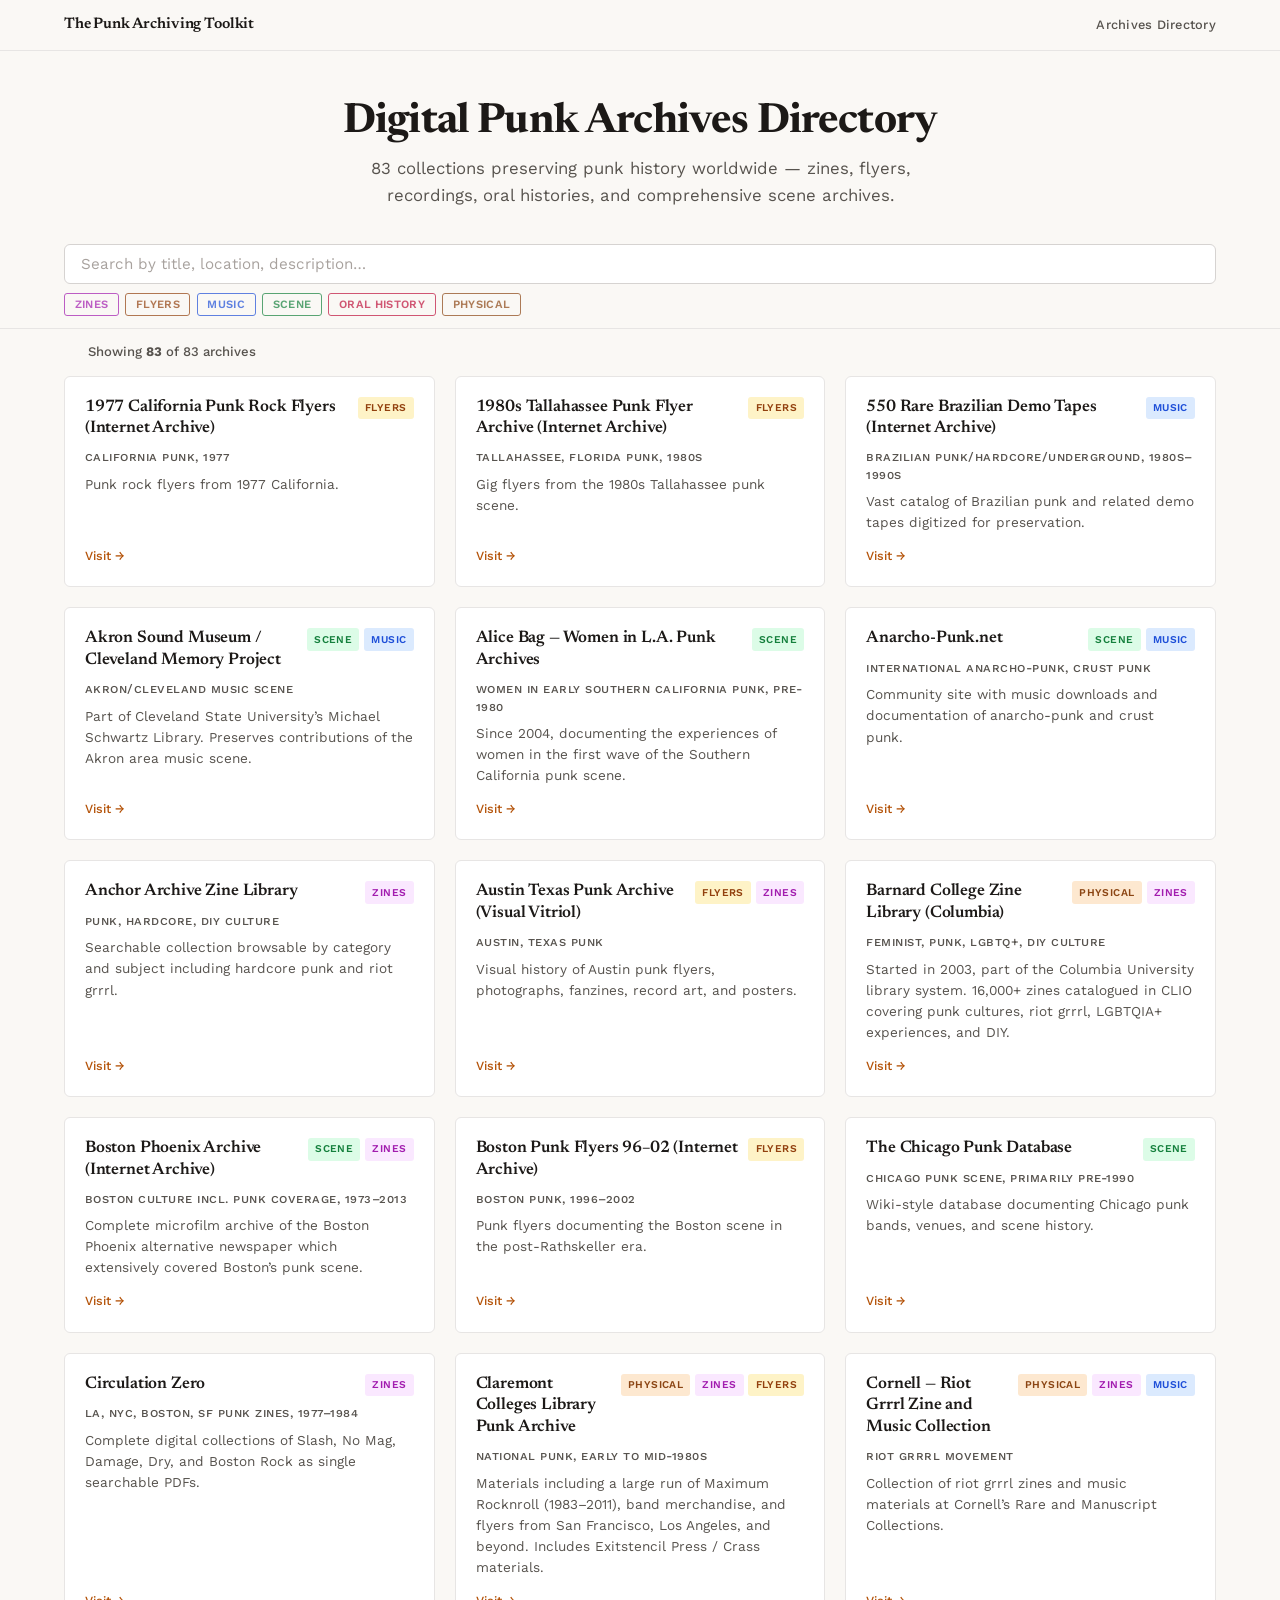
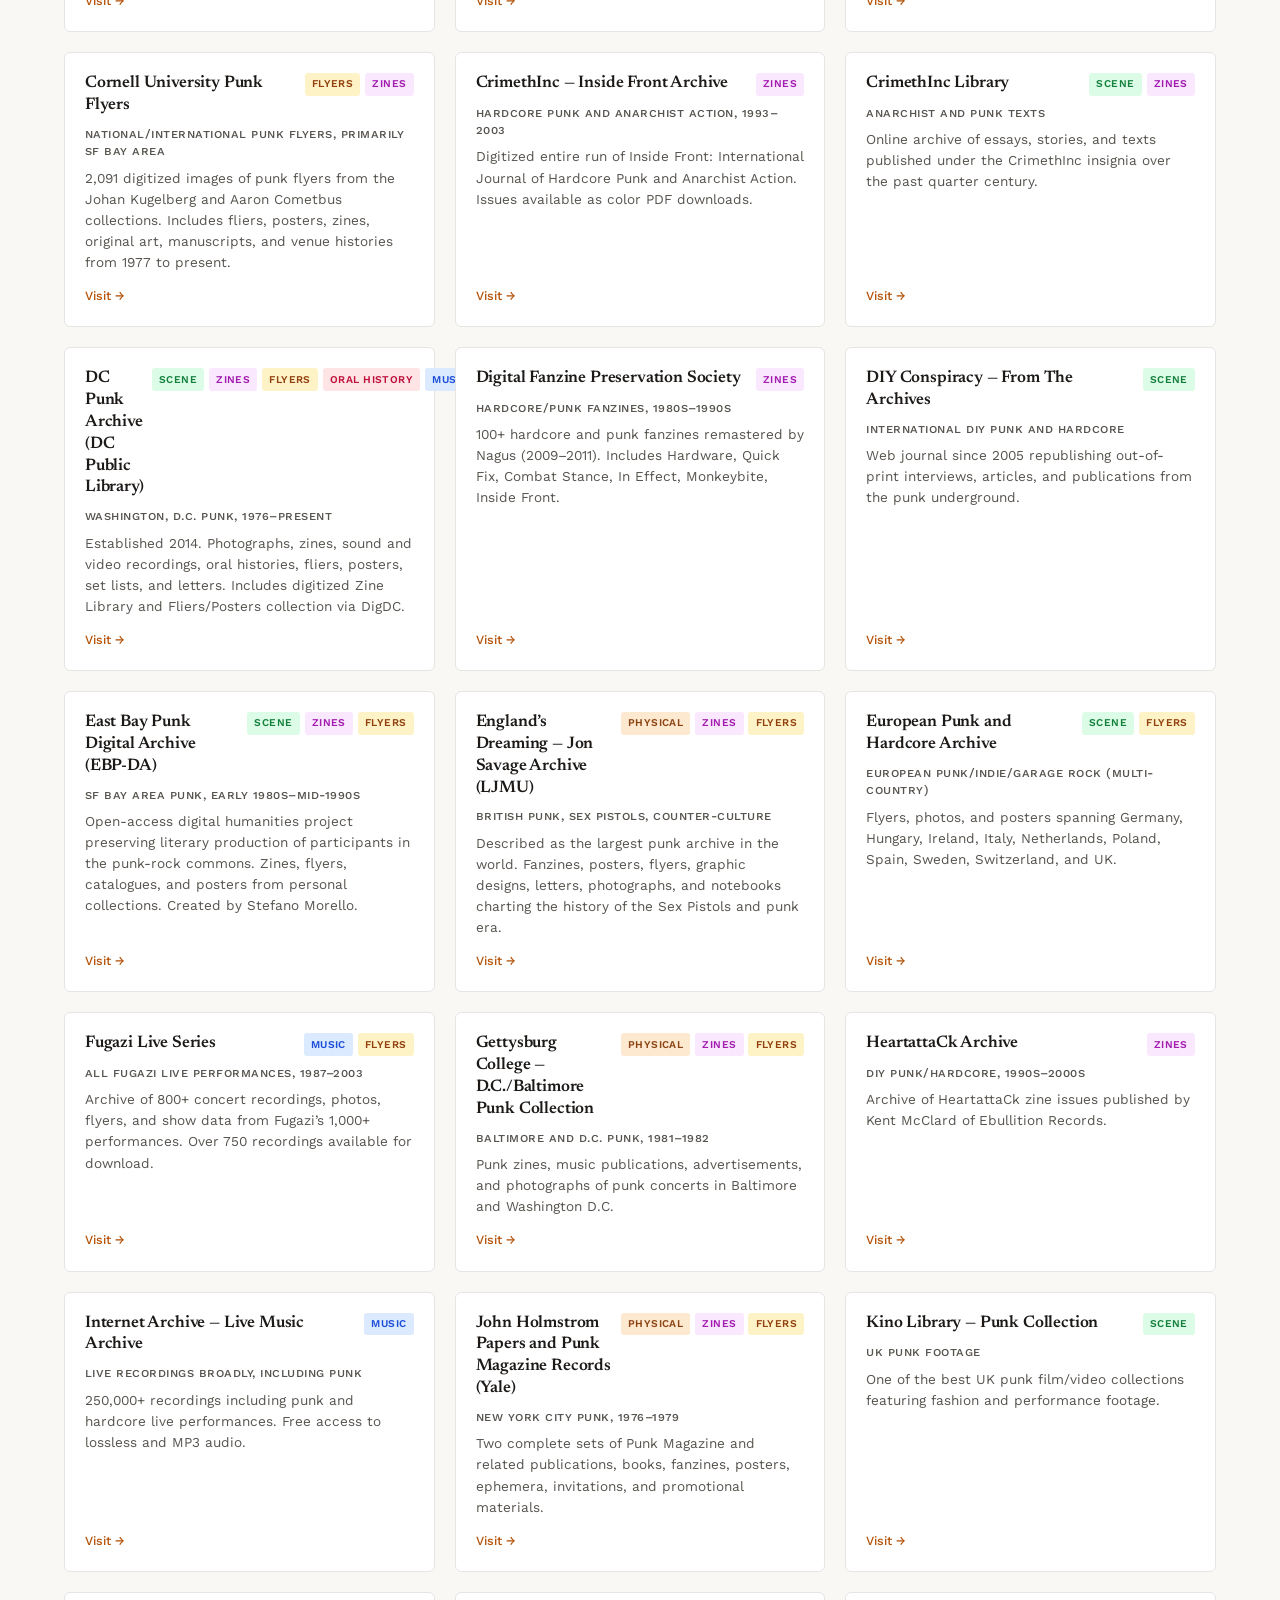
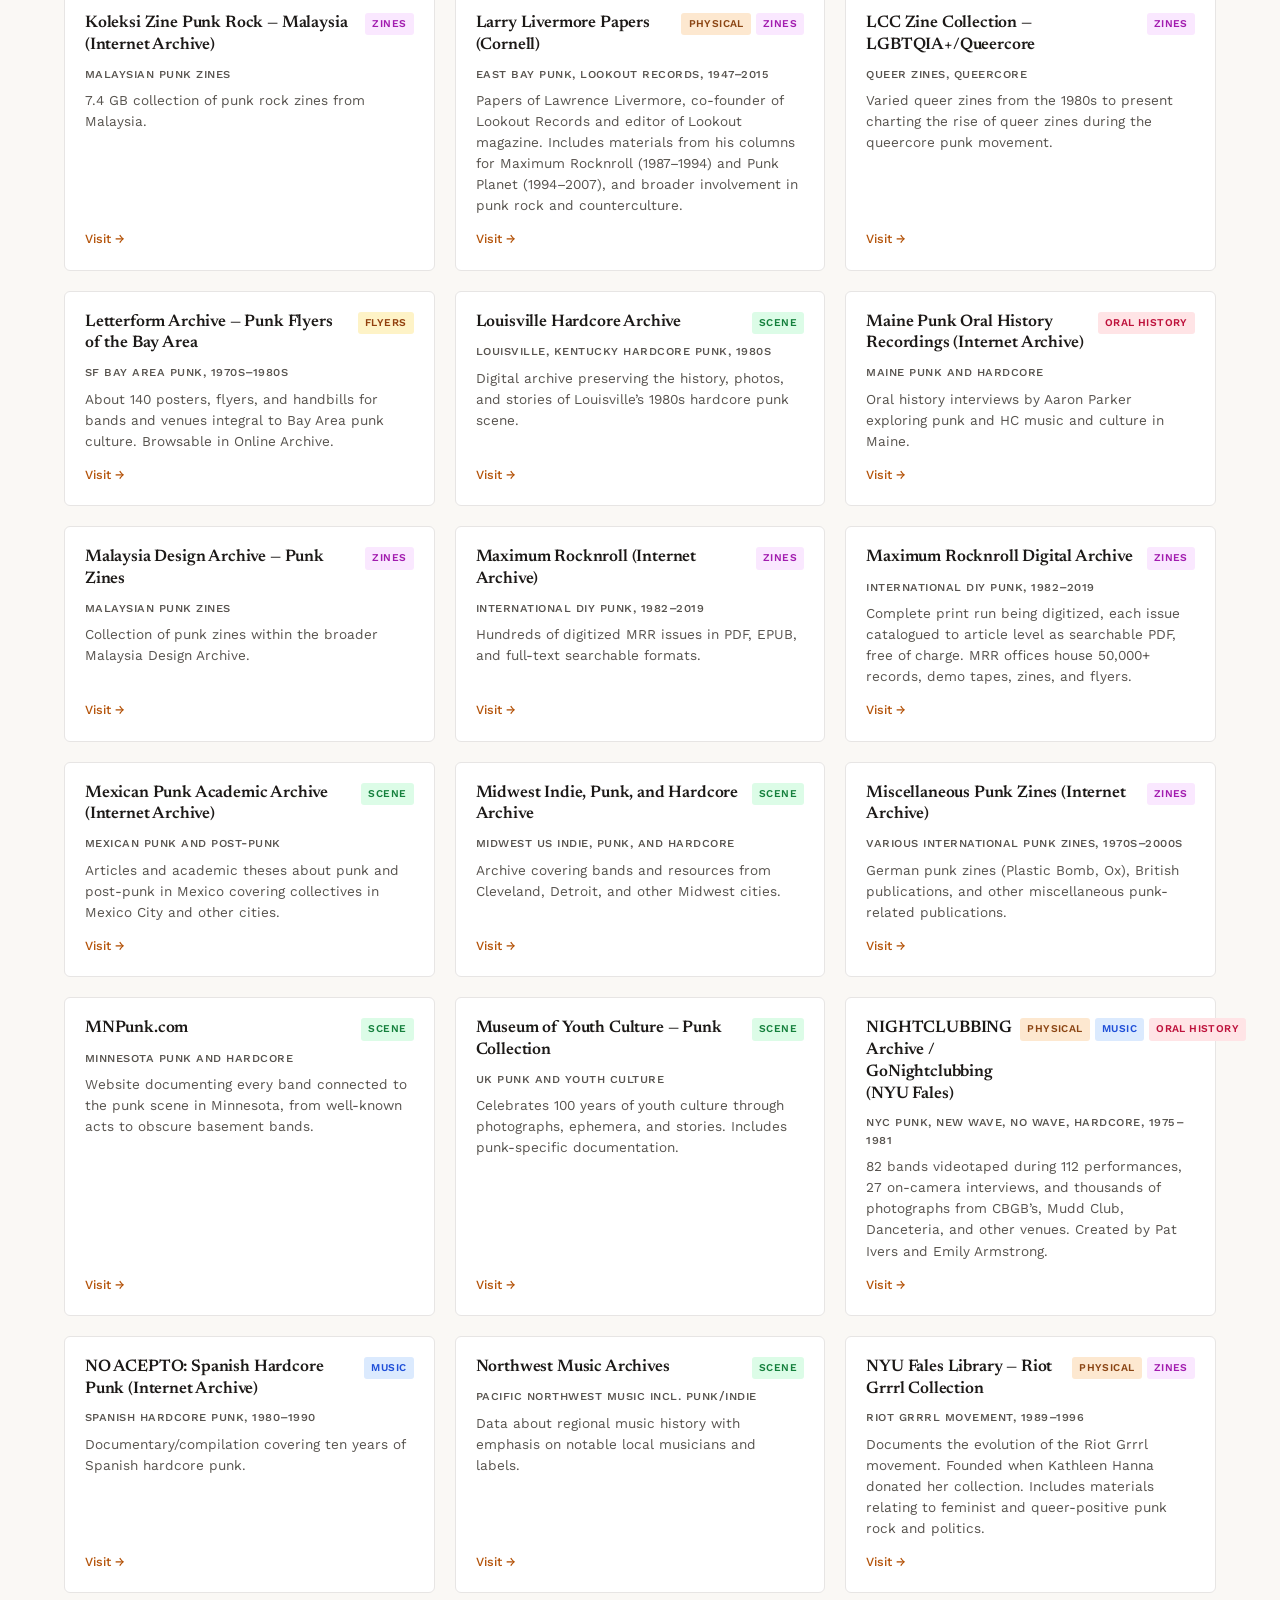
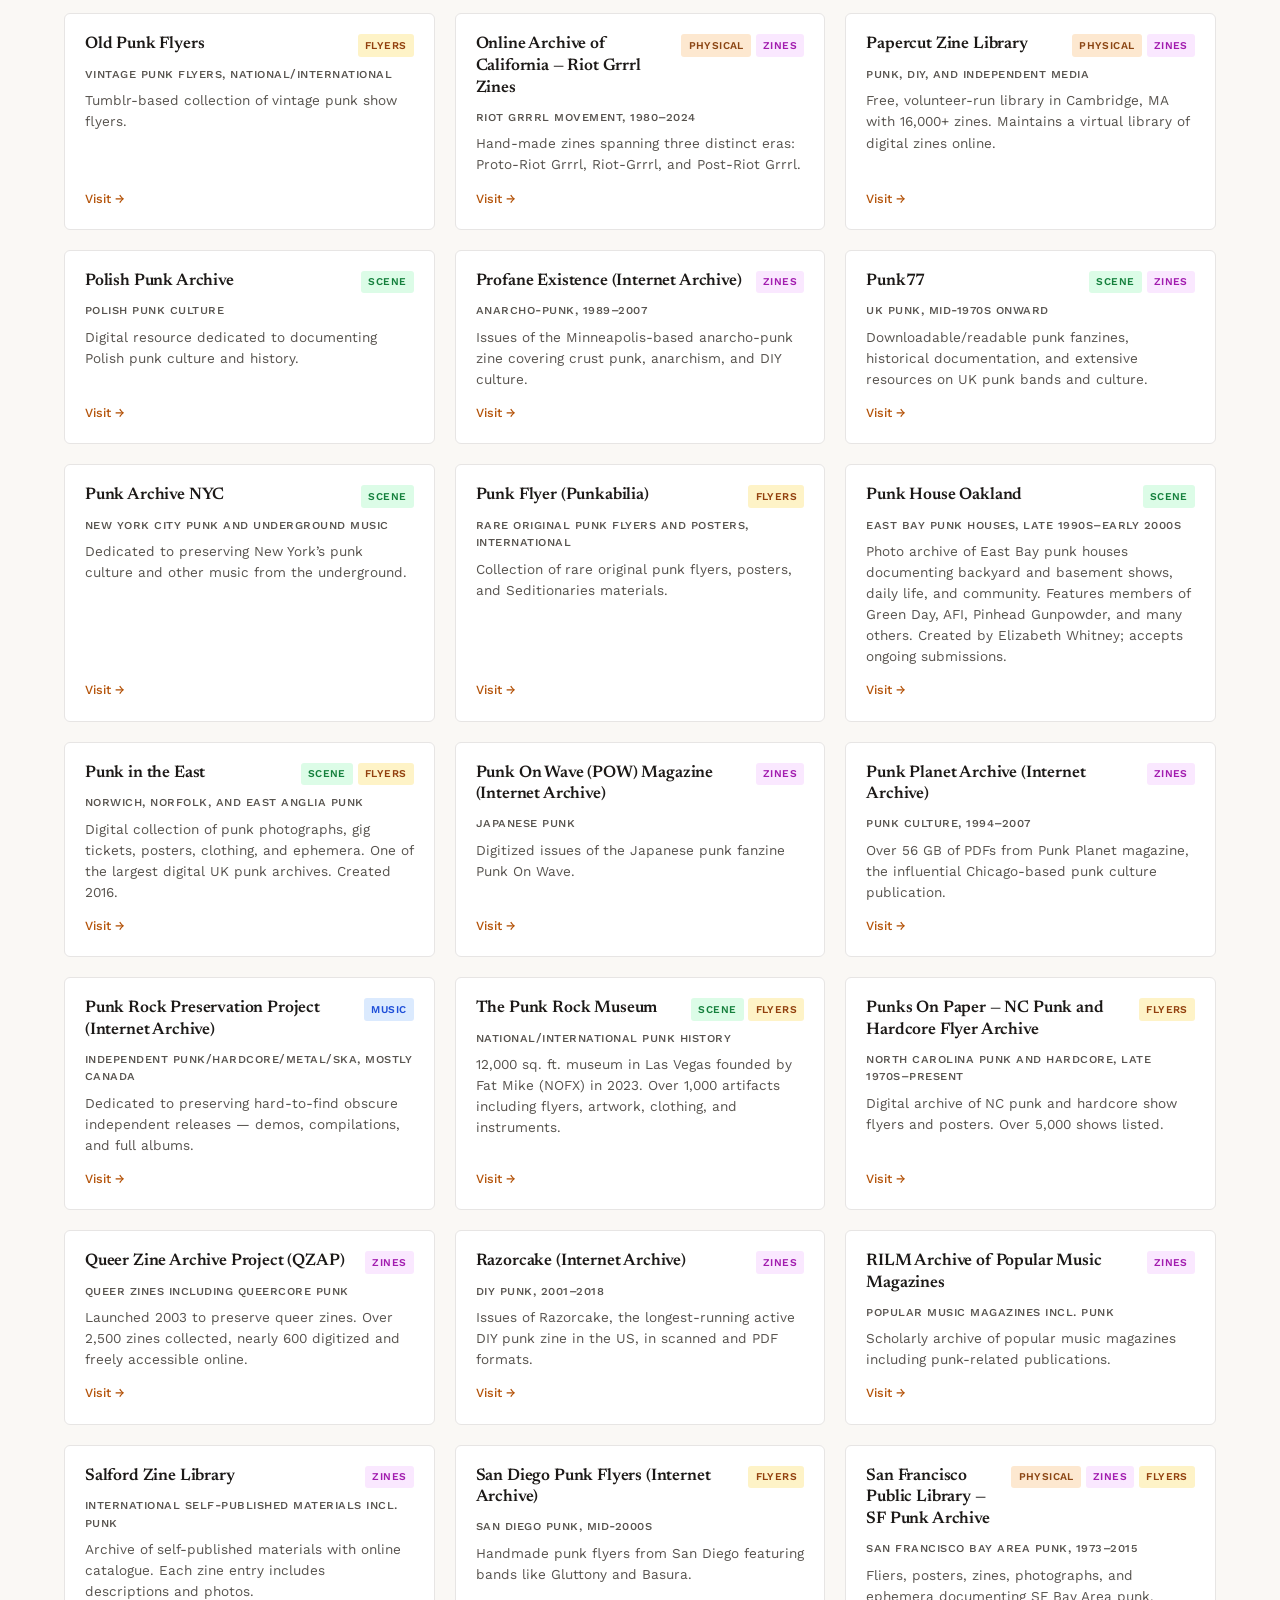
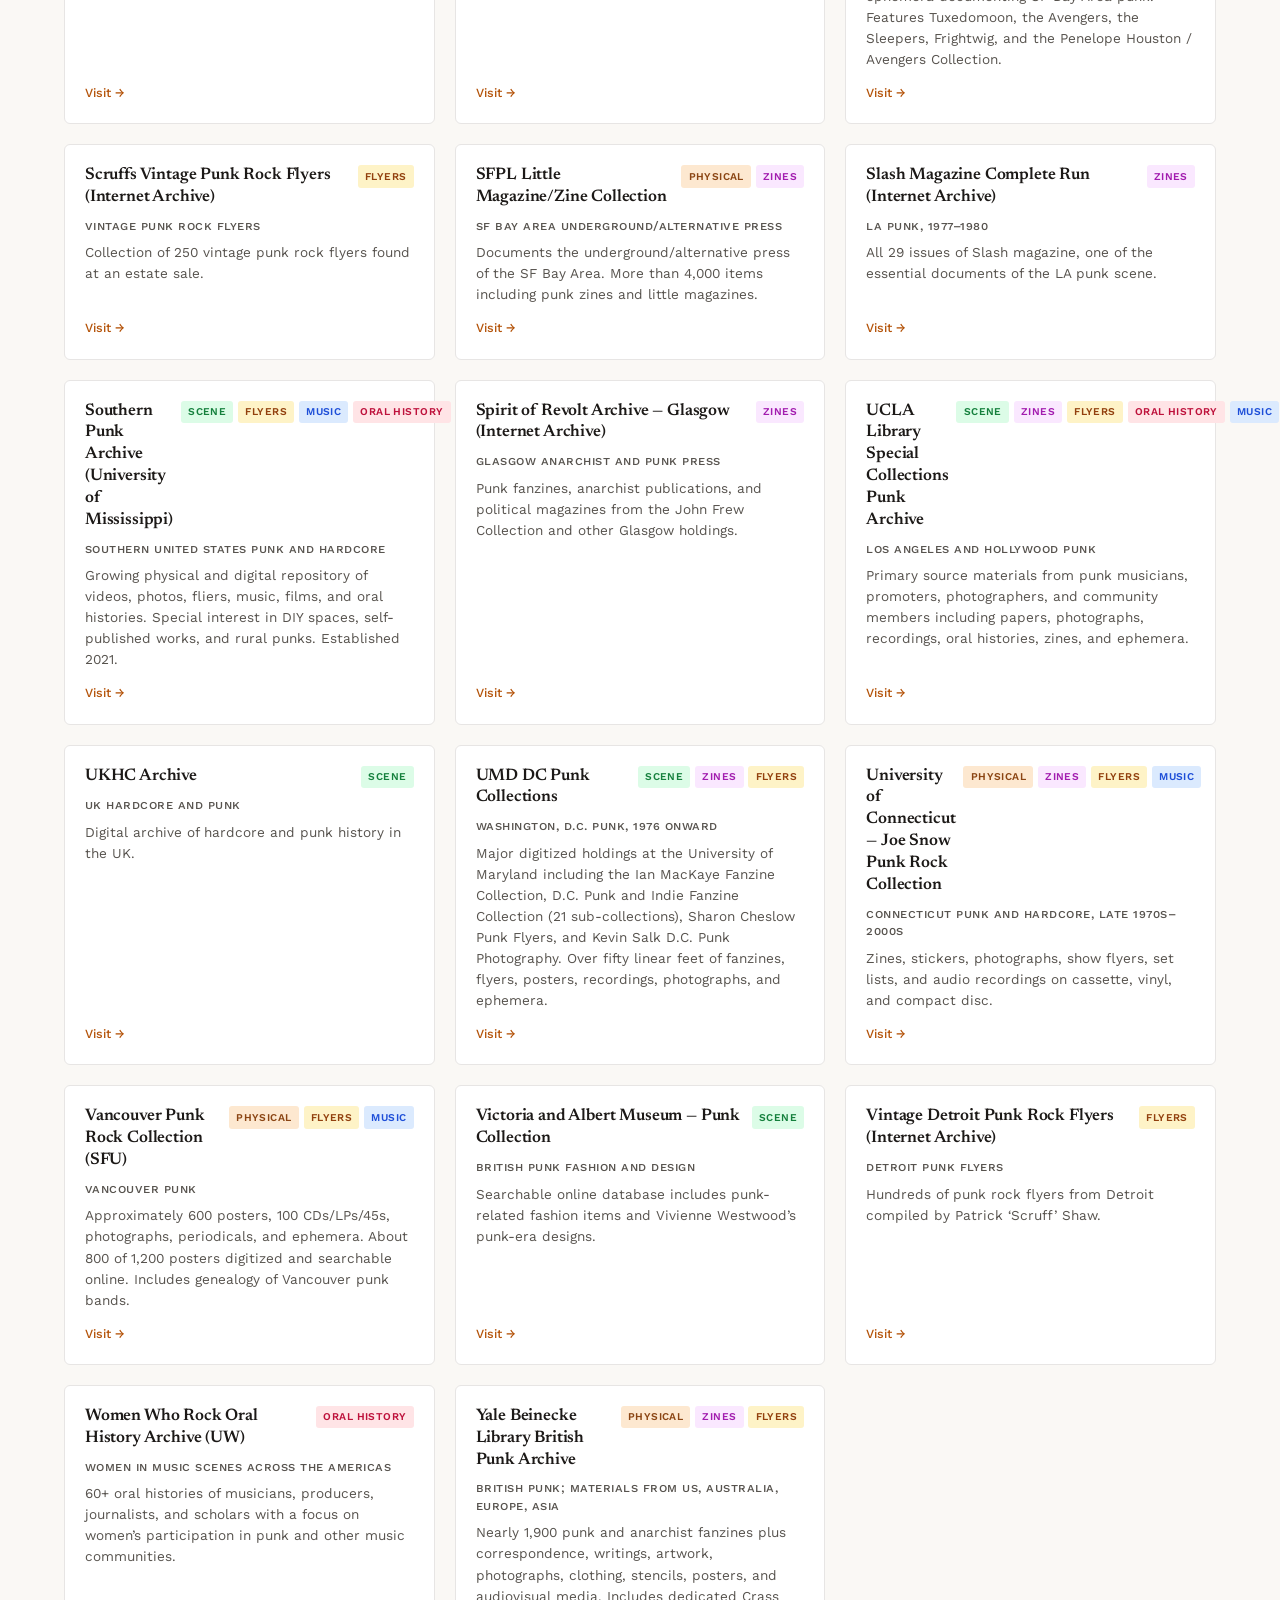
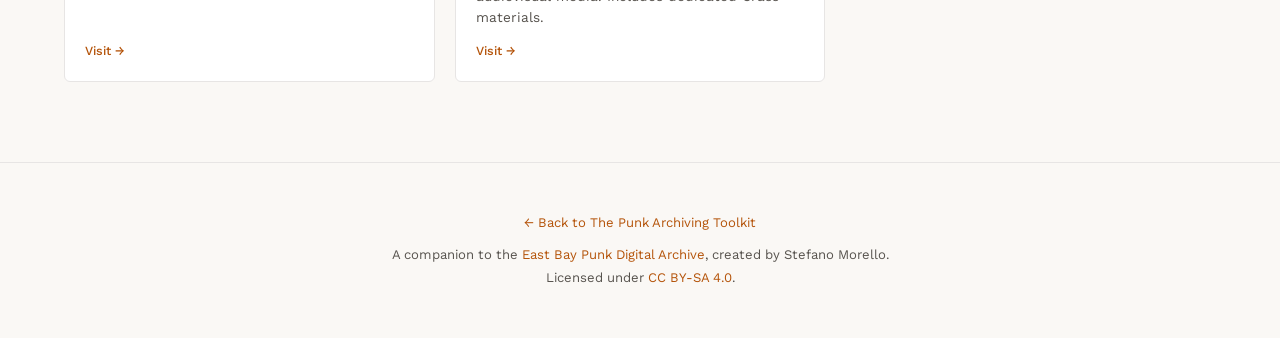
==== archives.html @ 09eeaf38 "Recategorize archives by content type with multi-tag support Replace institutional/independent/etc c" ====
<!DOCTYPE html>
<html lang="en">
<head>
  <meta charset="UTF-8">
  <meta name="viewport" content="width=device-width, initial-scale=1.0">
  <title>Digital Punk Archives Directory — The Punk Archiving Toolkit</title>
  <meta name="description" content="A browsable directory of 83 punk archives — zines, flyers, recordings, oral histories, and comprehensive scene archives.">
  <meta property="og:title" content="Digital Punk Archives Directory">
  <meta property="og:description" content="A browsable directory of 83 punk archives — zines, flyers, recordings, oral histories, and comprehensive scene archives.">
  <meta property="og:type" content="website">
  <meta property="og:url" content="https://eastbaypunkda.com/toolkit/archives.html">
  <meta name="twitter:card" content="summary">
  <link rel="icon" href="data:image/svg+xml,<svg xmlns='http://www.w3.org/2000/svg' viewBox='0 0 100 100'><text y='.9em' font-size='90'>📁</text></svg>">
  <link rel="preconnect" href="https://fonts.googleapis.com">
  <link rel="preconnect" href="https://fonts.gstatic.com" crossorigin>
  <link href="https://fonts.googleapis.com/css2?family=Newsreader:ital,opsz,wght@0,6..72,400;0,6..72,500;0,6..72,600;0,6..72,700;1,6..72,400;1,6..72,500&family=Work+Sans:wght@400;500;600;700&display=swap" rel="stylesheet">
  <style>
    *, *::before, *::after {
      margin: 0;
      padding: 0;
      box-sizing: border-box;
    }

    :root {
      --bg: #faf8f5;
      --bg-alt: #f3eeea;
      --text: #1c1917;
      --text-secondary: #57534e;
      --accent: #b45309;
      --accent-hover: #92400e;
      --border: #d6d3d1;
      --border-light: #e7e5e4;

      --tag-template: #92400e;
      --tag-template-bg: #fef3c7;
      --tag-tutorial: #1d4ed8;
      --tag-tutorial-bg: #dbeafe;
      --tag-guide: #15803d;
      --tag-guide-bg: #dcfce7;
      --tag-toolkit: #7c3aed;
      --tag-toolkit-bg: #ede9fe;
      --tag-schema: #0f766e;
      --tag-schema-bg: #ccfbf1;
      --tag-interview: #be123c;
      --tag-interview-bg: #ffe4e6;
      --tag-code: #334155;
      --tag-code-bg: #e2e8f0;
      --tag-zine: #a21caf;
      --tag-zine-bg: #fae8ff;
      --tag-tool: #0369a1;
      --tag-tool-bg: #e0f2fe;
      --tag-archive: #8b4513;
      --tag-archive-bg: #fde8d0;

      --font-display: 'Newsreader', Georgia, serif;
      --font-body: 'Work Sans', system-ui, sans-serif;

      --max-w: 44rem;
      --grid-max: 72rem;
      --card-gap: 1.25rem;

      --space-xs: 0.5rem;
      --space-sm: 0.75rem;
      --space-md: 1.5rem;
      --space-lg: 3rem;
      --space-xl: 5rem;
    }

    html {
      scroll-behavior: smooth;
      -webkit-font-smoothing: antialiased;
      -moz-osx-font-smoothing: grayscale;
    }

    body {
      font-family: var(--font-body);
      font-size: 1rem;
      line-height: 1.7;
      color: var(--text);
      background-color: var(--bg);
    }

    /* ---- SKIP LINK ---- */

    .skip-link {
      position: absolute;
      top: -100%;
      left: var(--space-md);
      background: var(--accent);
      color: #fff;
      padding: 0.5rem 1rem;
      border-radius: 0 0 6px 6px;
      font-size: 0.85rem;
      font-weight: 600;
      z-index: 999;
      text-decoration: none;
    }

    .skip-link:focus {
      top: 0;
    }

    /* ---- NAV ---- */

    nav {
      position: sticky;
      top: 0;
      z-index: 100;
      border-bottom: 1px solid var(--border-light);
      padding: var(--space-sm) var(--space-md);
      backdrop-filter: blur(8px);
      background: rgba(250, 248, 245, 0.92);
    }

    nav .nav-inner {
      max-width: var(--grid-max);
      margin: 0 auto;
      display: flex;
      align-items: center;
      justify-content: space-between;
      gap: 1rem;
    }

    nav .nav-title {
      font-family: var(--font-display);
      font-weight: 600;
      font-size: 0.95rem;
      white-space: nowrap;
      color: var(--text);
      text-decoration: none;
      letter-spacing: -0.01em;
    }

    nav .nav-title:hover {
      color: var(--accent);
    }

    nav .page-label {
      font-size: 0.8rem;
      font-weight: 500;
      color: var(--text-secondary);
      letter-spacing: 0.02em;
    }

    /* ---- HERO ---- */

    .hero {
      padding: var(--space-lg) var(--space-md) var(--space-md);
      text-align: center;
    }

    .hero h1 {
      font-family: var(--font-display);
      font-size: clamp(1.8rem, 4vw, 2.6rem);
      font-weight: 700;
      line-height: 1.15;
      letter-spacing: -0.02em;
      color: var(--text);
      margin-bottom: 0.5rem;
    }

    .hero .subtitle {
      font-size: 1.05rem;
      color: var(--text-secondary);
      max-width: 36rem;
      margin: 0 auto;
      line-height: 1.6;
    }

    /* ---- SEARCH BAR ---- */

    .search-bar {
      position: sticky;
      top: 49px;
      z-index: 90;
      background: rgba(250, 248, 245, 0.92);
      backdrop-filter: blur(8px);
      border-bottom: 1px solid var(--border-light);
      padding: var(--space-sm) var(--space-md);
    }

    .search-inner {
      max-width: var(--grid-max);
      margin: 0 auto;
      display: flex;
      flex-direction: column;
      gap: 0.6rem;
    }

    .search-input {
      width: 100%;
      padding: 0.6rem 1rem;
      font-family: var(--font-body);
      font-size: 0.95rem;
      color: var(--text);
      background: #fff;
      border: 1.5px solid var(--border);
      border-radius: 6px;
      outline: none;
      transition: border-color 0.2s, box-shadow 0.2s;
    }

    .search-input::placeholder {
      color: #a8a29e;
    }

    .search-input:focus {
      border-color: var(--accent);
      box-shadow: 0 0 0 3px rgba(180, 83, 9, 0.1);
    }

    .filter-tags {
      display: flex;
      flex-wrap: wrap;
      gap: 0.4rem;
    }

    .filter-btn {
      font-family: var(--font-body);
      font-size: 0.7rem;
      font-weight: 600;
      letter-spacing: 0.03em;
      text-transform: uppercase;
      padding: 0.25rem 0.6rem;
      border-radius: 3px;
      border: 1.5px solid transparent;
      cursor: pointer;
      transition: all 0.15s;
      background: transparent;
    }

    .filter-btn[data-active="false"] {
      opacity: 0.7;
    }

    .filter-btn[data-active="false"]:hover {
      opacity: 1;
    }

    .filter-btn[data-active="true"] {
      opacity: 1;
      box-shadow: 0 1px 3px rgba(0,0,0,0.12);
    }

    /* Filter button colors */
    .filter-btn[data-cat="zines"]        { color: var(--tag-zine); border-color: var(--tag-zine); }
    .filter-btn[data-cat="zines"][data-active="true"] { background: var(--tag-zine-bg); }
    .filter-btn[data-cat="flyers"]       { color: var(--tag-template); border-color: var(--tag-template); }
    .filter-btn[data-cat="flyers"][data-active="true"] { background: var(--tag-template-bg); }
    .filter-btn[data-cat="music"]        { color: var(--tag-tutorial); border-color: var(--tag-tutorial); }
    .filter-btn[data-cat="music"][data-active="true"] { background: var(--tag-tutorial-bg); }
    .filter-btn[data-cat="scene"]        { color: var(--tag-guide); border-color: var(--tag-guide); }
    .filter-btn[data-cat="scene"][data-active="true"] { background: var(--tag-guide-bg); }
    .filter-btn[data-cat="oral-history"] { color: var(--tag-interview); border-color: var(--tag-interview); }
    .filter-btn[data-cat="oral-history"][data-active="true"] { background: var(--tag-interview-bg); }
    .filter-btn[data-cat="physical"]     { color: var(--tag-archive); border-color: var(--tag-archive); }
    .filter-btn[data-cat="physical"][data-active="true"] { background: var(--tag-archive-bg); }

    /* ---- RESULTS ---- */

    .results-bar {
      max-width: var(--grid-max);
      margin: 0 auto;
      padding: var(--space-sm) var(--space-md) 0;
    }

    .results-count {
      font-size: 0.82rem;
      color: var(--text-secondary);
      font-weight: 500;
    }

    /* ---- CARD GRID ---- */

    main {
      padding: 0 var(--space-md) var(--space-xl);
    }

    .card-grid {
      max-width: var(--grid-max);
      margin: var(--space-sm) auto 0;
      display: grid;
      grid-template-columns: repeat(3, 1fr);
      gap: var(--card-gap);
    }

    @media (max-width: 960px) {
      .card-grid { grid-template-columns: repeat(2, 1fr); }
    }

    @media (max-width: 600px) {
      .card-grid { grid-template-columns: 1fr; }
    }

    /* ---- CARD ---- */

    .card {
      background: #fff;
      border: 1px solid var(--border-light);
      border-radius: 6px;
      padding: 1.25rem;
      display: flex;
      flex-direction: column;
      gap: 0.5rem;
      transition: box-shadow 0.2s, transform 0.2s;
    }

    .card:hover {
      box-shadow: 0 4px 16px rgba(0,0,0,0.07);
      transform: translateY(-2px);
    }

    .card-header {
      display: flex;
      align-items: flex-start;
      justify-content: space-between;
      gap: 0.5rem;
    }

    .card-tags {
      display: flex;
      flex-wrap: wrap;
      gap: 0.3rem;
      flex-shrink: 0;
    }

    .card-title {
      font-family: var(--font-display);
      font-size: 1.05rem;
      font-weight: 600;
      line-height: 1.3;
      letter-spacing: -0.01em;
    }

    .card-title a {
      color: var(--text);
      text-decoration: none;
      transition: color 0.15s;
    }

    .card-title a:hover {
      color: var(--accent);
    }

    .card-scope {
      font-size: 0.78rem;
      font-weight: 500;
      color: var(--text-secondary);
      font-variant: small-caps;
      text-transform: lowercase;
      letter-spacing: 0.04em;
      line-height: 1.4;
    }

    .card-desc {
      font-size: 0.85rem;
      color: var(--text-secondary);
      line-height: 1.55;
      flex-grow: 1;
    }

    .card-footer {
      display: flex;
      align-items: center;
      justify-content: space-between;
      margin-top: 0.25rem;
    }

    /* ---- TAGS ---- */

    .tag {
      display: inline-block;
      font-size: 0.65rem;
      font-weight: 600;
      letter-spacing: 0.04em;
      text-transform: uppercase;
      padding: 0.15rem 0.45rem;
      border-radius: 3px;
      white-space: nowrap;
      flex-shrink: 0;
    }

    .tag-guide       { color: var(--tag-guide); background: var(--tag-guide-bg); }
    .tag-template    { color: var(--tag-template); background: var(--tag-template-bg); }
    .tag-toolkit     { color: var(--tag-toolkit); background: var(--tag-toolkit-bg); }
    .tag-zine        { color: var(--tag-zine); background: var(--tag-zine-bg); }
    .tag-code        { color: var(--tag-code); background: var(--tag-code-bg); }
    .tag-tutorial    { color: var(--tag-tutorial); background: var(--tag-tutorial-bg); }
    .tag-interview   { color: var(--tag-interview); background: var(--tag-interview-bg); }
    .tag-schema      { color: var(--tag-schema); background: var(--tag-schema-bg); }
    .tag-tool        { color: var(--tag-tool); background: var(--tag-tool-bg); }
    .tag-archive     { color: var(--tag-archive); background: var(--tag-archive-bg); }

    .card-visit {
      font-size: 0.78rem;
      font-weight: 500;
      color: var(--accent);
      text-decoration: none;
      transition: color 0.15s;
    }

    .card-visit:hover {
      color: var(--accent-hover);
      text-decoration: underline;
    }

    /* ---- EMPTY STATE ---- */

    .empty-state {
      text-align: center;
      padding: var(--space-lg) var(--space-md);
      color: var(--text-secondary);
      font-size: 1rem;
      max-width: var(--grid-max);
      margin: 0 auto;
    }

    /* ---- FOOTER ---- */

    footer {
      border-top: 1px solid var(--border-light);
      padding: var(--space-lg) var(--space-md);
      text-align: center;
      font-size: 0.82rem;
      color: var(--text-secondary);
      line-height: 1.8;
    }

    footer a {
      color: var(--accent);
      text-decoration: none;
    }

    footer a:hover {
      text-decoration: underline;
    }

    /* ---- FOCUS STATES ---- */

    a:focus-visible,
    .search-input:focus-visible,
    .filter-btn:focus-visible {
      outline: 2px solid var(--accent);
      outline-offset: 2px;
    }

    /* ---- PRINT ---- */

    @media print {
      nav, .search-bar, .filter-tags { display: none; }
      .card { break-inside: avoid; box-shadow: none; border: 1px solid #ccc; }
      .card-title a::after { content: " (" attr(href) ")"; font-size: 0.75rem; font-family: var(--font-body); font-weight: 400; }
      .tag { border: 1px solid currentColor; }
    }
  </style>
</head>
<body>

<a href="#directory" class="skip-link">Skip to directory</a>

<!-- NAV -->
<nav>
  <div class="nav-inner">
    <a href="index.html" class="nav-title">The Punk Archiving Toolkit</a>
    <span class="page-label">Archives Directory</span>
  </div>
</nav>

<!-- HERO -->
<header class="hero">
  <h1>Digital Punk Archives Directory</h1>
  <p class="subtitle">83 collections preserving punk history worldwide &mdash; zines, flyers, recordings, oral histories, and comprehensive scene archives.</p>
</header>

<!-- SEARCH / FILTER BAR -->
<div class="search-bar">
  <div class="search-inner">
    <input type="text" class="search-input" id="search" placeholder="Search by title, location, description&hellip;" aria-label="Search archives">
    <div class="filter-tags" role="group" aria-label="Filter by type">
      <button class="filter-btn" data-cat="zines" data-active="false">Zines</button>
      <button class="filter-btn" data-cat="flyers" data-active="false">Flyers</button>
      <button class="filter-btn" data-cat="music" data-active="false">Music</button>
      <button class="filter-btn" data-cat="scene" data-active="false">Scene</button>
      <button class="filter-btn" data-cat="oral-history" data-active="false">Oral History</button>
      <button class="filter-btn" data-cat="physical" data-active="false">Physical</button>
    </div>
  </div>
</div>

<!-- RESULTS -->
<main id="directory">
  <div class="results-bar">
    <p class="results-count">Showing <strong id="count">83</strong> of 83 archives</p>
  </div>
  <div class="card-grid" id="grid"></div>
  <p class="empty-state" id="empty" hidden>No archives match your search. Try a different term or clear your filters.</p>
</main>

<!-- FOOTER -->
<footer>
  <p><a href="index.html">&larr; Back to The Punk Archiving Toolkit</a></p>
  <p style="margin-top:0.5rem;">A companion to the <a href="https://eastbaypunkda.com" target="_blank" rel="noopener">East Bay Punk Digital Archive</a>, created by Stefano Morello.</p>
  <p>Licensed under <a href="https://creativecommons.org/licenses/by-sa/4.0/" target="_blank" rel="noopener">CC BY-SA 4.0</a>.</p>
</footer>

<script>
/* ---- DATA (sorted alphabetically) ---- */
var ARCHIVES = [
  {title:"1977 California Punk Rock Flyers (Internet Archive)",url:"https://archive.org/details/1977CaliforniaPunkRockFlyers",scope:"California punk, 1977",description:"Punk rock flyers from 1977 California.",cats:["flyers"]},
  {title:"1980s Tallahassee Punk Flyer Archive (Internet Archive)",url:"https://archive.org/details/1980s-tallahassee-punk-flyer-archive",scope:"Tallahassee, Florida punk, 1980s",description:"Gig flyers from the 1980s Tallahassee punk scene.",cats:["flyers"]},
  {title:"550 Rare Brazilian Demo Tapes (Internet Archive)",url:"https://archive.org/details/550-rare-brazilian-demo-tapes-full-archive",scope:"Brazilian punk/hardcore/underground, 1980s\u20131990s",description:"Vast catalog of Brazilian punk and related demo tapes digitized for preservation.",cats:["music"]},
  {title:"Akron Sound Museum / Cleveland Memory Project",url:"http://www.clevelandmemory.org/aks/index.html",scope:"Akron/Cleveland music scene",description:"Part of Cleveland State University\u2019s Michael Schwartz Library. Preserves contributions of the Akron area music scene.",cats:["scene","music"]},
  {title:"Alice Bag \u2014 Women in L.A. Punk Archives",url:"https://alicebag.com/women-in-la-punk",scope:"Women in early Southern California punk, pre-1980",description:"Since 2004, documenting the experiences of women in the first wave of the Southern California punk scene.",cats:["scene"]},
  {title:"Anarcho-Punk.net",url:"https://www.anarcho-punk.net/",scope:"International anarcho-punk, crust punk",description:"Community site with music downloads and documentation of anarcho-punk and crust punk.",cats:["scene","music"]},
  {title:"Anchor Archive Zine Library",url:"https://anchorarchive.org/",scope:"Punk, hardcore, DIY culture",description:"Searchable collection browsable by category and subject including hardcore punk and riot grrrl.",cats:["zines"]},
  {title:"Austin Texas Punk Archive (Visual Vitriol)",url:"https://austinpunk.wordpress.com/",scope:"Austin, Texas punk",description:"Visual history of Austin punk flyers, photographs, fanzines, record art, and posters.",cats:["flyers","zines"]},
  {title:"Barnard College Zine Library (Columbia)",url:"https://zines.barnard.edu/",scope:"Feminist, punk, LGBTQ+, DIY culture",description:"Started in 2003, part of the Columbia University library system. 16,000+ zines catalogued in CLIO covering punk cultures, riot grrrl, LGBTQIA+ experiences, and DIY.",cats:["physical","zines"]},
  {title:"Boston Phoenix Archive (Internet Archive)",url:"https://archive.org/details/pub_boston-phoenix",scope:"Boston culture incl. punk coverage, 1973\u20132013",description:"Complete microfilm archive of the Boston Phoenix alternative newspaper which extensively covered Boston\u2019s punk scene.",cats:["scene","zines"]},
  {title:"Boston Punk Flyers 96\u201302 (Internet Archive)",url:"https://archive.org/details/boston_punk_flyers",scope:"Boston punk, 1996\u20132002",description:"Punk flyers documenting the Boston scene in the post-Rathskeller era.",cats:["flyers"]},
  {title:"The Chicago Punk Database",url:"https://punkdatabase.com/wiki/Main_Page",scope:"Chicago punk scene, primarily pre-1990",description:"Wiki-style database documenting Chicago punk bands, venues, and scene history.",cats:["scene"]},
  {title:"Circulation Zero",url:"https://www.circulationzero.com/",scope:"LA, NYC, Boston, SF punk zines, 1977\u20131984",description:"Complete digital collections of Slash, No Mag, Damage, Dry, and Boston Rock as single searchable PDFs.",cats:["zines"]},
  {title:"Claremont Colleges Library Punk Archive",url:"https://claremont.as.atlas-sys.com/repositories/3/resources/747",scope:"National punk, early to mid-1980s",description:"Materials including a large run of Maximum Rocknroll (1983\u20132011), band merchandise, and flyers from San Francisco, Los Angeles, and beyond. Includes Exitstencil Press / Crass materials.",cats:["physical","zines","flyers"]},
  {title:"Cornell \u2014 Riot Grrrl Zine and Music Collection",url:"http://rmc.library.cornell.edu/EAD/htmldocs/RMM08125.html",scope:"Riot grrrl movement",description:"Collection of riot grrrl zines and music materials at Cornell\u2019s Rare and Manuscript Collections.",cats:["physical","zines","music"]},
  {title:"Cornell University Punk Flyers",url:"https://digital.library.cornell.edu/collections/punkflyers",scope:"National/international punk flyers, primarily SF Bay Area",description:"2,091 digitized images of punk flyers from the Johan Kugelberg and Aaron Cometbus collections. Includes fliers, posters, zines, original art, manuscripts, and venue histories from 1977 to present.",cats:["flyers","zines"]},
  {title:"CrimethInc \u2014 Inside Front Archive",url:"https://crimethinc.com/categories/inside-front",scope:"Hardcore punk and anarchist action, 1993\u20132003",description:"Digitized entire run of Inside Front: International Journal of Hardcore Punk and Anarchist Action. Issues available as color PDF downloads.",cats:["zines"]},
  {title:"CrimethInc Library",url:"https://crimethinc.com/library",scope:"Anarchist and punk texts",description:"Online archive of essays, stories, and texts published under the CrimethInc insignia over the past quarter century.",cats:["scene","zines"]},
  {title:"DC Punk Archive (DC Public Library)",url:"https://digdc.dclibrary.org/do/2b8435ca-71ba-4674-b3a4-7da2ed280c5e",scope:"Washington, D.C. punk, 1976\u2013present",description:"Established 2014. Photographs, zines, sound and video recordings, oral histories, fliers, posters, set lists, and letters. Includes digitized Zine Library and Fliers/Posters collection via DigDC.",cats:["scene","zines","flyers","oral-history","music"]},
  {title:"Digital Fanzine Preservation Society",url:"https://archive.org/details/digitalfanzinepreservationsociety",scope:"Hardcore/punk fanzines, 1980s\u20131990s",description:"100+ hardcore and punk fanzines remastered by Nagus (2009\u20132011). Includes Hardware, Quick Fix, Combat Stance, In Effect, Monkeybite, Inside Front.",cats:["zines"]},
  {title:"DIY Conspiracy \u2014 From The Archives",url:"https://diyconspiracy.net/category/features/punk-archives/",scope:"International DIY punk and hardcore",description:"Web journal since 2005 republishing out-of-print interviews, articles, and publications from the punk underground.",cats:["scene"]},
  {title:"East Bay Punk Digital Archive (EBP-DA)",url:"https://eastbaypunkda.com/",scope:"SF Bay Area punk, early 1980s\u2013mid-1990s",description:"Open-access digital humanities project preserving literary production of participants in the punk-rock commons. Zines, flyers, catalogues, and posters from personal collections. Created by Stefano Morello.",cats:["scene","zines","flyers"]},
  {title:"England\u2019s Dreaming \u2014 Jon Savage Archive (LJMU)",url:"https://archives.ljmu.ac.uk/Record.aspx?src=Catalog&id=ED",scope:"British punk, Sex Pistols, counter-culture",description:"Described as the largest punk archive in the world. Fanzines, posters, flyers, graphic designs, letters, photographs, and notebooks charting the history of the Sex Pistols and punk era.",cats:["physical","zines","flyers"]},
  {title:"European Punk and Hardcore Archive",url:"https://europunk.wordpress.com/",scope:"European punk/indie/garage rock (multi-country)",description:"Flyers, photos, and posters spanning Germany, Hungary, Ireland, Italy, Netherlands, Poland, Spain, Sweden, Switzerland, and UK.",cats:["scene","flyers"]},
  {title:"Fugazi Live Series",url:"https://dischord.com/fugazi_live_series",scope:"All Fugazi live performances, 1987\u20132003",description:"Archive of 800+ concert recordings, photos, flyers, and show data from Fugazi\u2019s 1,000+ performances. Over 750 recordings available for download.",cats:["music","flyers"]},
  {title:"Gettysburg College \u2014 D.C./Baltimore Punk Collection",url:"https://archives.gettysburg.edu/repositories/4/resources/301",scope:"Baltimore and D.C. punk, 1981\u20131982",description:"Punk zines, music publications, advertisements, and photographs of punk concerts in Baltimore and Washington D.C.",cats:["physical","zines","flyers"]},
  {title:"HeartattaCk Archive",url:"http://heartattackarchive.com/",scope:"DIY punk/hardcore, 1990s\u20132000s",description:"Archive of HeartattaCk zine issues published by Kent McClard of Ebullition Records.",cats:["zines"]},
  {title:"Internet Archive \u2014 Live Music Archive",url:"https://archive.org/details/etree",scope:"Live recordings broadly, including punk",description:"250,000+ recordings including punk and hardcore live performances. Free access to lossless and MP3 audio.",cats:["music"]},
  {title:"John Holmstrom Papers and Punk Magazine Records (Yale)",url:"https://archives.yale.edu/repositories/11/resources/920",scope:"New York City punk, 1976\u20131979",description:"Two complete sets of Punk Magazine and related publications, books, fanzines, posters, ephemera, invitations, and promotional materials.",cats:["physical","zines","flyers"]},
  {title:"Kino Library \u2014 Punk Collection",url:"https://www.kinolibrary.com/collections/subcultures/punk",scope:"UK punk footage",description:"One of the best UK punk film/video collections featuring fashion and performance footage.",cats:["scene"]},
  {title:"Koleksi Zine Punk Rock \u2014 Malaysia (Internet Archive)",url:"https://archive.org/details/koleksizine",scope:"Malaysian punk zines",description:"7.4 GB collection of punk rock zines from Malaysia.",cats:["zines"]},
  {title:"Larry Livermore Papers (Cornell)",url:"http://rmc.library.cornell.edu/EAD/htmldocs/RMM08749.html",scope:"East Bay punk, Lookout Records, 1947\u20132015",description:"Papers of Lawrence Livermore, co-founder of Lookout Records and editor of Lookout magazine. Includes materials from his columns for Maximum Rocknroll (1987\u20131994) and Punk Planet (1994\u20132007), and broader involvement in punk rock and counterculture.",cats:["physical","zines"]},
  {title:"LCC Zine Collection \u2014 LGBTQIA+/Queercore",url:"https://lcczinecollection.myblog.arts.ac.uk/lgbtqia-zines/",scope:"Queer zines, queercore",description:"Varied queer zines from the 1980s to present charting the rise of queer zines during the queercore punk movement.",cats:["zines"]},
  {title:"Letterform Archive \u2014 Punk Flyers of the Bay Area",url:"https://oa.letterformarchive.org/?dims=Format,Decade&vals0=Flyer&sortby=collection&vals1=1970s,1980s&searchText=punk",scope:"SF Bay Area punk, 1970s\u20131980s",description:"About 140 posters, flyers, and handbills for bands and venues integral to Bay Area punk culture. Browsable in Online Archive.",cats:["flyers"]},
  {title:"Louisville Hardcore Archive",url:"https://louisvillehardcorearchive.com/",scope:"Louisville, Kentucky hardcore punk, 1980s",description:"Digital archive preserving the history, photos, and stories of Louisville\u2019s 1980s hardcore punk scene.",cats:["scene"]},
  {title:"Maine Punk Oral History Recordings (Internet Archive)",url:"https://archive.org/details/mainepunkoralhistory",scope:"Maine punk and hardcore",description:"Oral history interviews by Aaron Parker exploring punk and HC music and culture in Maine.",cats:["oral-history"]},
  {title:"Malaysia Design Archive \u2014 Punk Zines",url:"https://search.malaysiadesignarchive.org/collections/punk-zines/",scope:"Malaysian punk zines",description:"Collection of punk zines within the broader Malaysia Design Archive.",cats:["zines"]},
  {title:"Maximum Rocknroll (Internet Archive)",url:"https://archive.org/details/maximumrnr",scope:"International DIY punk, 1982\u20132019",description:"Hundreds of digitized MRR issues in PDF, EPUB, and full-text searchable formats.",cats:["zines"]},
  {title:"Maximum Rocknroll Digital Archive",url:"https://www.maximumrocknroll.com/archive/",scope:"International DIY punk, 1982\u20132019",description:"Complete print run being digitized, each issue catalogued to article level as searchable PDF, free of charge. MRR offices house 50,000+ records, demo tapes, zines, and flyers.",cats:["zines"]},
  {title:"Mexican Punk Academic Archive (Internet Archive)",url:"https://archive.org/details/punkppmex",scope:"Mexican punk and post-punk",description:"Articles and academic theses about punk and post-punk in Mexico covering collectives in Mexico City and other cities.",cats:["scene"]},
  {title:"Midwest Indie, Punk, and Hardcore Archive",url:"https://midwestpunk.wordpress.com/",scope:"Midwest US indie, punk, and hardcore",description:"Archive covering bands and resources from Cleveland, Detroit, and other Midwest cities.",cats:["scene"]},
  {title:"Miscellaneous Punk Zines (Internet Archive)",url:"https://archive.org/details/misczinespunk",scope:"Various international punk zines, 1970s\u20132000s",description:"German punk zines (Plastic Bomb, Ox), British publications, and other miscellaneous punk-related publications.",cats:["zines"]},
  {title:"MNPunk.com",url:"http://mnpunk.com/",scope:"Minnesota punk and hardcore",description:"Website documenting every band connected to the punk scene in Minnesota, from well-known acts to obscure basement bands.",cats:["scene"]},
  {title:"Museum of Youth Culture \u2014 Punk Collection",url:"https://www.museumofyouthculture.com/punk/",scope:"UK punk and youth culture",description:"Celebrates 100 years of youth culture through photographs, ephemera, and stories. Includes punk-specific documentation.",cats:["scene"]},
  {title:"NIGHTCLUBBING Archive / GoNightclubbing (NYU Fales)",url:"https://www.gonightclubbing.com",scope:"NYC punk, new wave, no wave, hardcore, 1975\u20131981",description:"82 bands videotaped during 112 performances, 27 on-camera interviews, and thousands of photographs from CBGB\u2019s, Mudd Club, Danceteria, and other venues. Created by Pat Ivers and Emily Armstrong.",cats:["physical","music","oral-history"]},
  {title:"NO ACEPTO: Spanish Hardcore Punk (Internet Archive)",url:"https://archive.org/details/no-acepto-1980-1990-10-anos-de-hardcore-punk-ira-y-caos",scope:"Spanish hardcore punk, 1980\u20131990",description:"Documentary/compilation covering ten years of Spanish hardcore punk.",cats:["music"]},
  {title:"Northwest Music Archives",url:"https://nwmusicarchives.com/",scope:"Pacific Northwest music incl. punk/indie",description:"Data about regional music history with emphasis on notable local musicians and labels.",cats:["scene"]},
  {title:"NYU Fales Library \u2014 Riot Grrrl Collection",url:"https://guides.nyu.edu/riot-grrrl",scope:"Riot Grrrl movement, 1989\u20131996",description:"Documents the evolution of the Riot Grrrl movement. Founded when Kathleen Hanna donated her collection. Includes materials relating to feminist and queer-positive punk rock and politics.",cats:["physical","zines"]},
  {title:"Old Punk Flyers",url:"https://oldpunkflyers.tumblr.com/",scope:"Vintage punk flyers, national/international",description:"Tumblr-based collection of vintage punk show flyers.",cats:["flyers"]},
  {title:"Online Archive of California \u2014 Riot Grrrl Zines",url:"https://oac.cdlib.org/findaid/ark:/13030/c88g8tq6",scope:"Riot Grrrl movement, 1980\u20132024",description:"Hand-made zines spanning three distinct eras: Proto-Riot Grrrl, Riot-Grrrl, and Post-Riot Grrrl.",cats:["physical","zines"]},
  {title:"Papercut Zine Library",url:"https://www.papercutzinelibrary.com/",scope:"Punk, DIY, and independent media",description:"Free, volunteer-run library in Cambridge, MA with 16,000+ zines. Maintains a virtual library of digital zines online.",cats:["physical","zines"]},
  {title:"Polish Punk Archive",url:"https://polishpunkarchive.pl/",scope:"Polish punk culture",description:"Digital resource dedicated to documenting Polish punk culture and history.",cats:["scene"]},
  {title:"Profane Existence (Internet Archive)",url:"https://archive.org/details/profane_existence_1",scope:"Anarcho-punk, 1989\u20132007",description:"Issues of the Minneapolis-based anarcho-punk zine covering crust punk, anarchism, and DIY culture.",cats:["zines"]},
  {title:"Punk77",url:"https://punk77.co.uk/",scope:"UK punk, mid-1970s onward",description:"Downloadable/readable punk fanzines, historical documentation, and extensive resources on UK punk bands and culture.",cats:["scene","zines"]},
  {title:"Punk Archive NYC",url:"https://punkarchivenyc.org/",scope:"New York City punk and underground music",description:"Dedicated to preserving New York\u2019s punk culture and other music from the underground.",cats:["scene"]},
  {title:"Punk Flyer (Punkabilia)",url:"https://www.punkflyer.com/",scope:"Rare original punk flyers and posters, international",description:"Collection of rare original punk flyers, posters, and Seditionaries materials.",cats:["flyers"]},
  {title:"Punk House Oakland",url:"https://www.instagram.com/punkhouseoakland/",scope:"East Bay punk houses, late 1990s\u2013early 2000s",description:"Photo archive of East Bay punk houses documenting backyard and basement shows, daily life, and community. Features members of Green Day, AFI, Pinhead Gunpowder, and many others. Created by Elizabeth Whitney; accepts ongoing submissions.",cats:["scene"]},
  {title:"Punk in the East",url:"https://punkintheeast.co.uk/",scope:"Norwich, Norfolk, and East Anglia punk",description:"Digital collection of punk photographs, gig tickets, posters, clothing, and ephemera. One of the largest digital UK punk archives. Created 2016.",cats:["scene","flyers"]},
  {title:"Punk On Wave (POW) Magazine (Internet Archive)",url:"https://archive.org/details/punkonwavepowmagazine1",scope:"Japanese punk",description:"Digitized issues of the Japanese punk fanzine Punk On Wave.",cats:["zines"]},
  {title:"Punk Planet Archive (Internet Archive)",url:"https://archive.org/details/punkplanet",scope:"Punk culture, 1994\u20132007",description:"Over 56 GB of PDFs from Punk Planet magazine, the influential Chicago-based punk culture publication.",cats:["zines"]},
  {title:"Punk Rock Preservation Project (Internet Archive)",url:"https://archive.org/search?query=creator%3A%22The+Punk+Rock+Preservation+Project%22",scope:"Independent punk/hardcore/metal/ska, mostly Canada",description:"Dedicated to preserving hard-to-find obscure independent releases \u2014 demos, compilations, and full albums.",cats:["music"]},
  {title:"The Punk Rock Museum",url:"https://www.thepunkrockmuseum.com/",scope:"National/international punk history",description:"12,000 sq. ft. museum in Las Vegas founded by Fat Mike (NOFX) in 2023. Over 1,000 artifacts including flyers, artwork, clothing, and instruments.",cats:["scene","flyers"]},
  {title:"Punks On Paper \u2014 NC Punk and Hardcore Flyer Archive",url:"https://www.headfirstrecords.com/NCshows/",scope:"North Carolina punk and hardcore, late 1970s\u2013present",description:"Digital archive of NC punk and hardcore show flyers and posters. Over 5,000 shows listed.",cats:["flyers"]},
  {title:"Queer Zine Archive Project (QZAP)",url:"https://www.qzap.org/",scope:"Queer zines including queercore punk",description:"Launched 2003 to preserve queer zines. Over 2,500 zines collected, nearly 600 digitized and freely accessible online.",cats:["zines"]},
  {title:"Razorcake (Internet Archive)",url:"https://archive.org/details/razorcake",scope:"DIY punk, 2001\u20132018",description:"Issues of Razorcake, the longest-running active DIY punk zine in the US, in scanned and PDF formats.",cats:["zines"]},
  {title:"RILM Archive of Popular Music Magazines",url:"https://www.rilm.org/rapmm/",scope:"Popular music magazines incl. punk",description:"Scholarly archive of popular music magazines including punk-related publications.",cats:["zines"]},
  {title:"Salford Zine Library",url:"https://salfordzinelibrary.co.uk/",scope:"International self-published materials incl. punk",description:"Archive of self-published materials with online catalogue. Each zine entry includes descriptions and photos.",cats:["zines"]},
  {title:"San Diego Punk Flyers (Internet Archive)",url:"https://archive.org/details/BOCbitch",scope:"San Diego punk, mid-2000s",description:"Handmade punk flyers from San Diego featuring bands like Gluttony and Basura.",cats:["flyers"]},
  {title:"San Francisco Public Library \u2014 SF Punk Archive",url:"https://oac.cdlib.org/findaid/ark:/13030/c8sx6mxs/",scope:"San Francisco Bay Area punk, 1973\u20132015",description:"Fliers, posters, zines, photographs, and ephemera documenting SF Bay Area punk. Features Tuxedomoon, the Avengers, the Sleepers, Frightwig, and the Penelope Houston / Avengers Collection.",cats:["physical","zines","flyers"]},
  {title:"Scruffs Vintage Punk Rock Flyers (Internet Archive)",url:"https://archive.org/details/scruffsvintagepunkrockflyers",scope:"Vintage punk rock flyers",description:"Collection of 250 vintage punk rock flyers found at an estate sale.",cats:["flyers"]},
  {title:"SFPL Little Magazine/Zine Collection",url:"https://sfpl.org/locations/main-library/book-arts-special-collections/little-magazine-collection",scope:"SF Bay Area underground/alternative press",description:"Documents the underground/alternative press of the SF Bay Area. More than 4,000 items including punk zines and little magazines.",cats:["physical","zines"]},
  {title:"Slash Magazine Complete Run (Internet Archive)",url:"https://archive.org/details/slash_circulation_zero",scope:"LA punk, 1977\u20131980",description:"All 29 issues of Slash magazine, one of the essential documents of the LA punk scene.",cats:["zines"]},
  {title:"Southern Punk Archive (University of Mississippi)",url:"https://southdocs.org/project/southern-punk-archive/",scope:"Southern United States punk and hardcore",description:"Growing physical and digital repository of videos, photos, fliers, music, films, and oral histories. Special interest in DIY spaces, self-published works, and rural punks. Established 2021.",cats:["scene","flyers","music","oral-history"]},
  {title:"Spirit of Revolt Archive \u2014 Glasgow (Internet Archive)",url:"https://archive.org/details/PunkFanzineTheDestructors",scope:"Glasgow anarchist and punk press",description:"Punk fanzines, anarchist publications, and political magazines from the John Frew Collection and other Glasgow holdings.",cats:["zines"]},
  {title:"UCLA Library Special Collections Punk Archive",url:"https://www.library.ucla.edu/collections/library-special-collections-punk-archive/",scope:"Los Angeles and Hollywood punk",description:"Primary source materials from punk musicians, promoters, photographers, and community members including papers, photographs, recordings, oral histories, zines, and ephemera.",cats:["scene","zines","flyers","oral-history","music"]},
  {title:"UKHC Archive",url:"https://www.ukhcarchive.co.uk/",scope:"UK hardcore and punk",description:"Digital archive of hardcore and punk history in the UK.",cats:["scene"]},
  {title:"UMD DC Punk Collections",url:"https://exhibitions.lib.umd.edu/dc-punk/the-collections",scope:"Washington, D.C. punk, 1976 onward",description:"Major digitized holdings at the University of Maryland including the Ian MacKaye Fanzine Collection, D.C. Punk and Indie Fanzine Collection (21 sub-collections), Sharon Cheslow Punk Flyers, and Kevin Salk D.C. Punk Photography. Over fifty linear feet of fanzines, flyers, posters, recordings, photographs, and ephemera.",cats:["scene","zines","flyers"]},
  {title:"University of Connecticut \u2014 Joe Snow Punk Rock Collection",url:"https://archivessearch.lib.uconn.edu/repositories/2/resources/1094",scope:"Connecticut punk and hardcore, late 1970s\u20132000s",description:"Zines, stickers, photographs, show flyers, set lists, and audio recordings on cassette, vinyl, and compact disc.",cats:["physical","zines","flyers","music"]},
  {title:"Vancouver Punk Rock Collection (SFU)",url:"https://digital.lib.sfu.ca/vanpunk-1-collection/vancouver-punk-rock-collection",scope:"Vancouver punk",description:"Approximately 600 posters, 100 CDs/LPs/45s, photographs, periodicals, and ephemera. About 800 of 1,200 posters digitized and searchable online. Includes genealogy of Vancouver punk bands.",cats:["physical","flyers","music"]},
  {title:"Victoria and Albert Museum \u2014 Punk Collection",url:"https://collections.vam.ac.uk/search/?q=punk",scope:"British punk fashion and design",description:"Searchable online database includes punk-related fashion items and Vivienne Westwood\u2019s punk-era designs.",cats:["scene"]},
  {title:"Vintage Detroit Punk Rock Flyers (Internet Archive)",url:"https://archive.org/details/Patrick_Scruff_Shaw_Punk_Rock_Flyers",scope:"Detroit punk flyers",description:"Hundreds of punk rock flyers from Detroit compiled by Patrick \u2018Scruff\u2019 Shaw.",cats:["flyers"]},
  {title:"Women Who Rock Oral History Archive (UW)",url:"https://content.lib.washington.edu/wwrweb/",scope:"Women in music scenes across the Americas",description:"60+ oral histories of musicians, producers, journalists, and scholars with a focus on women\u2019s participation in punk and other music communities.",cats:["oral-history"]},
  {title:"Yale Beinecke Library British Punk Archive",url:"https://archives.yale.edu/repositories/11/resources/11816",scope:"British punk; materials from US, Australia, Europe, Asia",description:"Nearly 1,900 punk and anarchist fanzines plus correspondence, writings, artwork, photographs, clothing, stencils, posters, and audiovisual media. Includes dedicated Crass materials.",cats:["physical","zines","flyers"]}
];

/* ---- CATEGORIES ---- */
var CATEGORIES = {
  "zines":        {label:"Zines",        tagClass:"tag-zine"},
  "flyers":       {label:"Flyers",       tagClass:"tag-template"},
  "music":        {label:"Music",        tagClass:"tag-tutorial"},
  "scene":        {label:"Scene",        tagClass:"tag-guide"},
  "oral-history": {label:"Oral History", tagClass:"tag-interview"},
  "physical":     {label:"Physical",     tagClass:"tag-archive"}
};

var TOTAL = ARCHIVES.length;

/* ---- DOM ---- */
var grid = document.getElementById("grid");
var countEl = document.getElementById("count");
var emptyEl = document.getElementById("empty");
var searchInput = document.getElementById("search");
var filterBtns = document.querySelectorAll(".filter-btn");
var activeFilters = new Set();

function createCard(a) {
  var card = document.createElement("div");
  card.className = "card";

  var header = document.createElement("div");
  header.className = "card-header";

  var title = document.createElement("h2");
  title.className = "card-title";
  var titleLink = document.createElement("a");
  titleLink.href = a.url;
  titleLink.target = "_blank";
  titleLink.rel = "noopener";
  titleLink.textContent = a.title;
  title.appendChild(titleLink);

  var tags = document.createElement("div");
  tags.className = "card-tags";
  a.cats.forEach(function(c) {
    var tag = document.createElement("span");
    tag.className = "tag " + CATEGORIES[c].tagClass;
    tag.textContent = CATEGORIES[c].label;
    tags.appendChild(tag);
  });

  header.appendChild(title);
  header.appendChild(tags);
  card.appendChild(header);

  if (a.scope) {
    var scope = document.createElement("p");
    scope.className = "card-scope";
    scope.textContent = a.scope;
    card.appendChild(scope);
  }

  var desc = document.createElement("p");
  desc.className = "card-desc";
  desc.textContent = a.description;
  card.appendChild(desc);

  var footer = document.createElement("div");
  footer.className = "card-footer";
  var visit = document.createElement("a");
  visit.className = "card-visit";
  visit.href = a.url;
  visit.target = "_blank";
  visit.rel = "noopener";
  visit.textContent = "Visit \u2192";
  footer.appendChild(visit);
  card.appendChild(footer);

  return card;
}

function render() {
  var query = searchInput.value.toLowerCase().trim();
  var filtered = ARCHIVES.filter(function(a) {
    if (activeFilters.size > 0) {
      var match = false;
      a.cats.forEach(function(c) { if (activeFilters.has(c)) match = true; });
      if (!match) return false;
    }
    if (query) {
      var labels = a.cats.map(function(c) { return CATEGORIES[c].label; }).join(" ");
      var hay = (a.title + " " + a.scope + " " + a.description + " " + labels + " " + a.url).toLowerCase();
      return hay.indexOf(query) !== -1;
    }
    return true;
  });

  countEl.textContent = filtered.length;

  while (grid.firstChild) grid.removeChild(grid.firstChild);

  if (filtered.length === 0) {
    emptyEl.hidden = false;
    return;
  }

  emptyEl.hidden = true;
  var fragment = document.createDocumentFragment();
  filtered.forEach(function(a) {
    fragment.appendChild(createCard(a));
  });
  grid.appendChild(fragment);
}

/* ---- EVENTS ---- */
searchInput.addEventListener("input", render);

filterBtns.forEach(function(btn) {
  btn.addEventListener("click", function() {
    var cat = btn.getAttribute("data-cat");
    if (activeFilters.has(cat)) {
      activeFilters.delete(cat);
      btn.setAttribute("data-active", "false");
    } else {
      activeFilters.add(cat);
      btn.setAttribute("data-active", "true");
    }
    render();
  });
});

/* Update total count display */
document.querySelector(".results-count").firstChild.nodeValue = "";
var rc = document.querySelector(".results-count");
rc.textContent = "";
var t1 = document.createTextNode("Showing ");
var strong = document.createElement("strong");
strong.id = "count";
strong.textContent = TOTAL;
var t2 = document.createTextNode(" of " + TOTAL + " archives");
rc.appendChild(t1);
rc.appendChild(strong);
rc.appendChild(t2);
countEl = document.getElementById("count");

/* Initial render */
render();
</script>

</body>
</html>
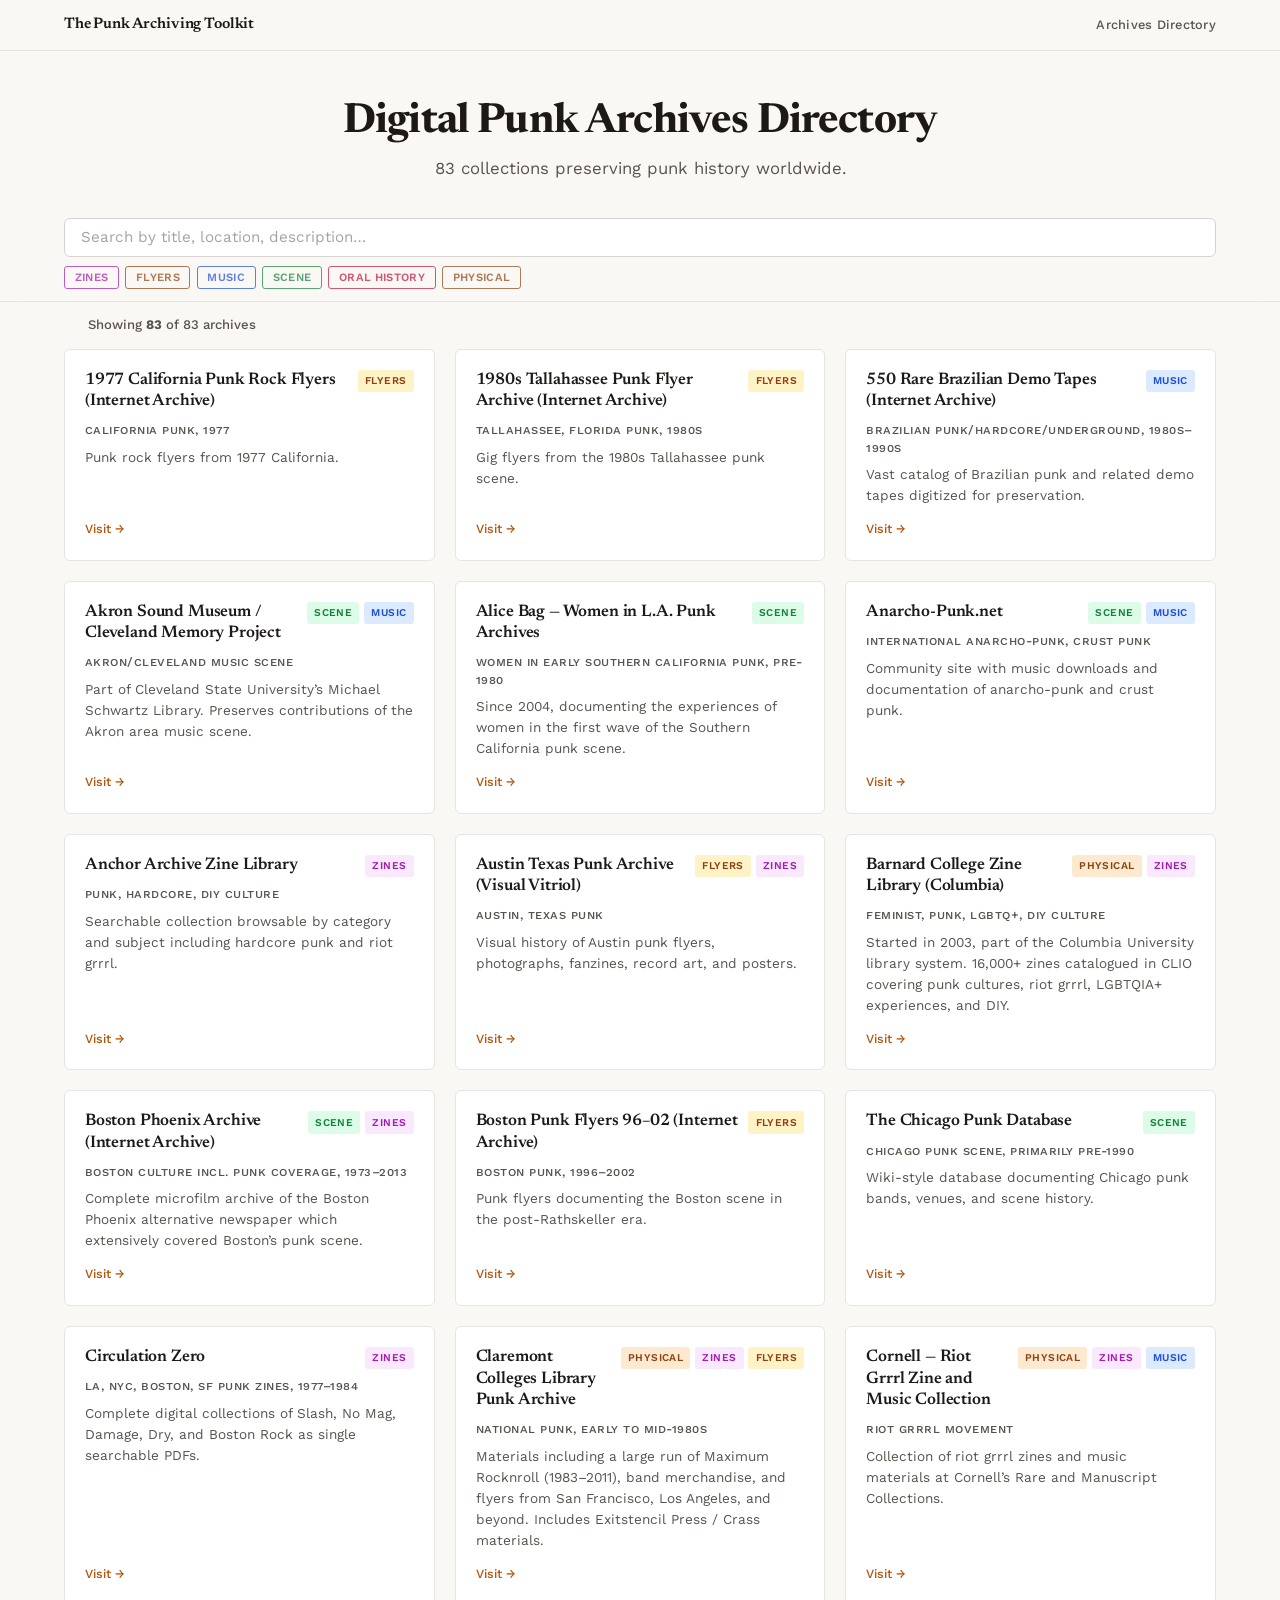
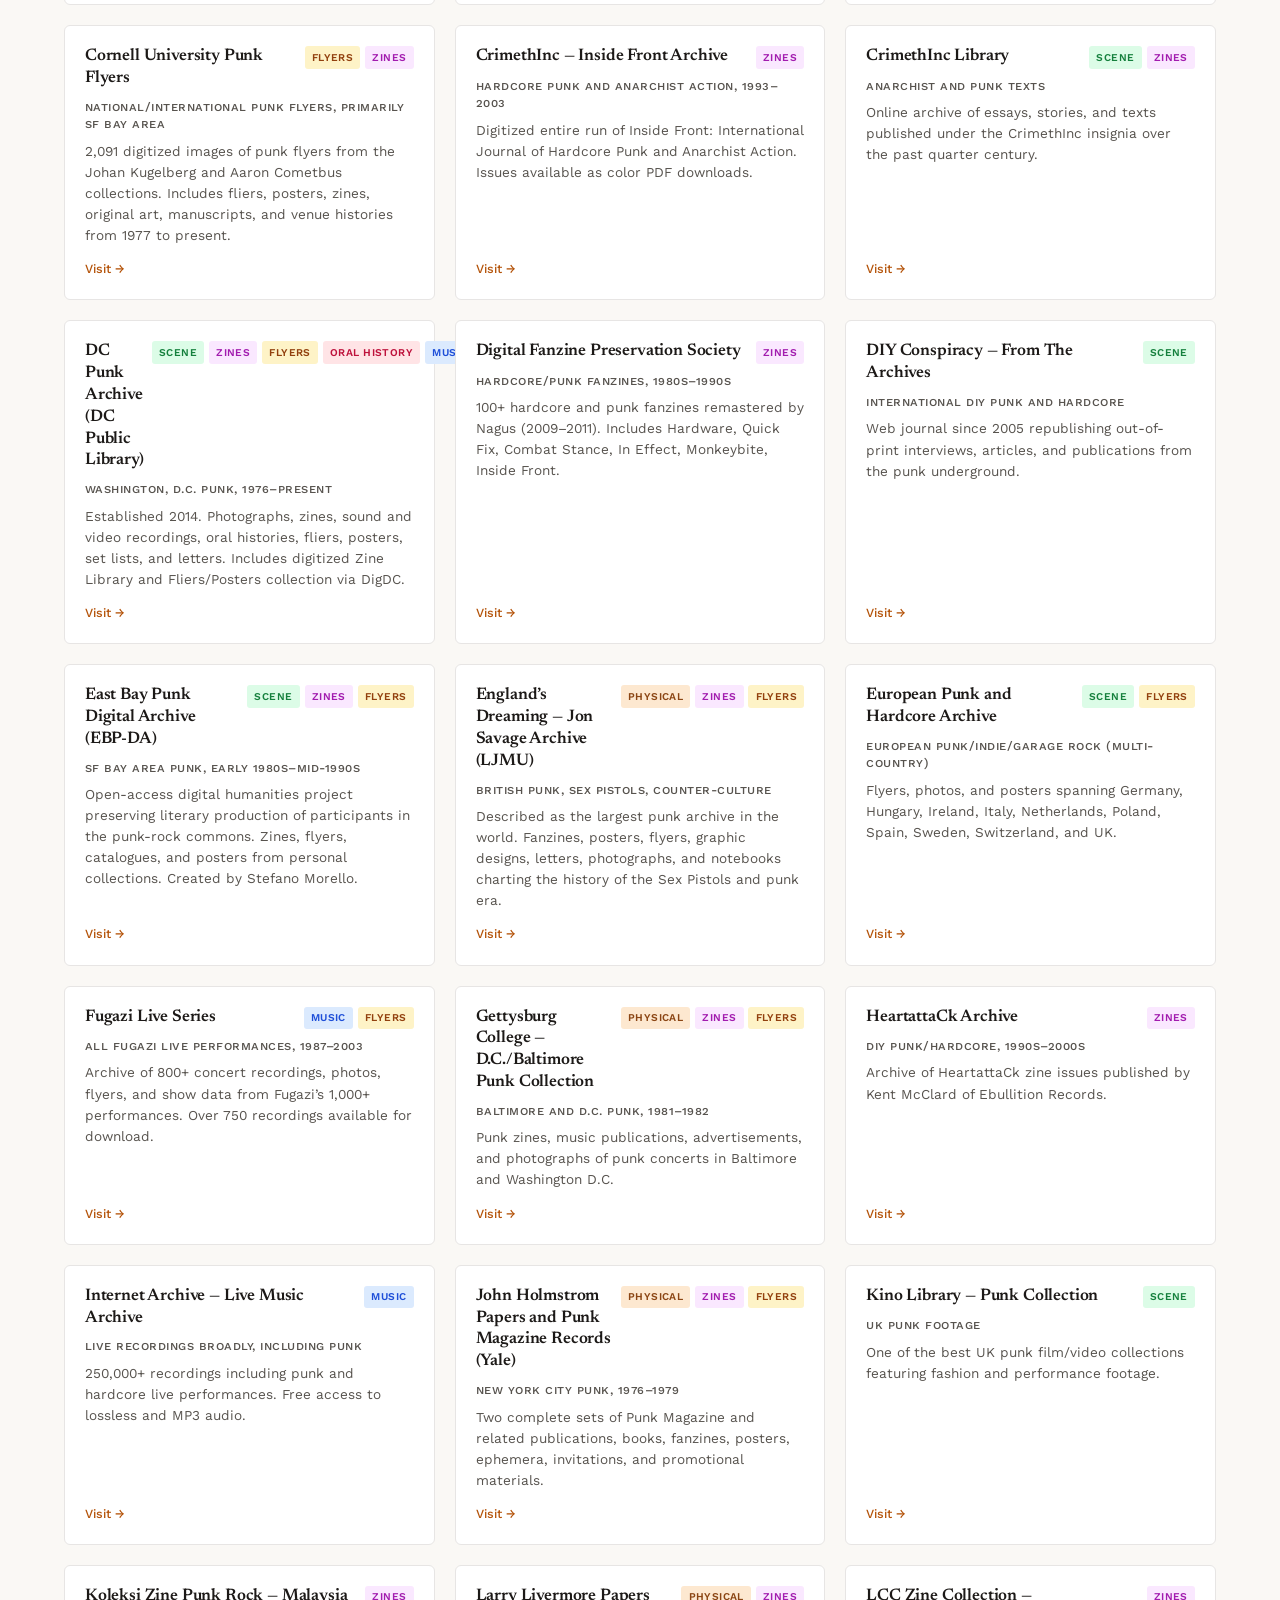
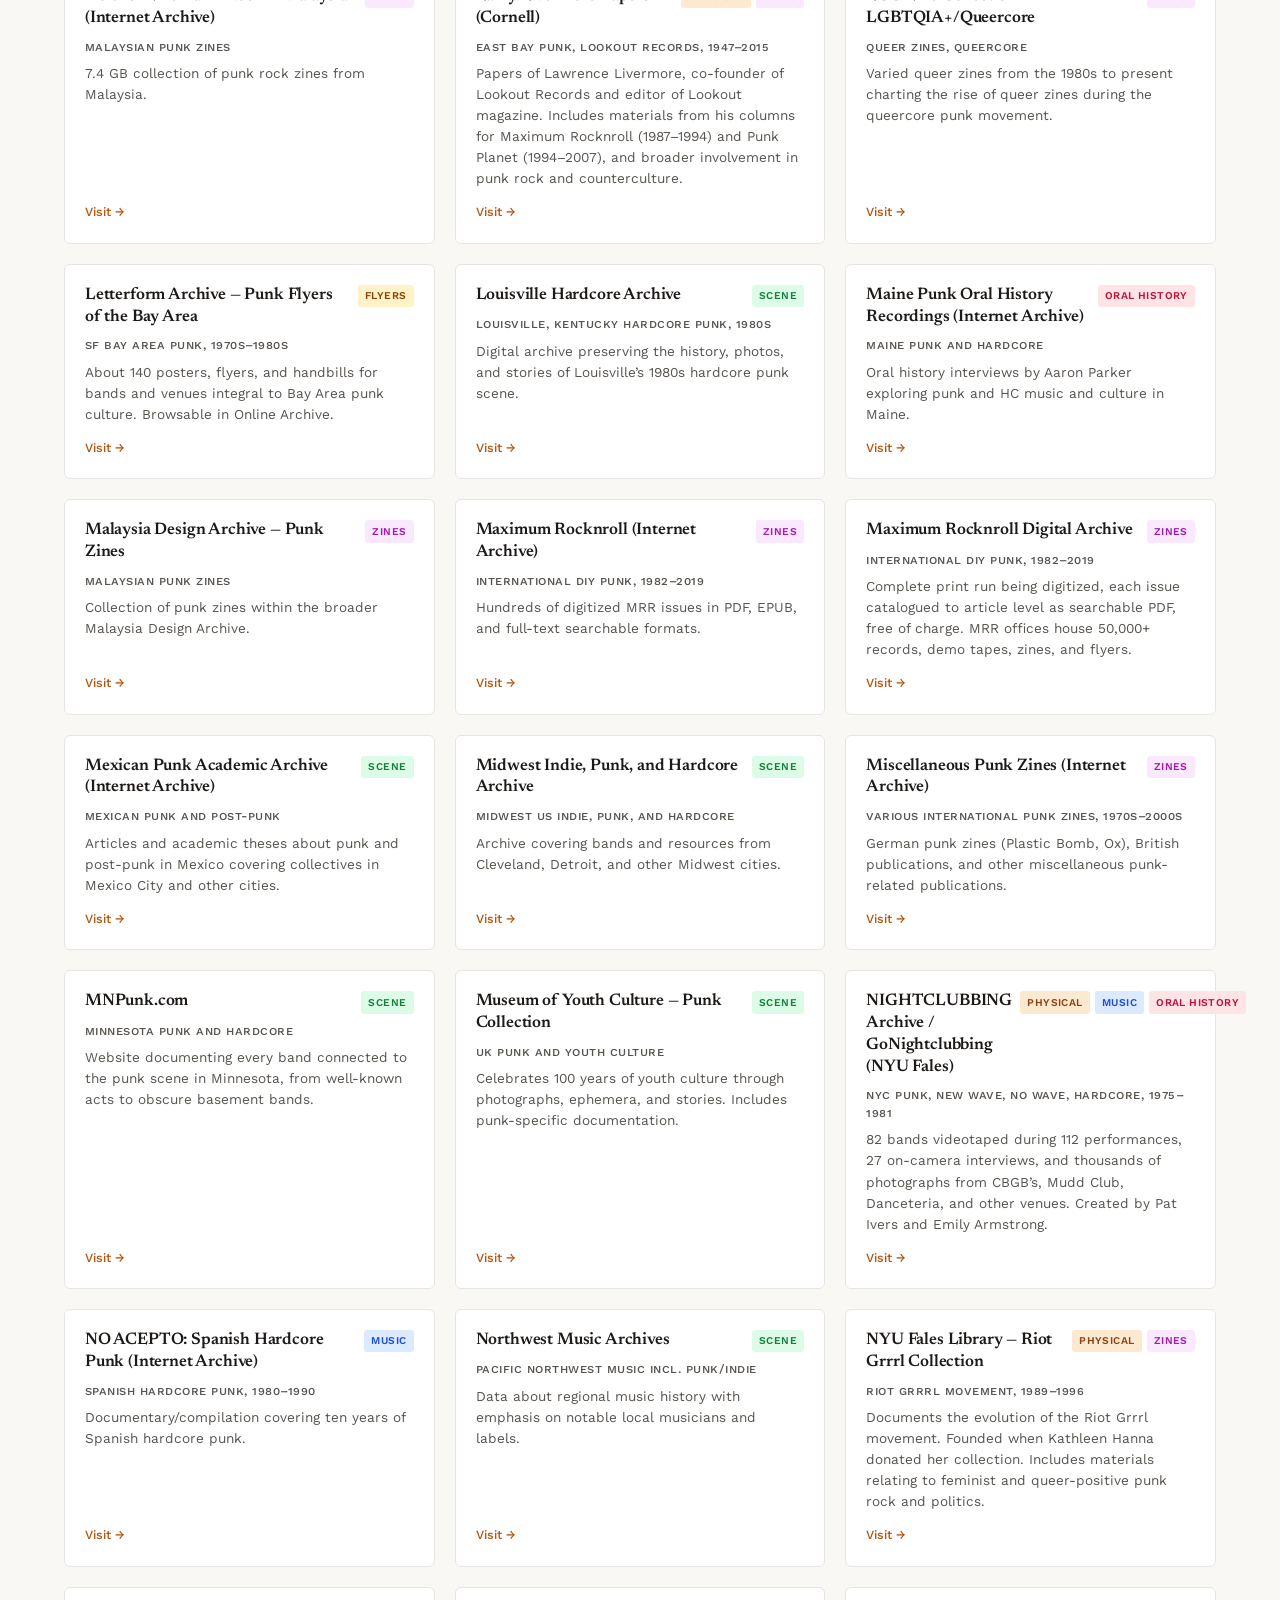
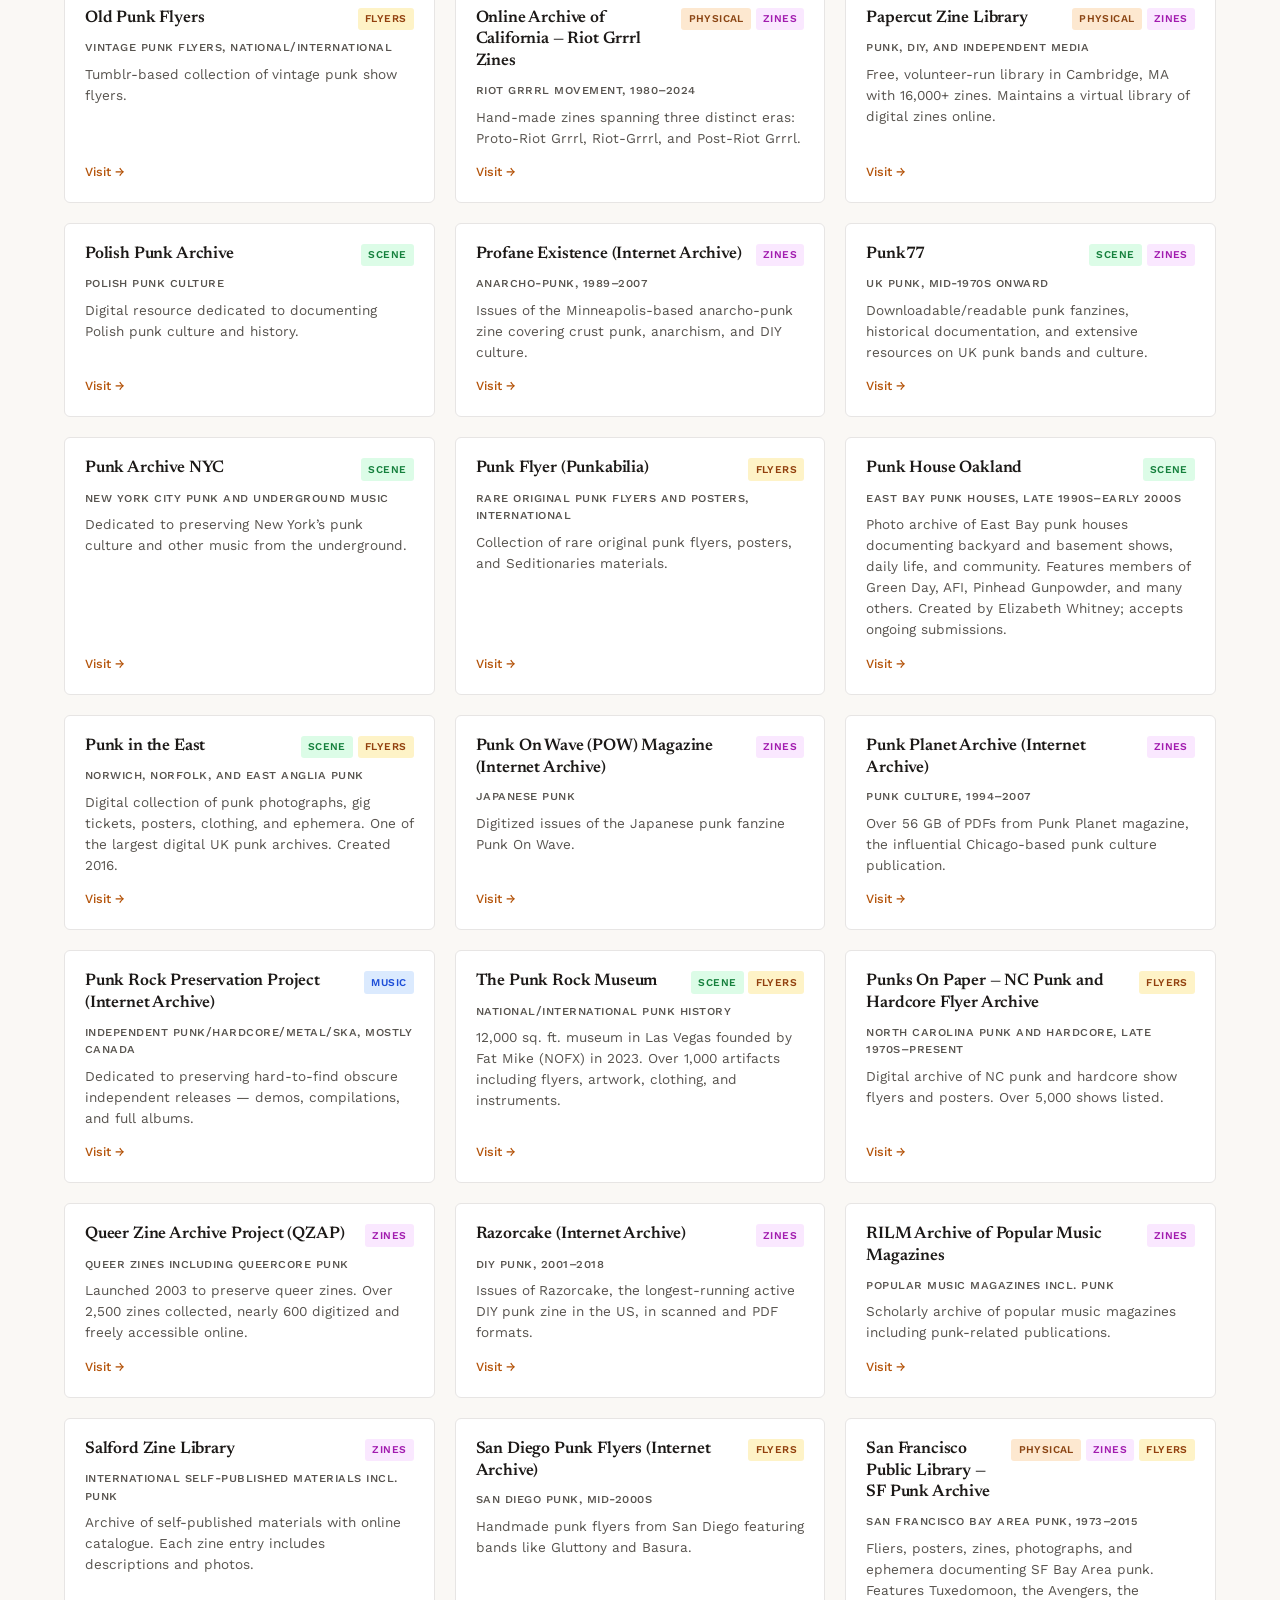
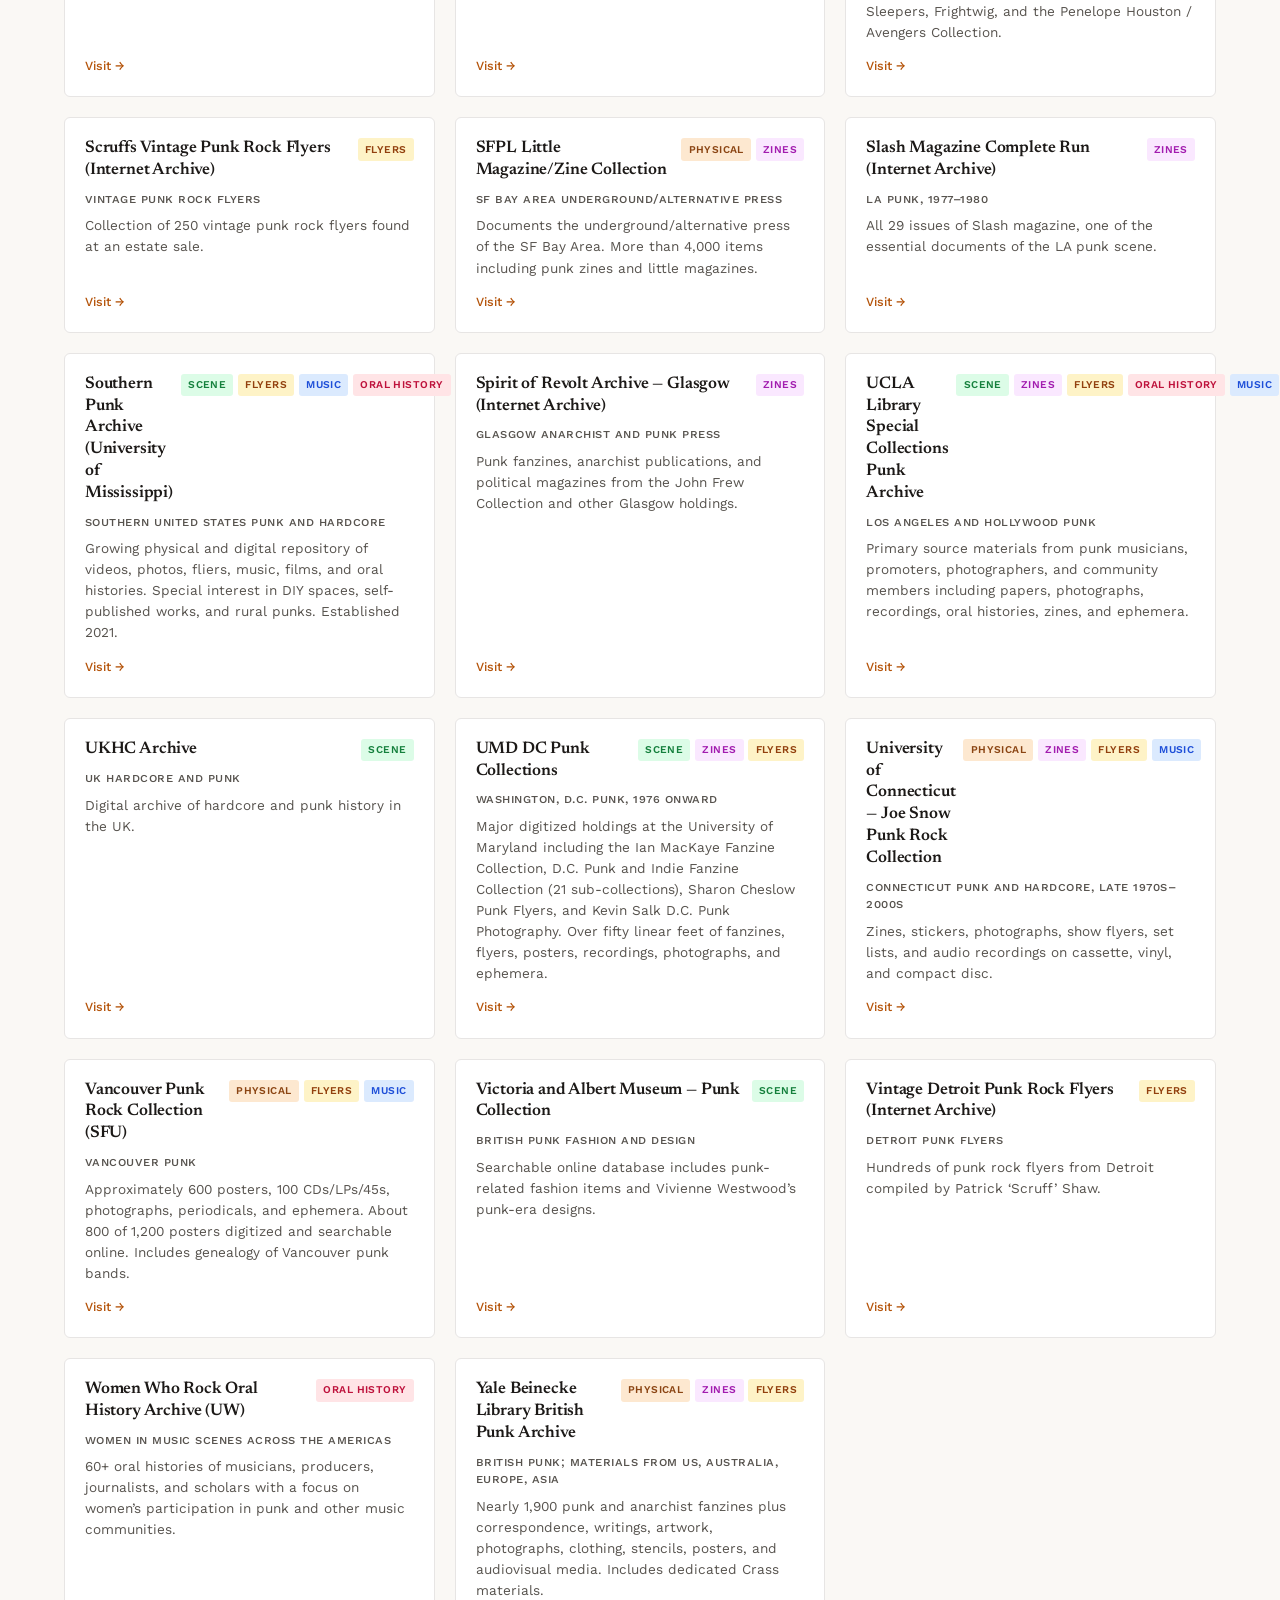
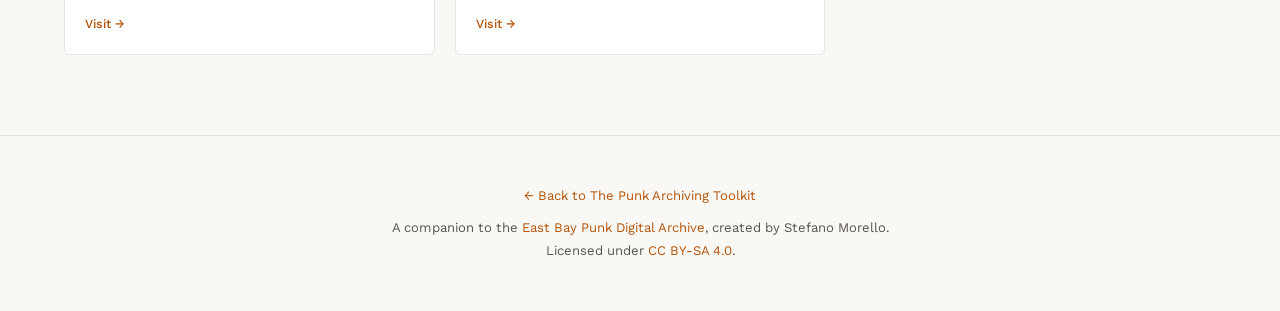
==== commit 0047e82a: "Simplify subtitle and meta descriptions Co-Authored-By: Claude Opus 4.6 <noreply@anthropic.com>" ====
--- a/archives.html
+++ b/archives.html
@@ -4,9 +4,9 @@
   <meta charset="UTF-8">
   <meta name="viewport" content="width=device-width, initial-scale=1.0">
   <title>Digital Punk Archives Directory — The Punk Archiving Toolkit</title>
-  <meta name="description" content="A browsable directory of 83 punk archives — zines, flyers, recordings, oral histories, and comprehensive scene archives.">
+  <meta name="description" content="A browsable directory of 83 punk archives worldwide.">
   <meta property="og:title" content="Digital Punk Archives Directory">
-  <meta property="og:description" content="A browsable directory of 83 punk archives — zines, flyers, recordings, oral histories, and comprehensive scene archives.">
+  <meta property="og:description" content="A browsable directory of 83 punk archives worldwide.">
   <meta property="og:type" content="website">
   <meta property="og:url" content="https://eastbaypunkda.com/toolkit/archives.html">
   <meta name="twitter:card" content="summary">
@@ -469,7 +469,7 @@
 <!-- HERO -->
 <header class="hero">
   <h1>Digital Punk Archives Directory</h1>
-  <p class="subtitle">83 collections preserving punk history worldwide &mdash; zines, flyers, recordings, oral histories, and comprehensive scene archives.</p>
+  <p class="subtitle">83 collections preserving punk history worldwide.</p>
 </header>
 
 <!-- SEARCH / FILTER BAR -->
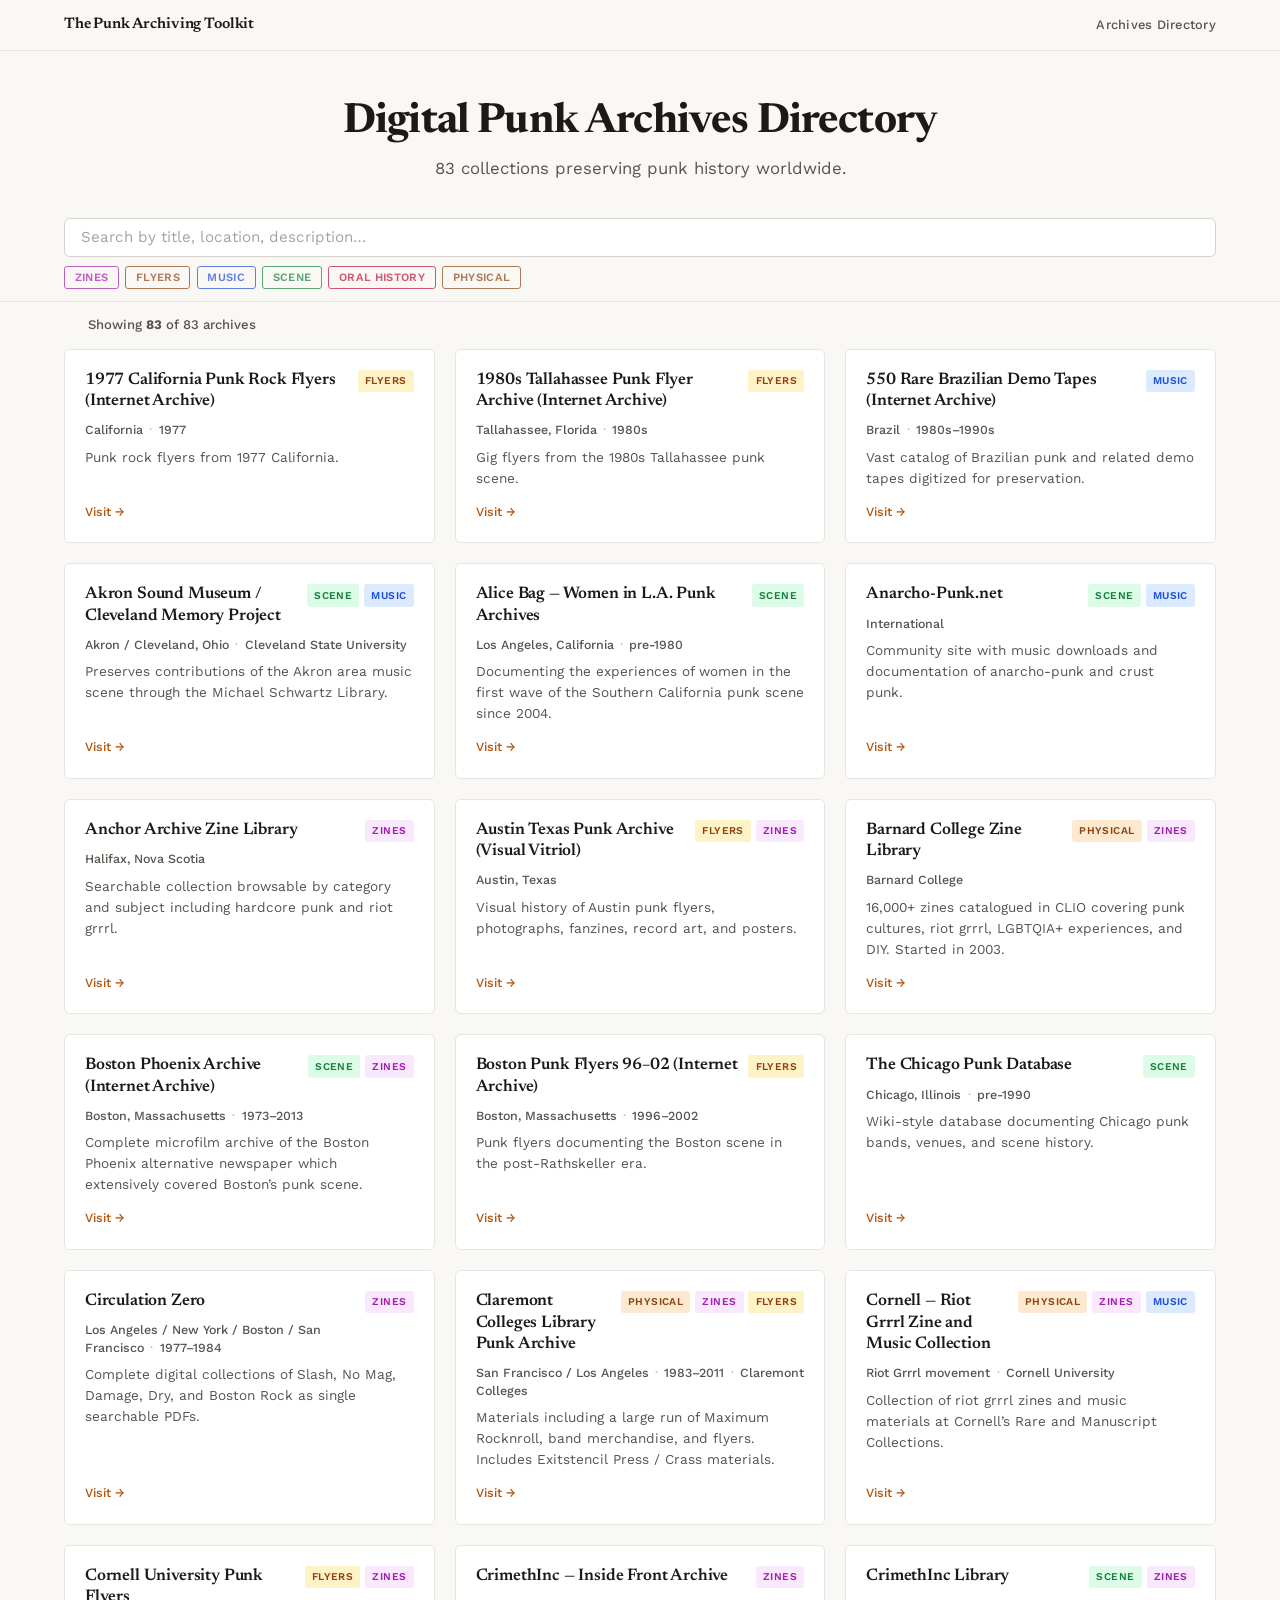
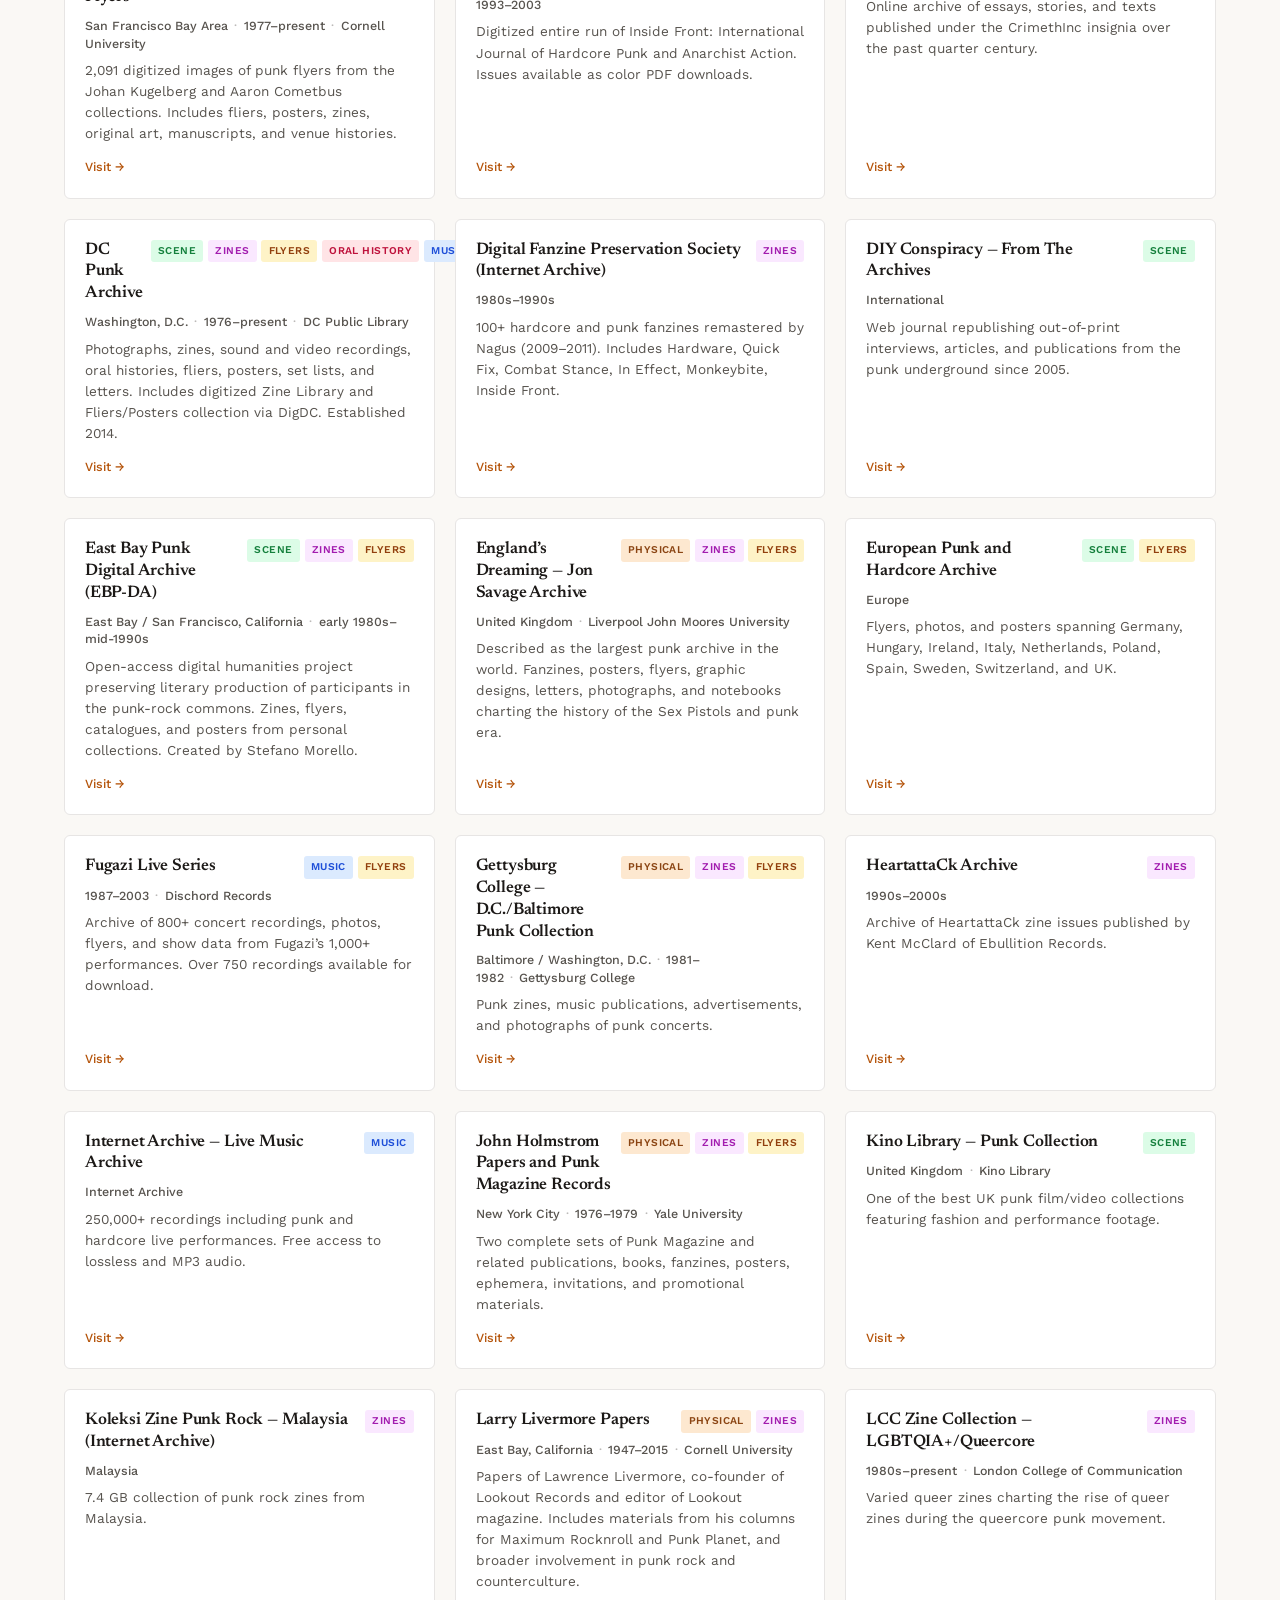
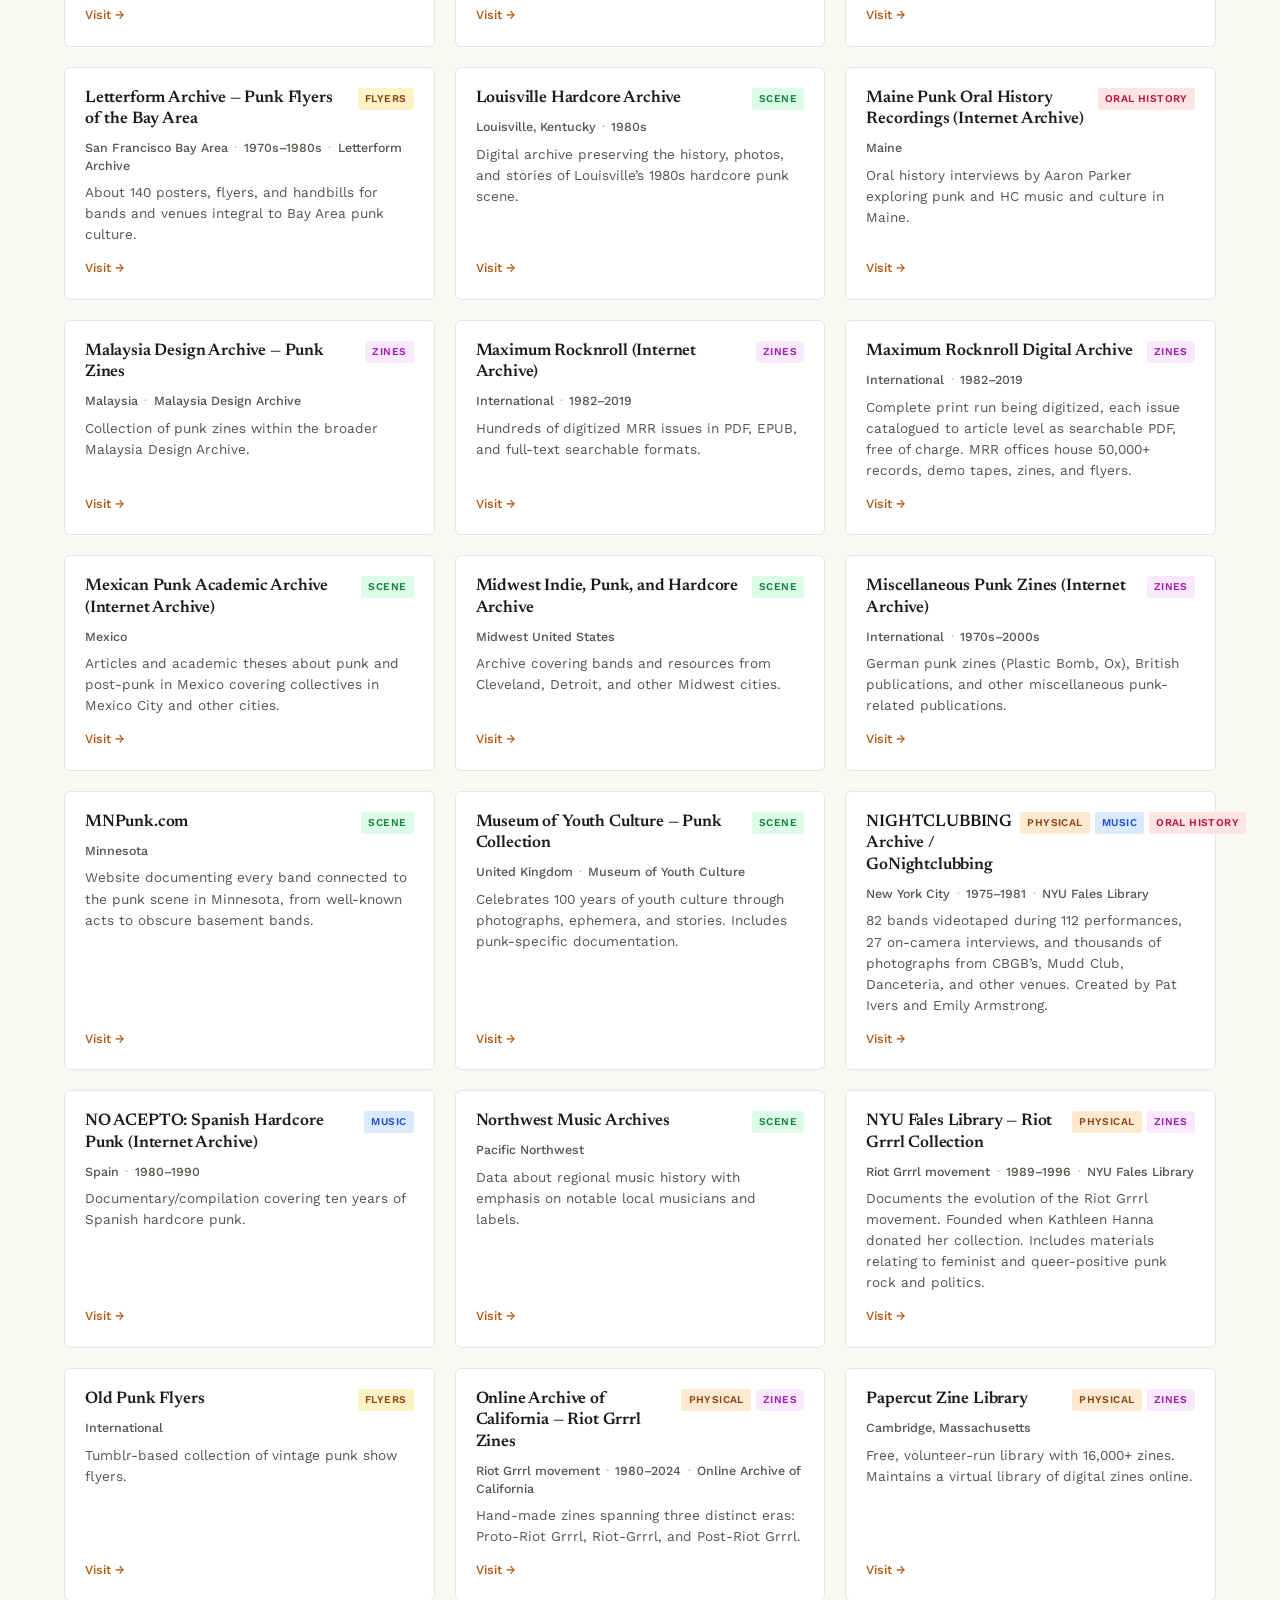
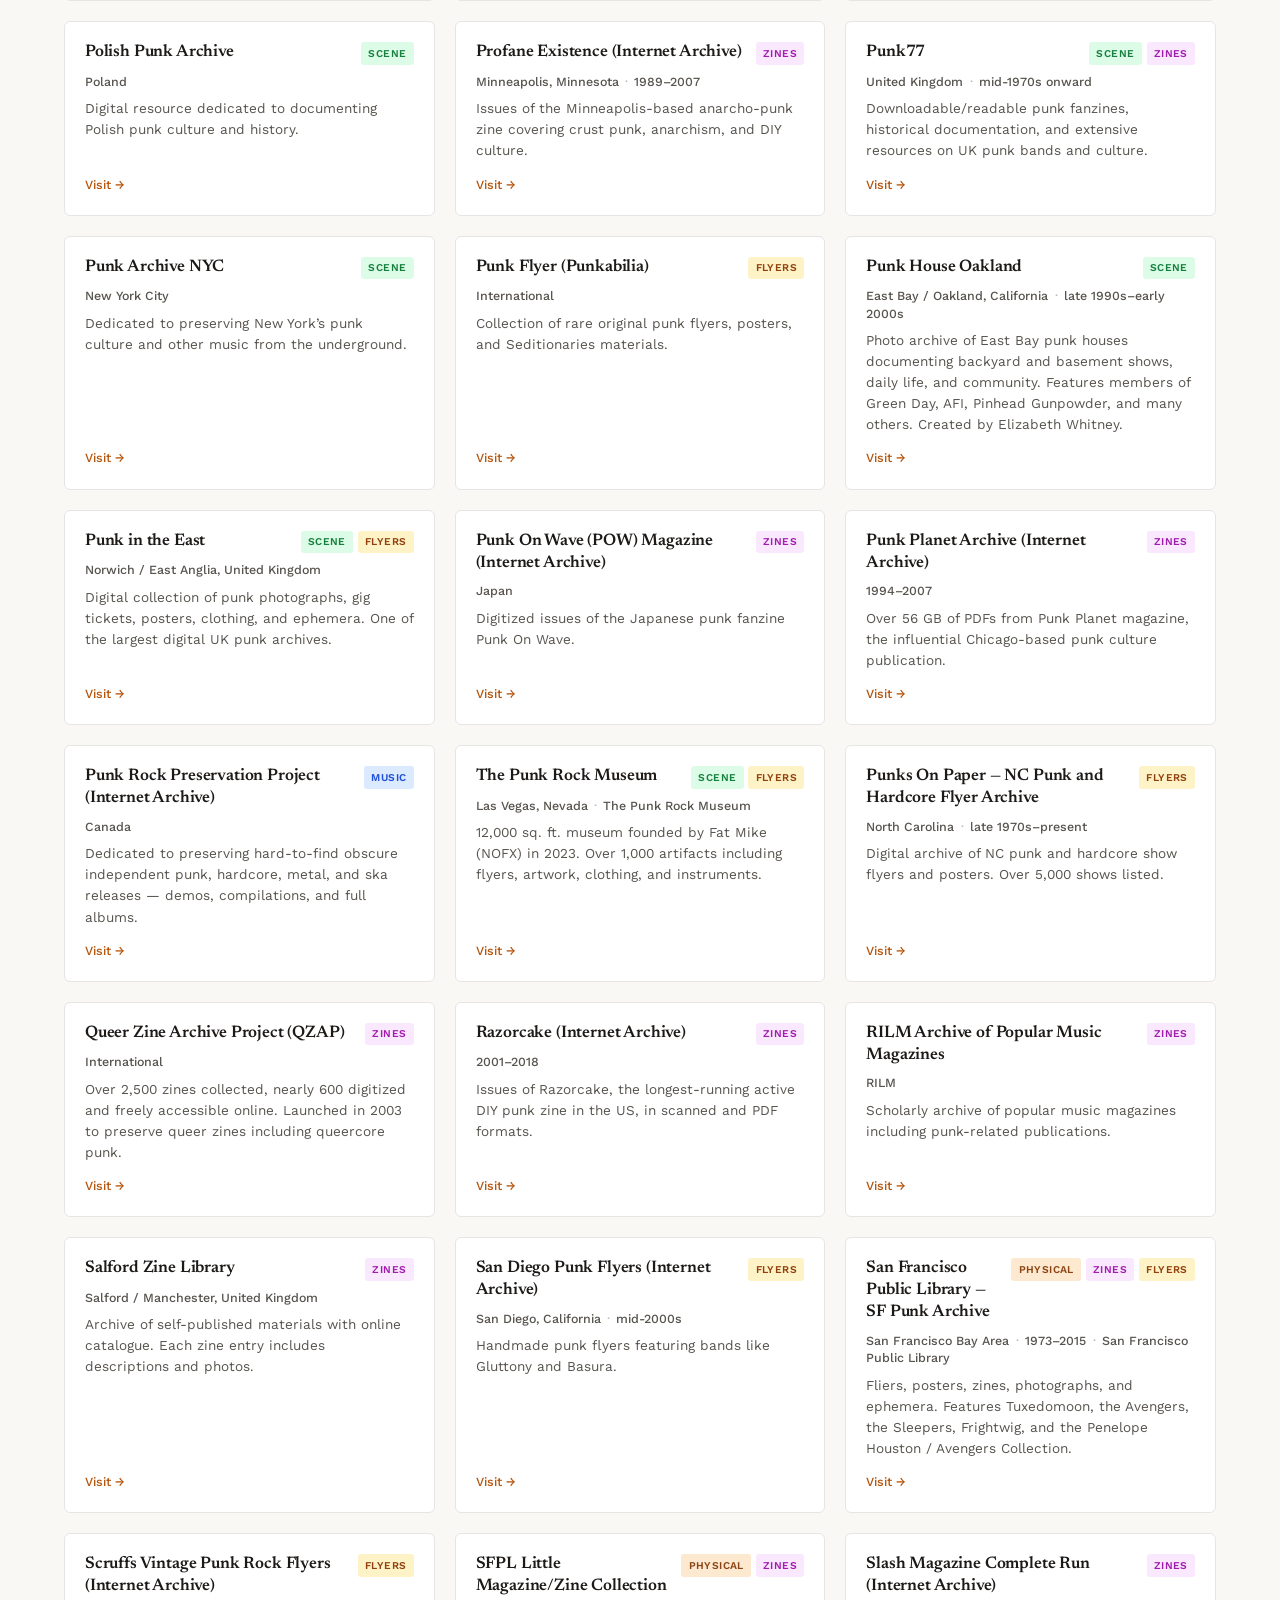
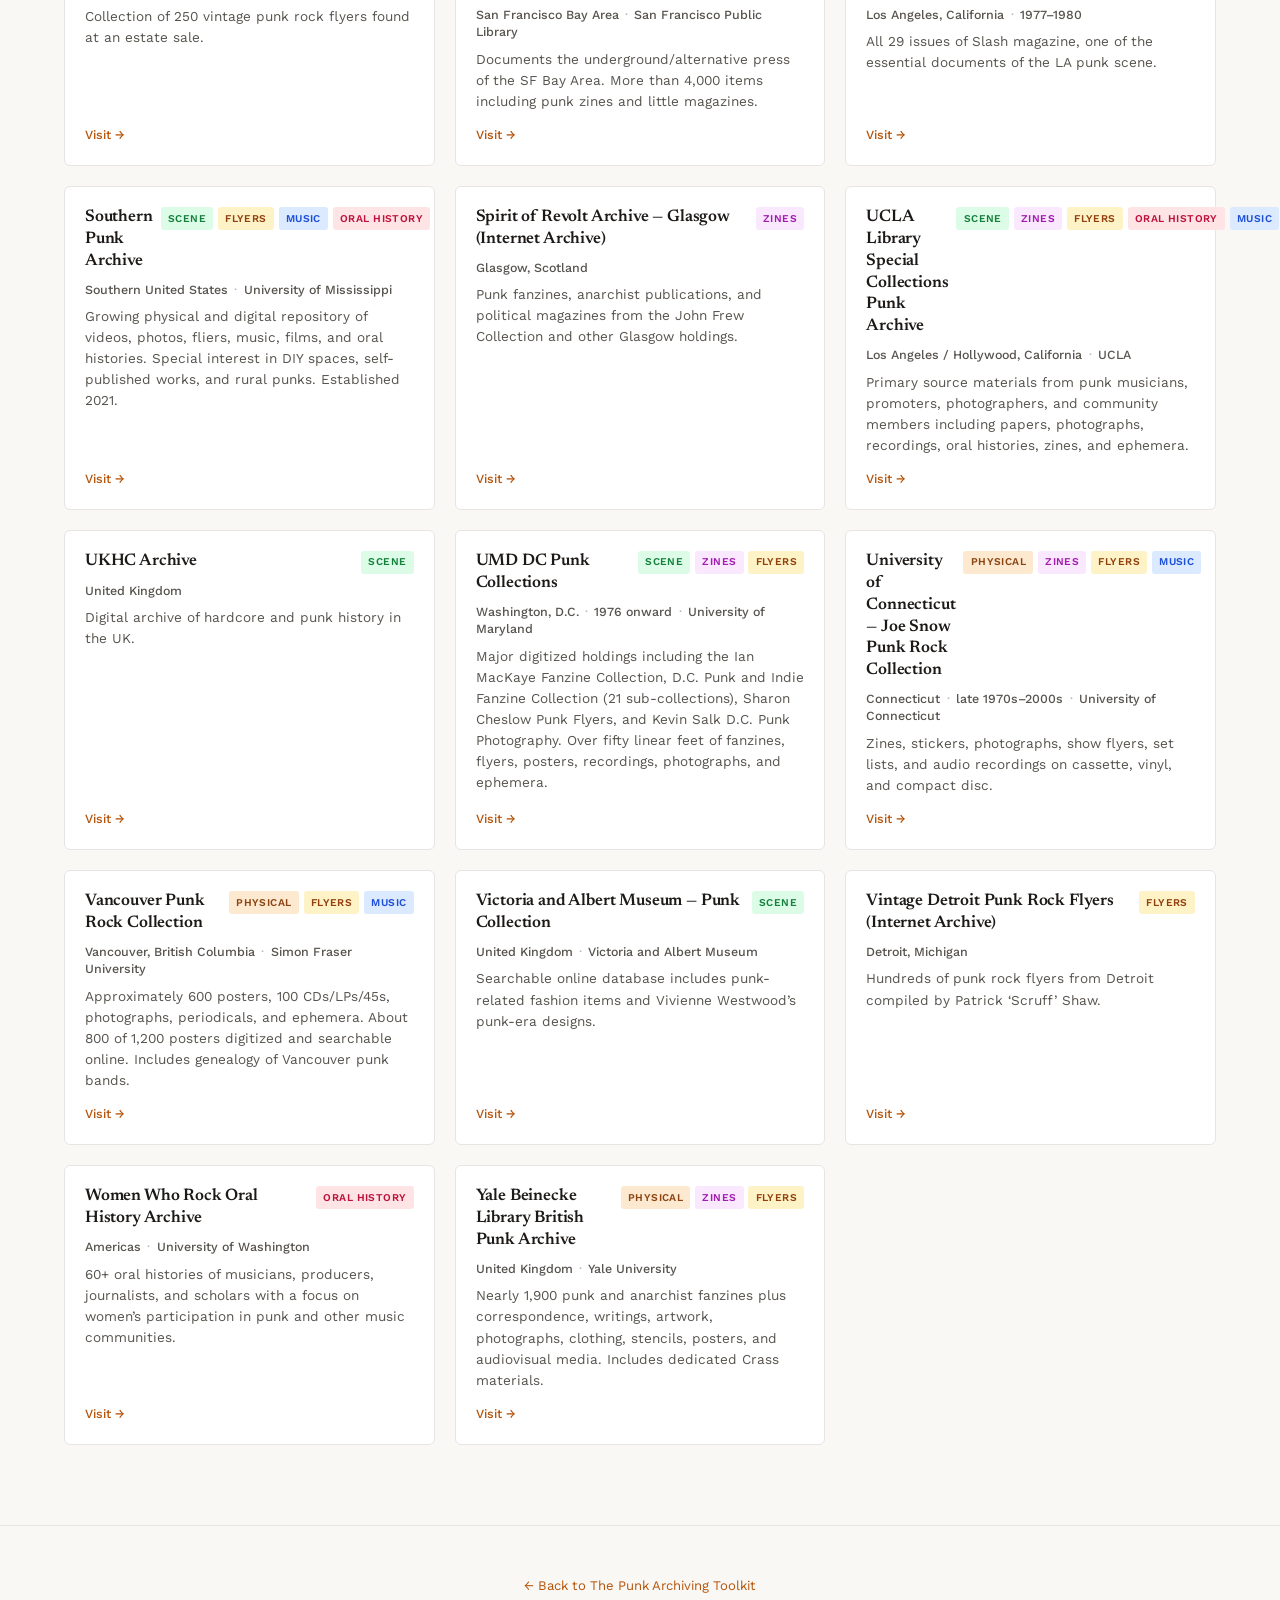
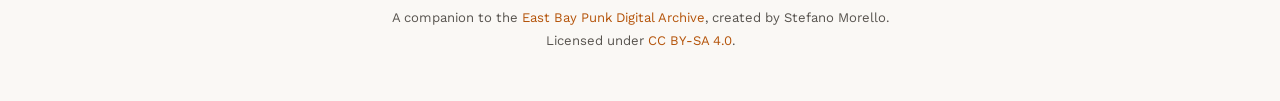
==== commit 65d6c5d9: "Standardize archive metadata and link directory to toolkit Replace free-text scope field with struct" ====
--- a/archives.html
+++ b/archives.html
@@ -342,14 +342,15 @@
       color: var(--accent);
     }
 
-    .card-scope {
+    .card-meta {
       font-size: 0.78rem;
       font-weight: 500;
       color: var(--text-secondary);
-      font-variant: small-caps;
-      text-transform: lowercase;
-      letter-spacing: 0.04em;
       line-height: 1.4;
+    }
+    .meta-sep {
+      margin: 0 0.4rem;
+      opacity: 0.4;
     }
 
     .card-desc {
@@ -506,89 +507,89 @@
 <script>
 /* ---- DATA (sorted alphabetically) ---- */
 var ARCHIVES = [
-  {title:"1977 California Punk Rock Flyers (Internet Archive)",url:"https://archive.org/details/1977CaliforniaPunkRockFlyers",scope:"California punk, 1977",description:"Punk rock flyers from 1977 California.",cats:["flyers"]},
-  {title:"1980s Tallahassee Punk Flyer Archive (Internet Archive)",url:"https://archive.org/details/1980s-tallahassee-punk-flyer-archive",scope:"Tallahassee, Florida punk, 1980s",description:"Gig flyers from the 1980s Tallahassee punk scene.",cats:["flyers"]},
-  {title:"550 Rare Brazilian Demo Tapes (Internet Archive)",url:"https://archive.org/details/550-rare-brazilian-demo-tapes-full-archive",scope:"Brazilian punk/hardcore/underground, 1980s\u20131990s",description:"Vast catalog of Brazilian punk and related demo tapes digitized for preservation.",cats:["music"]},
-  {title:"Akron Sound Museum / Cleveland Memory Project",url:"http://www.clevelandmemory.org/aks/index.html",scope:"Akron/Cleveland music scene",description:"Part of Cleveland State University\u2019s Michael Schwartz Library. Preserves contributions of the Akron area music scene.",cats:["scene","music"]},
-  {title:"Alice Bag \u2014 Women in L.A. Punk Archives",url:"https://alicebag.com/women-in-la-punk",scope:"Women in early Southern California punk, pre-1980",description:"Since 2004, documenting the experiences of women in the first wave of the Southern California punk scene.",cats:["scene"]},
-  {title:"Anarcho-Punk.net",url:"https://www.anarcho-punk.net/",scope:"International anarcho-punk, crust punk",description:"Community site with music downloads and documentation of anarcho-punk and crust punk.",cats:["scene","music"]},
-  {title:"Anchor Archive Zine Library",url:"https://anchorarchive.org/",scope:"Punk, hardcore, DIY culture",description:"Searchable collection browsable by category and subject including hardcore punk and riot grrrl.",cats:["zines"]},
-  {title:"Austin Texas Punk Archive (Visual Vitriol)",url:"https://austinpunk.wordpress.com/",scope:"Austin, Texas punk",description:"Visual history of Austin punk flyers, photographs, fanzines, record art, and posters.",cats:["flyers","zines"]},
-  {title:"Barnard College Zine Library (Columbia)",url:"https://zines.barnard.edu/",scope:"Feminist, punk, LGBTQ+, DIY culture",description:"Started in 2003, part of the Columbia University library system. 16,000+ zines catalogued in CLIO covering punk cultures, riot grrrl, LGBTQIA+ experiences, and DIY.",cats:["physical","zines"]},
-  {title:"Boston Phoenix Archive (Internet Archive)",url:"https://archive.org/details/pub_boston-phoenix",scope:"Boston culture incl. punk coverage, 1973\u20132013",description:"Complete microfilm archive of the Boston Phoenix alternative newspaper which extensively covered Boston\u2019s punk scene.",cats:["scene","zines"]},
-  {title:"Boston Punk Flyers 96\u201302 (Internet Archive)",url:"https://archive.org/details/boston_punk_flyers",scope:"Boston punk, 1996\u20132002",description:"Punk flyers documenting the Boston scene in the post-Rathskeller era.",cats:["flyers"]},
-  {title:"The Chicago Punk Database",url:"https://punkdatabase.com/wiki/Main_Page",scope:"Chicago punk scene, primarily pre-1990",description:"Wiki-style database documenting Chicago punk bands, venues, and scene history.",cats:["scene"]},
-  {title:"Circulation Zero",url:"https://www.circulationzero.com/",scope:"LA, NYC, Boston, SF punk zines, 1977\u20131984",description:"Complete digital collections of Slash, No Mag, Damage, Dry, and Boston Rock as single searchable PDFs.",cats:["zines"]},
-  {title:"Claremont Colleges Library Punk Archive",url:"https://claremont.as.atlas-sys.com/repositories/3/resources/747",scope:"National punk, early to mid-1980s",description:"Materials including a large run of Maximum Rocknroll (1983\u20132011), band merchandise, and flyers from San Francisco, Los Angeles, and beyond. Includes Exitstencil Press / Crass materials.",cats:["physical","zines","flyers"]},
-  {title:"Cornell \u2014 Riot Grrrl Zine and Music Collection",url:"http://rmc.library.cornell.edu/EAD/htmldocs/RMM08125.html",scope:"Riot grrrl movement",description:"Collection of riot grrrl zines and music materials at Cornell\u2019s Rare and Manuscript Collections.",cats:["physical","zines","music"]},
-  {title:"Cornell University Punk Flyers",url:"https://digital.library.cornell.edu/collections/punkflyers",scope:"National/international punk flyers, primarily SF Bay Area",description:"2,091 digitized images of punk flyers from the Johan Kugelberg and Aaron Cometbus collections. Includes fliers, posters, zines, original art, manuscripts, and venue histories from 1977 to present.",cats:["flyers","zines"]},
-  {title:"CrimethInc \u2014 Inside Front Archive",url:"https://crimethinc.com/categories/inside-front",scope:"Hardcore punk and anarchist action, 1993\u20132003",description:"Digitized entire run of Inside Front: International Journal of Hardcore Punk and Anarchist Action. Issues available as color PDF downloads.",cats:["zines"]},
-  {title:"CrimethInc Library",url:"https://crimethinc.com/library",scope:"Anarchist and punk texts",description:"Online archive of essays, stories, and texts published under the CrimethInc insignia over the past quarter century.",cats:["scene","zines"]},
-  {title:"DC Punk Archive (DC Public Library)",url:"https://digdc.dclibrary.org/do/2b8435ca-71ba-4674-b3a4-7da2ed280c5e",scope:"Washington, D.C. punk, 1976\u2013present",description:"Established 2014. Photographs, zines, sound and video recordings, oral histories, fliers, posters, set lists, and letters. Includes digitized Zine Library and Fliers/Posters collection via DigDC.",cats:["scene","zines","flyers","oral-history","music"]},
-  {title:"Digital Fanzine Preservation Society",url:"https://archive.org/details/digitalfanzinepreservationsociety",scope:"Hardcore/punk fanzines, 1980s\u20131990s",description:"100+ hardcore and punk fanzines remastered by Nagus (2009\u20132011). Includes Hardware, Quick Fix, Combat Stance, In Effect, Monkeybite, Inside Front.",cats:["zines"]},
-  {title:"DIY Conspiracy \u2014 From The Archives",url:"https://diyconspiracy.net/category/features/punk-archives/",scope:"International DIY punk and hardcore",description:"Web journal since 2005 republishing out-of-print interviews, articles, and publications from the punk underground.",cats:["scene"]},
-  {title:"East Bay Punk Digital Archive (EBP-DA)",url:"https://eastbaypunkda.com/",scope:"SF Bay Area punk, early 1980s\u2013mid-1990s",description:"Open-access digital humanities project preserving literary production of participants in the punk-rock commons. Zines, flyers, catalogues, and posters from personal collections. Created by Stefano Morello.",cats:["scene","zines","flyers"]},
-  {title:"England\u2019s Dreaming \u2014 Jon Savage Archive (LJMU)",url:"https://archives.ljmu.ac.uk/Record.aspx?src=Catalog&id=ED",scope:"British punk, Sex Pistols, counter-culture",description:"Described as the largest punk archive in the world. Fanzines, posters, flyers, graphic designs, letters, photographs, and notebooks charting the history of the Sex Pistols and punk era.",cats:["physical","zines","flyers"]},
-  {title:"European Punk and Hardcore Archive",url:"https://europunk.wordpress.com/",scope:"European punk/indie/garage rock (multi-country)",description:"Flyers, photos, and posters spanning Germany, Hungary, Ireland, Italy, Netherlands, Poland, Spain, Sweden, Switzerland, and UK.",cats:["scene","flyers"]},
-  {title:"Fugazi Live Series",url:"https://dischord.com/fugazi_live_series",scope:"All Fugazi live performances, 1987\u20132003",description:"Archive of 800+ concert recordings, photos, flyers, and show data from Fugazi\u2019s 1,000+ performances. Over 750 recordings available for download.",cats:["music","flyers"]},
-  {title:"Gettysburg College \u2014 D.C./Baltimore Punk Collection",url:"https://archives.gettysburg.edu/repositories/4/resources/301",scope:"Baltimore and D.C. punk, 1981\u20131982",description:"Punk zines, music publications, advertisements, and photographs of punk concerts in Baltimore and Washington D.C.",cats:["physical","zines","flyers"]},
-  {title:"HeartattaCk Archive",url:"http://heartattackarchive.com/",scope:"DIY punk/hardcore, 1990s\u20132000s",description:"Archive of HeartattaCk zine issues published by Kent McClard of Ebullition Records.",cats:["zines"]},
-  {title:"Internet Archive \u2014 Live Music Archive",url:"https://archive.org/details/etree",scope:"Live recordings broadly, including punk",description:"250,000+ recordings including punk and hardcore live performances. Free access to lossless and MP3 audio.",cats:["music"]},
-  {title:"John Holmstrom Papers and Punk Magazine Records (Yale)",url:"https://archives.yale.edu/repositories/11/resources/920",scope:"New York City punk, 1976\u20131979",description:"Two complete sets of Punk Magazine and related publications, books, fanzines, posters, ephemera, invitations, and promotional materials.",cats:["physical","zines","flyers"]},
-  {title:"Kino Library \u2014 Punk Collection",url:"https://www.kinolibrary.com/collections/subcultures/punk",scope:"UK punk footage",description:"One of the best UK punk film/video collections featuring fashion and performance footage.",cats:["scene"]},
-  {title:"Koleksi Zine Punk Rock \u2014 Malaysia (Internet Archive)",url:"https://archive.org/details/koleksizine",scope:"Malaysian punk zines",description:"7.4 GB collection of punk rock zines from Malaysia.",cats:["zines"]},
-  {title:"Larry Livermore Papers (Cornell)",url:"http://rmc.library.cornell.edu/EAD/htmldocs/RMM08749.html",scope:"East Bay punk, Lookout Records, 1947\u20132015",description:"Papers of Lawrence Livermore, co-founder of Lookout Records and editor of Lookout magazine. Includes materials from his columns for Maximum Rocknroll (1987\u20131994) and Punk Planet (1994\u20132007), and broader involvement in punk rock and counterculture.",cats:["physical","zines"]},
-  {title:"LCC Zine Collection \u2014 LGBTQIA+/Queercore",url:"https://lcczinecollection.myblog.arts.ac.uk/lgbtqia-zines/",scope:"Queer zines, queercore",description:"Varied queer zines from the 1980s to present charting the rise of queer zines during the queercore punk movement.",cats:["zines"]},
-  {title:"Letterform Archive \u2014 Punk Flyers of the Bay Area",url:"https://oa.letterformarchive.org/?dims=Format,Decade&vals0=Flyer&sortby=collection&vals1=1970s,1980s&searchText=punk",scope:"SF Bay Area punk, 1970s\u20131980s",description:"About 140 posters, flyers, and handbills for bands and venues integral to Bay Area punk culture. Browsable in Online Archive.",cats:["flyers"]},
-  {title:"Louisville Hardcore Archive",url:"https://louisvillehardcorearchive.com/",scope:"Louisville, Kentucky hardcore punk, 1980s",description:"Digital archive preserving the history, photos, and stories of Louisville\u2019s 1980s hardcore punk scene.",cats:["scene"]},
-  {title:"Maine Punk Oral History Recordings (Internet Archive)",url:"https://archive.org/details/mainepunkoralhistory",scope:"Maine punk and hardcore",description:"Oral history interviews by Aaron Parker exploring punk and HC music and culture in Maine.",cats:["oral-history"]},
-  {title:"Malaysia Design Archive \u2014 Punk Zines",url:"https://search.malaysiadesignarchive.org/collections/punk-zines/",scope:"Malaysian punk zines",description:"Collection of punk zines within the broader Malaysia Design Archive.",cats:["zines"]},
-  {title:"Maximum Rocknroll (Internet Archive)",url:"https://archive.org/details/maximumrnr",scope:"International DIY punk, 1982\u20132019",description:"Hundreds of digitized MRR issues in PDF, EPUB, and full-text searchable formats.",cats:["zines"]},
-  {title:"Maximum Rocknroll Digital Archive",url:"https://www.maximumrocknroll.com/archive/",scope:"International DIY punk, 1982\u20132019",description:"Complete print run being digitized, each issue catalogued to article level as searchable PDF, free of charge. MRR offices house 50,000+ records, demo tapes, zines, and flyers.",cats:["zines"]},
-  {title:"Mexican Punk Academic Archive (Internet Archive)",url:"https://archive.org/details/punkppmex",scope:"Mexican punk and post-punk",description:"Articles and academic theses about punk and post-punk in Mexico covering collectives in Mexico City and other cities.",cats:["scene"]},
-  {title:"Midwest Indie, Punk, and Hardcore Archive",url:"https://midwestpunk.wordpress.com/",scope:"Midwest US indie, punk, and hardcore",description:"Archive covering bands and resources from Cleveland, Detroit, and other Midwest cities.",cats:["scene"]},
-  {title:"Miscellaneous Punk Zines (Internet Archive)",url:"https://archive.org/details/misczinespunk",scope:"Various international punk zines, 1970s\u20132000s",description:"German punk zines (Plastic Bomb, Ox), British publications, and other miscellaneous punk-related publications.",cats:["zines"]},
-  {title:"MNPunk.com",url:"http://mnpunk.com/",scope:"Minnesota punk and hardcore",description:"Website documenting every band connected to the punk scene in Minnesota, from well-known acts to obscure basement bands.",cats:["scene"]},
-  {title:"Museum of Youth Culture \u2014 Punk Collection",url:"https://www.museumofyouthculture.com/punk/",scope:"UK punk and youth culture",description:"Celebrates 100 years of youth culture through photographs, ephemera, and stories. Includes punk-specific documentation.",cats:["scene"]},
-  {title:"NIGHTCLUBBING Archive / GoNightclubbing (NYU Fales)",url:"https://www.gonightclubbing.com",scope:"NYC punk, new wave, no wave, hardcore, 1975\u20131981",description:"82 bands videotaped during 112 performances, 27 on-camera interviews, and thousands of photographs from CBGB\u2019s, Mudd Club, Danceteria, and other venues. Created by Pat Ivers and Emily Armstrong.",cats:["physical","music","oral-history"]},
-  {title:"NO ACEPTO: Spanish Hardcore Punk (Internet Archive)",url:"https://archive.org/details/no-acepto-1980-1990-10-anos-de-hardcore-punk-ira-y-caos",scope:"Spanish hardcore punk, 1980\u20131990",description:"Documentary/compilation covering ten years of Spanish hardcore punk.",cats:["music"]},
-  {title:"Northwest Music Archives",url:"https://nwmusicarchives.com/",scope:"Pacific Northwest music incl. punk/indie",description:"Data about regional music history with emphasis on notable local musicians and labels.",cats:["scene"]},
-  {title:"NYU Fales Library \u2014 Riot Grrrl Collection",url:"https://guides.nyu.edu/riot-grrrl",scope:"Riot Grrrl movement, 1989\u20131996",description:"Documents the evolution of the Riot Grrrl movement. Founded when Kathleen Hanna donated her collection. Includes materials relating to feminist and queer-positive punk rock and politics.",cats:["physical","zines"]},
-  {title:"Old Punk Flyers",url:"https://oldpunkflyers.tumblr.com/",scope:"Vintage punk flyers, national/international",description:"Tumblr-based collection of vintage punk show flyers.",cats:["flyers"]},
-  {title:"Online Archive of California \u2014 Riot Grrrl Zines",url:"https://oac.cdlib.org/findaid/ark:/13030/c88g8tq6",scope:"Riot Grrrl movement, 1980\u20132024",description:"Hand-made zines spanning three distinct eras: Proto-Riot Grrrl, Riot-Grrrl, and Post-Riot Grrrl.",cats:["physical","zines"]},
-  {title:"Papercut Zine Library",url:"https://www.papercutzinelibrary.com/",scope:"Punk, DIY, and independent media",description:"Free, volunteer-run library in Cambridge, MA with 16,000+ zines. Maintains a virtual library of digital zines online.",cats:["physical","zines"]},
-  {title:"Polish Punk Archive",url:"https://polishpunkarchive.pl/",scope:"Polish punk culture",description:"Digital resource dedicated to documenting Polish punk culture and history.",cats:["scene"]},
-  {title:"Profane Existence (Internet Archive)",url:"https://archive.org/details/profane_existence_1",scope:"Anarcho-punk, 1989\u20132007",description:"Issues of the Minneapolis-based anarcho-punk zine covering crust punk, anarchism, and DIY culture.",cats:["zines"]},
-  {title:"Punk77",url:"https://punk77.co.uk/",scope:"UK punk, mid-1970s onward",description:"Downloadable/readable punk fanzines, historical documentation, and extensive resources on UK punk bands and culture.",cats:["scene","zines"]},
-  {title:"Punk Archive NYC",url:"https://punkarchivenyc.org/",scope:"New York City punk and underground music",description:"Dedicated to preserving New York\u2019s punk culture and other music from the underground.",cats:["scene"]},
-  {title:"Punk Flyer (Punkabilia)",url:"https://www.punkflyer.com/",scope:"Rare original punk flyers and posters, international",description:"Collection of rare original punk flyers, posters, and Seditionaries materials.",cats:["flyers"]},
-  {title:"Punk House Oakland",url:"https://www.instagram.com/punkhouseoakland/",scope:"East Bay punk houses, late 1990s\u2013early 2000s",description:"Photo archive of East Bay punk houses documenting backyard and basement shows, daily life, and community. Features members of Green Day, AFI, Pinhead Gunpowder, and many others. Created by Elizabeth Whitney; accepts ongoing submissions.",cats:["scene"]},
-  {title:"Punk in the East",url:"https://punkintheeast.co.uk/",scope:"Norwich, Norfolk, and East Anglia punk",description:"Digital collection of punk photographs, gig tickets, posters, clothing, and ephemera. One of the largest digital UK punk archives. Created 2016.",cats:["scene","flyers"]},
-  {title:"Punk On Wave (POW) Magazine (Internet Archive)",url:"https://archive.org/details/punkonwavepowmagazine1",scope:"Japanese punk",description:"Digitized issues of the Japanese punk fanzine Punk On Wave.",cats:["zines"]},
-  {title:"Punk Planet Archive (Internet Archive)",url:"https://archive.org/details/punkplanet",scope:"Punk culture, 1994\u20132007",description:"Over 56 GB of PDFs from Punk Planet magazine, the influential Chicago-based punk culture publication.",cats:["zines"]},
-  {title:"Punk Rock Preservation Project (Internet Archive)",url:"https://archive.org/search?query=creator%3A%22The+Punk+Rock+Preservation+Project%22",scope:"Independent punk/hardcore/metal/ska, mostly Canada",description:"Dedicated to preserving hard-to-find obscure independent releases \u2014 demos, compilations, and full albums.",cats:["music"]},
-  {title:"The Punk Rock Museum",url:"https://www.thepunkrockmuseum.com/",scope:"National/international punk history",description:"12,000 sq. ft. museum in Las Vegas founded by Fat Mike (NOFX) in 2023. Over 1,000 artifacts including flyers, artwork, clothing, and instruments.",cats:["scene","flyers"]},
-  {title:"Punks On Paper \u2014 NC Punk and Hardcore Flyer Archive",url:"https://www.headfirstrecords.com/NCshows/",scope:"North Carolina punk and hardcore, late 1970s\u2013present",description:"Digital archive of NC punk and hardcore show flyers and posters. Over 5,000 shows listed.",cats:["flyers"]},
-  {title:"Queer Zine Archive Project (QZAP)",url:"https://www.qzap.org/",scope:"Queer zines including queercore punk",description:"Launched 2003 to preserve queer zines. Over 2,500 zines collected, nearly 600 digitized and freely accessible online.",cats:["zines"]},
-  {title:"Razorcake (Internet Archive)",url:"https://archive.org/details/razorcake",scope:"DIY punk, 2001\u20132018",description:"Issues of Razorcake, the longest-running active DIY punk zine in the US, in scanned and PDF formats.",cats:["zines"]},
-  {title:"RILM Archive of Popular Music Magazines",url:"https://www.rilm.org/rapmm/",scope:"Popular music magazines incl. punk",description:"Scholarly archive of popular music magazines including punk-related publications.",cats:["zines"]},
-  {title:"Salford Zine Library",url:"https://salfordzinelibrary.co.uk/",scope:"International self-published materials incl. punk",description:"Archive of self-published materials with online catalogue. Each zine entry includes descriptions and photos.",cats:["zines"]},
-  {title:"San Diego Punk Flyers (Internet Archive)",url:"https://archive.org/details/BOCbitch",scope:"San Diego punk, mid-2000s",description:"Handmade punk flyers from San Diego featuring bands like Gluttony and Basura.",cats:["flyers"]},
-  {title:"San Francisco Public Library \u2014 SF Punk Archive",url:"https://oac.cdlib.org/findaid/ark:/13030/c8sx6mxs/",scope:"San Francisco Bay Area punk, 1973\u20132015",description:"Fliers, posters, zines, photographs, and ephemera documenting SF Bay Area punk. Features Tuxedomoon, the Avengers, the Sleepers, Frightwig, and the Penelope Houston / Avengers Collection.",cats:["physical","zines","flyers"]},
-  {title:"Scruffs Vintage Punk Rock Flyers (Internet Archive)",url:"https://archive.org/details/scruffsvintagepunkrockflyers",scope:"Vintage punk rock flyers",description:"Collection of 250 vintage punk rock flyers found at an estate sale.",cats:["flyers"]},
-  {title:"SFPL Little Magazine/Zine Collection",url:"https://sfpl.org/locations/main-library/book-arts-special-collections/little-magazine-collection",scope:"SF Bay Area underground/alternative press",description:"Documents the underground/alternative press of the SF Bay Area. More than 4,000 items including punk zines and little magazines.",cats:["physical","zines"]},
-  {title:"Slash Magazine Complete Run (Internet Archive)",url:"https://archive.org/details/slash_circulation_zero",scope:"LA punk, 1977\u20131980",description:"All 29 issues of Slash magazine, one of the essential documents of the LA punk scene.",cats:["zines"]},
-  {title:"Southern Punk Archive (University of Mississippi)",url:"https://southdocs.org/project/southern-punk-archive/",scope:"Southern United States punk and hardcore",description:"Growing physical and digital repository of videos, photos, fliers, music, films, and oral histories. Special interest in DIY spaces, self-published works, and rural punks. Established 2021.",cats:["scene","flyers","music","oral-history"]},
-  {title:"Spirit of Revolt Archive \u2014 Glasgow (Internet Archive)",url:"https://archive.org/details/PunkFanzineTheDestructors",scope:"Glasgow anarchist and punk press",description:"Punk fanzines, anarchist publications, and political magazines from the John Frew Collection and other Glasgow holdings.",cats:["zines"]},
-  {title:"UCLA Library Special Collections Punk Archive",url:"https://www.library.ucla.edu/collections/library-special-collections-punk-archive/",scope:"Los Angeles and Hollywood punk",description:"Primary source materials from punk musicians, promoters, photographers, and community members including papers, photographs, recordings, oral histories, zines, and ephemera.",cats:["scene","zines","flyers","oral-history","music"]},
-  {title:"UKHC Archive",url:"https://www.ukhcarchive.co.uk/",scope:"UK hardcore and punk",description:"Digital archive of hardcore and punk history in the UK.",cats:["scene"]},
-  {title:"UMD DC Punk Collections",url:"https://exhibitions.lib.umd.edu/dc-punk/the-collections",scope:"Washington, D.C. punk, 1976 onward",description:"Major digitized holdings at the University of Maryland including the Ian MacKaye Fanzine Collection, D.C. Punk and Indie Fanzine Collection (21 sub-collections), Sharon Cheslow Punk Flyers, and Kevin Salk D.C. Punk Photography. Over fifty linear feet of fanzines, flyers, posters, recordings, photographs, and ephemera.",cats:["scene","zines","flyers"]},
-  {title:"University of Connecticut \u2014 Joe Snow Punk Rock Collection",url:"https://archivessearch.lib.uconn.edu/repositories/2/resources/1094",scope:"Connecticut punk and hardcore, late 1970s\u20132000s",description:"Zines, stickers, photographs, show flyers, set lists, and audio recordings on cassette, vinyl, and compact disc.",cats:["physical","zines","flyers","music"]},
-  {title:"Vancouver Punk Rock Collection (SFU)",url:"https://digital.lib.sfu.ca/vanpunk-1-collection/vancouver-punk-rock-collection",scope:"Vancouver punk",description:"Approximately 600 posters, 100 CDs/LPs/45s, photographs, periodicals, and ephemera. About 800 of 1,200 posters digitized and searchable online. Includes genealogy of Vancouver punk bands.",cats:["physical","flyers","music"]},
-  {title:"Victoria and Albert Museum \u2014 Punk Collection",url:"https://collections.vam.ac.uk/search/?q=punk",scope:"British punk fashion and design",description:"Searchable online database includes punk-related fashion items and Vivienne Westwood\u2019s punk-era designs.",cats:["scene"]},
-  {title:"Vintage Detroit Punk Rock Flyers (Internet Archive)",url:"https://archive.org/details/Patrick_Scruff_Shaw_Punk_Rock_Flyers",scope:"Detroit punk flyers",description:"Hundreds of punk rock flyers from Detroit compiled by Patrick \u2018Scruff\u2019 Shaw.",cats:["flyers"]},
-  {title:"Women Who Rock Oral History Archive (UW)",url:"https://content.lib.washington.edu/wwrweb/",scope:"Women in music scenes across the Americas",description:"60+ oral histories of musicians, producers, journalists, and scholars with a focus on women\u2019s participation in punk and other music communities.",cats:["oral-history"]},
-  {title:"Yale Beinecke Library British Punk Archive",url:"https://archives.yale.edu/repositories/11/resources/11816",scope:"British punk; materials from US, Australia, Europe, Asia",description:"Nearly 1,900 punk and anarchist fanzines plus correspondence, writings, artwork, photographs, clothing, stencils, posters, and audiovisual media. Includes dedicated Crass materials.",cats:["physical","zines","flyers"]}
+  {title:"1977 California Punk Rock Flyers (Internet Archive)",url:"https://archive.org/details/1977CaliforniaPunkRockFlyers",scene:"California",years:"1977",description:"Punk rock flyers from 1977 California.",cats:["flyers"]},
+  {title:"1980s Tallahassee Punk Flyer Archive (Internet Archive)",url:"https://archive.org/details/1980s-tallahassee-punk-flyer-archive",scene:"Tallahassee, Florida",years:"1980s",description:"Gig flyers from the 1980s Tallahassee punk scene.",cats:["flyers"]},
+  {title:"550 Rare Brazilian Demo Tapes (Internet Archive)",url:"https://archive.org/details/550-rare-brazilian-demo-tapes-full-archive",scene:"Brazil",years:"1980s\u20131990s",description:"Vast catalog of Brazilian punk and related demo tapes digitized for preservation.",cats:["music"]},
+  {title:"Akron Sound Museum / Cleveland Memory Project",url:"http://www.clevelandmemory.org/aks/index.html",scene:"Akron / Cleveland, Ohio",inst:"Cleveland State University",description:"Preserves contributions of the Akron area music scene through the Michael Schwartz Library.",cats:["scene","music"]},
+  {title:"Alice Bag \u2014 Women in L.A. Punk Archives",url:"https://alicebag.com/women-in-la-punk",scene:"Los Angeles, California",years:"pre-1980",description:"Documenting the experiences of women in the first wave of the Southern California punk scene since 2004.",cats:["scene"]},
+  {title:"Anarcho-Punk.net",url:"https://www.anarcho-punk.net/",scene:"International",description:"Community site with music downloads and documentation of anarcho-punk and crust punk.",cats:["scene","music"]},
+  {title:"Anchor Archive Zine Library",url:"https://anchorarchive.org/",scene:"Halifax, Nova Scotia",description:"Searchable collection browsable by category and subject including hardcore punk and riot grrrl.",cats:["zines"]},
+  {title:"Austin Texas Punk Archive (Visual Vitriol)",url:"https://austinpunk.wordpress.com/",scene:"Austin, Texas",description:"Visual history of Austin punk flyers, photographs, fanzines, record art, and posters.",cats:["flyers","zines"]},
+  {title:"Barnard College Zine Library",url:"https://zines.barnard.edu/",inst:"Barnard College",description:"16,000+ zines catalogued in CLIO covering punk cultures, riot grrrl, LGBTQIA+ experiences, and DIY. Started in 2003.",cats:["physical","zines"]},
+  {title:"Boston Phoenix Archive (Internet Archive)",url:"https://archive.org/details/pub_boston-phoenix",scene:"Boston, Massachusetts",years:"1973\u20132013",description:"Complete microfilm archive of the Boston Phoenix alternative newspaper which extensively covered Boston\u2019s punk scene.",cats:["scene","zines"]},
+  {title:"Boston Punk Flyers 96\u201302 (Internet Archive)",url:"https://archive.org/details/boston_punk_flyers",scene:"Boston, Massachusetts",years:"1996\u20132002",description:"Punk flyers documenting the Boston scene in the post-Rathskeller era.",cats:["flyers"]},
+  {title:"The Chicago Punk Database",url:"https://punkdatabase.com/wiki/Main_Page",scene:"Chicago, Illinois",years:"pre-1990",description:"Wiki-style database documenting Chicago punk bands, venues, and scene history.",cats:["scene"]},
+  {title:"Circulation Zero",url:"https://www.circulationzero.com/",scene:"Los Angeles / New York / Boston / San Francisco",years:"1977\u20131984",description:"Complete digital collections of Slash, No Mag, Damage, Dry, and Boston Rock as single searchable PDFs.",cats:["zines"]},
+  {title:"Claremont Colleges Library Punk Archive",url:"https://claremont.as.atlas-sys.com/repositories/3/resources/747",scene:"San Francisco / Los Angeles",years:"1983\u20132011",inst:"Claremont Colleges",description:"Materials including a large run of Maximum Rocknroll, band merchandise, and flyers. Includes Exitstencil Press / Crass materials.",cats:["physical","zines","flyers"]},
+  {title:"Cornell \u2014 Riot Grrrl Zine and Music Collection",url:"http://rmc.library.cornell.edu/EAD/htmldocs/RMM08125.html",scene:"Riot Grrrl movement",inst:"Cornell University",description:"Collection of riot grrrl zines and music materials at Cornell\u2019s Rare and Manuscript Collections.",cats:["physical","zines","music"]},
+  {title:"Cornell University Punk Flyers",url:"https://digital.library.cornell.edu/collections/punkflyers",scene:"San Francisco Bay Area",years:"1977\u2013present",inst:"Cornell University",description:"2,091 digitized images of punk flyers from the Johan Kugelberg and Aaron Cometbus collections. Includes fliers, posters, zines, original art, manuscripts, and venue histories.",cats:["flyers","zines"]},
+  {title:"CrimethInc \u2014 Inside Front Archive",url:"https://crimethinc.com/categories/inside-front",years:"1993\u20132003",description:"Digitized entire run of Inside Front: International Journal of Hardcore Punk and Anarchist Action. Issues available as color PDF downloads.",cats:["zines"]},
+  {title:"CrimethInc Library",url:"https://crimethinc.com/library",description:"Online archive of essays, stories, and texts published under the CrimethInc insignia over the past quarter century.",cats:["scene","zines"]},
+  {title:"DC Punk Archive",url:"https://digdc.dclibrary.org/do/2b8435ca-71ba-4674-b3a4-7da2ed280c5e",scene:"Washington, D.C.",years:"1976\u2013present",inst:"DC Public Library",description:"Photographs, zines, sound and video recordings, oral histories, fliers, posters, set lists, and letters. Includes digitized Zine Library and Fliers/Posters collection via DigDC. Established 2014.",cats:["scene","zines","flyers","oral-history","music"]},
+  {title:"Digital Fanzine Preservation Society (Internet Archive)",url:"https://archive.org/details/digitalfanzinepreservationsociety",years:"1980s\u20131990s",description:"100+ hardcore and punk fanzines remastered by Nagus (2009\u20132011). Includes Hardware, Quick Fix, Combat Stance, In Effect, Monkeybite, Inside Front.",cats:["zines"]},
+  {title:"DIY Conspiracy \u2014 From The Archives",url:"https://diyconspiracy.net/category/features/punk-archives/",scene:"International",description:"Web journal republishing out-of-print interviews, articles, and publications from the punk underground since 2005.",cats:["scene"]},
+  {title:"East Bay Punk Digital Archive (EBP-DA)",url:"https://eastbaypunkda.com/",scene:"East Bay / San Francisco, California",years:"early 1980s\u2013mid-1990s",description:"Open-access digital humanities project preserving literary production of participants in the punk-rock commons. Zines, flyers, catalogues, and posters from personal collections. Created by Stefano Morello.",cats:["scene","zines","flyers"]},
+  {title:"England\u2019s Dreaming \u2014 Jon Savage Archive",url:"https://archives.ljmu.ac.uk/Record.aspx?src=Catalog&id=ED",scene:"United Kingdom",inst:"Liverpool John Moores University",description:"Described as the largest punk archive in the world. Fanzines, posters, flyers, graphic designs, letters, photographs, and notebooks charting the history of the Sex Pistols and punk era.",cats:["physical","zines","flyers"]},
+  {title:"European Punk and Hardcore Archive",url:"https://europunk.wordpress.com/",scene:"Europe",description:"Flyers, photos, and posters spanning Germany, Hungary, Ireland, Italy, Netherlands, Poland, Spain, Sweden, Switzerland, and UK.",cats:["scene","flyers"]},
+  {title:"Fugazi Live Series",url:"https://dischord.com/fugazi_live_series",years:"1987\u20132003",inst:"Dischord Records",description:"Archive of 800+ concert recordings, photos, flyers, and show data from Fugazi\u2019s 1,000+ performances. Over 750 recordings available for download.",cats:["music","flyers"]},
+  {title:"Gettysburg College \u2014 D.C./Baltimore Punk Collection",url:"https://archives.gettysburg.edu/repositories/4/resources/301",scene:"Baltimore / Washington, D.C.",years:"1981\u20131982",inst:"Gettysburg College",description:"Punk zines, music publications, advertisements, and photographs of punk concerts.",cats:["physical","zines","flyers"]},
+  {title:"HeartattaCk Archive",url:"http://heartattackarchive.com/",years:"1990s\u20132000s",description:"Archive of HeartattaCk zine issues published by Kent McClard of Ebullition Records.",cats:["zines"]},
+  {title:"Internet Archive \u2014 Live Music Archive",url:"https://archive.org/details/etree",inst:"Internet Archive",description:"250,000+ recordings including punk and hardcore live performances. Free access to lossless and MP3 audio.",cats:["music"]},
+  {title:"John Holmstrom Papers and Punk Magazine Records",url:"https://archives.yale.edu/repositories/11/resources/920",scene:"New York City",years:"1976\u20131979",inst:"Yale University",description:"Two complete sets of Punk Magazine and related publications, books, fanzines, posters, ephemera, invitations, and promotional materials.",cats:["physical","zines","flyers"]},
+  {title:"Kino Library \u2014 Punk Collection",url:"https://www.kinolibrary.com/collections/subcultures/punk",scene:"United Kingdom",inst:"Kino Library",description:"One of the best UK punk film/video collections featuring fashion and performance footage.",cats:["scene"]},
+  {title:"Koleksi Zine Punk Rock \u2014 Malaysia (Internet Archive)",url:"https://archive.org/details/koleksizine",scene:"Malaysia",description:"7.4 GB collection of punk rock zines from Malaysia.",cats:["zines"]},
+  {title:"Larry Livermore Papers",url:"http://rmc.library.cornell.edu/EAD/htmldocs/RMM08749.html",scene:"East Bay, California",years:"1947\u20132015",inst:"Cornell University",description:"Papers of Lawrence Livermore, co-founder of Lookout Records and editor of Lookout magazine. Includes materials from his columns for Maximum Rocknroll and Punk Planet, and broader involvement in punk rock and counterculture.",cats:["physical","zines"]},
+  {title:"LCC Zine Collection \u2014 LGBTQIA+/Queercore",url:"https://lcczinecollection.myblog.arts.ac.uk/lgbtqia-zines/",years:"1980s\u2013present",inst:"London College of Communication",description:"Varied queer zines charting the rise of queer zines during the queercore punk movement.",cats:["zines"]},
+  {title:"Letterform Archive \u2014 Punk Flyers of the Bay Area",url:"https://oa.letterformarchive.org/?dims=Format,Decade&vals0=Flyer&sortby=collection&vals1=1970s,1980s&searchText=punk",scene:"San Francisco Bay Area",years:"1970s\u20131980s",inst:"Letterform Archive",description:"About 140 posters, flyers, and handbills for bands and venues integral to Bay Area punk culture.",cats:["flyers"]},
+  {title:"Louisville Hardcore Archive",url:"https://louisvillehardcorearchive.com/",scene:"Louisville, Kentucky",years:"1980s",description:"Digital archive preserving the history, photos, and stories of Louisville\u2019s 1980s hardcore punk scene.",cats:["scene"]},
+  {title:"Maine Punk Oral History Recordings (Internet Archive)",url:"https://archive.org/details/mainepunkoralhistory",scene:"Maine",description:"Oral history interviews by Aaron Parker exploring punk and HC music and culture in Maine.",cats:["oral-history"]},
+  {title:"Malaysia Design Archive \u2014 Punk Zines",url:"https://search.malaysiadesignarchive.org/collections/punk-zines/",scene:"Malaysia",inst:"Malaysia Design Archive",description:"Collection of punk zines within the broader Malaysia Design Archive.",cats:["zines"]},
+  {title:"Maximum Rocknroll (Internet Archive)",url:"https://archive.org/details/maximumrnr",scene:"International",years:"1982\u20132019",description:"Hundreds of digitized MRR issues in PDF, EPUB, and full-text searchable formats.",cats:["zines"]},
+  {title:"Maximum Rocknroll Digital Archive",url:"https://www.maximumrocknroll.com/archive/",scene:"International",years:"1982\u20132019",description:"Complete print run being digitized, each issue catalogued to article level as searchable PDF, free of charge. MRR offices house 50,000+ records, demo tapes, zines, and flyers.",cats:["zines"]},
+  {title:"Mexican Punk Academic Archive (Internet Archive)",url:"https://archive.org/details/punkppmex",scene:"Mexico",description:"Articles and academic theses about punk and post-punk in Mexico covering collectives in Mexico City and other cities.",cats:["scene"]},
+  {title:"Midwest Indie, Punk, and Hardcore Archive",url:"https://midwestpunk.wordpress.com/",scene:"Midwest United States",description:"Archive covering bands and resources from Cleveland, Detroit, and other Midwest cities.",cats:["scene"]},
+  {title:"Miscellaneous Punk Zines (Internet Archive)",url:"https://archive.org/details/misczinespunk",scene:"International",years:"1970s\u20132000s",description:"German punk zines (Plastic Bomb, Ox), British publications, and other miscellaneous punk-related publications.",cats:["zines"]},
+  {title:"MNPunk.com",url:"http://mnpunk.com/",scene:"Minnesota",description:"Website documenting every band connected to the punk scene in Minnesota, from well-known acts to obscure basement bands.",cats:["scene"]},
+  {title:"Museum of Youth Culture \u2014 Punk Collection",url:"https://www.museumofyouthculture.com/punk/",scene:"United Kingdom",inst:"Museum of Youth Culture",description:"Celebrates 100 years of youth culture through photographs, ephemera, and stories. Includes punk-specific documentation.",cats:["scene"]},
+  {title:"NIGHTCLUBBING Archive / GoNightclubbing",url:"https://www.gonightclubbing.com",scene:"New York City",years:"1975\u20131981",inst:"NYU Fales Library",description:"82 bands videotaped during 112 performances, 27 on-camera interviews, and thousands of photographs from CBGB\u2019s, Mudd Club, Danceteria, and other venues. Created by Pat Ivers and Emily Armstrong.",cats:["physical","music","oral-history"]},
+  {title:"NO ACEPTO: Spanish Hardcore Punk (Internet Archive)",url:"https://archive.org/details/no-acepto-1980-1990-10-anos-de-hardcore-punk-ira-y-caos",scene:"Spain",years:"1980\u20131990",description:"Documentary/compilation covering ten years of Spanish hardcore punk.",cats:["music"]},
+  {title:"Northwest Music Archives",url:"https://nwmusicarchives.com/",scene:"Pacific Northwest",description:"Data about regional music history with emphasis on notable local musicians and labels.",cats:["scene"]},
+  {title:"NYU Fales Library \u2014 Riot Grrrl Collection",url:"https://guides.nyu.edu/riot-grrrl",scene:"Riot Grrrl movement",years:"1989\u20131996",inst:"NYU Fales Library",description:"Documents the evolution of the Riot Grrrl movement. Founded when Kathleen Hanna donated her collection. Includes materials relating to feminist and queer-positive punk rock and politics.",cats:["physical","zines"]},
+  {title:"Old Punk Flyers",url:"https://oldpunkflyers.tumblr.com/",scene:"International",description:"Tumblr-based collection of vintage punk show flyers.",cats:["flyers"]},
+  {title:"Online Archive of California \u2014 Riot Grrrl Zines",url:"https://oac.cdlib.org/findaid/ark:/13030/c88g8tq6",scene:"Riot Grrrl movement",years:"1980\u20132024",inst:"Online Archive of California",description:"Hand-made zines spanning three distinct eras: Proto-Riot Grrrl, Riot-Grrrl, and Post-Riot Grrrl.",cats:["physical","zines"]},
+  {title:"Papercut Zine Library",url:"https://www.papercutzinelibrary.com/",scene:"Cambridge, Massachusetts",description:"Free, volunteer-run library with 16,000+ zines. Maintains a virtual library of digital zines online.",cats:["physical","zines"]},
+  {title:"Polish Punk Archive",url:"https://polishpunkarchive.pl/",scene:"Poland",description:"Digital resource dedicated to documenting Polish punk culture and history.",cats:["scene"]},
+  {title:"Profane Existence (Internet Archive)",url:"https://archive.org/details/profane_existence_1",scene:"Minneapolis, Minnesota",years:"1989\u20132007",description:"Issues of the Minneapolis-based anarcho-punk zine covering crust punk, anarchism, and DIY culture.",cats:["zines"]},
+  {title:"Punk77",url:"https://punk77.co.uk/",scene:"United Kingdom",years:"mid-1970s onward",description:"Downloadable/readable punk fanzines, historical documentation, and extensive resources on UK punk bands and culture.",cats:["scene","zines"]},
+  {title:"Punk Archive NYC",url:"https://punkarchivenyc.org/",scene:"New York City",description:"Dedicated to preserving New York\u2019s punk culture and other music from the underground.",cats:["scene"]},
+  {title:"Punk Flyer (Punkabilia)",url:"https://www.punkflyer.com/",scene:"International",description:"Collection of rare original punk flyers, posters, and Seditionaries materials.",cats:["flyers"]},
+  {title:"Punk House Oakland",url:"https://www.instagram.com/punkhouseoakland/",scene:"East Bay / Oakland, California",years:"late 1990s\u2013early 2000s",description:"Photo archive of East Bay punk houses documenting backyard and basement shows, daily life, and community. Features members of Green Day, AFI, Pinhead Gunpowder, and many others. Created by Elizabeth Whitney.",cats:["scene"]},
+  {title:"Punk in the East",url:"https://punkintheeast.co.uk/",scene:"Norwich / East Anglia, United Kingdom",description:"Digital collection of punk photographs, gig tickets, posters, clothing, and ephemera. One of the largest digital UK punk archives.",cats:["scene","flyers"]},
+  {title:"Punk On Wave (POW) Magazine (Internet Archive)",url:"https://archive.org/details/punkonwavepowmagazine1",scene:"Japan",description:"Digitized issues of the Japanese punk fanzine Punk On Wave.",cats:["zines"]},
+  {title:"Punk Planet Archive (Internet Archive)",url:"https://archive.org/details/punkplanet",years:"1994\u20132007",description:"Over 56 GB of PDFs from Punk Planet magazine, the influential Chicago-based punk culture publication.",cats:["zines"]},
+  {title:"Punk Rock Preservation Project (Internet Archive)",url:"https://archive.org/search?query=creator%3A%22The+Punk+Rock+Preservation+Project%22",scene:"Canada",description:"Dedicated to preserving hard-to-find obscure independent punk, hardcore, metal, and ska releases \u2014 demos, compilations, and full albums.",cats:["music"]},
+  {title:"The Punk Rock Museum",url:"https://www.thepunkrockmuseum.com/",scene:"Las Vegas, Nevada",inst:"The Punk Rock Museum",description:"12,000 sq. ft. museum founded by Fat Mike (NOFX) in 2023. Over 1,000 artifacts including flyers, artwork, clothing, and instruments.",cats:["scene","flyers"]},
+  {title:"Punks On Paper \u2014 NC Punk and Hardcore Flyer Archive",url:"https://www.headfirstrecords.com/NCshows/",scene:"North Carolina",years:"late 1970s\u2013present",description:"Digital archive of NC punk and hardcore show flyers and posters. Over 5,000 shows listed.",cats:["flyers"]},
+  {title:"Queer Zine Archive Project (QZAP)",url:"https://www.qzap.org/",scene:"International",description:"Over 2,500 zines collected, nearly 600 digitized and freely accessible online. Launched in 2003 to preserve queer zines including queercore punk.",cats:["zines"]},
+  {title:"Razorcake (Internet Archive)",url:"https://archive.org/details/razorcake",years:"2001\u20132018",description:"Issues of Razorcake, the longest-running active DIY punk zine in the US, in scanned and PDF formats.",cats:["zines"]},
+  {title:"RILM Archive of Popular Music Magazines",url:"https://www.rilm.org/rapmm/",inst:"RILM",description:"Scholarly archive of popular music magazines including punk-related publications.",cats:["zines"]},
+  {title:"Salford Zine Library",url:"https://salfordzinelibrary.co.uk/",scene:"Salford / Manchester, United Kingdom",description:"Archive of self-published materials with online catalogue. Each zine entry includes descriptions and photos.",cats:["zines"]},
+  {title:"San Diego Punk Flyers (Internet Archive)",url:"https://archive.org/details/BOCbitch",scene:"San Diego, California",years:"mid-2000s",description:"Handmade punk flyers featuring bands like Gluttony and Basura.",cats:["flyers"]},
+  {title:"San Francisco Public Library \u2014 SF Punk Archive",url:"https://oac.cdlib.org/findaid/ark:/13030/c8sx6mxs/",scene:"San Francisco Bay Area",years:"1973\u20132015",inst:"San Francisco Public Library",description:"Fliers, posters, zines, photographs, and ephemera. Features Tuxedomoon, the Avengers, the Sleepers, Frightwig, and the Penelope Houston / Avengers Collection.",cats:["physical","zines","flyers"]},
+  {title:"Scruffs Vintage Punk Rock Flyers (Internet Archive)",url:"https://archive.org/details/scruffsvintagepunkrockflyers",description:"Collection of 250 vintage punk rock flyers found at an estate sale.",cats:["flyers"]},
+  {title:"SFPL Little Magazine/Zine Collection",url:"https://sfpl.org/locations/main-library/book-arts-special-collections/little-magazine-collection",scene:"San Francisco Bay Area",inst:"San Francisco Public Library",description:"Documents the underground/alternative press of the SF Bay Area. More than 4,000 items including punk zines and little magazines.",cats:["physical","zines"]},
+  {title:"Slash Magazine Complete Run (Internet Archive)",url:"https://archive.org/details/slash_circulation_zero",scene:"Los Angeles, California",years:"1977\u20131980",description:"All 29 issues of Slash magazine, one of the essential documents of the LA punk scene.",cats:["zines"]},
+  {title:"Southern Punk Archive",url:"https://southdocs.org/project/southern-punk-archive/",scene:"Southern United States",inst:"University of Mississippi",description:"Growing physical and digital repository of videos, photos, fliers, music, films, and oral histories. Special interest in DIY spaces, self-published works, and rural punks. Established 2021.",cats:["scene","flyers","music","oral-history"]},
+  {title:"Spirit of Revolt Archive \u2014 Glasgow (Internet Archive)",url:"https://archive.org/details/PunkFanzineTheDestructors",scene:"Glasgow, Scotland",description:"Punk fanzines, anarchist publications, and political magazines from the John Frew Collection and other Glasgow holdings.",cats:["zines"]},
+  {title:"UCLA Library Special Collections Punk Archive",url:"https://www.library.ucla.edu/collections/library-special-collections-punk-archive/",scene:"Los Angeles / Hollywood, California",inst:"UCLA",description:"Primary source materials from punk musicians, promoters, photographers, and community members including papers, photographs, recordings, oral histories, zines, and ephemera.",cats:["scene","zines","flyers","oral-history","music"]},
+  {title:"UKHC Archive",url:"https://www.ukhcarchive.co.uk/",scene:"United Kingdom",description:"Digital archive of hardcore and punk history in the UK.",cats:["scene"]},
+  {title:"UMD DC Punk Collections",url:"https://exhibitions.lib.umd.edu/dc-punk/the-collections",scene:"Washington, D.C.",years:"1976 onward",inst:"University of Maryland",description:"Major digitized holdings including the Ian MacKaye Fanzine Collection, D.C. Punk and Indie Fanzine Collection (21 sub-collections), Sharon Cheslow Punk Flyers, and Kevin Salk D.C. Punk Photography. Over fifty linear feet of fanzines, flyers, posters, recordings, photographs, and ephemera.",cats:["scene","zines","flyers"]},
+  {title:"University of Connecticut \u2014 Joe Snow Punk Rock Collection",url:"https://archivessearch.lib.uconn.edu/repositories/2/resources/1094",scene:"Connecticut",years:"late 1970s\u20132000s",inst:"University of Connecticut",description:"Zines, stickers, photographs, show flyers, set lists, and audio recordings on cassette, vinyl, and compact disc.",cats:["physical","zines","flyers","music"]},
+  {title:"Vancouver Punk Rock Collection",url:"https://digital.lib.sfu.ca/vanpunk-1-collection/vancouver-punk-rock-collection",scene:"Vancouver, British Columbia",inst:"Simon Fraser University",description:"Approximately 600 posters, 100 CDs/LPs/45s, photographs, periodicals, and ephemera. About 800 of 1,200 posters digitized and searchable online. Includes genealogy of Vancouver punk bands.",cats:["physical","flyers","music"]},
+  {title:"Victoria and Albert Museum \u2014 Punk Collection",url:"https://collections.vam.ac.uk/search/?q=punk",scene:"United Kingdom",inst:"Victoria and Albert Museum",description:"Searchable online database includes punk-related fashion items and Vivienne Westwood\u2019s punk-era designs.",cats:["scene"]},
+  {title:"Vintage Detroit Punk Rock Flyers (Internet Archive)",url:"https://archive.org/details/Patrick_Scruff_Shaw_Punk_Rock_Flyers",scene:"Detroit, Michigan",description:"Hundreds of punk rock flyers from Detroit compiled by Patrick \u2018Scruff\u2019 Shaw.",cats:["flyers"]},
+  {title:"Women Who Rock Oral History Archive",url:"https://content.lib.washington.edu/wwrweb/",scene:"Americas",inst:"University of Washington",description:"60+ oral histories of musicians, producers, journalists, and scholars with a focus on women\u2019s participation in punk and other music communities.",cats:["oral-history"]},
+  {title:"Yale Beinecke Library British Punk Archive",url:"https://archives.yale.edu/repositories/11/resources/11816",scene:"United Kingdom",inst:"Yale University",description:"Nearly 1,900 punk and anarchist fanzines plus correspondence, writings, artwork, photographs, clothing, stencils, posters, and audiovisual media. Includes dedicated Crass materials.",cats:["physical","zines","flyers"]}
 ];
 
 /* ---- CATEGORIES ---- */
@@ -640,11 +641,23 @@
   header.appendChild(tags);
   card.appendChild(header);
 
-  if (a.scope) {
-    var scope = document.createElement("p");
-    scope.className = "card-scope";
-    scope.textContent = a.scope;
-    card.appendChild(scope);
+  var parts = [];
+  if (a.scene) parts.push(a.scene);
+  if (a.years) parts.push(a.years);
+  if (a.inst) parts.push(a.inst);
+  if (parts.length > 0) {
+    var meta = document.createElement("p");
+    meta.className = "card-meta";
+    parts.forEach(function(p, i) {
+      if (i > 0) {
+        var sep = document.createElement("span");
+        sep.className = "meta-sep";
+        sep.textContent = "\u00b7";
+        meta.appendChild(sep);
+      }
+      meta.appendChild(document.createTextNode(p));
+    });
+    card.appendChild(meta);
   }
 
   var desc = document.createElement("p");
@@ -676,7 +689,7 @@
     }
     if (query) {
       var labels = a.cats.map(function(c) { return CATEGORIES[c].label; }).join(" ");
-      var hay = (a.title + " " + a.scope + " " + a.description + " " + labels + " " + a.url).toLowerCase();
+      var hay = (a.title + " " + (a.scene || "") + " " + (a.years || "") + " " + (a.inst || "") + " " + a.description + " " + labels + " " + a.url).toLowerCase();
       return hay.indexOf(query) !== -1;
     }
     return true;
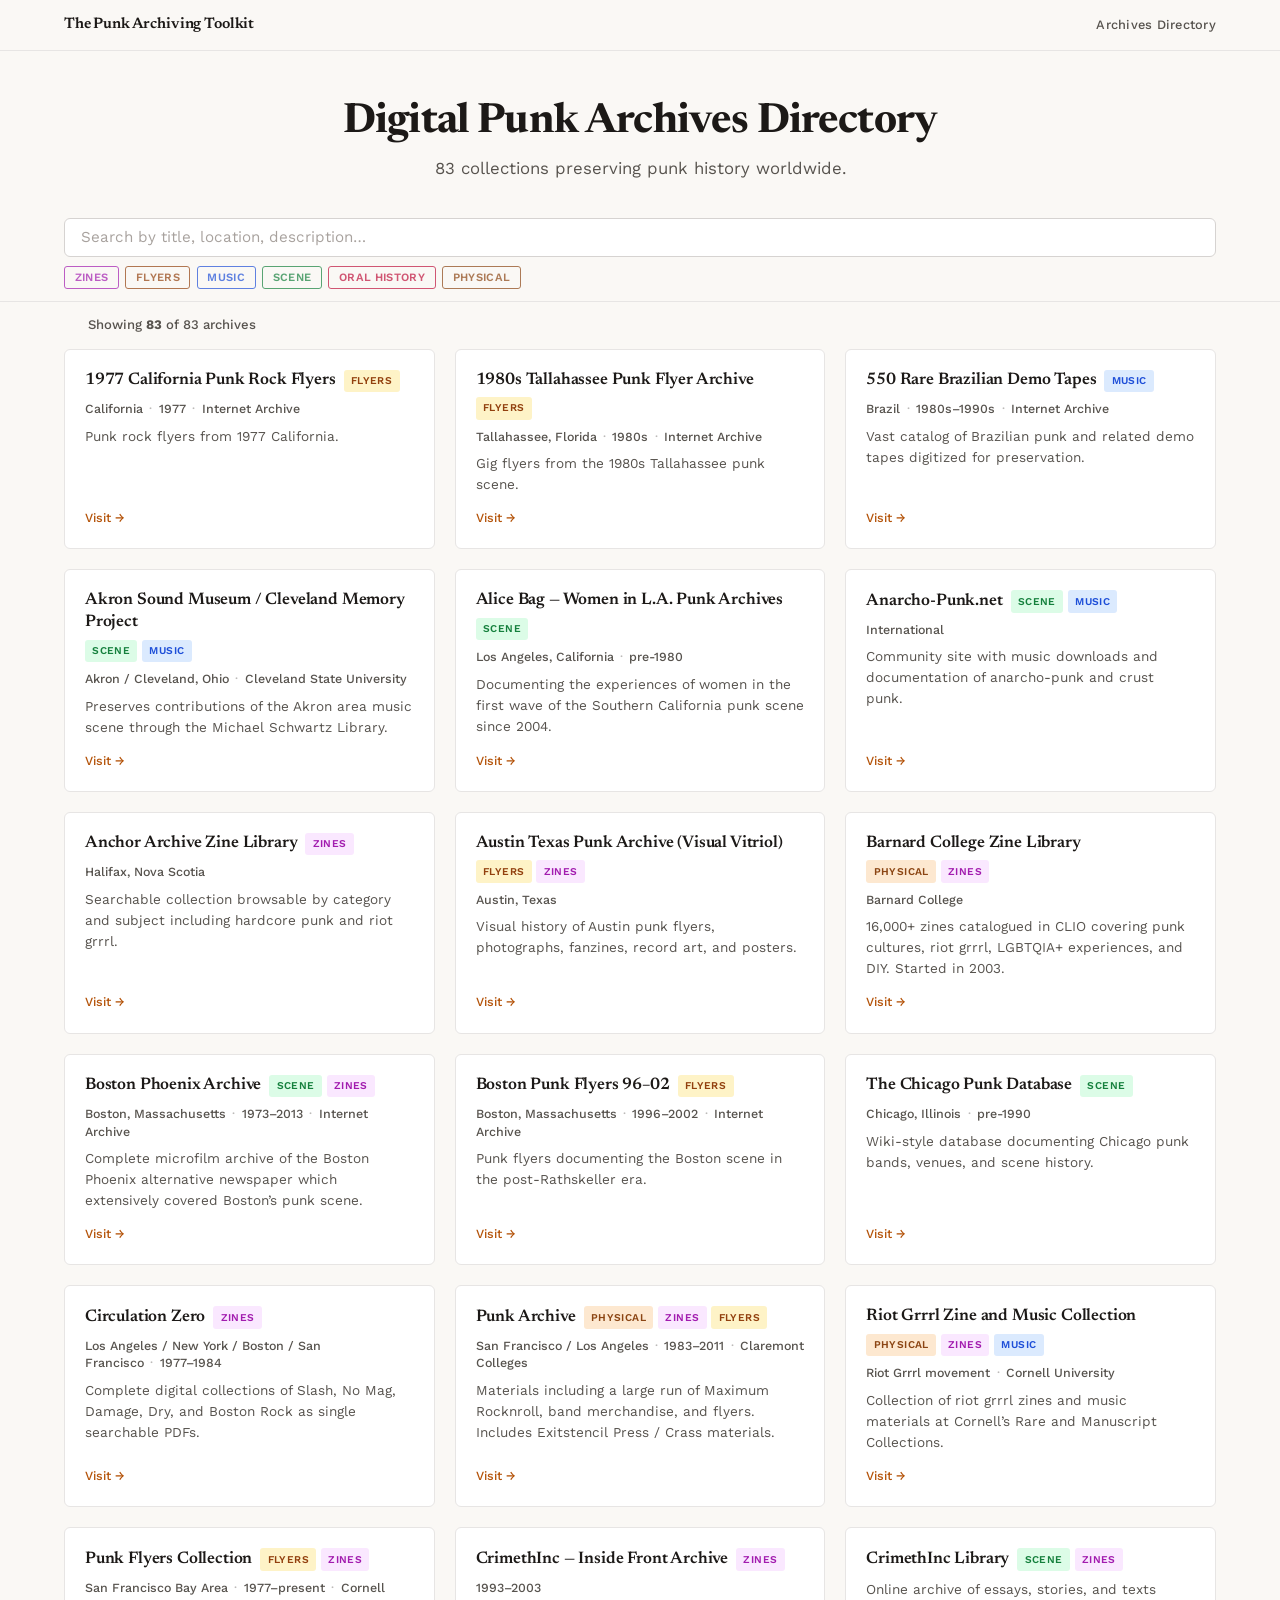
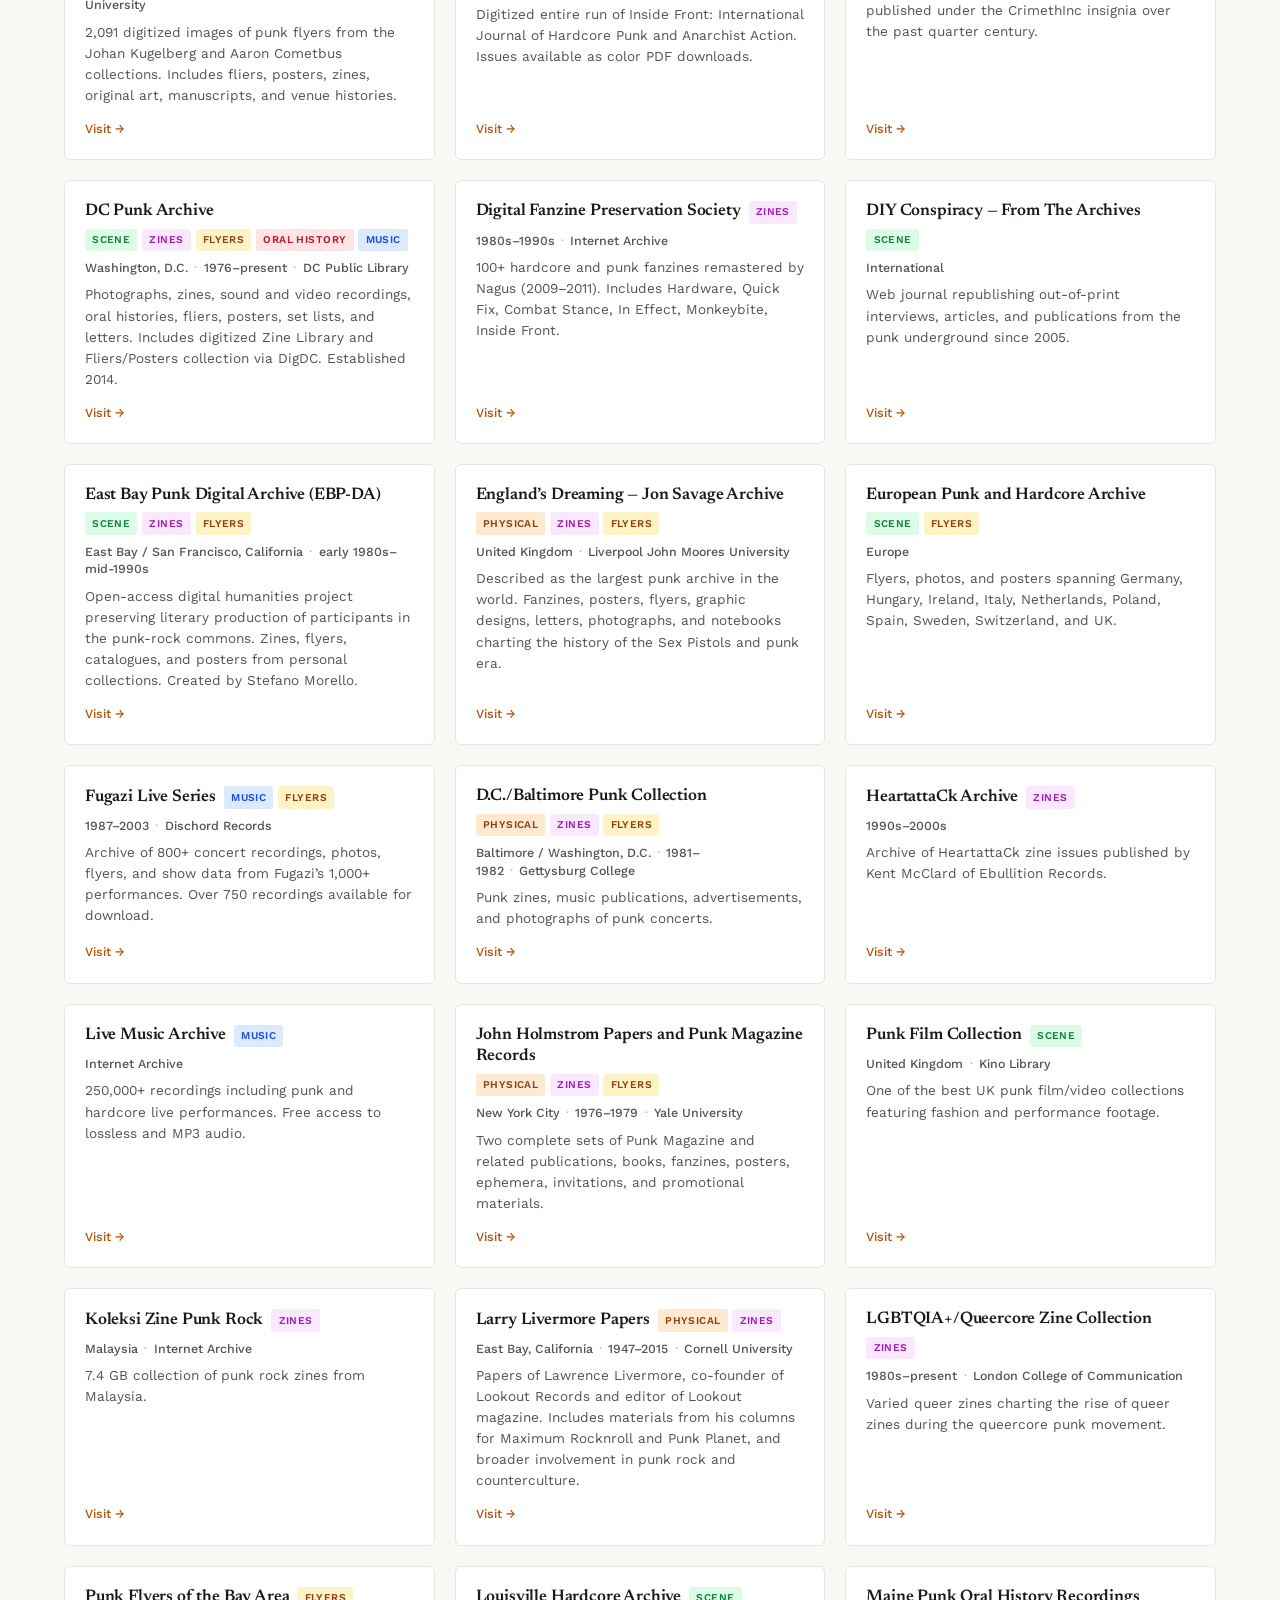
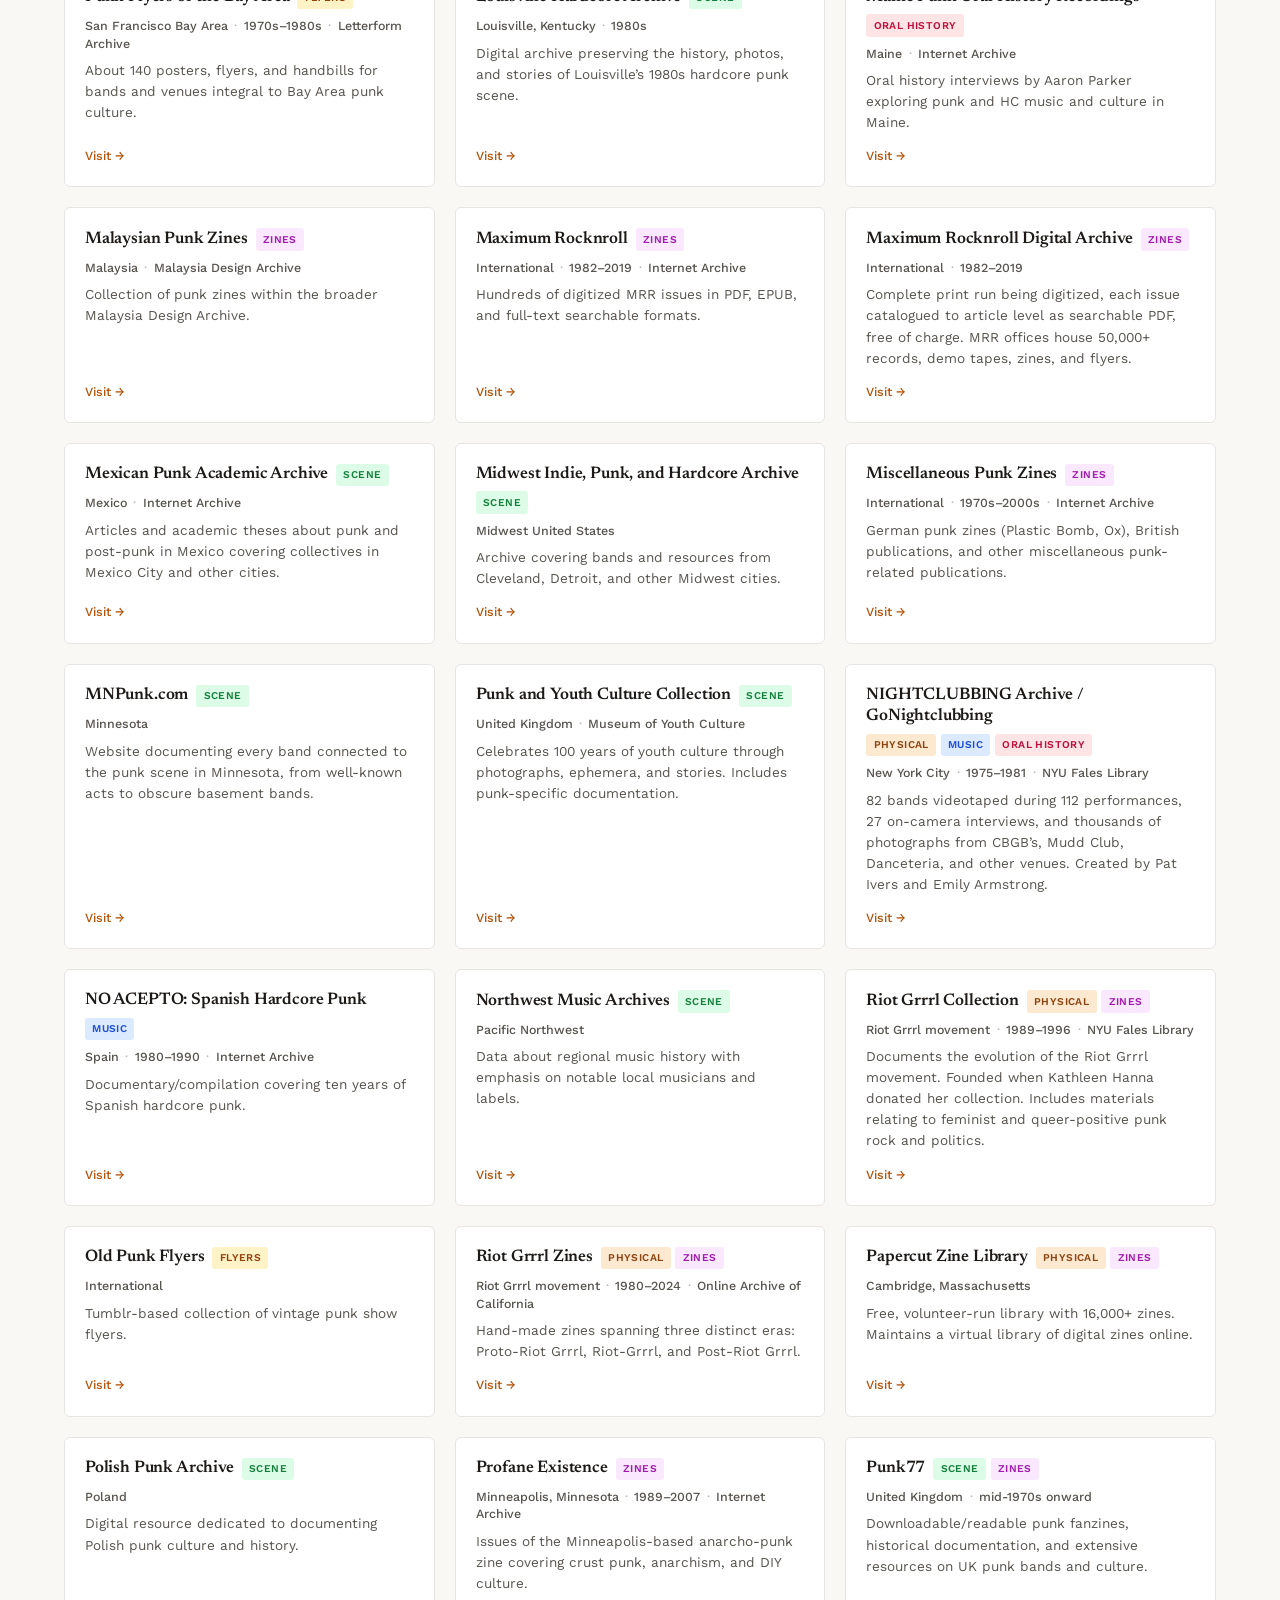
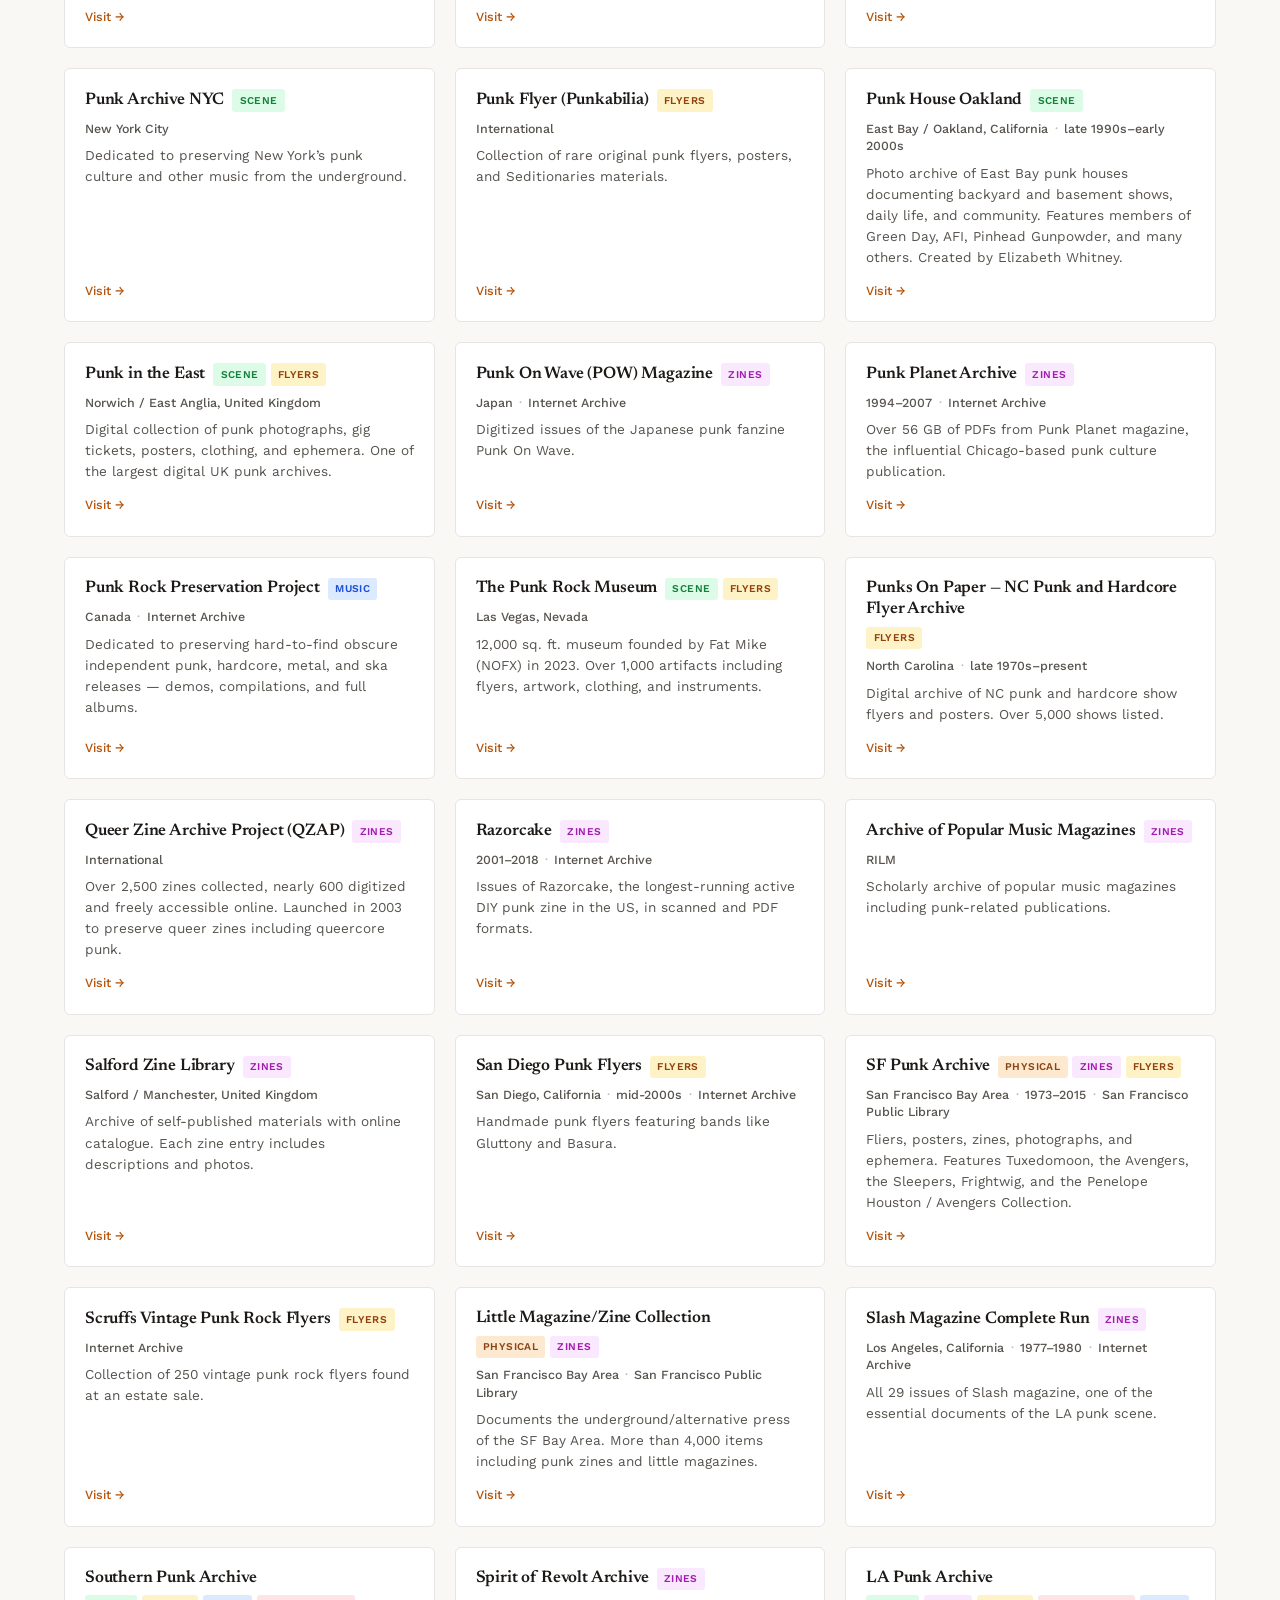
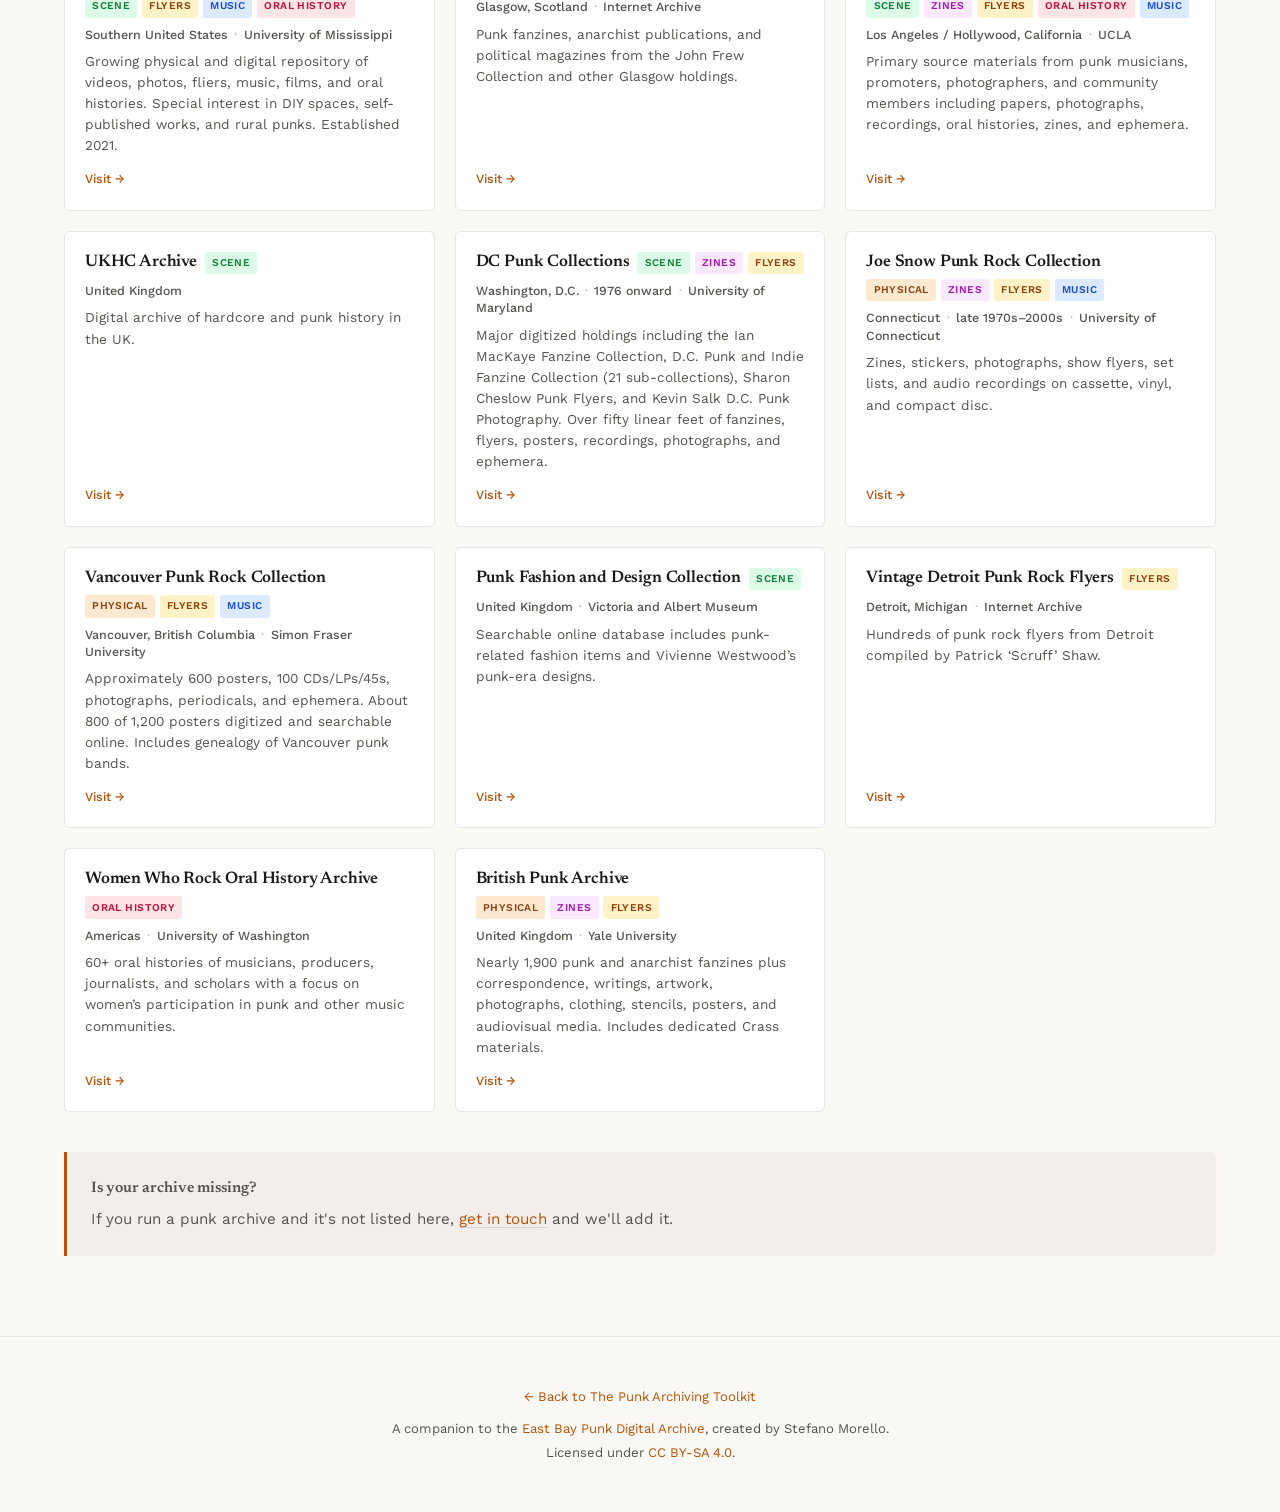
==== commit 4f866097: "Clean up archive titles, fix nav dropdown, and refine copy - Remove institution names from archive t" ====
--- a/archives.html
+++ b/archives.html
@@ -312,16 +312,15 @@
 
     .card-header {
       display: flex;
-      align-items: flex-start;
-      justify-content: space-between;
-      gap: 0.5rem;
+      flex-wrap: wrap;
+      align-items: baseline;
+      gap: 0.35rem 0.5rem;
     }
 
     .card-tags {
       display: flex;
       flex-wrap: wrap;
       gap: 0.3rem;
-      flex-shrink: 0;
     }
 
     .card-title {
@@ -414,6 +413,44 @@
       font-size: 1rem;
       max-width: var(--grid-max);
       margin: 0 auto;
+    }
+
+    /* ---- CALLOUT ---- */
+
+    .callout {
+      background: var(--bg-alt);
+      border-left: 3px solid var(--accent);
+      border-radius: 0 6px 6px 0;
+      padding: var(--space-md);
+      max-width: var(--grid-max);
+      margin-left: auto;
+      margin-right: auto;
+    }
+
+    .callout-title {
+      font-family: var(--font-display);
+      font-size: 1.05rem;
+      font-weight: 600;
+      line-height: 1.35;
+      margin-bottom: 0.4rem;
+      color: var(--text);
+    }
+
+    .callout p {
+      font-size: 0.95rem;
+      line-height: 1.65;
+      color: var(--text-secondary);
+    }
+
+    .callout a {
+      color: var(--accent);
+      text-decoration-color: var(--border);
+      text-underline-offset: 3px;
+      transition: text-decoration-color 0.2s;
+    }
+
+    .callout a:hover {
+      text-decoration-color: var(--accent);
     }
 
     /* ---- FOOTER ---- */
@@ -495,6 +532,10 @@
   </div>
   <div class="card-grid" id="grid"></div>
   <p class="empty-state" id="empty" hidden>No archives match your search. Try a different term or clear your filters.</p>
+  <div class="callout" style="margin-top:2.5rem;">
+    <p class="callout-title">Is your archive missing?</p>
+    <p>If you run a punk archive and it's not listed here, <a href="mailto:veritas44@gmail.com">get in touch</a> and we'll add it.</p>
+  </div>
 </main>
 
 <!-- FOOTER -->
@@ -507,89 +548,89 @@
 <script>
 /* ---- DATA (sorted alphabetically) ---- */
 var ARCHIVES = [
-  {title:"1977 California Punk Rock Flyers (Internet Archive)",url:"https://archive.org/details/1977CaliforniaPunkRockFlyers",scene:"California",years:"1977",description:"Punk rock flyers from 1977 California.",cats:["flyers"]},
-  {title:"1980s Tallahassee Punk Flyer Archive (Internet Archive)",url:"https://archive.org/details/1980s-tallahassee-punk-flyer-archive",scene:"Tallahassee, Florida",years:"1980s",description:"Gig flyers from the 1980s Tallahassee punk scene.",cats:["flyers"]},
-  {title:"550 Rare Brazilian Demo Tapes (Internet Archive)",url:"https://archive.org/details/550-rare-brazilian-demo-tapes-full-archive",scene:"Brazil",years:"1980s\u20131990s",description:"Vast catalog of Brazilian punk and related demo tapes digitized for preservation.",cats:["music"]},
+  {title:"1977 California Punk Rock Flyers",url:"https://archive.org/details/1977CaliforniaPunkRockFlyers",scene:"California",years:"1977",inst:"Internet Archive",description:"Punk rock flyers from 1977 California.",cats:["flyers"]},
+  {title:"1980s Tallahassee Punk Flyer Archive",url:"https://archive.org/details/1980s-tallahassee-punk-flyer-archive",scene:"Tallahassee, Florida",years:"1980s",inst:"Internet Archive",description:"Gig flyers from the 1980s Tallahassee punk scene.",cats:["flyers"]},
+  {title:"550 Rare Brazilian Demo Tapes",url:"https://archive.org/details/550-rare-brazilian-demo-tapes-full-archive",scene:"Brazil",years:"1980s\u20131990s",inst:"Internet Archive",description:"Vast catalog of Brazilian punk and related demo tapes digitized for preservation.",cats:["music"]},
   {title:"Akron Sound Museum / Cleveland Memory Project",url:"http://www.clevelandmemory.org/aks/index.html",scene:"Akron / Cleveland, Ohio",inst:"Cleveland State University",description:"Preserves contributions of the Akron area music scene through the Michael Schwartz Library.",cats:["scene","music"]},
   {title:"Alice Bag \u2014 Women in L.A. Punk Archives",url:"https://alicebag.com/women-in-la-punk",scene:"Los Angeles, California",years:"pre-1980",description:"Documenting the experiences of women in the first wave of the Southern California punk scene since 2004.",cats:["scene"]},
   {title:"Anarcho-Punk.net",url:"https://www.anarcho-punk.net/",scene:"International",description:"Community site with music downloads and documentation of anarcho-punk and crust punk.",cats:["scene","music"]},
   {title:"Anchor Archive Zine Library",url:"https://anchorarchive.org/",scene:"Halifax, Nova Scotia",description:"Searchable collection browsable by category and subject including hardcore punk and riot grrrl.",cats:["zines"]},
   {title:"Austin Texas Punk Archive (Visual Vitriol)",url:"https://austinpunk.wordpress.com/",scene:"Austin, Texas",description:"Visual history of Austin punk flyers, photographs, fanzines, record art, and posters.",cats:["flyers","zines"]},
   {title:"Barnard College Zine Library",url:"https://zines.barnard.edu/",inst:"Barnard College",description:"16,000+ zines catalogued in CLIO covering punk cultures, riot grrrl, LGBTQIA+ experiences, and DIY. Started in 2003.",cats:["physical","zines"]},
-  {title:"Boston Phoenix Archive (Internet Archive)",url:"https://archive.org/details/pub_boston-phoenix",scene:"Boston, Massachusetts",years:"1973\u20132013",description:"Complete microfilm archive of the Boston Phoenix alternative newspaper which extensively covered Boston\u2019s punk scene.",cats:["scene","zines"]},
-  {title:"Boston Punk Flyers 96\u201302 (Internet Archive)",url:"https://archive.org/details/boston_punk_flyers",scene:"Boston, Massachusetts",years:"1996\u20132002",description:"Punk flyers documenting the Boston scene in the post-Rathskeller era.",cats:["flyers"]},
+  {title:"Boston Phoenix Archive",url:"https://archive.org/details/pub_boston-phoenix",scene:"Boston, Massachusetts",years:"1973\u20132013",inst:"Internet Archive",description:"Complete microfilm archive of the Boston Phoenix alternative newspaper which extensively covered Boston\u2019s punk scene.",cats:["scene","zines"]},
+  {title:"Boston Punk Flyers 96\u201302",url:"https://archive.org/details/boston_punk_flyers",scene:"Boston, Massachusetts",years:"1996\u20132002",inst:"Internet Archive",description:"Punk flyers documenting the Boston scene in the post-Rathskeller era.",cats:["flyers"]},
   {title:"The Chicago Punk Database",url:"https://punkdatabase.com/wiki/Main_Page",scene:"Chicago, Illinois",years:"pre-1990",description:"Wiki-style database documenting Chicago punk bands, venues, and scene history.",cats:["scene"]},
   {title:"Circulation Zero",url:"https://www.circulationzero.com/",scene:"Los Angeles / New York / Boston / San Francisco",years:"1977\u20131984",description:"Complete digital collections of Slash, No Mag, Damage, Dry, and Boston Rock as single searchable PDFs.",cats:["zines"]},
-  {title:"Claremont Colleges Library Punk Archive",url:"https://claremont.as.atlas-sys.com/repositories/3/resources/747",scene:"San Francisco / Los Angeles",years:"1983\u20132011",inst:"Claremont Colleges",description:"Materials including a large run of Maximum Rocknroll, band merchandise, and flyers. Includes Exitstencil Press / Crass materials.",cats:["physical","zines","flyers"]},
-  {title:"Cornell \u2014 Riot Grrrl Zine and Music Collection",url:"http://rmc.library.cornell.edu/EAD/htmldocs/RMM08125.html",scene:"Riot Grrrl movement",inst:"Cornell University",description:"Collection of riot grrrl zines and music materials at Cornell\u2019s Rare and Manuscript Collections.",cats:["physical","zines","music"]},
-  {title:"Cornell University Punk Flyers",url:"https://digital.library.cornell.edu/collections/punkflyers",scene:"San Francisco Bay Area",years:"1977\u2013present",inst:"Cornell University",description:"2,091 digitized images of punk flyers from the Johan Kugelberg and Aaron Cometbus collections. Includes fliers, posters, zines, original art, manuscripts, and venue histories.",cats:["flyers","zines"]},
+  {title:"Punk Archive",url:"https://claremont.as.atlas-sys.com/repositories/3/resources/747",scene:"San Francisco / Los Angeles",years:"1983\u20132011",inst:"Claremont Colleges",description:"Materials including a large run of Maximum Rocknroll, band merchandise, and flyers. Includes Exitstencil Press / Crass materials.",cats:["physical","zines","flyers"]},
+  {title:"Riot Grrrl Zine and Music Collection",url:"http://rmc.library.cornell.edu/EAD/htmldocs/RMM08125.html",scene:"Riot Grrrl movement",inst:"Cornell University",description:"Collection of riot grrrl zines and music materials at Cornell\u2019s Rare and Manuscript Collections.",cats:["physical","zines","music"]},
+  {title:"Punk Flyers Collection",url:"https://digital.library.cornell.edu/collections/punkflyers",scene:"San Francisco Bay Area",years:"1977\u2013present",inst:"Cornell University",description:"2,091 digitized images of punk flyers from the Johan Kugelberg and Aaron Cometbus collections. Includes fliers, posters, zines, original art, manuscripts, and venue histories.",cats:["flyers","zines"]},
   {title:"CrimethInc \u2014 Inside Front Archive",url:"https://crimethinc.com/categories/inside-front",years:"1993\u20132003",description:"Digitized entire run of Inside Front: International Journal of Hardcore Punk and Anarchist Action. Issues available as color PDF downloads.",cats:["zines"]},
   {title:"CrimethInc Library",url:"https://crimethinc.com/library",description:"Online archive of essays, stories, and texts published under the CrimethInc insignia over the past quarter century.",cats:["scene","zines"]},
   {title:"DC Punk Archive",url:"https://digdc.dclibrary.org/do/2b8435ca-71ba-4674-b3a4-7da2ed280c5e",scene:"Washington, D.C.",years:"1976\u2013present",inst:"DC Public Library",description:"Photographs, zines, sound and video recordings, oral histories, fliers, posters, set lists, and letters. Includes digitized Zine Library and Fliers/Posters collection via DigDC. Established 2014.",cats:["scene","zines","flyers","oral-history","music"]},
-  {title:"Digital Fanzine Preservation Society (Internet Archive)",url:"https://archive.org/details/digitalfanzinepreservationsociety",years:"1980s\u20131990s",description:"100+ hardcore and punk fanzines remastered by Nagus (2009\u20132011). Includes Hardware, Quick Fix, Combat Stance, In Effect, Monkeybite, Inside Front.",cats:["zines"]},
+  {title:"Digital Fanzine Preservation Society",url:"https://archive.org/details/digitalfanzinepreservationsociety",years:"1980s\u20131990s",inst:"Internet Archive",description:"100+ hardcore and punk fanzines remastered by Nagus (2009\u20132011). Includes Hardware, Quick Fix, Combat Stance, In Effect, Monkeybite, Inside Front.",cats:["zines"]},
   {title:"DIY Conspiracy \u2014 From The Archives",url:"https://diyconspiracy.net/category/features/punk-archives/",scene:"International",description:"Web journal republishing out-of-print interviews, articles, and publications from the punk underground since 2005.",cats:["scene"]},
   {title:"East Bay Punk Digital Archive (EBP-DA)",url:"https://eastbaypunkda.com/",scene:"East Bay / San Francisco, California",years:"early 1980s\u2013mid-1990s",description:"Open-access digital humanities project preserving literary production of participants in the punk-rock commons. Zines, flyers, catalogues, and posters from personal collections. Created by Stefano Morello.",cats:["scene","zines","flyers"]},
   {title:"England\u2019s Dreaming \u2014 Jon Savage Archive",url:"https://archives.ljmu.ac.uk/Record.aspx?src=Catalog&id=ED",scene:"United Kingdom",inst:"Liverpool John Moores University",description:"Described as the largest punk archive in the world. Fanzines, posters, flyers, graphic designs, letters, photographs, and notebooks charting the history of the Sex Pistols and punk era.",cats:["physical","zines","flyers"]},
   {title:"European Punk and Hardcore Archive",url:"https://europunk.wordpress.com/",scene:"Europe",description:"Flyers, photos, and posters spanning Germany, Hungary, Ireland, Italy, Netherlands, Poland, Spain, Sweden, Switzerland, and UK.",cats:["scene","flyers"]},
   {title:"Fugazi Live Series",url:"https://dischord.com/fugazi_live_series",years:"1987\u20132003",inst:"Dischord Records",description:"Archive of 800+ concert recordings, photos, flyers, and show data from Fugazi\u2019s 1,000+ performances. Over 750 recordings available for download.",cats:["music","flyers"]},
-  {title:"Gettysburg College \u2014 D.C./Baltimore Punk Collection",url:"https://archives.gettysburg.edu/repositories/4/resources/301",scene:"Baltimore / Washington, D.C.",years:"1981\u20131982",inst:"Gettysburg College",description:"Punk zines, music publications, advertisements, and photographs of punk concerts.",cats:["physical","zines","flyers"]},
+  {title:"D.C./Baltimore Punk Collection",url:"https://archives.gettysburg.edu/repositories/4/resources/301",scene:"Baltimore / Washington, D.C.",years:"1981\u20131982",inst:"Gettysburg College",description:"Punk zines, music publications, advertisements, and photographs of punk concerts.",cats:["physical","zines","flyers"]},
   {title:"HeartattaCk Archive",url:"http://heartattackarchive.com/",years:"1990s\u20132000s",description:"Archive of HeartattaCk zine issues published by Kent McClard of Ebullition Records.",cats:["zines"]},
-  {title:"Internet Archive \u2014 Live Music Archive",url:"https://archive.org/details/etree",inst:"Internet Archive",description:"250,000+ recordings including punk and hardcore live performances. Free access to lossless and MP3 audio.",cats:["music"]},
+  {title:"Live Music Archive",url:"https://archive.org/details/etree",inst:"Internet Archive",description:"250,000+ recordings including punk and hardcore live performances. Free access to lossless and MP3 audio.",cats:["music"]},
   {title:"John Holmstrom Papers and Punk Magazine Records",url:"https://archives.yale.edu/repositories/11/resources/920",scene:"New York City",years:"1976\u20131979",inst:"Yale University",description:"Two complete sets of Punk Magazine and related publications, books, fanzines, posters, ephemera, invitations, and promotional materials.",cats:["physical","zines","flyers"]},
-  {title:"Kino Library \u2014 Punk Collection",url:"https://www.kinolibrary.com/collections/subcultures/punk",scene:"United Kingdom",inst:"Kino Library",description:"One of the best UK punk film/video collections featuring fashion and performance footage.",cats:["scene"]},
-  {title:"Koleksi Zine Punk Rock \u2014 Malaysia (Internet Archive)",url:"https://archive.org/details/koleksizine",scene:"Malaysia",description:"7.4 GB collection of punk rock zines from Malaysia.",cats:["zines"]},
+  {title:"Punk Film Collection",url:"https://www.kinolibrary.com/collections/subcultures/punk",scene:"United Kingdom",inst:"Kino Library",description:"One of the best UK punk film/video collections featuring fashion and performance footage.",cats:["scene"]},
+  {title:"Koleksi Zine Punk Rock",url:"https://archive.org/details/koleksizine",scene:"Malaysia",inst:"Internet Archive",description:"7.4 GB collection of punk rock zines from Malaysia.",cats:["zines"]},
   {title:"Larry Livermore Papers",url:"http://rmc.library.cornell.edu/EAD/htmldocs/RMM08749.html",scene:"East Bay, California",years:"1947\u20132015",inst:"Cornell University",description:"Papers of Lawrence Livermore, co-founder of Lookout Records and editor of Lookout magazine. Includes materials from his columns for Maximum Rocknroll and Punk Planet, and broader involvement in punk rock and counterculture.",cats:["physical","zines"]},
-  {title:"LCC Zine Collection \u2014 LGBTQIA+/Queercore",url:"https://lcczinecollection.myblog.arts.ac.uk/lgbtqia-zines/",years:"1980s\u2013present",inst:"London College of Communication",description:"Varied queer zines charting the rise of queer zines during the queercore punk movement.",cats:["zines"]},
-  {title:"Letterform Archive \u2014 Punk Flyers of the Bay Area",url:"https://oa.letterformarchive.org/?dims=Format,Decade&vals0=Flyer&sortby=collection&vals1=1970s,1980s&searchText=punk",scene:"San Francisco Bay Area",years:"1970s\u20131980s",inst:"Letterform Archive",description:"About 140 posters, flyers, and handbills for bands and venues integral to Bay Area punk culture.",cats:["flyers"]},
+  {title:"LGBTQIA+/Queercore Zine Collection",url:"https://lcczinecollection.myblog.arts.ac.uk/lgbtqia-zines/",years:"1980s\u2013present",inst:"London College of Communication",description:"Varied queer zines charting the rise of queer zines during the queercore punk movement.",cats:["zines"]},
+  {title:"Punk Flyers of the Bay Area",url:"https://oa.letterformarchive.org/?dims=Format,Decade&vals0=Flyer&sortby=collection&vals1=1970s,1980s&searchText=punk",scene:"San Francisco Bay Area",years:"1970s\u20131980s",inst:"Letterform Archive",description:"About 140 posters, flyers, and handbills for bands and venues integral to Bay Area punk culture.",cats:["flyers"]},
   {title:"Louisville Hardcore Archive",url:"https://louisvillehardcorearchive.com/",scene:"Louisville, Kentucky",years:"1980s",description:"Digital archive preserving the history, photos, and stories of Louisville\u2019s 1980s hardcore punk scene.",cats:["scene"]},
-  {title:"Maine Punk Oral History Recordings (Internet Archive)",url:"https://archive.org/details/mainepunkoralhistory",scene:"Maine",description:"Oral history interviews by Aaron Parker exploring punk and HC music and culture in Maine.",cats:["oral-history"]},
-  {title:"Malaysia Design Archive \u2014 Punk Zines",url:"https://search.malaysiadesignarchive.org/collections/punk-zines/",scene:"Malaysia",inst:"Malaysia Design Archive",description:"Collection of punk zines within the broader Malaysia Design Archive.",cats:["zines"]},
-  {title:"Maximum Rocknroll (Internet Archive)",url:"https://archive.org/details/maximumrnr",scene:"International",years:"1982\u20132019",description:"Hundreds of digitized MRR issues in PDF, EPUB, and full-text searchable formats.",cats:["zines"]},
+  {title:"Maine Punk Oral History Recordings",url:"https://archive.org/details/mainepunkoralhistory",scene:"Maine",inst:"Internet Archive",description:"Oral history interviews by Aaron Parker exploring punk and HC music and culture in Maine.",cats:["oral-history"]},
+  {title:"Malaysian Punk Zines",url:"https://search.malaysiadesignarchive.org/collections/punk-zines/",scene:"Malaysia",inst:"Malaysia Design Archive",description:"Collection of punk zines within the broader Malaysia Design Archive.",cats:["zines"]},
+  {title:"Maximum Rocknroll",url:"https://archive.org/details/maximumrnr",scene:"International",years:"1982\u20132019",inst:"Internet Archive",description:"Hundreds of digitized MRR issues in PDF, EPUB, and full-text searchable formats.",cats:["zines"]},
   {title:"Maximum Rocknroll Digital Archive",url:"https://www.maximumrocknroll.com/archive/",scene:"International",years:"1982\u20132019",description:"Complete print run being digitized, each issue catalogued to article level as searchable PDF, free of charge. MRR offices house 50,000+ records, demo tapes, zines, and flyers.",cats:["zines"]},
-  {title:"Mexican Punk Academic Archive (Internet Archive)",url:"https://archive.org/details/punkppmex",scene:"Mexico",description:"Articles and academic theses about punk and post-punk in Mexico covering collectives in Mexico City and other cities.",cats:["scene"]},
+  {title:"Mexican Punk Academic Archive",url:"https://archive.org/details/punkppmex",scene:"Mexico",inst:"Internet Archive",description:"Articles and academic theses about punk and post-punk in Mexico covering collectives in Mexico City and other cities.",cats:["scene"]},
   {title:"Midwest Indie, Punk, and Hardcore Archive",url:"https://midwestpunk.wordpress.com/",scene:"Midwest United States",description:"Archive covering bands and resources from Cleveland, Detroit, and other Midwest cities.",cats:["scene"]},
-  {title:"Miscellaneous Punk Zines (Internet Archive)",url:"https://archive.org/details/misczinespunk",scene:"International",years:"1970s\u20132000s",description:"German punk zines (Plastic Bomb, Ox), British publications, and other miscellaneous punk-related publications.",cats:["zines"]},
+  {title:"Miscellaneous Punk Zines",url:"https://archive.org/details/misczinespunk",scene:"International",years:"1970s\u20132000s",inst:"Internet Archive",description:"German punk zines (Plastic Bomb, Ox), British publications, and other miscellaneous punk-related publications.",cats:["zines"]},
   {title:"MNPunk.com",url:"http://mnpunk.com/",scene:"Minnesota",description:"Website documenting every band connected to the punk scene in Minnesota, from well-known acts to obscure basement bands.",cats:["scene"]},
-  {title:"Museum of Youth Culture \u2014 Punk Collection",url:"https://www.museumofyouthculture.com/punk/",scene:"United Kingdom",inst:"Museum of Youth Culture",description:"Celebrates 100 years of youth culture through photographs, ephemera, and stories. Includes punk-specific documentation.",cats:["scene"]},
+  {title:"Punk and Youth Culture Collection",url:"https://www.museumofyouthculture.com/punk/",scene:"United Kingdom",inst:"Museum of Youth Culture",description:"Celebrates 100 years of youth culture through photographs, ephemera, and stories. Includes punk-specific documentation.",cats:["scene"]},
   {title:"NIGHTCLUBBING Archive / GoNightclubbing",url:"https://www.gonightclubbing.com",scene:"New York City",years:"1975\u20131981",inst:"NYU Fales Library",description:"82 bands videotaped during 112 performances, 27 on-camera interviews, and thousands of photographs from CBGB\u2019s, Mudd Club, Danceteria, and other venues. Created by Pat Ivers and Emily Armstrong.",cats:["physical","music","oral-history"]},
-  {title:"NO ACEPTO: Spanish Hardcore Punk (Internet Archive)",url:"https://archive.org/details/no-acepto-1980-1990-10-anos-de-hardcore-punk-ira-y-caos",scene:"Spain",years:"1980\u20131990",description:"Documentary/compilation covering ten years of Spanish hardcore punk.",cats:["music"]},
+  {title:"NO ACEPTO: Spanish Hardcore Punk",url:"https://archive.org/details/no-acepto-1980-1990-10-anos-de-hardcore-punk-ira-y-caos",scene:"Spain",years:"1980\u20131990",inst:"Internet Archive",description:"Documentary/compilation covering ten years of Spanish hardcore punk.",cats:["music"]},
   {title:"Northwest Music Archives",url:"https://nwmusicarchives.com/",scene:"Pacific Northwest",description:"Data about regional music history with emphasis on notable local musicians and labels.",cats:["scene"]},
-  {title:"NYU Fales Library \u2014 Riot Grrrl Collection",url:"https://guides.nyu.edu/riot-grrrl",scene:"Riot Grrrl movement",years:"1989\u20131996",inst:"NYU Fales Library",description:"Documents the evolution of the Riot Grrrl movement. Founded when Kathleen Hanna donated her collection. Includes materials relating to feminist and queer-positive punk rock and politics.",cats:["physical","zines"]},
+  {title:"Riot Grrrl Collection",url:"https://guides.nyu.edu/riot-grrrl",scene:"Riot Grrrl movement",years:"1989\u20131996",inst:"NYU Fales Library",description:"Documents the evolution of the Riot Grrrl movement. Founded when Kathleen Hanna donated her collection. Includes materials relating to feminist and queer-positive punk rock and politics.",cats:["physical","zines"]},
   {title:"Old Punk Flyers",url:"https://oldpunkflyers.tumblr.com/",scene:"International",description:"Tumblr-based collection of vintage punk show flyers.",cats:["flyers"]},
-  {title:"Online Archive of California \u2014 Riot Grrrl Zines",url:"https://oac.cdlib.org/findaid/ark:/13030/c88g8tq6",scene:"Riot Grrrl movement",years:"1980\u20132024",inst:"Online Archive of California",description:"Hand-made zines spanning three distinct eras: Proto-Riot Grrrl, Riot-Grrrl, and Post-Riot Grrrl.",cats:["physical","zines"]},
+  {title:"Riot Grrrl Zines",url:"https://oac.cdlib.org/findaid/ark:/13030/c88g8tq6",scene:"Riot Grrrl movement",years:"1980\u20132024",inst:"Online Archive of California",description:"Hand-made zines spanning three distinct eras: Proto-Riot Grrrl, Riot-Grrrl, and Post-Riot Grrrl.",cats:["physical","zines"]},
   {title:"Papercut Zine Library",url:"https://www.papercutzinelibrary.com/",scene:"Cambridge, Massachusetts",description:"Free, volunteer-run library with 16,000+ zines. Maintains a virtual library of digital zines online.",cats:["physical","zines"]},
   {title:"Polish Punk Archive",url:"https://polishpunkarchive.pl/",scene:"Poland",description:"Digital resource dedicated to documenting Polish punk culture and history.",cats:["scene"]},
-  {title:"Profane Existence (Internet Archive)",url:"https://archive.org/details/profane_existence_1",scene:"Minneapolis, Minnesota",years:"1989\u20132007",description:"Issues of the Minneapolis-based anarcho-punk zine covering crust punk, anarchism, and DIY culture.",cats:["zines"]},
+  {title:"Profane Existence",url:"https://archive.org/details/profane_existence_1",scene:"Minneapolis, Minnesota",years:"1989\u20132007",inst:"Internet Archive",description:"Issues of the Minneapolis-based anarcho-punk zine covering crust punk, anarchism, and DIY culture.",cats:["zines"]},
   {title:"Punk77",url:"https://punk77.co.uk/",scene:"United Kingdom",years:"mid-1970s onward",description:"Downloadable/readable punk fanzines, historical documentation, and extensive resources on UK punk bands and culture.",cats:["scene","zines"]},
   {title:"Punk Archive NYC",url:"https://punkarchivenyc.org/",scene:"New York City",description:"Dedicated to preserving New York\u2019s punk culture and other music from the underground.",cats:["scene"]},
   {title:"Punk Flyer (Punkabilia)",url:"https://www.punkflyer.com/",scene:"International",description:"Collection of rare original punk flyers, posters, and Seditionaries materials.",cats:["flyers"]},
   {title:"Punk House Oakland",url:"https://www.instagram.com/punkhouseoakland/",scene:"East Bay / Oakland, California",years:"late 1990s\u2013early 2000s",description:"Photo archive of East Bay punk houses documenting backyard and basement shows, daily life, and community. Features members of Green Day, AFI, Pinhead Gunpowder, and many others. Created by Elizabeth Whitney.",cats:["scene"]},
   {title:"Punk in the East",url:"https://punkintheeast.co.uk/",scene:"Norwich / East Anglia, United Kingdom",description:"Digital collection of punk photographs, gig tickets, posters, clothing, and ephemera. One of the largest digital UK punk archives.",cats:["scene","flyers"]},
-  {title:"Punk On Wave (POW) Magazine (Internet Archive)",url:"https://archive.org/details/punkonwavepowmagazine1",scene:"Japan",description:"Digitized issues of the Japanese punk fanzine Punk On Wave.",cats:["zines"]},
-  {title:"Punk Planet Archive (Internet Archive)",url:"https://archive.org/details/punkplanet",years:"1994\u20132007",description:"Over 56 GB of PDFs from Punk Planet magazine, the influential Chicago-based punk culture publication.",cats:["zines"]},
-  {title:"Punk Rock Preservation Project (Internet Archive)",url:"https://archive.org/search?query=creator%3A%22The+Punk+Rock+Preservation+Project%22",scene:"Canada",description:"Dedicated to preserving hard-to-find obscure independent punk, hardcore, metal, and ska releases \u2014 demos, compilations, and full albums.",cats:["music"]},
-  {title:"The Punk Rock Museum",url:"https://www.thepunkrockmuseum.com/",scene:"Las Vegas, Nevada",inst:"The Punk Rock Museum",description:"12,000 sq. ft. museum founded by Fat Mike (NOFX) in 2023. Over 1,000 artifacts including flyers, artwork, clothing, and instruments.",cats:["scene","flyers"]},
+  {title:"Punk On Wave (POW) Magazine",url:"https://archive.org/details/punkonwavepowmagazine1",scene:"Japan",inst:"Internet Archive",description:"Digitized issues of the Japanese punk fanzine Punk On Wave.",cats:["zines"]},
+  {title:"Punk Planet Archive",url:"https://archive.org/details/punkplanet",years:"1994\u20132007",inst:"Internet Archive",description:"Over 56 GB of PDFs from Punk Planet magazine, the influential Chicago-based punk culture publication.",cats:["zines"]},
+  {title:"Punk Rock Preservation Project",url:"https://archive.org/search?query=creator%3A%22The+Punk+Rock+Preservation+Project%22",scene:"Canada",inst:"Internet Archive",description:"Dedicated to preserving hard-to-find obscure independent punk, hardcore, metal, and ska releases \u2014 demos, compilations, and full albums.",cats:["music"]},
+  {title:"The Punk Rock Museum",url:"https://www.thepunkrockmuseum.com/",scene:"Las Vegas, Nevada",description:"12,000 sq. ft. museum founded by Fat Mike (NOFX) in 2023. Over 1,000 artifacts including flyers, artwork, clothing, and instruments.",cats:["scene","flyers"]},
   {title:"Punks On Paper \u2014 NC Punk and Hardcore Flyer Archive",url:"https://www.headfirstrecords.com/NCshows/",scene:"North Carolina",years:"late 1970s\u2013present",description:"Digital archive of NC punk and hardcore show flyers and posters. Over 5,000 shows listed.",cats:["flyers"]},
   {title:"Queer Zine Archive Project (QZAP)",url:"https://www.qzap.org/",scene:"International",description:"Over 2,500 zines collected, nearly 600 digitized and freely accessible online. Launched in 2003 to preserve queer zines including queercore punk.",cats:["zines"]},
-  {title:"Razorcake (Internet Archive)",url:"https://archive.org/details/razorcake",years:"2001\u20132018",description:"Issues of Razorcake, the longest-running active DIY punk zine in the US, in scanned and PDF formats.",cats:["zines"]},
-  {title:"RILM Archive of Popular Music Magazines",url:"https://www.rilm.org/rapmm/",inst:"RILM",description:"Scholarly archive of popular music magazines including punk-related publications.",cats:["zines"]},
+  {title:"Razorcake",url:"https://archive.org/details/razorcake",years:"2001\u20132018",inst:"Internet Archive",description:"Issues of Razorcake, the longest-running active DIY punk zine in the US, in scanned and PDF formats.",cats:["zines"]},
+  {title:"Archive of Popular Music Magazines",url:"https://www.rilm.org/rapmm/",inst:"RILM",description:"Scholarly archive of popular music magazines including punk-related publications.",cats:["zines"]},
   {title:"Salford Zine Library",url:"https://salfordzinelibrary.co.uk/",scene:"Salford / Manchester, United Kingdom",description:"Archive of self-published materials with online catalogue. Each zine entry includes descriptions and photos.",cats:["zines"]},
-  {title:"San Diego Punk Flyers (Internet Archive)",url:"https://archive.org/details/BOCbitch",scene:"San Diego, California",years:"mid-2000s",description:"Handmade punk flyers featuring bands like Gluttony and Basura.",cats:["flyers"]},
-  {title:"San Francisco Public Library \u2014 SF Punk Archive",url:"https://oac.cdlib.org/findaid/ark:/13030/c8sx6mxs/",scene:"San Francisco Bay Area",years:"1973\u20132015",inst:"San Francisco Public Library",description:"Fliers, posters, zines, photographs, and ephemera. Features Tuxedomoon, the Avengers, the Sleepers, Frightwig, and the Penelope Houston / Avengers Collection.",cats:["physical","zines","flyers"]},
-  {title:"Scruffs Vintage Punk Rock Flyers (Internet Archive)",url:"https://archive.org/details/scruffsvintagepunkrockflyers",description:"Collection of 250 vintage punk rock flyers found at an estate sale.",cats:["flyers"]},
-  {title:"SFPL Little Magazine/Zine Collection",url:"https://sfpl.org/locations/main-library/book-arts-special-collections/little-magazine-collection",scene:"San Francisco Bay Area",inst:"San Francisco Public Library",description:"Documents the underground/alternative press of the SF Bay Area. More than 4,000 items including punk zines and little magazines.",cats:["physical","zines"]},
-  {title:"Slash Magazine Complete Run (Internet Archive)",url:"https://archive.org/details/slash_circulation_zero",scene:"Los Angeles, California",years:"1977\u20131980",description:"All 29 issues of Slash magazine, one of the essential documents of the LA punk scene.",cats:["zines"]},
+  {title:"San Diego Punk Flyers",url:"https://archive.org/details/BOCbitch",scene:"San Diego, California",years:"mid-2000s",inst:"Internet Archive",description:"Handmade punk flyers featuring bands like Gluttony and Basura.",cats:["flyers"]},
+  {title:"SF Punk Archive",url:"https://oac.cdlib.org/findaid/ark:/13030/c8sx6mxs/",scene:"San Francisco Bay Area",years:"1973\u20132015",inst:"San Francisco Public Library",description:"Fliers, posters, zines, photographs, and ephemera. Features Tuxedomoon, the Avengers, the Sleepers, Frightwig, and the Penelope Houston / Avengers Collection.",cats:["physical","zines","flyers"]},
+  {title:"Scruffs Vintage Punk Rock Flyers",url:"https://archive.org/details/scruffsvintagepunkrockflyers",inst:"Internet Archive",description:"Collection of 250 vintage punk rock flyers found at an estate sale.",cats:["flyers"]},
+  {title:"Little Magazine/Zine Collection",url:"https://sfpl.org/locations/main-library/book-arts-special-collections/little-magazine-collection",scene:"San Francisco Bay Area",inst:"San Francisco Public Library",description:"Documents the underground/alternative press of the SF Bay Area. More than 4,000 items including punk zines and little magazines.",cats:["physical","zines"]},
+  {title:"Slash Magazine Complete Run",url:"https://archive.org/details/slash_circulation_zero",scene:"Los Angeles, California",years:"1977\u20131980",inst:"Internet Archive",description:"All 29 issues of Slash magazine, one of the essential documents of the LA punk scene.",cats:["zines"]},
   {title:"Southern Punk Archive",url:"https://southdocs.org/project/southern-punk-archive/",scene:"Southern United States",inst:"University of Mississippi",description:"Growing physical and digital repository of videos, photos, fliers, music, films, and oral histories. Special interest in DIY spaces, self-published works, and rural punks. Established 2021.",cats:["scene","flyers","music","oral-history"]},
-  {title:"Spirit of Revolt Archive \u2014 Glasgow (Internet Archive)",url:"https://archive.org/details/PunkFanzineTheDestructors",scene:"Glasgow, Scotland",description:"Punk fanzines, anarchist publications, and political magazines from the John Frew Collection and other Glasgow holdings.",cats:["zines"]},
-  {title:"UCLA Library Special Collections Punk Archive",url:"https://www.library.ucla.edu/collections/library-special-collections-punk-archive/",scene:"Los Angeles / Hollywood, California",inst:"UCLA",description:"Primary source materials from punk musicians, promoters, photographers, and community members including papers, photographs, recordings, oral histories, zines, and ephemera.",cats:["scene","zines","flyers","oral-history","music"]},
+  {title:"Spirit of Revolt Archive",url:"https://archive.org/details/PunkFanzineTheDestructors",scene:"Glasgow, Scotland",inst:"Internet Archive",description:"Punk fanzines, anarchist publications, and political magazines from the John Frew Collection and other Glasgow holdings.",cats:["zines"]},
+  {title:"LA Punk Archive",url:"https://www.library.ucla.edu/collections/library-special-collections-punk-archive/",scene:"Los Angeles / Hollywood, California",inst:"UCLA",description:"Primary source materials from punk musicians, promoters, photographers, and community members including papers, photographs, recordings, oral histories, zines, and ephemera.",cats:["scene","zines","flyers","oral-history","music"]},
   {title:"UKHC Archive",url:"https://www.ukhcarchive.co.uk/",scene:"United Kingdom",description:"Digital archive of hardcore and punk history in the UK.",cats:["scene"]},
-  {title:"UMD DC Punk Collections",url:"https://exhibitions.lib.umd.edu/dc-punk/the-collections",scene:"Washington, D.C.",years:"1976 onward",inst:"University of Maryland",description:"Major digitized holdings including the Ian MacKaye Fanzine Collection, D.C. Punk and Indie Fanzine Collection (21 sub-collections), Sharon Cheslow Punk Flyers, and Kevin Salk D.C. Punk Photography. Over fifty linear feet of fanzines, flyers, posters, recordings, photographs, and ephemera.",cats:["scene","zines","flyers"]},
-  {title:"University of Connecticut \u2014 Joe Snow Punk Rock Collection",url:"https://archivessearch.lib.uconn.edu/repositories/2/resources/1094",scene:"Connecticut",years:"late 1970s\u20132000s",inst:"University of Connecticut",description:"Zines, stickers, photographs, show flyers, set lists, and audio recordings on cassette, vinyl, and compact disc.",cats:["physical","zines","flyers","music"]},
+  {title:"DC Punk Collections",url:"https://exhibitions.lib.umd.edu/dc-punk/the-collections",scene:"Washington, D.C.",years:"1976 onward",inst:"University of Maryland",description:"Major digitized holdings including the Ian MacKaye Fanzine Collection, D.C. Punk and Indie Fanzine Collection (21 sub-collections), Sharon Cheslow Punk Flyers, and Kevin Salk D.C. Punk Photography. Over fifty linear feet of fanzines, flyers, posters, recordings, photographs, and ephemera.",cats:["scene","zines","flyers"]},
+  {title:"Joe Snow Punk Rock Collection",url:"https://archivessearch.lib.uconn.edu/repositories/2/resources/1094",scene:"Connecticut",years:"late 1970s\u20132000s",inst:"University of Connecticut",description:"Zines, stickers, photographs, show flyers, set lists, and audio recordings on cassette, vinyl, and compact disc.",cats:["physical","zines","flyers","music"]},
   {title:"Vancouver Punk Rock Collection",url:"https://digital.lib.sfu.ca/vanpunk-1-collection/vancouver-punk-rock-collection",scene:"Vancouver, British Columbia",inst:"Simon Fraser University",description:"Approximately 600 posters, 100 CDs/LPs/45s, photographs, periodicals, and ephemera. About 800 of 1,200 posters digitized and searchable online. Includes genealogy of Vancouver punk bands.",cats:["physical","flyers","music"]},
-  {title:"Victoria and Albert Museum \u2014 Punk Collection",url:"https://collections.vam.ac.uk/search/?q=punk",scene:"United Kingdom",inst:"Victoria and Albert Museum",description:"Searchable online database includes punk-related fashion items and Vivienne Westwood\u2019s punk-era designs.",cats:["scene"]},
-  {title:"Vintage Detroit Punk Rock Flyers (Internet Archive)",url:"https://archive.org/details/Patrick_Scruff_Shaw_Punk_Rock_Flyers",scene:"Detroit, Michigan",description:"Hundreds of punk rock flyers from Detroit compiled by Patrick \u2018Scruff\u2019 Shaw.",cats:["flyers"]},
+  {title:"Punk Fashion and Design Collection",url:"https://collections.vam.ac.uk/search/?q=punk",scene:"United Kingdom",inst:"Victoria and Albert Museum",description:"Searchable online database includes punk-related fashion items and Vivienne Westwood\u2019s punk-era designs.",cats:["scene"]},
+  {title:"Vintage Detroit Punk Rock Flyers",url:"https://archive.org/details/Patrick_Scruff_Shaw_Punk_Rock_Flyers",scene:"Detroit, Michigan",inst:"Internet Archive",description:"Hundreds of punk rock flyers from Detroit compiled by Patrick \u2018Scruff\u2019 Shaw.",cats:["flyers"]},
   {title:"Women Who Rock Oral History Archive",url:"https://content.lib.washington.edu/wwrweb/",scene:"Americas",inst:"University of Washington",description:"60+ oral histories of musicians, producers, journalists, and scholars with a focus on women\u2019s participation in punk and other music communities.",cats:["oral-history"]},
-  {title:"Yale Beinecke Library British Punk Archive",url:"https://archives.yale.edu/repositories/11/resources/11816",scene:"United Kingdom",inst:"Yale University",description:"Nearly 1,900 punk and anarchist fanzines plus correspondence, writings, artwork, photographs, clothing, stencils, posters, and audiovisual media. Includes dedicated Crass materials.",cats:["physical","zines","flyers"]}
+  {title:"British Punk Archive",url:"https://archives.yale.edu/repositories/11/resources/11816",scene:"United Kingdom",inst:"Yale University",description:"Nearly 1,900 punk and anarchist fanzines plus correspondence, writings, artwork, photographs, clothing, stencils, posters, and audiovisual media. Includes dedicated Crass materials.",cats:["physical","zines","flyers"]}
 ];
 
 /* ---- CATEGORIES ---- */
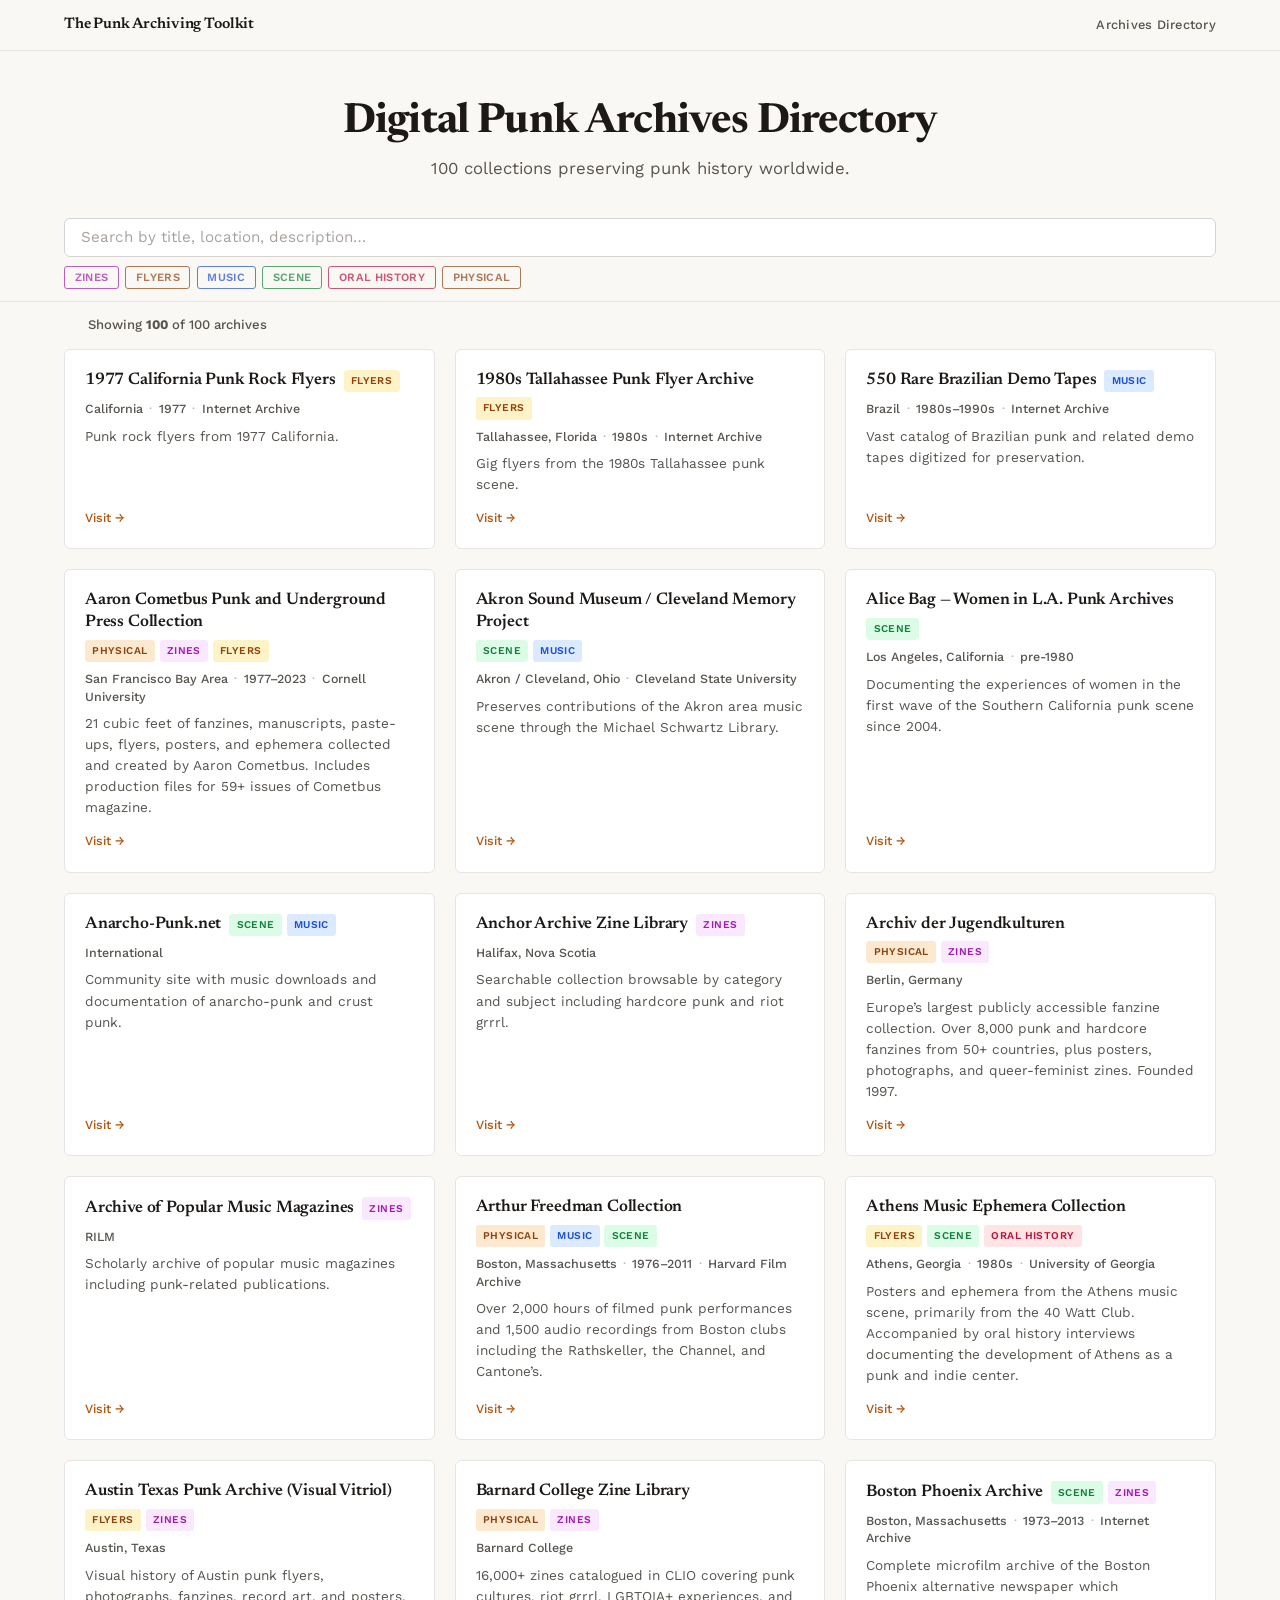
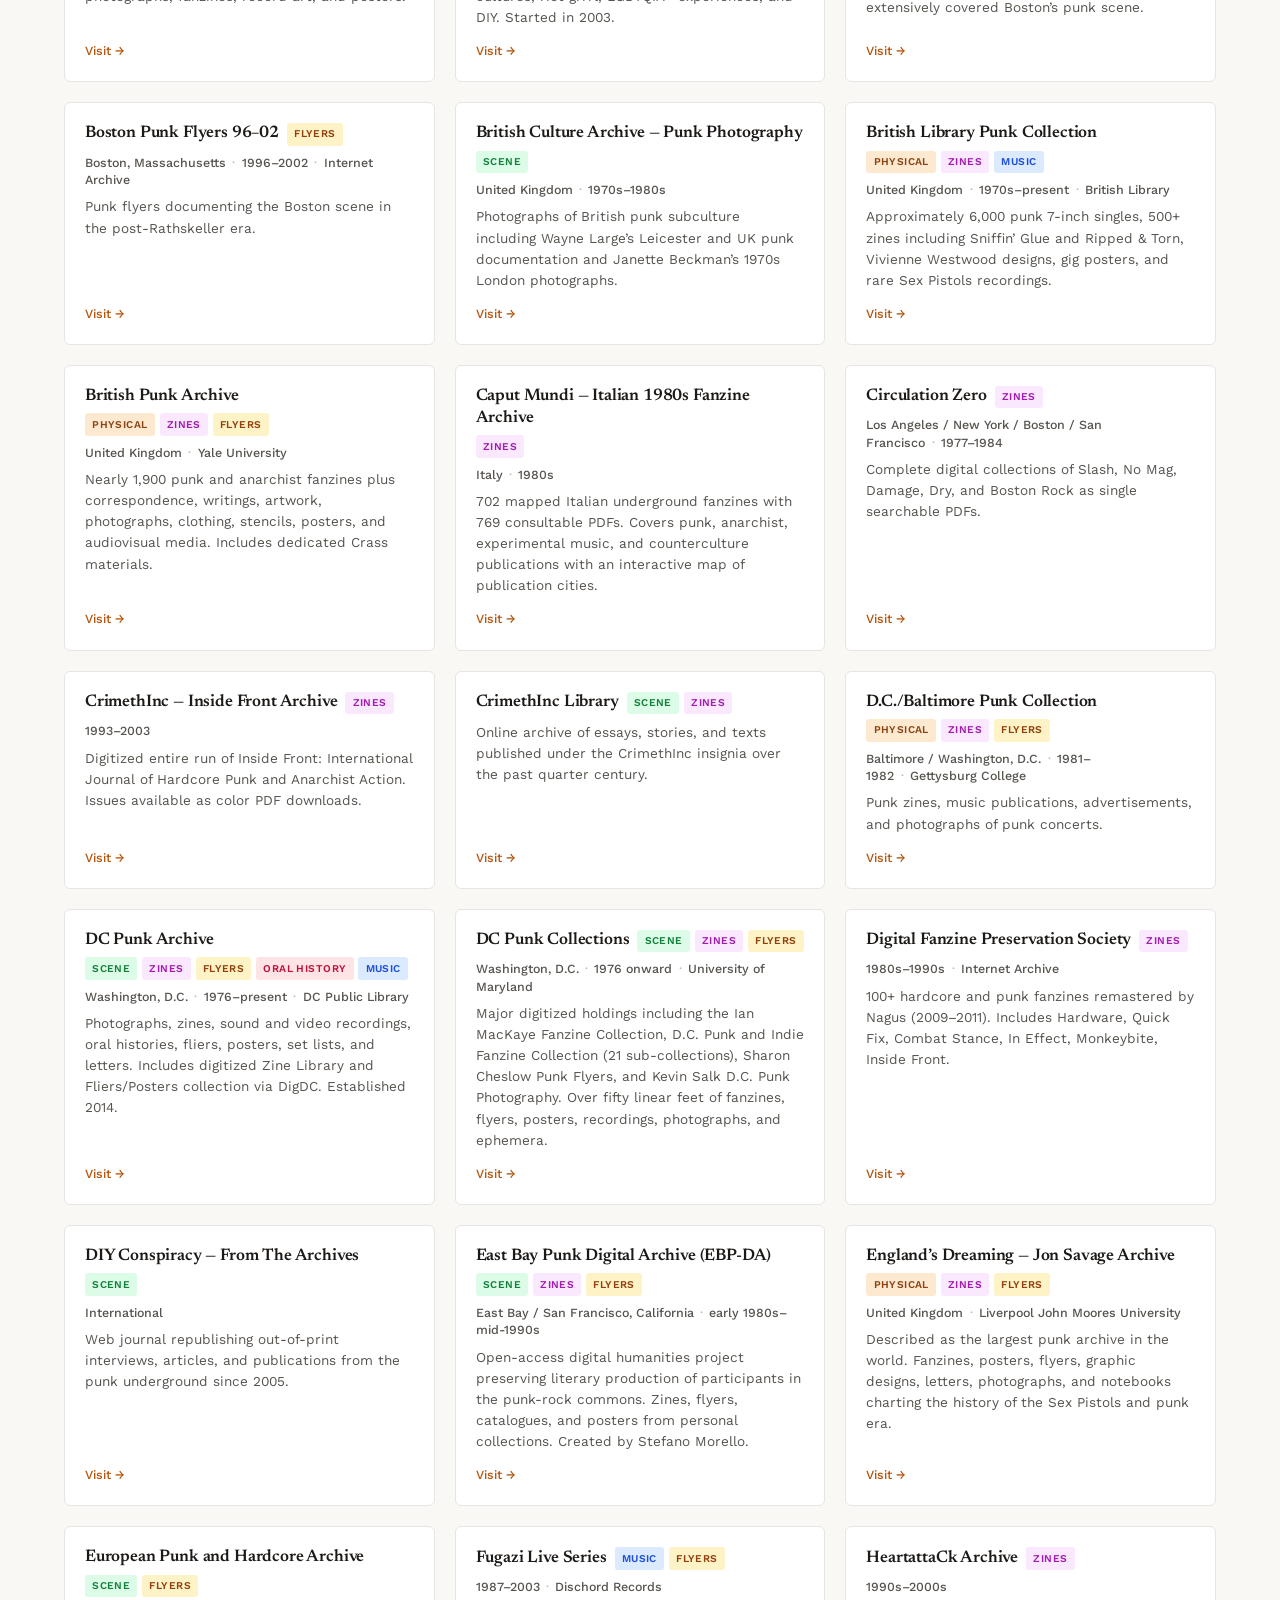
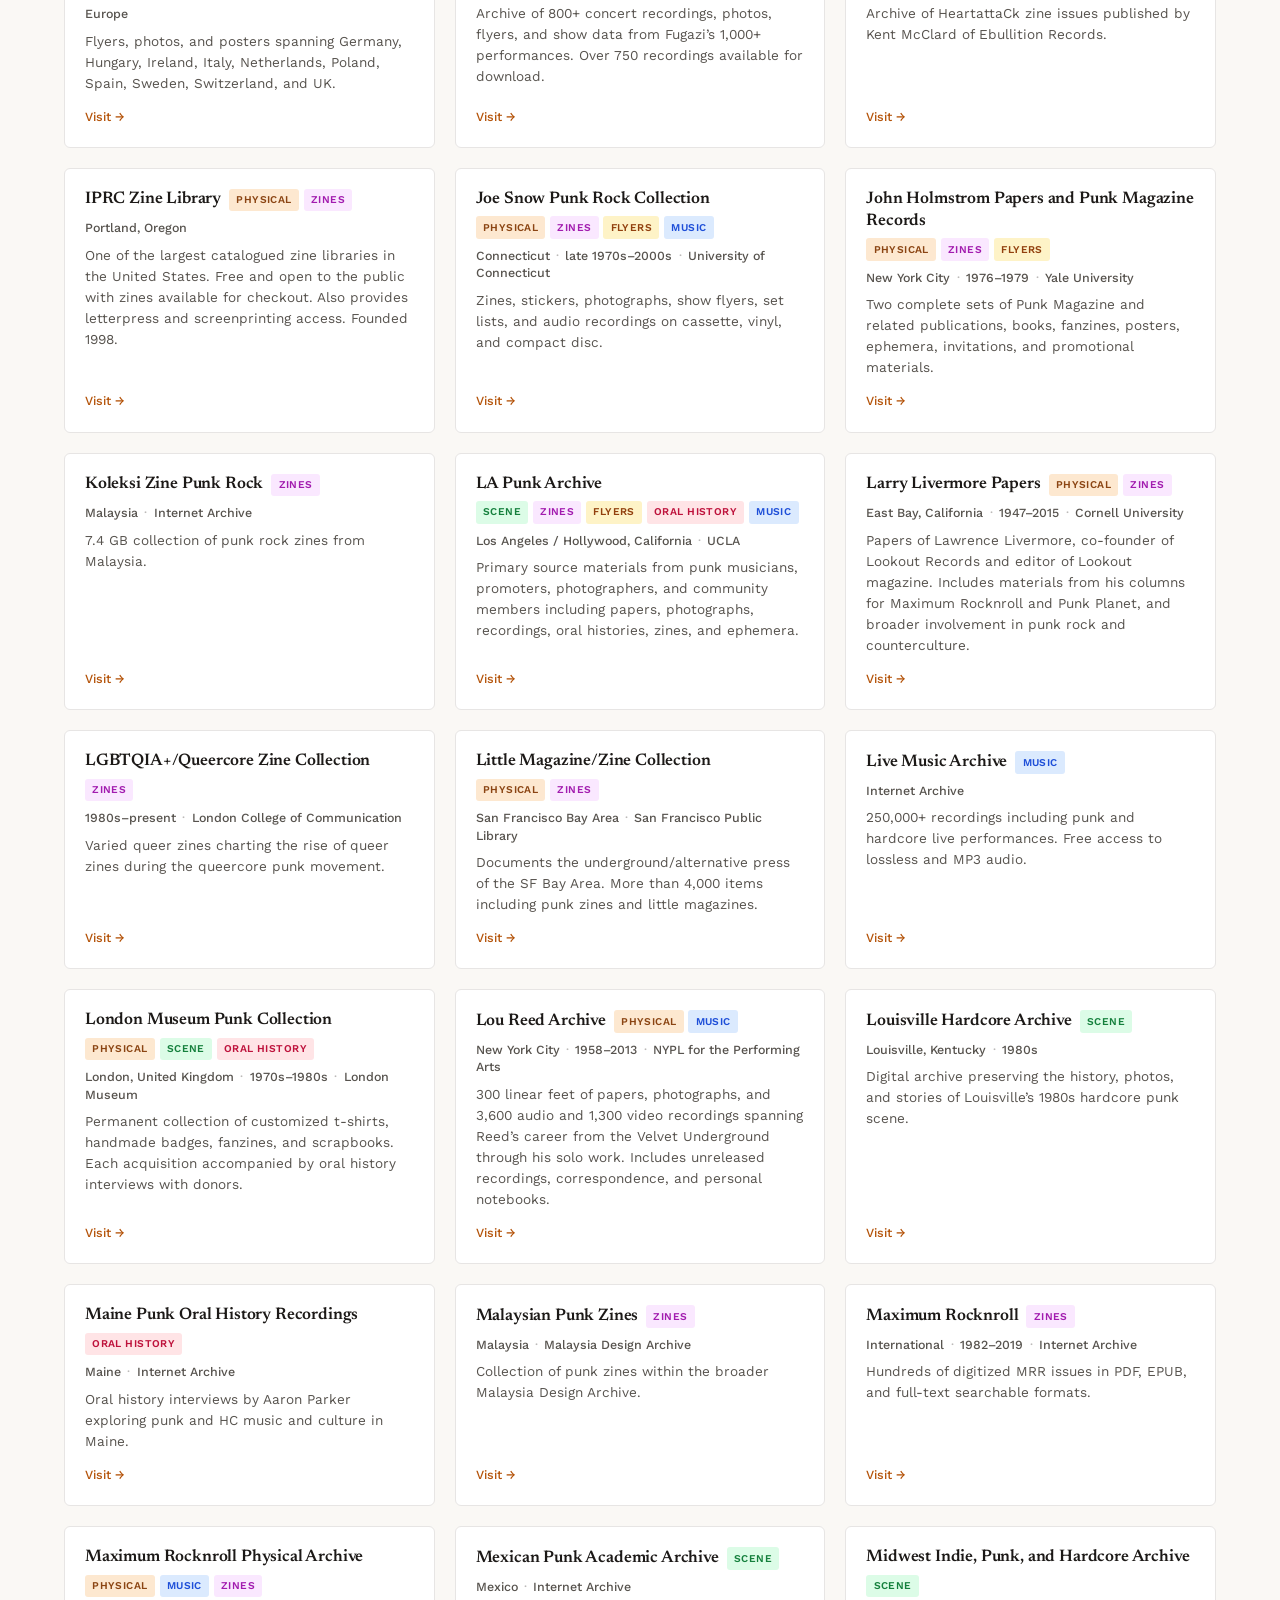
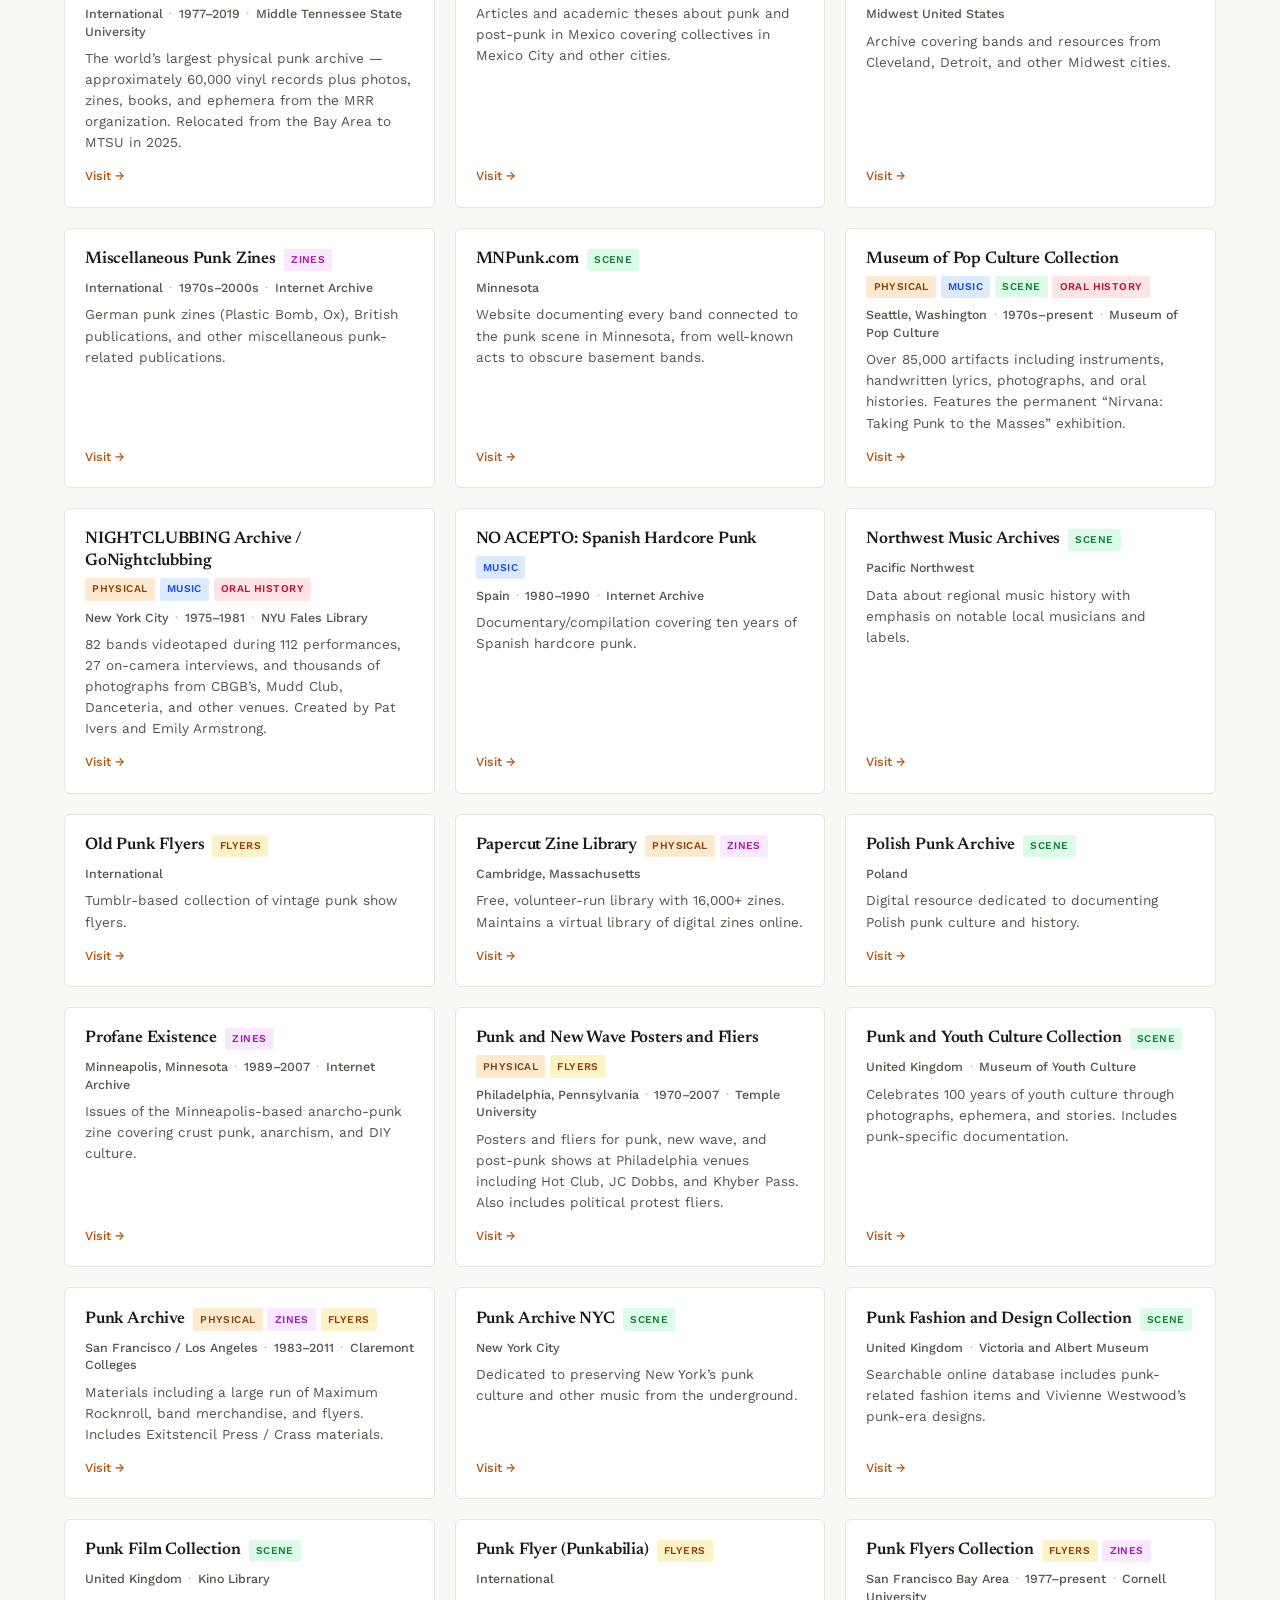
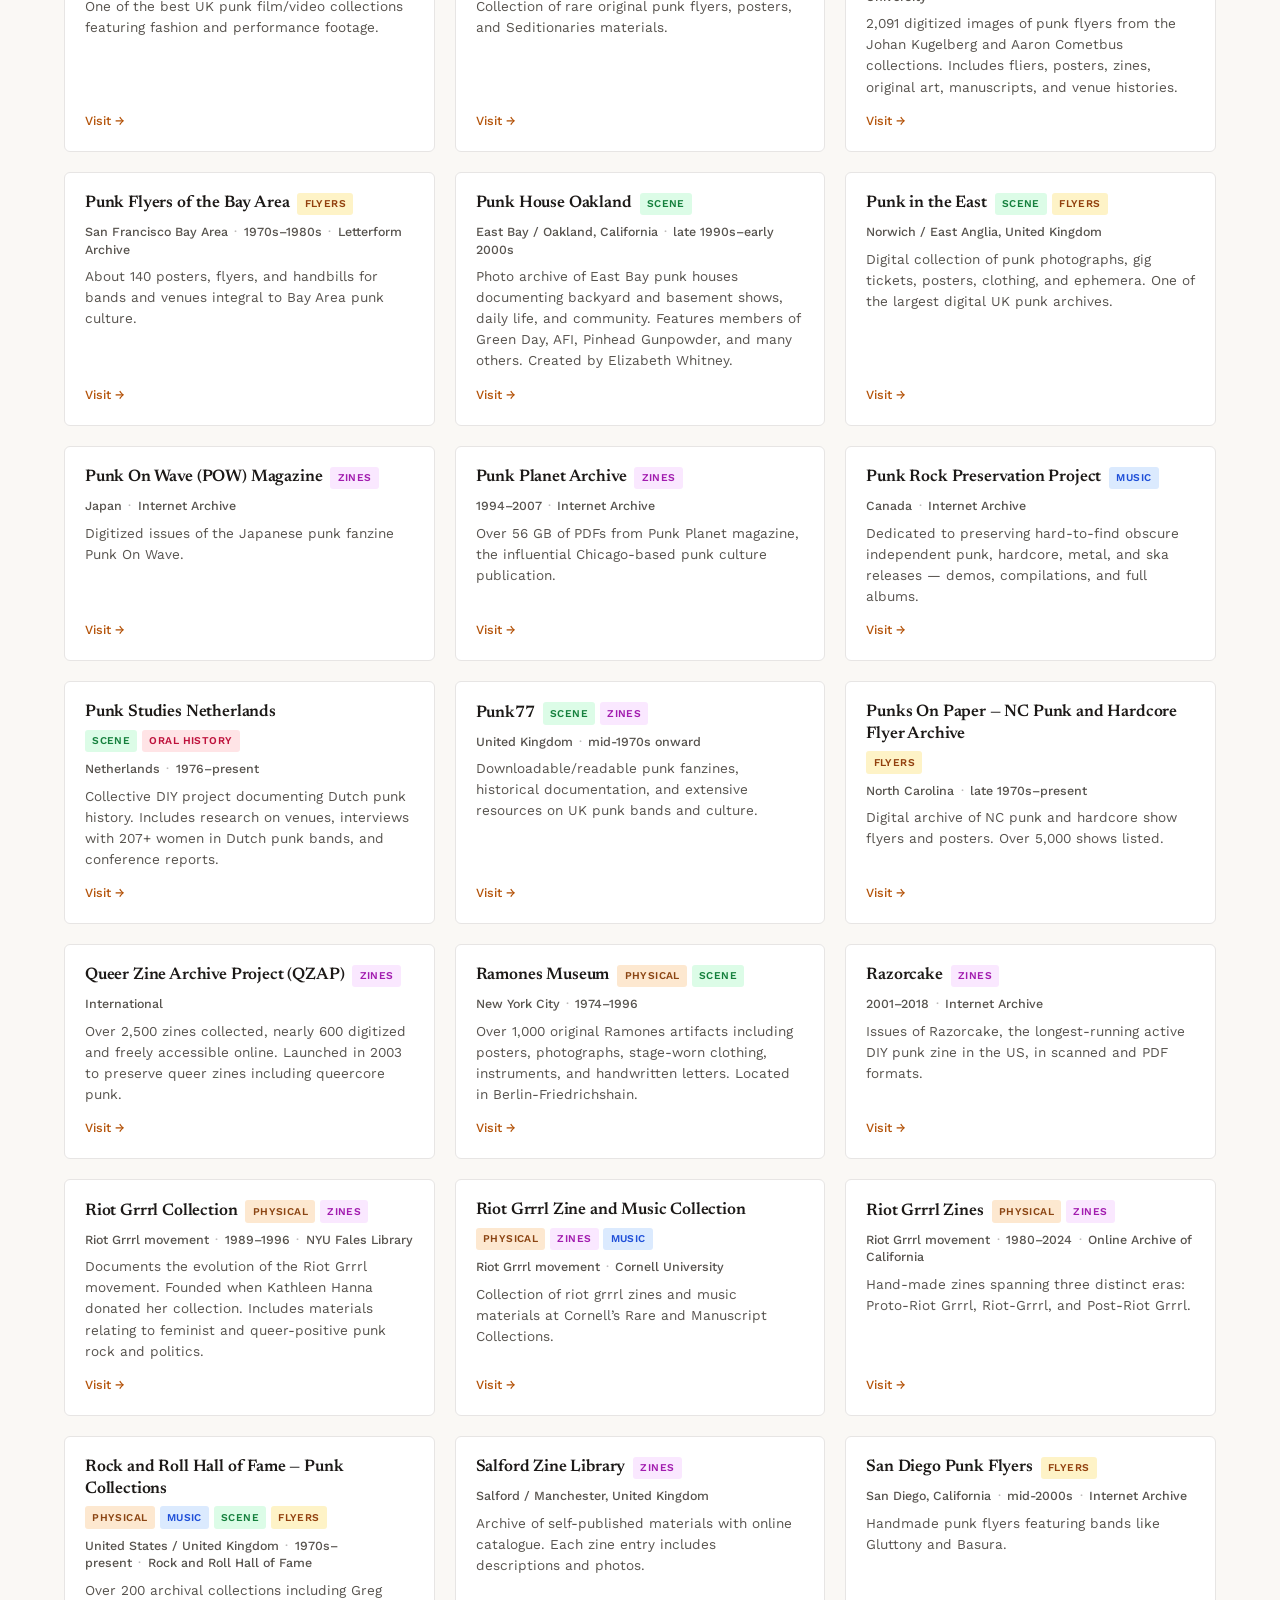
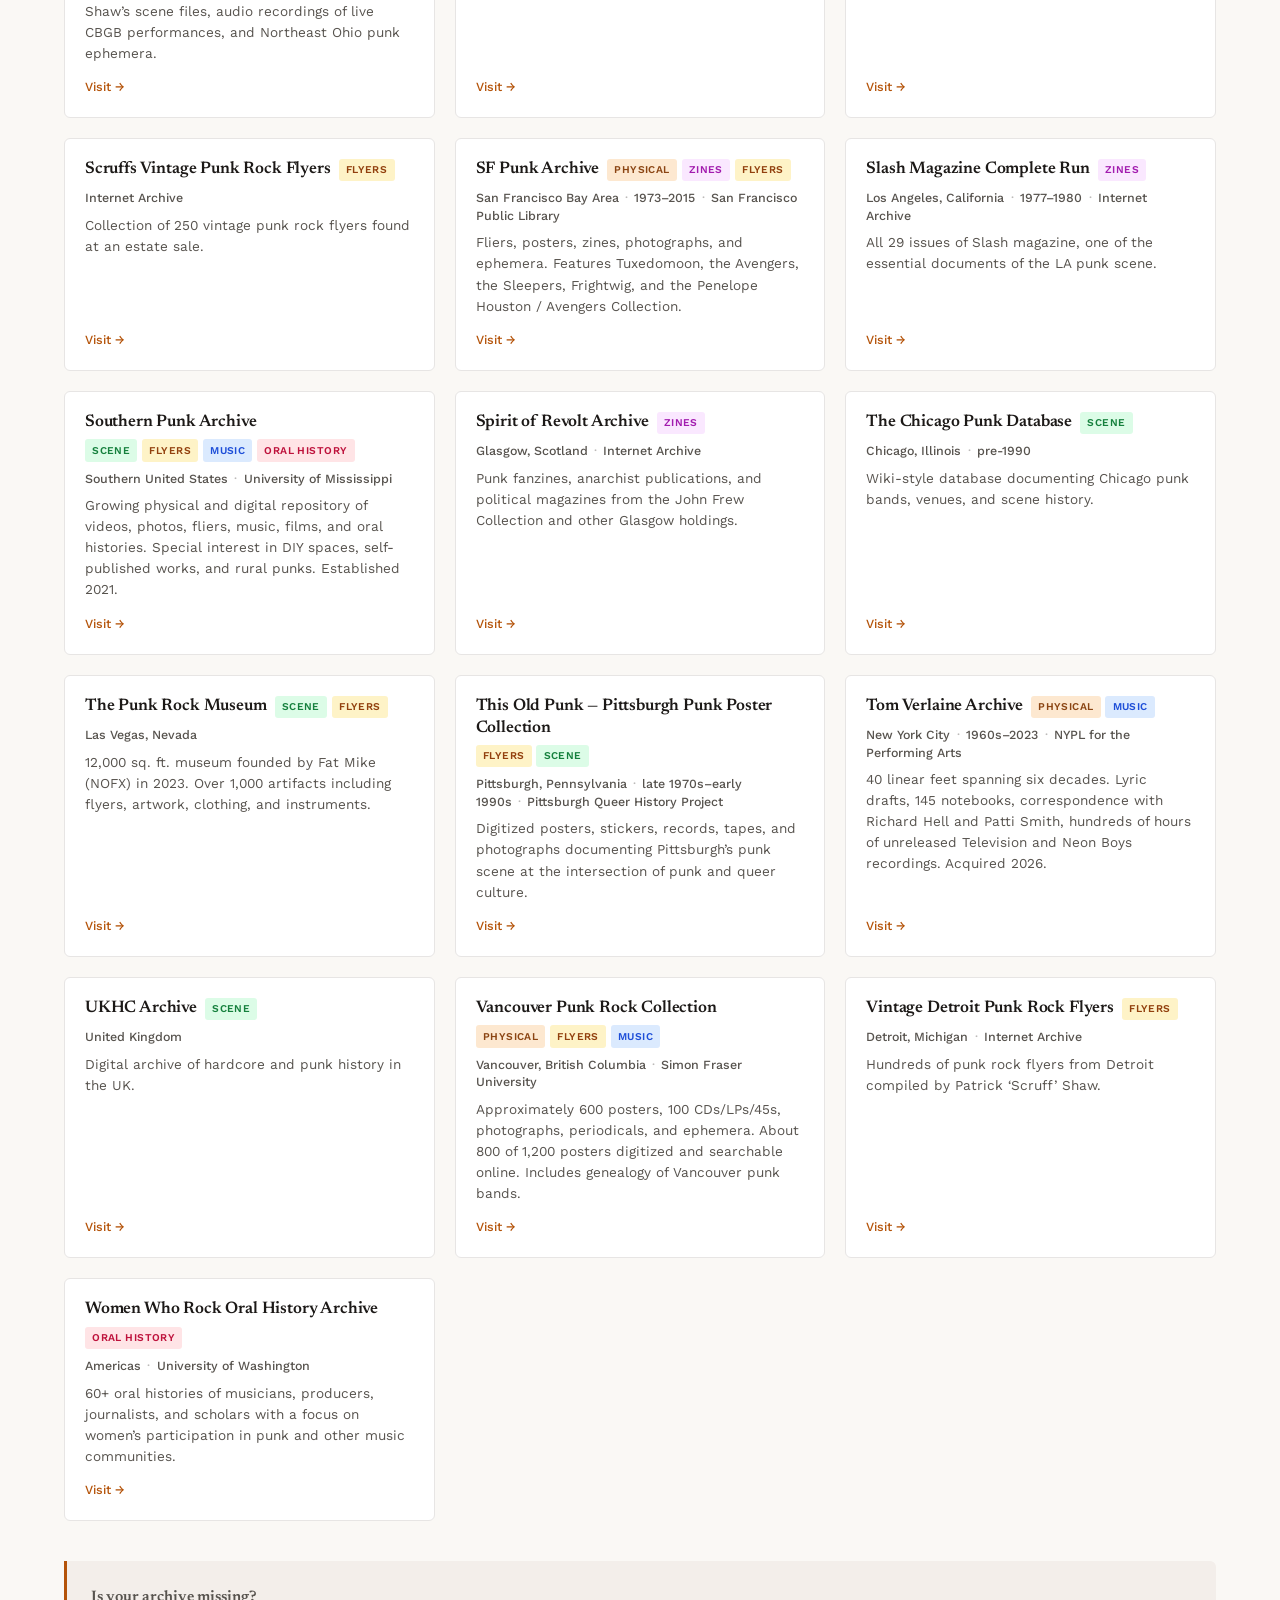
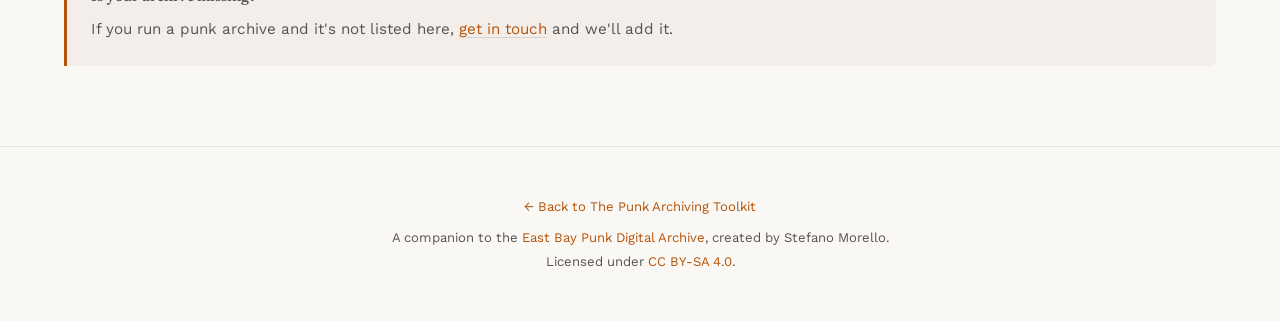
==== commit be8c4015: "Expand archives directory to 100 entries Add 17 new archives: MRR Physical Archive (MTSU), Rock Hall" ====
--- a/archives.html
+++ b/archives.html
@@ -4,9 +4,9 @@
   <meta charset="UTF-8">
   <meta name="viewport" content="width=device-width, initial-scale=1.0">
   <title>Digital Punk Archives Directory — The Punk Archiving Toolkit</title>
-  <meta name="description" content="A browsable directory of 83 punk archives worldwide.">
+  <meta name="description" content="A browsable directory of 100 punk archives worldwide.">
   <meta property="og:title" content="Digital Punk Archives Directory">
-  <meta property="og:description" content="A browsable directory of 83 punk archives worldwide.">
+  <meta property="og:description" content="A browsable directory of 100 punk archives worldwide.">
   <meta property="og:type" content="website">
   <meta property="og:url" content="https://eastbaypunkda.com/toolkit/archives.html">
   <meta name="twitter:card" content="summary">
@@ -507,7 +507,7 @@
 <!-- HERO -->
 <header class="hero">
   <h1>Digital Punk Archives Directory</h1>
-  <p class="subtitle">83 collections preserving punk history worldwide.</p>
+  <p class="subtitle">100 collections preserving punk history worldwide.</p>
 </header>
 
 <!-- SEARCH / FILTER BAR -->
@@ -528,7 +528,7 @@
 <!-- RESULTS -->
 <main id="directory">
   <div class="results-bar">
-    <p class="results-count">Showing <strong id="count">83</strong> of 83 archives</p>
+    <p class="results-count">Showing <strong id="count">100</strong> of 100 archives</p>
   </div>
   <div class="card-grid" id="grid"></div>
   <p class="empty-state" id="empty" hidden>No archives match your search. Try a different term or clear your filters.</p>
@@ -551,86 +551,103 @@
   {title:"1977 California Punk Rock Flyers",url:"https://archive.org/details/1977CaliforniaPunkRockFlyers",scene:"California",years:"1977",inst:"Internet Archive",description:"Punk rock flyers from 1977 California.",cats:["flyers"]},
   {title:"1980s Tallahassee Punk Flyer Archive",url:"https://archive.org/details/1980s-tallahassee-punk-flyer-archive",scene:"Tallahassee, Florida",years:"1980s",inst:"Internet Archive",description:"Gig flyers from the 1980s Tallahassee punk scene.",cats:["flyers"]},
   {title:"550 Rare Brazilian Demo Tapes",url:"https://archive.org/details/550-rare-brazilian-demo-tapes-full-archive",scene:"Brazil",years:"1980s\u20131990s",inst:"Internet Archive",description:"Vast catalog of Brazilian punk and related demo tapes digitized for preservation.",cats:["music"]},
+  {title:"Aaron Cometbus Punk and Underground Press Collection",url:"https://rmc.library.cornell.edu/EAD/htmldocs/RMM08107.html",scene:"San Francisco Bay Area",years:"1977\u20132023",inst:"Cornell University",description:"21 cubic feet of fanzines, manuscripts, paste-ups, flyers, posters, and ephemera collected and created by Aaron Cometbus. Includes production files for 59+ issues of Cometbus magazine.",cats:["physical","zines","flyers"]},
   {title:"Akron Sound Museum / Cleveland Memory Project",url:"http://www.clevelandmemory.org/aks/index.html",scene:"Akron / Cleveland, Ohio",inst:"Cleveland State University",description:"Preserves contributions of the Akron area music scene through the Michael Schwartz Library.",cats:["scene","music"]},
   {title:"Alice Bag \u2014 Women in L.A. Punk Archives",url:"https://alicebag.com/women-in-la-punk",scene:"Los Angeles, California",years:"pre-1980",description:"Documenting the experiences of women in the first wave of the Southern California punk scene since 2004.",cats:["scene"]},
   {title:"Anarcho-Punk.net",url:"https://www.anarcho-punk.net/",scene:"International",description:"Community site with music downloads and documentation of anarcho-punk and crust punk.",cats:["scene","music"]},
   {title:"Anchor Archive Zine Library",url:"https://anchorarchive.org/",scene:"Halifax, Nova Scotia",description:"Searchable collection browsable by category and subject including hardcore punk and riot grrrl.",cats:["zines"]},
+  {title:"Archiv der Jugendkulturen",url:"https://www.jugendkulturen.de/english.html",scene:"Berlin, Germany",description:"Europe\u2019s largest publicly accessible fanzine collection. Over 8,000 punk and hardcore fanzines from 50+ countries, plus posters, photographs, and queer-feminist zines. Founded 1997.",cats:["physical","zines"]},
+  {title:"Archive of Popular Music Magazines",url:"https://www.rilm.org/rapmm/",inst:"RILM",description:"Scholarly archive of popular music magazines including punk-related publications.",cats:["zines"]},
+  {title:"Arthur Freedman Collection",url:"https://harvardfilmarchive.org/collections/arthur-freedman-collection",scene:"Boston, Massachusetts",years:"1976\u20132011",inst:"Harvard Film Archive",description:"Over 2,000 hours of filmed punk performances and 1,500 audio recordings from Boston clubs including the Rathskeller, the Channel, and Cantone\u2019s.",cats:["physical","music","scene"]},
+  {title:"Athens Music Ephemera Collection",url:"https://sclfind.libs.uga.edu/sclfind/view?docId=ead/ms4301.xml",scene:"Athens, Georgia",years:"1980s",inst:"University of Georgia",description:"Posters and ephemera from the Athens music scene, primarily from the 40 Watt Club. Accompanied by oral history interviews documenting the development of Athens as a punk and indie center.",cats:["flyers","scene","oral-history"]},
   {title:"Austin Texas Punk Archive (Visual Vitriol)",url:"https://austinpunk.wordpress.com/",scene:"Austin, Texas",description:"Visual history of Austin punk flyers, photographs, fanzines, record art, and posters.",cats:["flyers","zines"]},
   {title:"Barnard College Zine Library",url:"https://zines.barnard.edu/",inst:"Barnard College",description:"16,000+ zines catalogued in CLIO covering punk cultures, riot grrrl, LGBTQIA+ experiences, and DIY. Started in 2003.",cats:["physical","zines"]},
   {title:"Boston Phoenix Archive",url:"https://archive.org/details/pub_boston-phoenix",scene:"Boston, Massachusetts",years:"1973\u20132013",inst:"Internet Archive",description:"Complete microfilm archive of the Boston Phoenix alternative newspaper which extensively covered Boston\u2019s punk scene.",cats:["scene","zines"]},
   {title:"Boston Punk Flyers 96\u201302",url:"https://archive.org/details/boston_punk_flyers",scene:"Boston, Massachusetts",years:"1996\u20132002",inst:"Internet Archive",description:"Punk flyers documenting the Boston scene in the post-Rathskeller era.",cats:["flyers"]},
-  {title:"The Chicago Punk Database",url:"https://punkdatabase.com/wiki/Main_Page",scene:"Chicago, Illinois",years:"pre-1990",description:"Wiki-style database documenting Chicago punk bands, venues, and scene history.",cats:["scene"]},
+  {title:"British Culture Archive \u2014 Punk Photography",url:"https://britishculturearchive.co.uk/the-peoples-archive-punk/",scene:"United Kingdom",years:"1970s\u20131980s",description:"Photographs of British punk subculture including Wayne Large\u2019s Leicester and UK punk documentation and Janette Beckman\u2019s 1970s London photographs.",cats:["scene"]},
+  {title:"British Library Punk Collection",url:"https://www.bl.uk/events/punk-1976-78",scene:"United Kingdom",years:"1970s\u2013present",inst:"British Library",description:"Approximately 6,000 punk 7-inch singles, 500+ zines including Sniffin\u2019 Glue and Ripped & Torn, Vivienne Westwood designs, gig posters, and rare Sex Pistols recordings.",cats:["physical","zines","music"]},
+  {title:"British Punk Archive",url:"https://archives.yale.edu/repositories/11/resources/11816",scene:"United Kingdom",inst:"Yale University",description:"Nearly 1,900 punk and anarchist fanzines plus correspondence, writings, artwork, photographs, clothing, stencils, posters, and audiovisual media. Includes dedicated Crass materials.",cats:["physical","zines","flyers"]},
+  {title:"Caput Mundi \u2014 Italian 1980s Fanzine Archive",url:"https://paolopalmacci.it/capitmundi/blog_fanzine_elenco.html",scene:"Italy",years:"1980s",description:"702 mapped Italian underground fanzines with 769 consultable PDFs. Covers punk, anarchist, experimental music, and counterculture publications with an interactive map of publication cities.",cats:["zines"]},
   {title:"Circulation Zero",url:"https://www.circulationzero.com/",scene:"Los Angeles / New York / Boston / San Francisco",years:"1977\u20131984",description:"Complete digital collections of Slash, No Mag, Damage, Dry, and Boston Rock as single searchable PDFs.",cats:["zines"]},
-  {title:"Punk Archive",url:"https://claremont.as.atlas-sys.com/repositories/3/resources/747",scene:"San Francisco / Los Angeles",years:"1983\u20132011",inst:"Claremont Colleges",description:"Materials including a large run of Maximum Rocknroll, band merchandise, and flyers. Includes Exitstencil Press / Crass materials.",cats:["physical","zines","flyers"]},
-  {title:"Riot Grrrl Zine and Music Collection",url:"http://rmc.library.cornell.edu/EAD/htmldocs/RMM08125.html",scene:"Riot Grrrl movement",inst:"Cornell University",description:"Collection of riot grrrl zines and music materials at Cornell\u2019s Rare and Manuscript Collections.",cats:["physical","zines","music"]},
-  {title:"Punk Flyers Collection",url:"https://digital.library.cornell.edu/collections/punkflyers",scene:"San Francisco Bay Area",years:"1977\u2013present",inst:"Cornell University",description:"2,091 digitized images of punk flyers from the Johan Kugelberg and Aaron Cometbus collections. Includes fliers, posters, zines, original art, manuscripts, and venue histories.",cats:["flyers","zines"]},
   {title:"CrimethInc \u2014 Inside Front Archive",url:"https://crimethinc.com/categories/inside-front",years:"1993\u20132003",description:"Digitized entire run of Inside Front: International Journal of Hardcore Punk and Anarchist Action. Issues available as color PDF downloads.",cats:["zines"]},
   {title:"CrimethInc Library",url:"https://crimethinc.com/library",description:"Online archive of essays, stories, and texts published under the CrimethInc insignia over the past quarter century.",cats:["scene","zines"]},
+  {title:"D.C./Baltimore Punk Collection",url:"https://archives.gettysburg.edu/repositories/4/resources/301",scene:"Baltimore / Washington, D.C.",years:"1981\u20131982",inst:"Gettysburg College",description:"Punk zines, music publications, advertisements, and photographs of punk concerts.",cats:["physical","zines","flyers"]},
   {title:"DC Punk Archive",url:"https://digdc.dclibrary.org/do/2b8435ca-71ba-4674-b3a4-7da2ed280c5e",scene:"Washington, D.C.",years:"1976\u2013present",inst:"DC Public Library",description:"Photographs, zines, sound and video recordings, oral histories, fliers, posters, set lists, and letters. Includes digitized Zine Library and Fliers/Posters collection via DigDC. Established 2014.",cats:["scene","zines","flyers","oral-history","music"]},
+  {title:"DC Punk Collections",url:"https://exhibitions.lib.umd.edu/dc-punk/the-collections",scene:"Washington, D.C.",years:"1976 onward",inst:"University of Maryland",description:"Major digitized holdings including the Ian MacKaye Fanzine Collection, D.C. Punk and Indie Fanzine Collection (21 sub-collections), Sharon Cheslow Punk Flyers, and Kevin Salk D.C. Punk Photography. Over fifty linear feet of fanzines, flyers, posters, recordings, photographs, and ephemera.",cats:["scene","zines","flyers"]},
   {title:"Digital Fanzine Preservation Society",url:"https://archive.org/details/digitalfanzinepreservationsociety",years:"1980s\u20131990s",inst:"Internet Archive",description:"100+ hardcore and punk fanzines remastered by Nagus (2009\u20132011). Includes Hardware, Quick Fix, Combat Stance, In Effect, Monkeybite, Inside Front.",cats:["zines"]},
   {title:"DIY Conspiracy \u2014 From The Archives",url:"https://diyconspiracy.net/category/features/punk-archives/",scene:"International",description:"Web journal republishing out-of-print interviews, articles, and publications from the punk underground since 2005.",cats:["scene"]},
   {title:"East Bay Punk Digital Archive (EBP-DA)",url:"https://eastbaypunkda.com/",scene:"East Bay / San Francisco, California",years:"early 1980s\u2013mid-1990s",description:"Open-access digital humanities project preserving literary production of participants in the punk-rock commons. Zines, flyers, catalogues, and posters from personal collections. Created by Stefano Morello.",cats:["scene","zines","flyers"]},
   {title:"England\u2019s Dreaming \u2014 Jon Savage Archive",url:"https://archives.ljmu.ac.uk/Record.aspx?src=Catalog&id=ED",scene:"United Kingdom",inst:"Liverpool John Moores University",description:"Described as the largest punk archive in the world. Fanzines, posters, flyers, graphic designs, letters, photographs, and notebooks charting the history of the Sex Pistols and punk era.",cats:["physical","zines","flyers"]},
   {title:"European Punk and Hardcore Archive",url:"https://europunk.wordpress.com/",scene:"Europe",description:"Flyers, photos, and posters spanning Germany, Hungary, Ireland, Italy, Netherlands, Poland, Spain, Sweden, Switzerland, and UK.",cats:["scene","flyers"]},
   {title:"Fugazi Live Series",url:"https://dischord.com/fugazi_live_series",years:"1987\u20132003",inst:"Dischord Records",description:"Archive of 800+ concert recordings, photos, flyers, and show data from Fugazi\u2019s 1,000+ performances. Over 750 recordings available for download.",cats:["music","flyers"]},
-  {title:"D.C./Baltimore Punk Collection",url:"https://archives.gettysburg.edu/repositories/4/resources/301",scene:"Baltimore / Washington, D.C.",years:"1981\u20131982",inst:"Gettysburg College",description:"Punk zines, music publications, advertisements, and photographs of punk concerts.",cats:["physical","zines","flyers"]},
   {title:"HeartattaCk Archive",url:"http://heartattackarchive.com/",years:"1990s\u20132000s",description:"Archive of HeartattaCk zine issues published by Kent McClard of Ebullition Records.",cats:["zines"]},
-  {title:"Live Music Archive",url:"https://archive.org/details/etree",inst:"Internet Archive",description:"250,000+ recordings including punk and hardcore live performances. Free access to lossless and MP3 audio.",cats:["music"]},
+  {title:"IPRC Zine Library",url:"https://www.iprc.org/zine-library",scene:"Portland, Oregon",description:"One of the largest catalogued zine libraries in the United States. Free and open to the public with zines available for checkout. Also provides letterpress and screenprinting access. Founded 1998.",cats:["physical","zines"]},
+  {title:"Joe Snow Punk Rock Collection",url:"https://archivessearch.lib.uconn.edu/repositories/2/resources/1094",scene:"Connecticut",years:"late 1970s\u20132000s",inst:"University of Connecticut",description:"Zines, stickers, photographs, show flyers, set lists, and audio recordings on cassette, vinyl, and compact disc.",cats:["physical","zines","flyers","music"]},
   {title:"John Holmstrom Papers and Punk Magazine Records",url:"https://archives.yale.edu/repositories/11/resources/920",scene:"New York City",years:"1976\u20131979",inst:"Yale University",description:"Two complete sets of Punk Magazine and related publications, books, fanzines, posters, ephemera, invitations, and promotional materials.",cats:["physical","zines","flyers"]},
-  {title:"Punk Film Collection",url:"https://www.kinolibrary.com/collections/subcultures/punk",scene:"United Kingdom",inst:"Kino Library",description:"One of the best UK punk film/video collections featuring fashion and performance footage.",cats:["scene"]},
   {title:"Koleksi Zine Punk Rock",url:"https://archive.org/details/koleksizine",scene:"Malaysia",inst:"Internet Archive",description:"7.4 GB collection of punk rock zines from Malaysia.",cats:["zines"]},
+  {title:"LA Punk Archive",url:"https://www.library.ucla.edu/collections/library-special-collections-punk-archive/",scene:"Los Angeles / Hollywood, California",inst:"UCLA",description:"Primary source materials from punk musicians, promoters, photographers, and community members including papers, photographs, recordings, oral histories, zines, and ephemera.",cats:["scene","zines","flyers","oral-history","music"]},
   {title:"Larry Livermore Papers",url:"http://rmc.library.cornell.edu/EAD/htmldocs/RMM08749.html",scene:"East Bay, California",years:"1947\u20132015",inst:"Cornell University",description:"Papers of Lawrence Livermore, co-founder of Lookout Records and editor of Lookout magazine. Includes materials from his columns for Maximum Rocknroll and Punk Planet, and broader involvement in punk rock and counterculture.",cats:["physical","zines"]},
   {title:"LGBTQIA+/Queercore Zine Collection",url:"https://lcczinecollection.myblog.arts.ac.uk/lgbtqia-zines/",years:"1980s\u2013present",inst:"London College of Communication",description:"Varied queer zines charting the rise of queer zines during the queercore punk movement.",cats:["zines"]},
-  {title:"Punk Flyers of the Bay Area",url:"https://oa.letterformarchive.org/?dims=Format,Decade&vals0=Flyer&sortby=collection&vals1=1970s,1980s&searchText=punk",scene:"San Francisco Bay Area",years:"1970s\u20131980s",inst:"Letterform Archive",description:"About 140 posters, flyers, and handbills for bands and venues integral to Bay Area punk culture.",cats:["flyers"]},
+  {title:"Little Magazine/Zine Collection",url:"https://sfpl.org/locations/main-library/book-arts-special-collections/little-magazine-collection",scene:"San Francisco Bay Area",inst:"San Francisco Public Library",description:"Documents the underground/alternative press of the SF Bay Area. More than 4,000 items including punk zines and little magazines.",cats:["physical","zines"]},
+  {title:"Live Music Archive",url:"https://archive.org/details/etree",inst:"Internet Archive",description:"250,000+ recordings including punk and hardcore live performances. Free access to lossless and MP3 audio.",cats:["music"]},
+  {title:"London Museum Punk Collection",url:"https://www.londonmuseum.org.uk/collections/v/object-800543/punk/",scene:"London, United Kingdom",years:"1970s\u20131980s",inst:"London Museum",description:"Permanent collection of customized t-shirts, handmade badges, fanzines, and scrapbooks. Each acquisition accompanied by oral history interviews with donors.",cats:["physical","scene","oral-history"]},
+  {title:"Lou Reed Archive",url:"https://www.nypl.org/spotlight/lou-reed",scene:"New York City",years:"1958\u20132013",inst:"NYPL for the Performing Arts",description:"300 linear feet of papers, photographs, and 3,600 audio and 1,300 video recordings spanning Reed\u2019s career from the Velvet Underground through his solo work. Includes unreleased recordings, correspondence, and personal notebooks.",cats:["physical","music"]},
   {title:"Louisville Hardcore Archive",url:"https://louisvillehardcorearchive.com/",scene:"Louisville, Kentucky",years:"1980s",description:"Digital archive preserving the history, photos, and stories of Louisville\u2019s 1980s hardcore punk scene.",cats:["scene"]},
   {title:"Maine Punk Oral History Recordings",url:"https://archive.org/details/mainepunkoralhistory",scene:"Maine",inst:"Internet Archive",description:"Oral history interviews by Aaron Parker exploring punk and HC music and culture in Maine.",cats:["oral-history"]},
   {title:"Malaysian Punk Zines",url:"https://search.malaysiadesignarchive.org/collections/punk-zines/",scene:"Malaysia",inst:"Malaysia Design Archive",description:"Collection of punk zines within the broader Malaysia Design Archive.",cats:["zines"]},
   {title:"Maximum Rocknroll",url:"https://archive.org/details/maximumrnr",scene:"International",years:"1982\u20132019",inst:"Internet Archive",description:"Hundreds of digitized MRR issues in PDF, EPUB, and full-text searchable formats.",cats:["zines"]},
-  {title:"Maximum Rocknroll Digital Archive",url:"https://www.maximumrocknroll.com/archive/",scene:"International",years:"1982\u20132019",description:"Complete print run being digitized, each issue catalogued to article level as searchable PDF, free of charge. MRR offices house 50,000+ records, demo tapes, zines, and flyers.",cats:["zines"]},
+  {title:"Maximum Rocknroll Physical Archive",url:"https://mtsunews.com/worlds-largest-punk-archive-moves-to-center-for-popular-music/",scene:"International",years:"1977\u20132019",inst:"Middle Tennessee State University",description:"The world\u2019s largest physical punk archive \u2014 approximately 60,000 vinyl records plus photos, zines, books, and ephemera from the MRR organization. Relocated from the Bay Area to MTSU in 2025.",cats:["physical","music","zines"]},
   {title:"Mexican Punk Academic Archive",url:"https://archive.org/details/punkppmex",scene:"Mexico",inst:"Internet Archive",description:"Articles and academic theses about punk and post-punk in Mexico covering collectives in Mexico City and other cities.",cats:["scene"]},
   {title:"Midwest Indie, Punk, and Hardcore Archive",url:"https://midwestpunk.wordpress.com/",scene:"Midwest United States",description:"Archive covering bands and resources from Cleveland, Detroit, and other Midwest cities.",cats:["scene"]},
   {title:"Miscellaneous Punk Zines",url:"https://archive.org/details/misczinespunk",scene:"International",years:"1970s\u20132000s",inst:"Internet Archive",description:"German punk zines (Plastic Bomb, Ox), British publications, and other miscellaneous punk-related publications.",cats:["zines"]},
   {title:"MNPunk.com",url:"http://mnpunk.com/",scene:"Minnesota",description:"Website documenting every band connected to the punk scene in Minnesota, from well-known acts to obscure basement bands.",cats:["scene"]},
-  {title:"Punk and Youth Culture Collection",url:"https://www.museumofyouthculture.com/punk/",scene:"United Kingdom",inst:"Museum of Youth Culture",description:"Celebrates 100 years of youth culture through photographs, ephemera, and stories. Includes punk-specific documentation.",cats:["scene"]},
+  {title:"Museum of Pop Culture Collection",url:"https://www.mopop.org/collection",scene:"Seattle, Washington",years:"1970s\u2013present",inst:"Museum of Pop Culture",description:"Over 85,000 artifacts including instruments, handwritten lyrics, photographs, and oral histories. Features the permanent \u201cNirvana: Taking Punk to the Masses\u201d exhibition.",cats:["physical","music","scene","oral-history"]},
   {title:"NIGHTCLUBBING Archive / GoNightclubbing",url:"https://www.gonightclubbing.com",scene:"New York City",years:"1975\u20131981",inst:"NYU Fales Library",description:"82 bands videotaped during 112 performances, 27 on-camera interviews, and thousands of photographs from CBGB\u2019s, Mudd Club, Danceteria, and other venues. Created by Pat Ivers and Emily Armstrong.",cats:["physical","music","oral-history"]},
   {title:"NO ACEPTO: Spanish Hardcore Punk",url:"https://archive.org/details/no-acepto-1980-1990-10-anos-de-hardcore-punk-ira-y-caos",scene:"Spain",years:"1980\u20131990",inst:"Internet Archive",description:"Documentary/compilation covering ten years of Spanish hardcore punk.",cats:["music"]},
   {title:"Northwest Music Archives",url:"https://nwmusicarchives.com/",scene:"Pacific Northwest",description:"Data about regional music history with emphasis on notable local musicians and labels.",cats:["scene"]},
-  {title:"Riot Grrrl Collection",url:"https://guides.nyu.edu/riot-grrrl",scene:"Riot Grrrl movement",years:"1989\u20131996",inst:"NYU Fales Library",description:"Documents the evolution of the Riot Grrrl movement. Founded when Kathleen Hanna donated her collection. Includes materials relating to feminist and queer-positive punk rock and politics.",cats:["physical","zines"]},
   {title:"Old Punk Flyers",url:"https://oldpunkflyers.tumblr.com/",scene:"International",description:"Tumblr-based collection of vintage punk show flyers.",cats:["flyers"]},
-  {title:"Riot Grrrl Zines",url:"https://oac.cdlib.org/findaid/ark:/13030/c88g8tq6",scene:"Riot Grrrl movement",years:"1980\u20132024",inst:"Online Archive of California",description:"Hand-made zines spanning three distinct eras: Proto-Riot Grrrl, Riot-Grrrl, and Post-Riot Grrrl.",cats:["physical","zines"]},
   {title:"Papercut Zine Library",url:"https://www.papercutzinelibrary.com/",scene:"Cambridge, Massachusetts",description:"Free, volunteer-run library with 16,000+ zines. Maintains a virtual library of digital zines online.",cats:["physical","zines"]},
   {title:"Polish Punk Archive",url:"https://polishpunkarchive.pl/",scene:"Poland",description:"Digital resource dedicated to documenting Polish punk culture and history.",cats:["scene"]},
   {title:"Profane Existence",url:"https://archive.org/details/profane_existence_1",scene:"Minneapolis, Minnesota",years:"1989\u20132007",inst:"Internet Archive",description:"Issues of the Minneapolis-based anarcho-punk zine covering crust punk, anarchism, and DIY culture.",cats:["zines"]},
-  {title:"Punk77",url:"https://punk77.co.uk/",scene:"United Kingdom",years:"mid-1970s onward",description:"Downloadable/readable punk fanzines, historical documentation, and extensive resources on UK punk bands and culture.",cats:["scene","zines"]},
+  {title:"Punk and New Wave Posters and Fliers",url:"https://library.temple.edu/finding_aids/punk-and-new-wave-posters-and-fliers",scene:"Philadelphia, Pennsylvania",years:"1970\u20132007",inst:"Temple University",description:"Posters and fliers for punk, new wave, and post-punk shows at Philadelphia venues including Hot Club, JC Dobbs, and Khyber Pass. Also includes political protest fliers.",cats:["physical","flyers"]},
+  {title:"Punk and Youth Culture Collection",url:"https://www.museumofyouthculture.com/punk/",scene:"United Kingdom",inst:"Museum of Youth Culture",description:"Celebrates 100 years of youth culture through photographs, ephemera, and stories. Includes punk-specific documentation.",cats:["scene"]},
+  {title:"Punk Archive",url:"https://claremont.as.atlas-sys.com/repositories/3/resources/747",scene:"San Francisco / Los Angeles",years:"1983\u20132011",inst:"Claremont Colleges",description:"Materials including a large run of Maximum Rocknroll, band merchandise, and flyers. Includes Exitstencil Press / Crass materials.",cats:["physical","zines","flyers"]},
   {title:"Punk Archive NYC",url:"https://punkarchivenyc.org/",scene:"New York City",description:"Dedicated to preserving New York\u2019s punk culture and other music from the underground.",cats:["scene"]},
+  {title:"Punk Fashion and Design Collection",url:"https://collections.vam.ac.uk/search/?q=punk",scene:"United Kingdom",inst:"Victoria and Albert Museum",description:"Searchable online database includes punk-related fashion items and Vivienne Westwood\u2019s punk-era designs.",cats:["scene"]},
+  {title:"Punk Film Collection",url:"https://www.kinolibrary.com/collections/subcultures/punk",scene:"United Kingdom",inst:"Kino Library",description:"One of the best UK punk film/video collections featuring fashion and performance footage.",cats:["scene"]},
   {title:"Punk Flyer (Punkabilia)",url:"https://www.punkflyer.com/",scene:"International",description:"Collection of rare original punk flyers, posters, and Seditionaries materials.",cats:["flyers"]},
+  {title:"Punk Flyers Collection",url:"https://digital.library.cornell.edu/collections/punkflyers",scene:"San Francisco Bay Area",years:"1977\u2013present",inst:"Cornell University",description:"2,091 digitized images of punk flyers from the Johan Kugelberg and Aaron Cometbus collections. Includes fliers, posters, zines, original art, manuscripts, and venue histories.",cats:["flyers","zines"]},
+  {title:"Punk Flyers of the Bay Area",url:"https://oa.letterformarchive.org/?dims=Format,Decade&vals0=Flyer&sortby=collection&vals1=1970s,1980s&searchText=punk",scene:"San Francisco Bay Area",years:"1970s\u20131980s",inst:"Letterform Archive",description:"About 140 posters, flyers, and handbills for bands and venues integral to Bay Area punk culture.",cats:["flyers"]},
   {title:"Punk House Oakland",url:"https://www.instagram.com/punkhouseoakland/",scene:"East Bay / Oakland, California",years:"late 1990s\u2013early 2000s",description:"Photo archive of East Bay punk houses documenting backyard and basement shows, daily life, and community. Features members of Green Day, AFI, Pinhead Gunpowder, and many others. Created by Elizabeth Whitney.",cats:["scene"]},
   {title:"Punk in the East",url:"https://punkintheeast.co.uk/",scene:"Norwich / East Anglia, United Kingdom",description:"Digital collection of punk photographs, gig tickets, posters, clothing, and ephemera. One of the largest digital UK punk archives.",cats:["scene","flyers"]},
   {title:"Punk On Wave (POW) Magazine",url:"https://archive.org/details/punkonwavepowmagazine1",scene:"Japan",inst:"Internet Archive",description:"Digitized issues of the Japanese punk fanzine Punk On Wave.",cats:["zines"]},
   {title:"Punk Planet Archive",url:"https://archive.org/details/punkplanet",years:"1994\u20132007",inst:"Internet Archive",description:"Over 56 GB of PDFs from Punk Planet magazine, the influential Chicago-based punk culture publication.",cats:["zines"]},
   {title:"Punk Rock Preservation Project",url:"https://archive.org/search?query=creator%3A%22The+Punk+Rock+Preservation+Project%22",scene:"Canada",inst:"Internet Archive",description:"Dedicated to preserving hard-to-find obscure independent punk, hardcore, metal, and ska releases \u2014 demos, compilations, and full albums.",cats:["music"]},
-  {title:"The Punk Rock Museum",url:"https://www.thepunkrockmuseum.com/",scene:"Las Vegas, Nevada",description:"12,000 sq. ft. museum founded by Fat Mike (NOFX) in 2023. Over 1,000 artifacts including flyers, artwork, clothing, and instruments.",cats:["scene","flyers"]},
+  {title:"Punk Studies Netherlands",url:"https://www.punkstudies.nl/",scene:"Netherlands",years:"1976\u2013present",description:"Collective DIY project documenting Dutch punk history. Includes research on venues, interviews with 207+ women in Dutch punk bands, and conference reports.",cats:["scene","oral-history"]},
+  {title:"Punk77",url:"https://punk77.co.uk/",scene:"United Kingdom",years:"mid-1970s onward",description:"Downloadable/readable punk fanzines, historical documentation, and extensive resources on UK punk bands and culture.",cats:["scene","zines"]},
   {title:"Punks On Paper \u2014 NC Punk and Hardcore Flyer Archive",url:"https://www.headfirstrecords.com/NCshows/",scene:"North Carolina",years:"late 1970s\u2013present",description:"Digital archive of NC punk and hardcore show flyers and posters. Over 5,000 shows listed.",cats:["flyers"]},
   {title:"Queer Zine Archive Project (QZAP)",url:"https://www.qzap.org/",scene:"International",description:"Over 2,500 zines collected, nearly 600 digitized and freely accessible online. Launched in 2003 to preserve queer zines including queercore punk.",cats:["zines"]},
+  {title:"Ramones Museum",url:"https://www.ramonesmuseum.com/",scene:"New York City",years:"1974\u20131996",description:"Over 1,000 original Ramones artifacts including posters, photographs, stage-worn clothing, instruments, and handwritten letters. Located in Berlin-Friedrichshain.",cats:["physical","scene"]},
   {title:"Razorcake",url:"https://archive.org/details/razorcake",years:"2001\u20132018",inst:"Internet Archive",description:"Issues of Razorcake, the longest-running active DIY punk zine in the US, in scanned and PDF formats.",cats:["zines"]},
-  {title:"Archive of Popular Music Magazines",url:"https://www.rilm.org/rapmm/",inst:"RILM",description:"Scholarly archive of popular music magazines including punk-related publications.",cats:["zines"]},
+  {title:"Riot Grrrl Collection",url:"https://guides.nyu.edu/riot-grrrl",scene:"Riot Grrrl movement",years:"1989\u20131996",inst:"NYU Fales Library",description:"Documents the evolution of the Riot Grrrl movement. Founded when Kathleen Hanna donated her collection. Includes materials relating to feminist and queer-positive punk rock and politics.",cats:["physical","zines"]},
+  {title:"Riot Grrrl Zine and Music Collection",url:"http://rmc.library.cornell.edu/EAD/htmldocs/RMM08125.html",scene:"Riot Grrrl movement",inst:"Cornell University",description:"Collection of riot grrrl zines and music materials at Cornell\u2019s Rare and Manuscript Collections.",cats:["physical","zines","music"]},
+  {title:"Riot Grrrl Zines",url:"https://oac.cdlib.org/findaid/ark:/13030/c88g8tq6",scene:"Riot Grrrl movement",years:"1980\u20132024",inst:"Online Archive of California",description:"Hand-made zines spanning three distinct eras: Proto-Riot Grrrl, Riot-Grrrl, and Post-Riot Grrrl.",cats:["physical","zines"]},
+  {title:"Rock and Roll Hall of Fame \u2014 Punk Collections",url:"https://library.rockhall.com/punk_rock",scene:"United States / United Kingdom",years:"1970s\u2013present",inst:"Rock and Roll Hall of Fame",description:"Over 200 archival collections including Greg Shaw\u2019s scene files, audio recordings of live CBGB performances, and Northeast Ohio punk ephemera.",cats:["physical","music","scene","flyers"]},
   {title:"Salford Zine Library",url:"https://salfordzinelibrary.co.uk/",scene:"Salford / Manchester, United Kingdom",description:"Archive of self-published materials with online catalogue. Each zine entry includes descriptions and photos.",cats:["zines"]},
   {title:"San Diego Punk Flyers",url:"https://archive.org/details/BOCbitch",scene:"San Diego, California",years:"mid-2000s",inst:"Internet Archive",description:"Handmade punk flyers featuring bands like Gluttony and Basura.",cats:["flyers"]},
+  {title:"Scruffs Vintage Punk Rock Flyers",url:"https://archive.org/details/scruffsvintagepunkrockflyers",inst:"Internet Archive",description:"Collection of 250 vintage punk rock flyers found at an estate sale.",cats:["flyers"]},
   {title:"SF Punk Archive",url:"https://oac.cdlib.org/findaid/ark:/13030/c8sx6mxs/",scene:"San Francisco Bay Area",years:"1973\u20132015",inst:"San Francisco Public Library",description:"Fliers, posters, zines, photographs, and ephemera. Features Tuxedomoon, the Avengers, the Sleepers, Frightwig, and the Penelope Houston / Avengers Collection.",cats:["physical","zines","flyers"]},
-  {title:"Scruffs Vintage Punk Rock Flyers",url:"https://archive.org/details/scruffsvintagepunkrockflyers",inst:"Internet Archive",description:"Collection of 250 vintage punk rock flyers found at an estate sale.",cats:["flyers"]},
-  {title:"Little Magazine/Zine Collection",url:"https://sfpl.org/locations/main-library/book-arts-special-collections/little-magazine-collection",scene:"San Francisco Bay Area",inst:"San Francisco Public Library",description:"Documents the underground/alternative press of the SF Bay Area. More than 4,000 items including punk zines and little magazines.",cats:["physical","zines"]},
   {title:"Slash Magazine Complete Run",url:"https://archive.org/details/slash_circulation_zero",scene:"Los Angeles, California",years:"1977\u20131980",inst:"Internet Archive",description:"All 29 issues of Slash magazine, one of the essential documents of the LA punk scene.",cats:["zines"]},
   {title:"Southern Punk Archive",url:"https://southdocs.org/project/southern-punk-archive/",scene:"Southern United States",inst:"University of Mississippi",description:"Growing physical and digital repository of videos, photos, fliers, music, films, and oral histories. Special interest in DIY spaces, self-published works, and rural punks. Established 2021.",cats:["scene","flyers","music","oral-history"]},
   {title:"Spirit of Revolt Archive",url:"https://archive.org/details/PunkFanzineTheDestructors",scene:"Glasgow, Scotland",inst:"Internet Archive",description:"Punk fanzines, anarchist publications, and political magazines from the John Frew Collection and other Glasgow holdings.",cats:["zines"]},
-  {title:"LA Punk Archive",url:"https://www.library.ucla.edu/collections/library-special-collections-punk-archive/",scene:"Los Angeles / Hollywood, California",inst:"UCLA",description:"Primary source materials from punk musicians, promoters, photographers, and community members including papers, photographs, recordings, oral histories, zines, and ephemera.",cats:["scene","zines","flyers","oral-history","music"]},
+  {title:"The Chicago Punk Database",url:"https://punkdatabase.com/wiki/Main_Page",scene:"Chicago, Illinois",years:"pre-1990",description:"Wiki-style database documenting Chicago punk bands, venues, and scene history.",cats:["scene"]},
+  {title:"The Punk Rock Museum",url:"https://www.thepunkrockmuseum.com/",scene:"Las Vegas, Nevada",description:"12,000 sq. ft. museum founded by Fat Mike (NOFX) in 2023. Over 1,000 artifacts including flyers, artwork, clothing, and instruments.",cats:["scene","flyers"]},
+  {title:"This Old Punk \u2014 Pittsburgh Punk Poster Collection",url:"http://pittsburghqueerhistory.com/omeka/exhibits/show/this-old-punk",scene:"Pittsburgh, Pennsylvania",years:"late 1970s\u2013early 1990s",inst:"Pittsburgh Queer History Project",description:"Digitized posters, stickers, records, tapes, and photographs documenting Pittsburgh\u2019s punk scene at the intersection of punk and queer culture.",cats:["flyers","scene"]},
+  {title:"Tom Verlaine Archive",url:"https://www.nypl.org/press/archive-tom-verlaine-frontman-television-has-been-acquired-new-york-public-library-performing",scene:"New York City",years:"1960s\u20132023",inst:"NYPL for the Performing Arts",description:"40 linear feet spanning six decades. Lyric drafts, 145 notebooks, correspondence with Richard Hell and Patti Smith, hundreds of hours of unreleased Television and Neon Boys recordings. Acquired 2026.",cats:["physical","music"]},
   {title:"UKHC Archive",url:"https://www.ukhcarchive.co.uk/",scene:"United Kingdom",description:"Digital archive of hardcore and punk history in the UK.",cats:["scene"]},
-  {title:"DC Punk Collections",url:"https://exhibitions.lib.umd.edu/dc-punk/the-collections",scene:"Washington, D.C.",years:"1976 onward",inst:"University of Maryland",description:"Major digitized holdings including the Ian MacKaye Fanzine Collection, D.C. Punk and Indie Fanzine Collection (21 sub-collections), Sharon Cheslow Punk Flyers, and Kevin Salk D.C. Punk Photography. Over fifty linear feet of fanzines, flyers, posters, recordings, photographs, and ephemera.",cats:["scene","zines","flyers"]},
-  {title:"Joe Snow Punk Rock Collection",url:"https://archivessearch.lib.uconn.edu/repositories/2/resources/1094",scene:"Connecticut",years:"late 1970s\u20132000s",inst:"University of Connecticut",description:"Zines, stickers, photographs, show flyers, set lists, and audio recordings on cassette, vinyl, and compact disc.",cats:["physical","zines","flyers","music"]},
   {title:"Vancouver Punk Rock Collection",url:"https://digital.lib.sfu.ca/vanpunk-1-collection/vancouver-punk-rock-collection",scene:"Vancouver, British Columbia",inst:"Simon Fraser University",description:"Approximately 600 posters, 100 CDs/LPs/45s, photographs, periodicals, and ephemera. About 800 of 1,200 posters digitized and searchable online. Includes genealogy of Vancouver punk bands.",cats:["physical","flyers","music"]},
-  {title:"Punk Fashion and Design Collection",url:"https://collections.vam.ac.uk/search/?q=punk",scene:"United Kingdom",inst:"Victoria and Albert Museum",description:"Searchable online database includes punk-related fashion items and Vivienne Westwood\u2019s punk-era designs.",cats:["scene"]},
   {title:"Vintage Detroit Punk Rock Flyers",url:"https://archive.org/details/Patrick_Scruff_Shaw_Punk_Rock_Flyers",scene:"Detroit, Michigan",inst:"Internet Archive",description:"Hundreds of punk rock flyers from Detroit compiled by Patrick \u2018Scruff\u2019 Shaw.",cats:["flyers"]},
-  {title:"Women Who Rock Oral History Archive",url:"https://content.lib.washington.edu/wwrweb/",scene:"Americas",inst:"University of Washington",description:"60+ oral histories of musicians, producers, journalists, and scholars with a focus on women\u2019s participation in punk and other music communities.",cats:["oral-history"]},
-  {title:"British Punk Archive",url:"https://archives.yale.edu/repositories/11/resources/11816",scene:"United Kingdom",inst:"Yale University",description:"Nearly 1,900 punk and anarchist fanzines plus correspondence, writings, artwork, photographs, clothing, stencils, posters, and audiovisual media. Includes dedicated Crass materials.",cats:["physical","zines","flyers"]}
+  {title:"Women Who Rock Oral History Archive",url:"https://content.lib.washington.edu/wwrweb/",scene:"Americas",inst:"University of Washington",description:"60+ oral histories of musicians, producers, journalists, and scholars with a focus on women\u2019s participation in punk and other music communities.",cats:["oral-history"]}
 ];
 
 /* ---- CATEGORIES ---- */
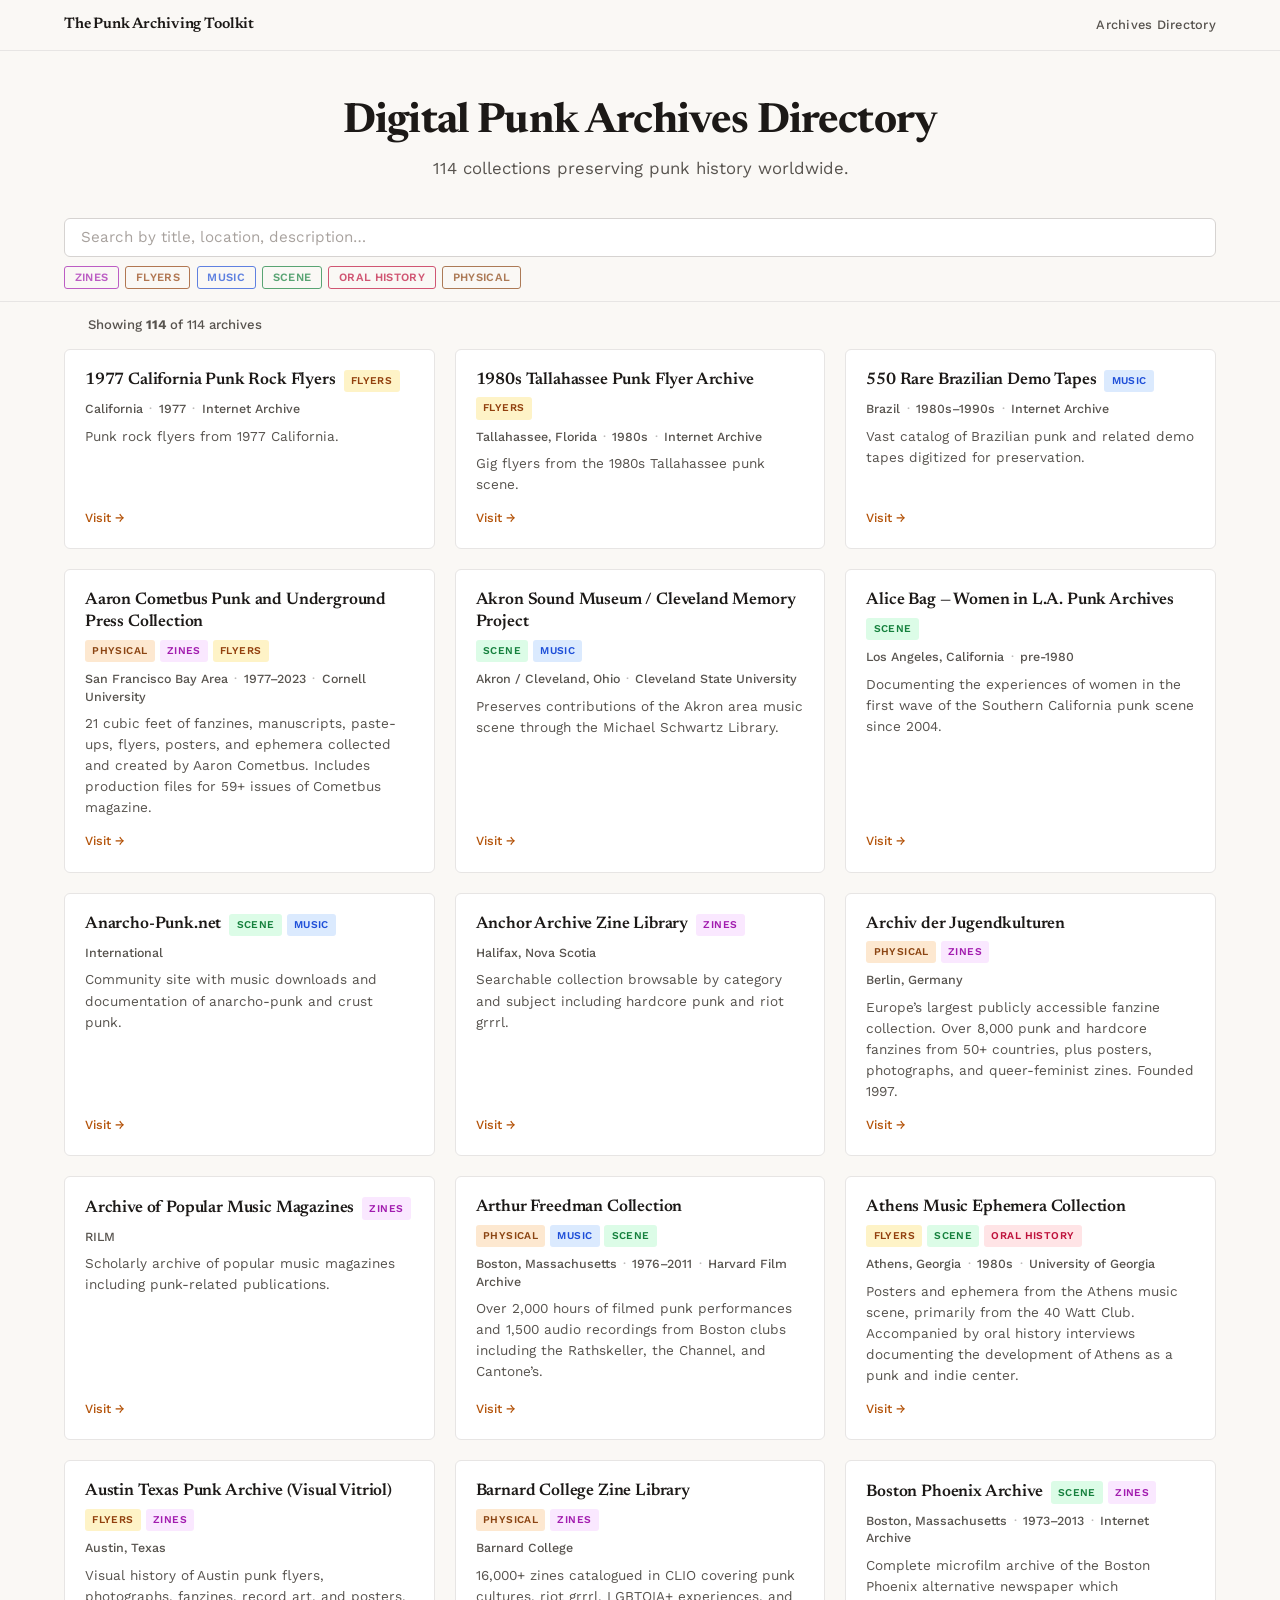
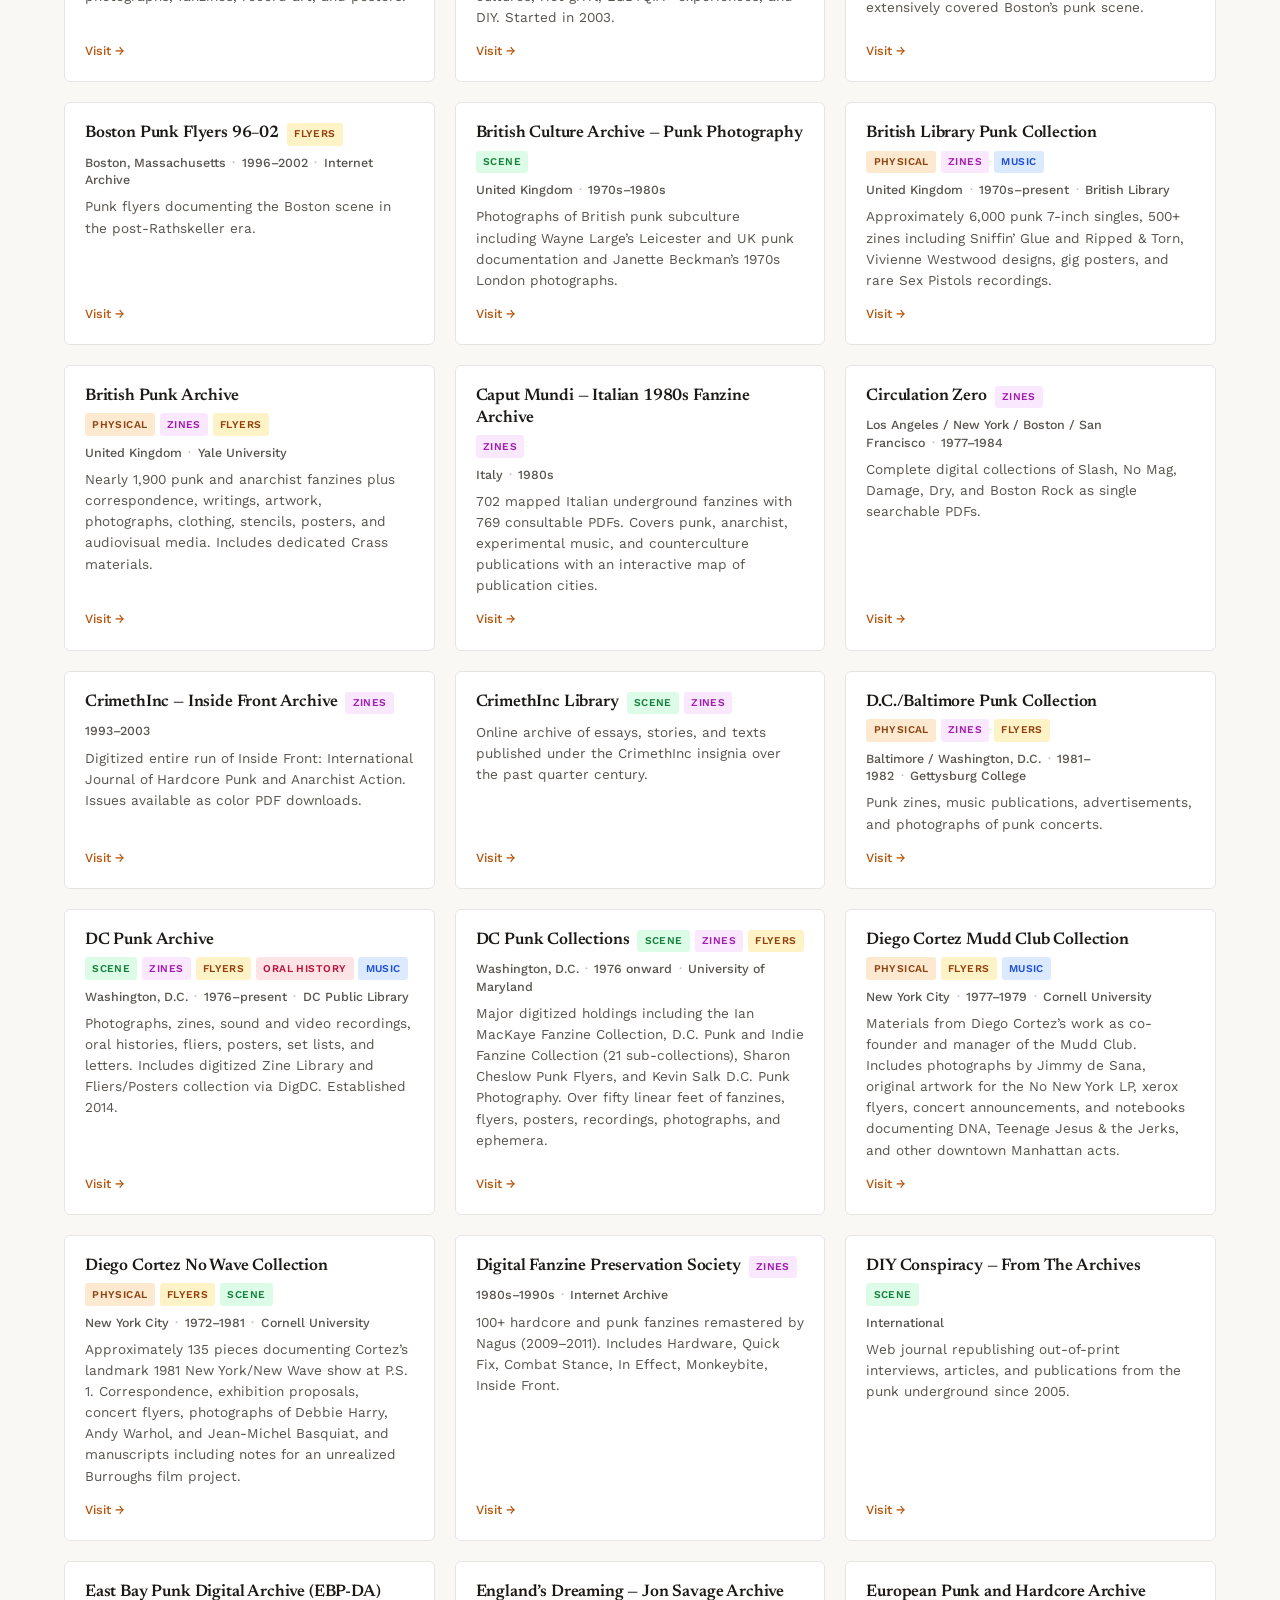
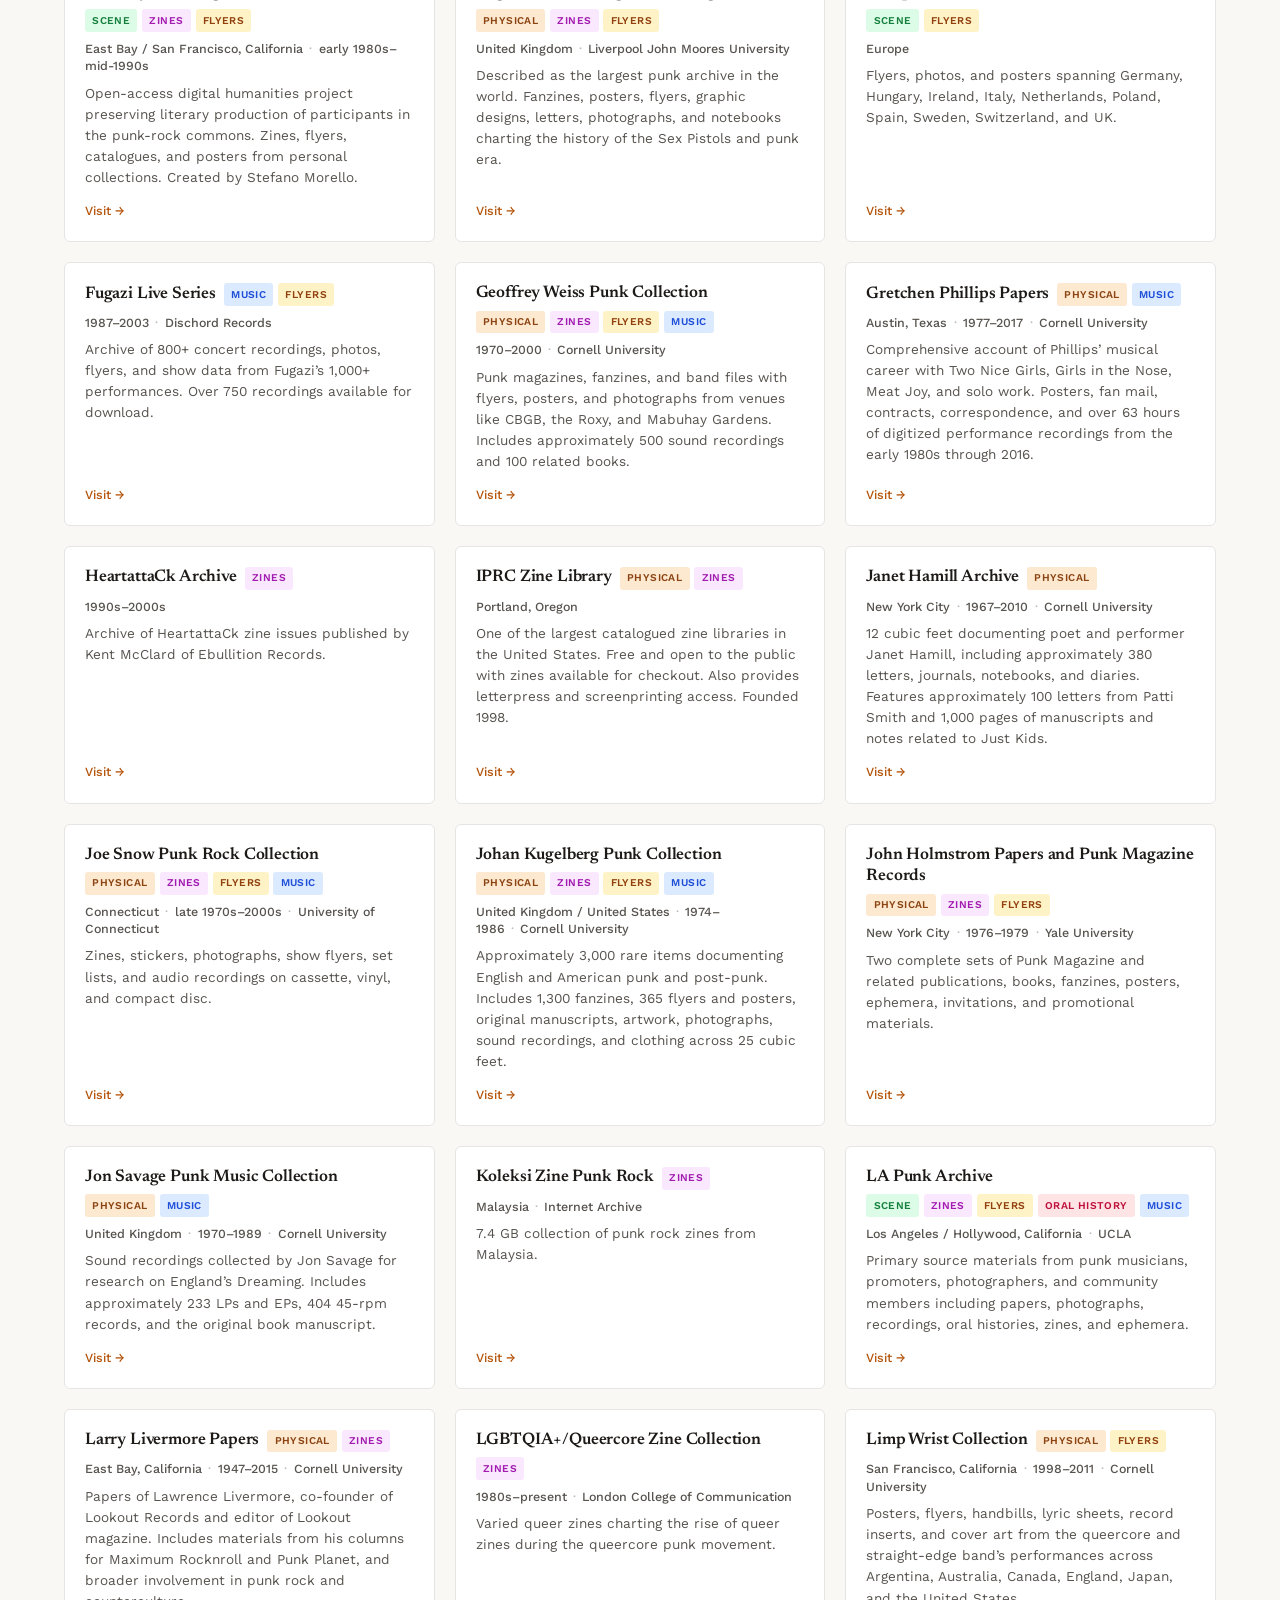
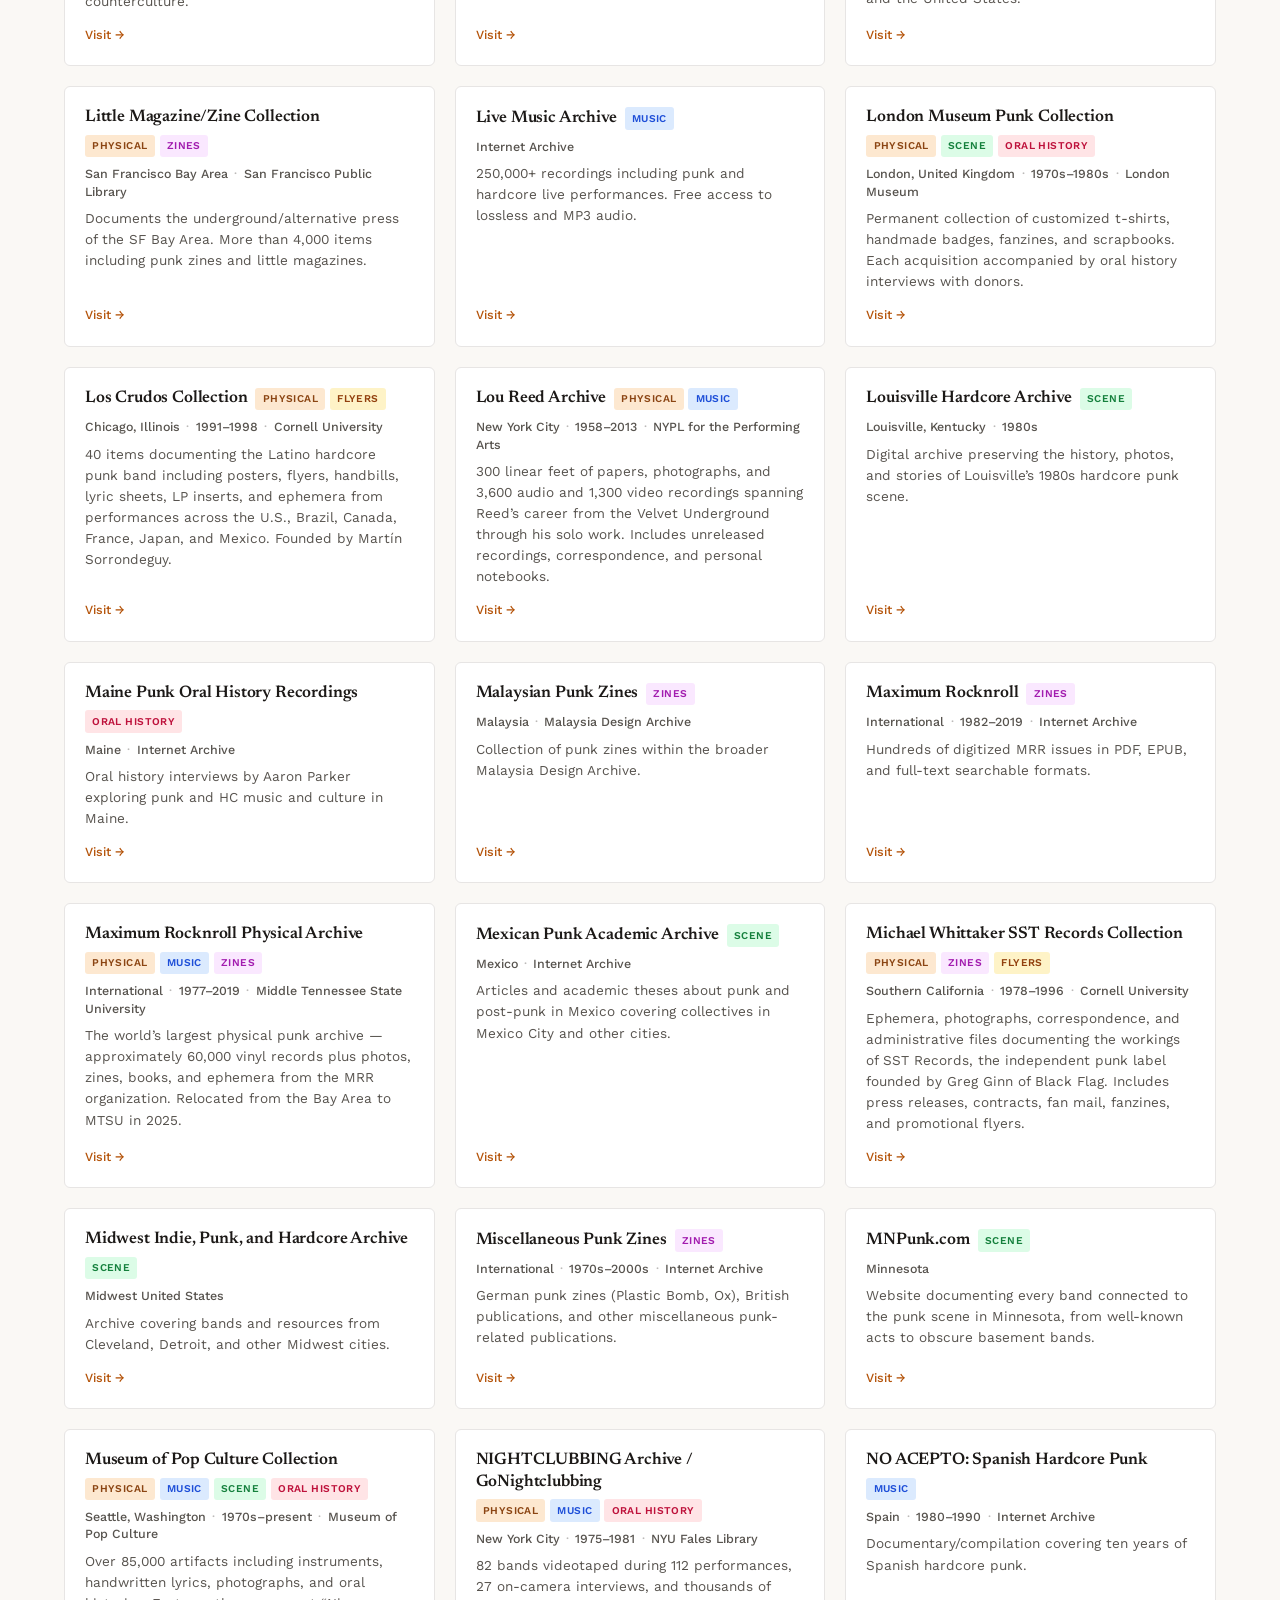
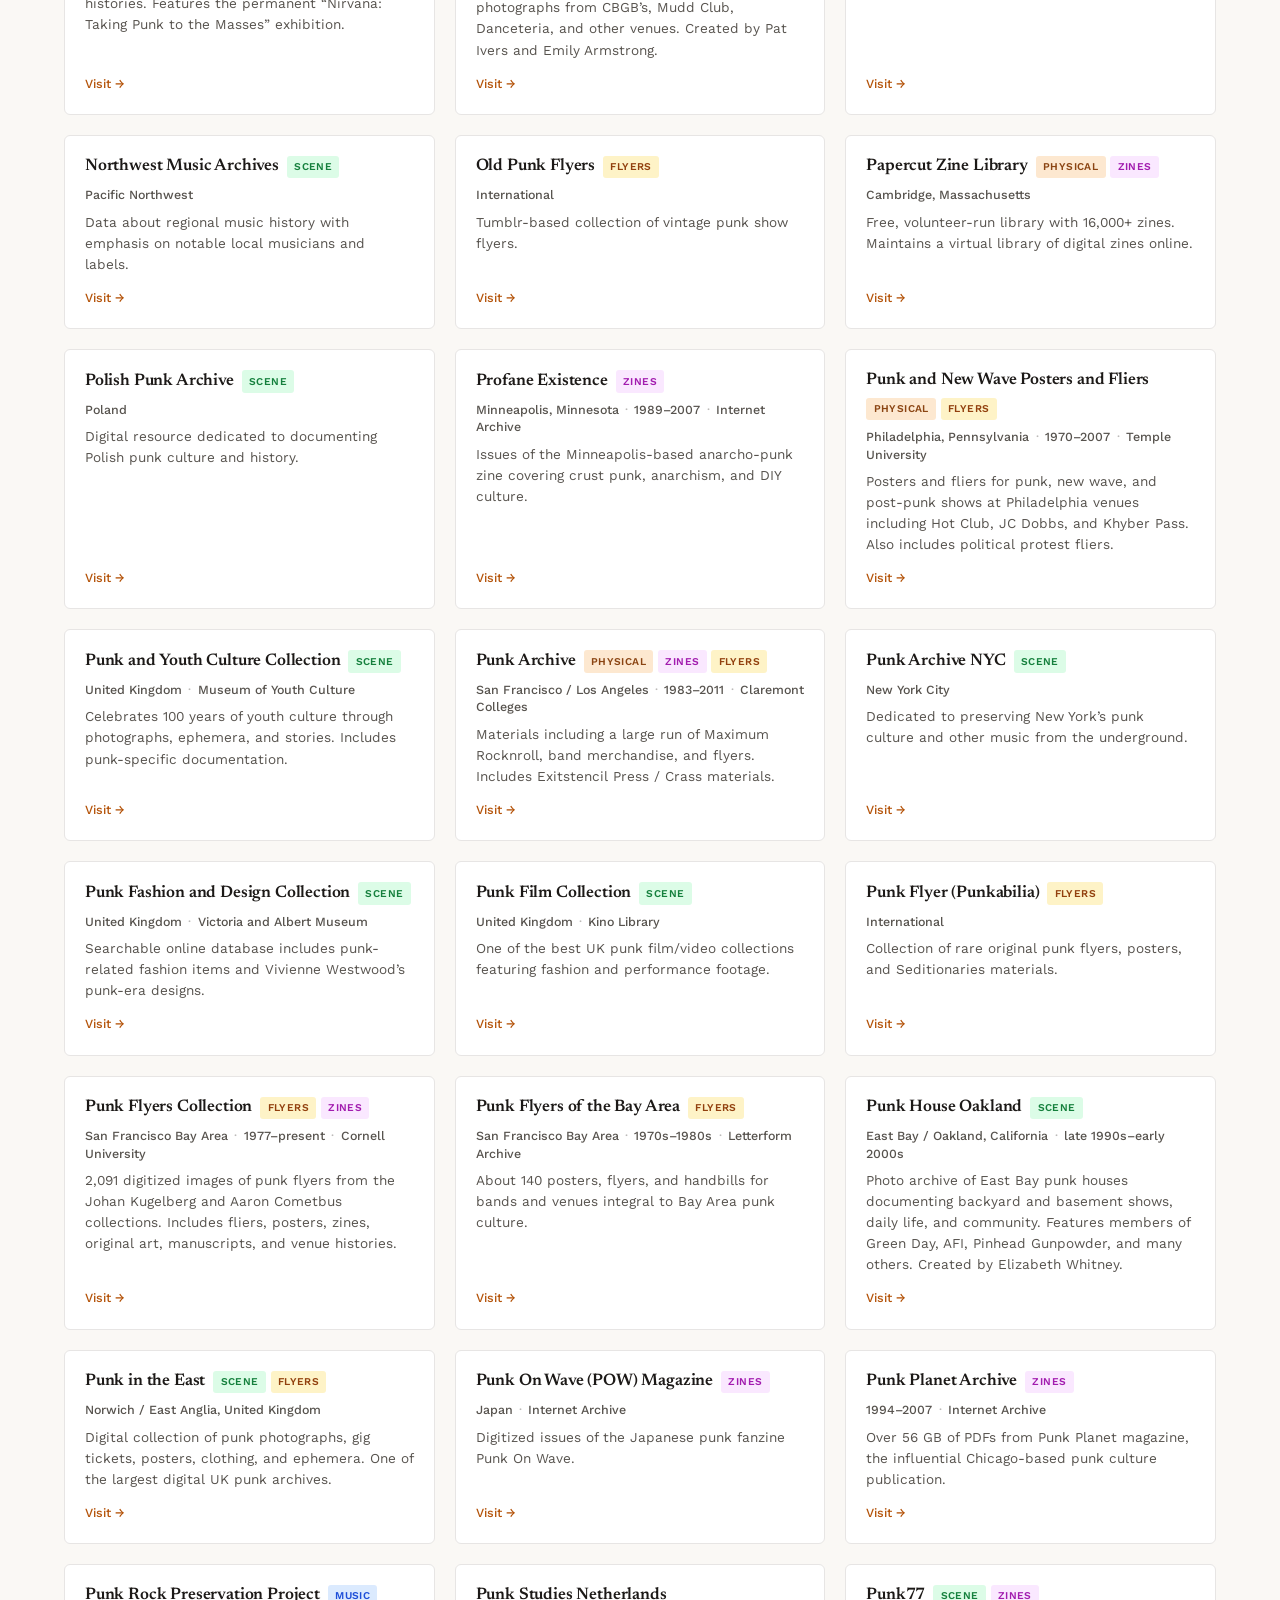
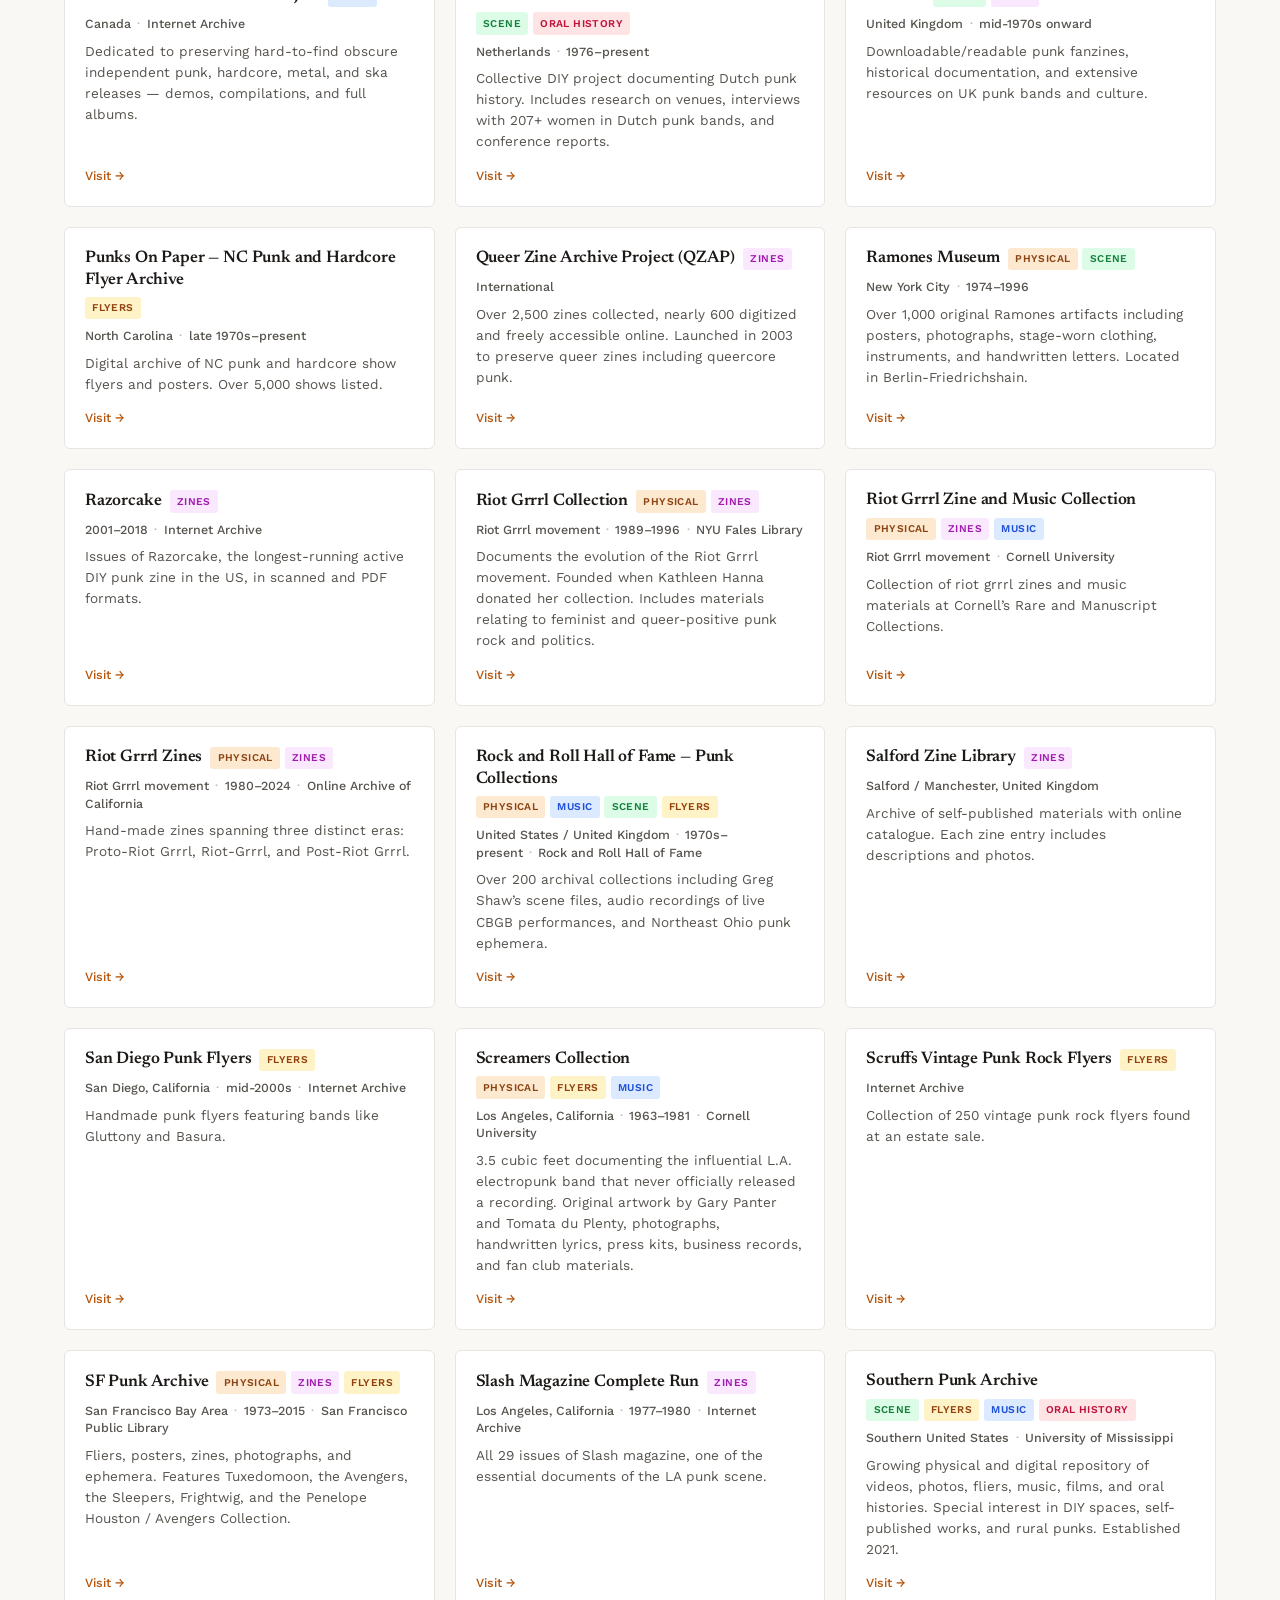
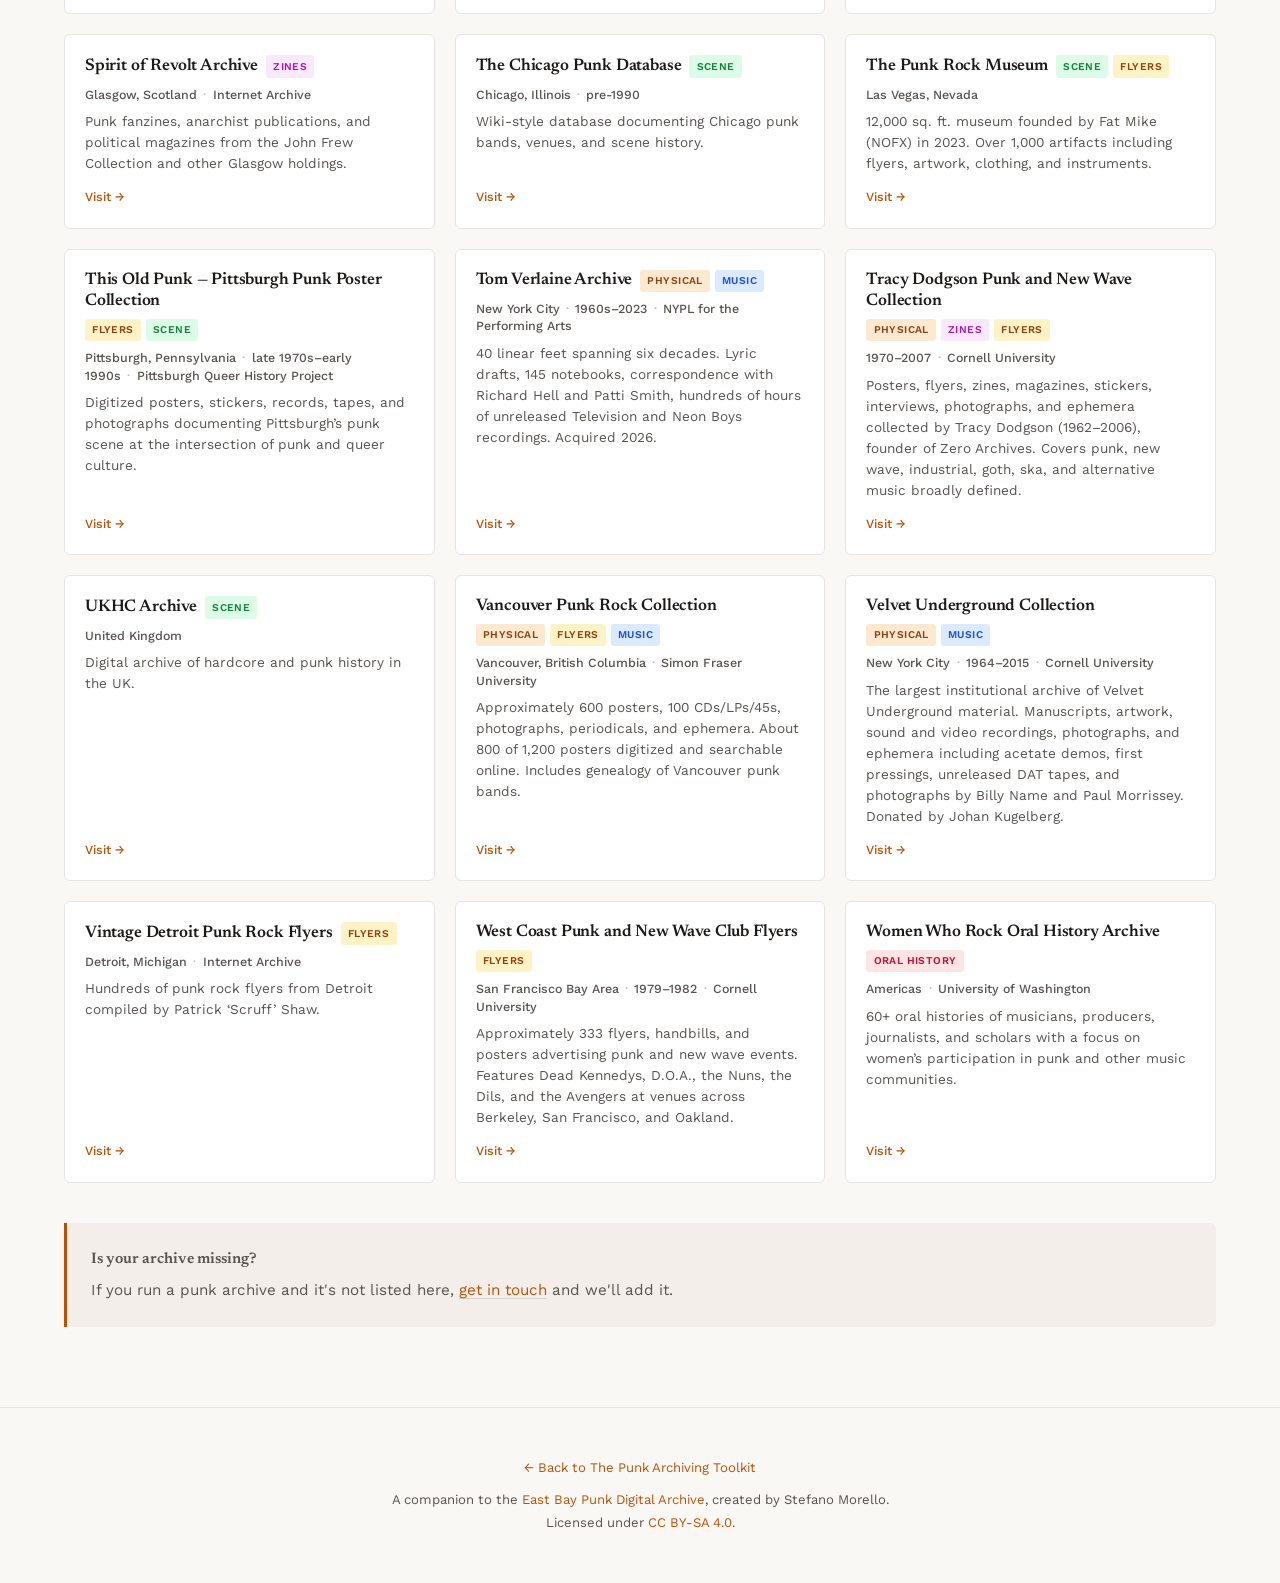
==== commit 4cb295b5: "Add 14 Cornell University punk collections to archives directory Adds Los Crudos, Gretchen Phillips," ====
--- a/archives.html
+++ b/archives.html
@@ -4,9 +4,9 @@
   <meta charset="UTF-8">
   <meta name="viewport" content="width=device-width, initial-scale=1.0">
   <title>Digital Punk Archives Directory — The Punk Archiving Toolkit</title>
-  <meta name="description" content="A browsable directory of 100 punk archives worldwide.">
+  <meta name="description" content="A browsable directory of 114 punk archives worldwide.">
   <meta property="og:title" content="Digital Punk Archives Directory">
-  <meta property="og:description" content="A browsable directory of 100 punk archives worldwide.">
+  <meta property="og:description" content="A browsable directory of 114 punk archives worldwide.">
   <meta property="og:type" content="website">
   <meta property="og:url" content="https://eastbaypunkda.com/toolkit/archives.html">
   <meta name="twitter:card" content="summary">
@@ -507,7 +507,7 @@
 <!-- HERO -->
 <header class="hero">
   <h1>Digital Punk Archives Directory</h1>
-  <p class="subtitle">100 collections preserving punk history worldwide.</p>
+  <p class="subtitle">114 collections preserving punk history worldwide.</p>
 </header>
 
 <!-- SEARCH / FILTER BAR -->
@@ -528,7 +528,7 @@
 <!-- RESULTS -->
 <main id="directory">
   <div class="results-bar">
-    <p class="results-count">Showing <strong id="count">100</strong> of 100 archives</p>
+    <p class="results-count">Showing <strong id="count">114</strong> of 114 archives</p>
   </div>
   <div class="card-grid" id="grid"></div>
   <p class="empty-state" id="empty" hidden>No archives match your search. Try a different term or clear your filters.</p>
@@ -574,23 +574,32 @@
   {title:"D.C./Baltimore Punk Collection",url:"https://archives.gettysburg.edu/repositories/4/resources/301",scene:"Baltimore / Washington, D.C.",years:"1981\u20131982",inst:"Gettysburg College",description:"Punk zines, music publications, advertisements, and photographs of punk concerts.",cats:["physical","zines","flyers"]},
   {title:"DC Punk Archive",url:"https://digdc.dclibrary.org/do/2b8435ca-71ba-4674-b3a4-7da2ed280c5e",scene:"Washington, D.C.",years:"1976\u2013present",inst:"DC Public Library",description:"Photographs, zines, sound and video recordings, oral histories, fliers, posters, set lists, and letters. Includes digitized Zine Library and Fliers/Posters collection via DigDC. Established 2014.",cats:["scene","zines","flyers","oral-history","music"]},
   {title:"DC Punk Collections",url:"https://exhibitions.lib.umd.edu/dc-punk/the-collections",scene:"Washington, D.C.",years:"1976 onward",inst:"University of Maryland",description:"Major digitized holdings including the Ian MacKaye Fanzine Collection, D.C. Punk and Indie Fanzine Collection (21 sub-collections), Sharon Cheslow Punk Flyers, and Kevin Salk D.C. Punk Photography. Over fifty linear feet of fanzines, flyers, posters, recordings, photographs, and ephemera.",cats:["scene","zines","flyers"]},
+  {title:"Diego Cortez Mudd Club Collection",url:"http://rmc.library.cornell.edu/EAD/htmldocs/RMM08117.html",scene:"New York City",years:"1977\u20131979",inst:"Cornell University",description:"Materials from Diego Cortez\u2019s work as co-founder and manager of the Mudd Club. Includes photographs by Jimmy de Sana, original artwork for the No New York LP, xerox flyers, concert announcements, and notebooks documenting DNA, Teenage Jesus & the Jerks, and other downtown Manhattan acts.",cats:["physical","flyers","music"]},
+  {title:"Diego Cortez No Wave Collection",url:"http://rmc.library.cornell.edu/EAD/htmldocs/RMM08120.html",scene:"New York City",years:"1972\u20131981",inst:"Cornell University",description:"Approximately 135 pieces documenting Cortez\u2019s landmark 1981 New York/New Wave show at P.S. 1. Correspondence, exhibition proposals, concert flyers, photographs of Debbie Harry, Andy Warhol, and Jean-Michel Basquiat, and manuscripts including notes for an unrealized Burroughs film project.",cats:["physical","flyers","scene"]},
   {title:"Digital Fanzine Preservation Society",url:"https://archive.org/details/digitalfanzinepreservationsociety",years:"1980s\u20131990s",inst:"Internet Archive",description:"100+ hardcore and punk fanzines remastered by Nagus (2009\u20132011). Includes Hardware, Quick Fix, Combat Stance, In Effect, Monkeybite, Inside Front.",cats:["zines"]},
   {title:"DIY Conspiracy \u2014 From The Archives",url:"https://diyconspiracy.net/category/features/punk-archives/",scene:"International",description:"Web journal republishing out-of-print interviews, articles, and publications from the punk underground since 2005.",cats:["scene"]},
   {title:"East Bay Punk Digital Archive (EBP-DA)",url:"https://eastbaypunkda.com/",scene:"East Bay / San Francisco, California",years:"early 1980s\u2013mid-1990s",description:"Open-access digital humanities project preserving literary production of participants in the punk-rock commons. Zines, flyers, catalogues, and posters from personal collections. Created by Stefano Morello.",cats:["scene","zines","flyers"]},
   {title:"England\u2019s Dreaming \u2014 Jon Savage Archive",url:"https://archives.ljmu.ac.uk/Record.aspx?src=Catalog&id=ED",scene:"United Kingdom",inst:"Liverpool John Moores University",description:"Described as the largest punk archive in the world. Fanzines, posters, flyers, graphic designs, letters, photographs, and notebooks charting the history of the Sex Pistols and punk era.",cats:["physical","zines","flyers"]},
   {title:"European Punk and Hardcore Archive",url:"https://europunk.wordpress.com/",scene:"Europe",description:"Flyers, photos, and posters spanning Germany, Hungary, Ireland, Italy, Netherlands, Poland, Spain, Sweden, Switzerland, and UK.",cats:["scene","flyers"]},
   {title:"Fugazi Live Series",url:"https://dischord.com/fugazi_live_series",years:"1987\u20132003",inst:"Dischord Records",description:"Archive of 800+ concert recordings, photos, flyers, and show data from Fugazi\u2019s 1,000+ performances. Over 750 recordings available for download.",cats:["music","flyers"]},
+  {title:"Geoffrey Weiss Punk Collection",url:"http://rmc.library.cornell.edu/EAD/htmldocs/RMM08054.html",years:"1970\u20132000",inst:"Cornell University",description:"Punk magazines, fanzines, and band files with flyers, posters, and photographs from venues like CBGB, the Roxy, and Mabuhay Gardens. Includes approximately 500 sound recordings and 100 related books.",cats:["physical","zines","flyers","music"]},
+  {title:"Gretchen Phillips Papers",url:"http://rmc.library.cornell.edu/EAD/htmldocs/RMM07839.html",scene:"Austin, Texas",years:"1977\u20132017",inst:"Cornell University",description:"Comprehensive account of Phillips\u2019 musical career with Two Nice Girls, Girls in the Nose, Meat Joy, and solo work. Posters, fan mail, contracts, correspondence, and over 63 hours of digitized performance recordings from the early 1980s through 2016.",cats:["physical","music"]},
   {title:"HeartattaCk Archive",url:"http://heartattackarchive.com/",years:"1990s\u20132000s",description:"Archive of HeartattaCk zine issues published by Kent McClard of Ebullition Records.",cats:["zines"]},
   {title:"IPRC Zine Library",url:"https://www.iprc.org/zine-library",scene:"Portland, Oregon",description:"One of the largest catalogued zine libraries in the United States. Free and open to the public with zines available for checkout. Also provides letterpress and screenprinting access. Founded 1998.",cats:["physical","zines"]},
+  {title:"Janet Hamill Archive",url:"http://rmc.library.cornell.edu/EAD/htmldocs/RMM08062.html",scene:"New York City",years:"1967\u20132010",inst:"Cornell University",description:"12 cubic feet documenting poet and performer Janet Hamill, including approximately 380 letters, journals, notebooks, and diaries. Features approximately 100 letters from Patti Smith and 1,000 pages of manuscripts and notes related to Just Kids.",cats:["physical"]},
   {title:"Joe Snow Punk Rock Collection",url:"https://archivessearch.lib.uconn.edu/repositories/2/resources/1094",scene:"Connecticut",years:"late 1970s\u20132000s",inst:"University of Connecticut",description:"Zines, stickers, photographs, show flyers, set lists, and audio recordings on cassette, vinyl, and compact disc.",cats:["physical","zines","flyers","music"]},
+  {title:"Johan Kugelberg Punk Collection",url:"http://rmc.library.cornell.edu/EAD/htmldocs/RMM08060.html",scene:"United Kingdom / United States",years:"1974\u20131986",inst:"Cornell University",description:"Approximately 3,000 rare items documenting English and American punk and post-punk. Includes 1,300 fanzines, 365 flyers and posters, original manuscripts, artwork, photographs, sound recordings, and clothing across 25 cubic feet.",cats:["physical","zines","flyers","music"]},
   {title:"John Holmstrom Papers and Punk Magazine Records",url:"https://archives.yale.edu/repositories/11/resources/920",scene:"New York City",years:"1976\u20131979",inst:"Yale University",description:"Two complete sets of Punk Magazine and related publications, books, fanzines, posters, ephemera, invitations, and promotional materials.",cats:["physical","zines","flyers"]},
+  {title:"Jon Savage Punk Music Collection",url:"https://archives.library.cornell.edu/repositories/2/resources/7224",scene:"United Kingdom",years:"1970\u20131989",inst:"Cornell University",description:"Sound recordings collected by Jon Savage for research on England\u2019s Dreaming. Includes approximately 233 LPs and EPs, 404 45-rpm records, and the original book manuscript.",cats:["physical","music"]},
   {title:"Koleksi Zine Punk Rock",url:"https://archive.org/details/koleksizine",scene:"Malaysia",inst:"Internet Archive",description:"7.4 GB collection of punk rock zines from Malaysia.",cats:["zines"]},
   {title:"LA Punk Archive",url:"https://www.library.ucla.edu/collections/library-special-collections-punk-archive/",scene:"Los Angeles / Hollywood, California",inst:"UCLA",description:"Primary source materials from punk musicians, promoters, photographers, and community members including papers, photographs, recordings, oral histories, zines, and ephemera.",cats:["scene","zines","flyers","oral-history","music"]},
   {title:"Larry Livermore Papers",url:"http://rmc.library.cornell.edu/EAD/htmldocs/RMM08749.html",scene:"East Bay, California",years:"1947\u20132015",inst:"Cornell University",description:"Papers of Lawrence Livermore, co-founder of Lookout Records and editor of Lookout magazine. Includes materials from his columns for Maximum Rocknroll and Punk Planet, and broader involvement in punk rock and counterculture.",cats:["physical","zines"]},
   {title:"LGBTQIA+/Queercore Zine Collection",url:"https://lcczinecollection.myblog.arts.ac.uk/lgbtqia-zines/",years:"1980s\u2013present",inst:"London College of Communication",description:"Varied queer zines charting the rise of queer zines during the queercore punk movement.",cats:["zines"]},
+  {title:"Limp Wrist Collection",url:"https://rmc.library.cornell.edu/EAD/htmldocs/RMM07848.html",scene:"San Francisco, California",years:"1998\u20132011",inst:"Cornell University",description:"Posters, flyers, handbills, lyric sheets, record inserts, and cover art from the queercore and straight-edge band\u2019s performances across Argentina, Australia, Canada, England, Japan, and the United States.",cats:["physical","flyers"]},
   {title:"Little Magazine/Zine Collection",url:"https://sfpl.org/locations/main-library/book-arts-special-collections/little-magazine-collection",scene:"San Francisco Bay Area",inst:"San Francisco Public Library",description:"Documents the underground/alternative press of the SF Bay Area. More than 4,000 items including punk zines and little magazines.",cats:["physical","zines"]},
   {title:"Live Music Archive",url:"https://archive.org/details/etree",inst:"Internet Archive",description:"250,000+ recordings including punk and hardcore live performances. Free access to lossless and MP3 audio.",cats:["music"]},
   {title:"London Museum Punk Collection",url:"https://www.londonmuseum.org.uk/collections/v/object-800543/punk/",scene:"London, United Kingdom",years:"1970s\u20131980s",inst:"London Museum",description:"Permanent collection of customized t-shirts, handmade badges, fanzines, and scrapbooks. Each acquisition accompanied by oral history interviews with donors.",cats:["physical","scene","oral-history"]},
+  {title:"Los Crudos Collection",url:"http://rmc.library.cornell.edu/EAD/htmldocs/RMM07790.html",scene:"Chicago, Illinois",years:"1991\u20131998",inst:"Cornell University",description:"40 items documenting the Latino hardcore punk band including posters, flyers, handbills, lyric sheets, LP inserts, and ephemera from performances across the U.S., Brazil, Canada, France, Japan, and Mexico. Founded by Mart\u00edn Sorrondeguy.",cats:["physical","flyers"]},
   {title:"Lou Reed Archive",url:"https://www.nypl.org/spotlight/lou-reed",scene:"New York City",years:"1958\u20132013",inst:"NYPL for the Performing Arts",description:"300 linear feet of papers, photographs, and 3,600 audio and 1,300 video recordings spanning Reed\u2019s career from the Velvet Underground through his solo work. Includes unreleased recordings, correspondence, and personal notebooks.",cats:["physical","music"]},
   {title:"Louisville Hardcore Archive",url:"https://louisvillehardcorearchive.com/",scene:"Louisville, Kentucky",years:"1980s",description:"Digital archive preserving the history, photos, and stories of Louisville\u2019s 1980s hardcore punk scene.",cats:["scene"]},
   {title:"Maine Punk Oral History Recordings",url:"https://archive.org/details/mainepunkoralhistory",scene:"Maine",inst:"Internet Archive",description:"Oral history interviews by Aaron Parker exploring punk and HC music and culture in Maine.",cats:["oral-history"]},
@@ -598,6 +607,7 @@
   {title:"Maximum Rocknroll",url:"https://archive.org/details/maximumrnr",scene:"International",years:"1982\u20132019",inst:"Internet Archive",description:"Hundreds of digitized MRR issues in PDF, EPUB, and full-text searchable formats.",cats:["zines"]},
   {title:"Maximum Rocknroll Physical Archive",url:"https://mtsunews.com/worlds-largest-punk-archive-moves-to-center-for-popular-music/",scene:"International",years:"1977\u20132019",inst:"Middle Tennessee State University",description:"The world\u2019s largest physical punk archive \u2014 approximately 60,000 vinyl records plus photos, zines, books, and ephemera from the MRR organization. Relocated from the Bay Area to MTSU in 2025.",cats:["physical","music","zines"]},
   {title:"Mexican Punk Academic Archive",url:"https://archive.org/details/punkppmex",scene:"Mexico",inst:"Internet Archive",description:"Articles and academic theses about punk and post-punk in Mexico covering collectives in Mexico City and other cities.",cats:["scene"]},
+  {title:"Michael Whittaker SST Records Collection",url:"https://rmc.library.cornell.edu/EAD/htmldocs/RMM08135.html",scene:"Southern California",years:"1978\u20131996",inst:"Cornell University",description:"Ephemera, photographs, correspondence, and administrative files documenting the workings of SST Records, the independent punk label founded by Greg Ginn of Black Flag. Includes press releases, contracts, fan mail, fanzines, and promotional flyers.",cats:["physical","zines","flyers"]},
   {title:"Midwest Indie, Punk, and Hardcore Archive",url:"https://midwestpunk.wordpress.com/",scene:"Midwest United States",description:"Archive covering bands and resources from Cleveland, Detroit, and other Midwest cities.",cats:["scene"]},
   {title:"Miscellaneous Punk Zines",url:"https://archive.org/details/misczinespunk",scene:"International",years:"1970s\u20132000s",inst:"Internet Archive",description:"German punk zines (Plastic Bomb, Ox), British publications, and other miscellaneous punk-related publications.",cats:["zines"]},
   {title:"MNPunk.com",url:"http://mnpunk.com/",scene:"Minnesota",description:"Website documenting every band connected to the punk scene in Minnesota, from well-known acts to obscure basement bands.",cats:["scene"]},
@@ -635,6 +645,7 @@
   {title:"Rock and Roll Hall of Fame \u2014 Punk Collections",url:"https://library.rockhall.com/punk_rock",scene:"United States / United Kingdom",years:"1970s\u2013present",inst:"Rock and Roll Hall of Fame",description:"Over 200 archival collections including Greg Shaw\u2019s scene files, audio recordings of live CBGB performances, and Northeast Ohio punk ephemera.",cats:["physical","music","scene","flyers"]},
   {title:"Salford Zine Library",url:"https://salfordzinelibrary.co.uk/",scene:"Salford / Manchester, United Kingdom",description:"Archive of self-published materials with online catalogue. Each zine entry includes descriptions and photos.",cats:["zines"]},
   {title:"San Diego Punk Flyers",url:"https://archive.org/details/BOCbitch",scene:"San Diego, California",years:"mid-2000s",inst:"Internet Archive",description:"Handmade punk flyers featuring bands like Gluttony and Basura.",cats:["flyers"]},
+  {title:"Screamers Collection",url:"https://rmc.library.cornell.edu/EAD/htmldocs/RMM08126.html",scene:"Los Angeles, California",years:"1963\u20131981",inst:"Cornell University",description:"3.5 cubic feet documenting the influential L.A. electropunk band that never officially released a recording. Original artwork by Gary Panter and Tomata du Plenty, photographs, handwritten lyrics, press kits, business records, and fan club materials.",cats:["physical","flyers","music"]},
   {title:"Scruffs Vintage Punk Rock Flyers",url:"https://archive.org/details/scruffsvintagepunkrockflyers",inst:"Internet Archive",description:"Collection of 250 vintage punk rock flyers found at an estate sale.",cats:["flyers"]},
   {title:"SF Punk Archive",url:"https://oac.cdlib.org/findaid/ark:/13030/c8sx6mxs/",scene:"San Francisco Bay Area",years:"1973\u20132015",inst:"San Francisco Public Library",description:"Fliers, posters, zines, photographs, and ephemera. Features Tuxedomoon, the Avengers, the Sleepers, Frightwig, and the Penelope Houston / Avengers Collection.",cats:["physical","zines","flyers"]},
   {title:"Slash Magazine Complete Run",url:"https://archive.org/details/slash_circulation_zero",scene:"Los Angeles, California",years:"1977\u20131980",inst:"Internet Archive",description:"All 29 issues of Slash magazine, one of the essential documents of the LA punk scene.",cats:["zines"]},
@@ -644,9 +655,12 @@
   {title:"The Punk Rock Museum",url:"https://www.thepunkrockmuseum.com/",scene:"Las Vegas, Nevada",description:"12,000 sq. ft. museum founded by Fat Mike (NOFX) in 2023. Over 1,000 artifacts including flyers, artwork, clothing, and instruments.",cats:["scene","flyers"]},
   {title:"This Old Punk \u2014 Pittsburgh Punk Poster Collection",url:"http://pittsburghqueerhistory.com/omeka/exhibits/show/this-old-punk",scene:"Pittsburgh, Pennsylvania",years:"late 1970s\u2013early 1990s",inst:"Pittsburgh Queer History Project",description:"Digitized posters, stickers, records, tapes, and photographs documenting Pittsburgh\u2019s punk scene at the intersection of punk and queer culture.",cats:["flyers","scene"]},
   {title:"Tom Verlaine Archive",url:"https://www.nypl.org/press/archive-tom-verlaine-frontman-television-has-been-acquired-new-york-public-library-performing",scene:"New York City",years:"1960s\u20132023",inst:"NYPL for the Performing Arts",description:"40 linear feet spanning six decades. Lyric drafts, 145 notebooks, correspondence with Richard Hell and Patti Smith, hundreds of hours of unreleased Television and Neon Boys recordings. Acquired 2026.",cats:["physical","music"]},
+  {title:"Tracy Dodgson Punk and New Wave Collection",url:"https://rmc.library.cornell.edu/EAD/htmldocs/RMM08138.html",years:"1970\u20132007",inst:"Cornell University",description:"Posters, flyers, zines, magazines, stickers, interviews, photographs, and ephemera collected by Tracy Dodgson (1962\u20132006), founder of Zero Archives. Covers punk, new wave, industrial, goth, ska, and alternative music broadly defined.",cats:["physical","zines","flyers"]},
   {title:"UKHC Archive",url:"https://www.ukhcarchive.co.uk/",scene:"United Kingdom",description:"Digital archive of hardcore and punk history in the UK.",cats:["scene"]},
   {title:"Vancouver Punk Rock Collection",url:"https://digital.lib.sfu.ca/vanpunk-1-collection/vancouver-punk-rock-collection",scene:"Vancouver, British Columbia",inst:"Simon Fraser University",description:"Approximately 600 posters, 100 CDs/LPs/45s, photographs, periodicals, and ephemera. About 800 of 1,200 posters digitized and searchable online. Includes genealogy of Vancouver punk bands.",cats:["physical","flyers","music"]},
+  {title:"Velvet Underground Collection",url:"http://rmc.library.cornell.edu/EAD/htmldocs/RMM08105.html",scene:"New York City",years:"1964\u20132015",inst:"Cornell University",description:"The largest institutional archive of Velvet Underground material. Manuscripts, artwork, sound and video recordings, photographs, and ephemera including acetate demos, first pressings, unreleased DAT tapes, and photographs by Billy Name and Paul Morrissey. Donated by Johan Kugelberg.",cats:["physical","music"]},
   {title:"Vintage Detroit Punk Rock Flyers",url:"https://archive.org/details/Patrick_Scruff_Shaw_Punk_Rock_Flyers",scene:"Detroit, Michigan",inst:"Internet Archive",description:"Hundreds of punk rock flyers from Detroit compiled by Patrick \u2018Scruff\u2019 Shaw.",cats:["flyers"]},
+  {title:"West Coast Punk and New Wave Club Flyers",url:"http://rmc.library.cornell.edu/EAD/htmldocs/RMM08129.html",scene:"San Francisco Bay Area",years:"1979\u20131982",inst:"Cornell University",description:"Approximately 333 flyers, handbills, and posters advertising punk and new wave events. Features Dead Kennedys, D.O.A., the Nuns, the Dils, and the Avengers at venues across Berkeley, San Francisco, and Oakland.",cats:["flyers"]},
   {title:"Women Who Rock Oral History Archive",url:"https://content.lib.washington.edu/wwrweb/",scene:"Americas",inst:"University of Washington",description:"60+ oral histories of musicians, producers, journalists, and scholars with a focus on women\u2019s participation in punk and other music communities.",cats:["oral-history"]}
 ];
 
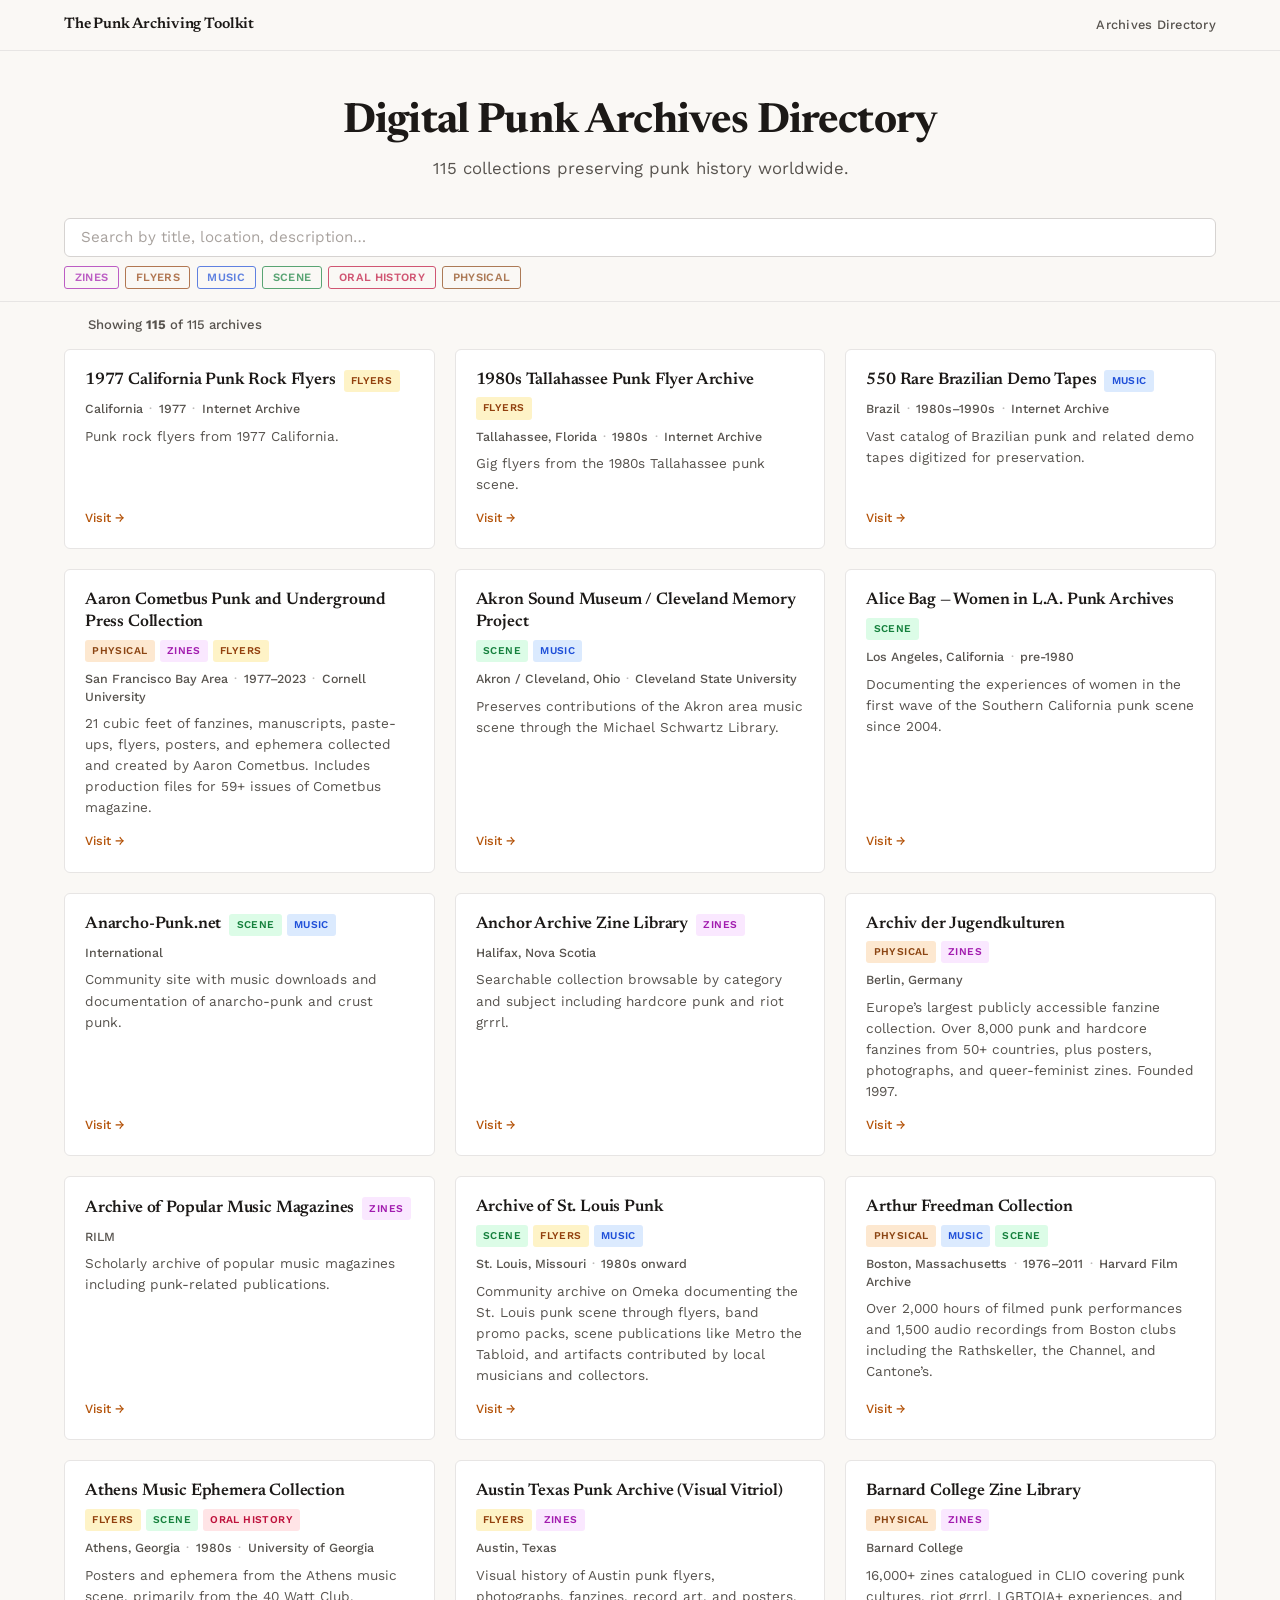
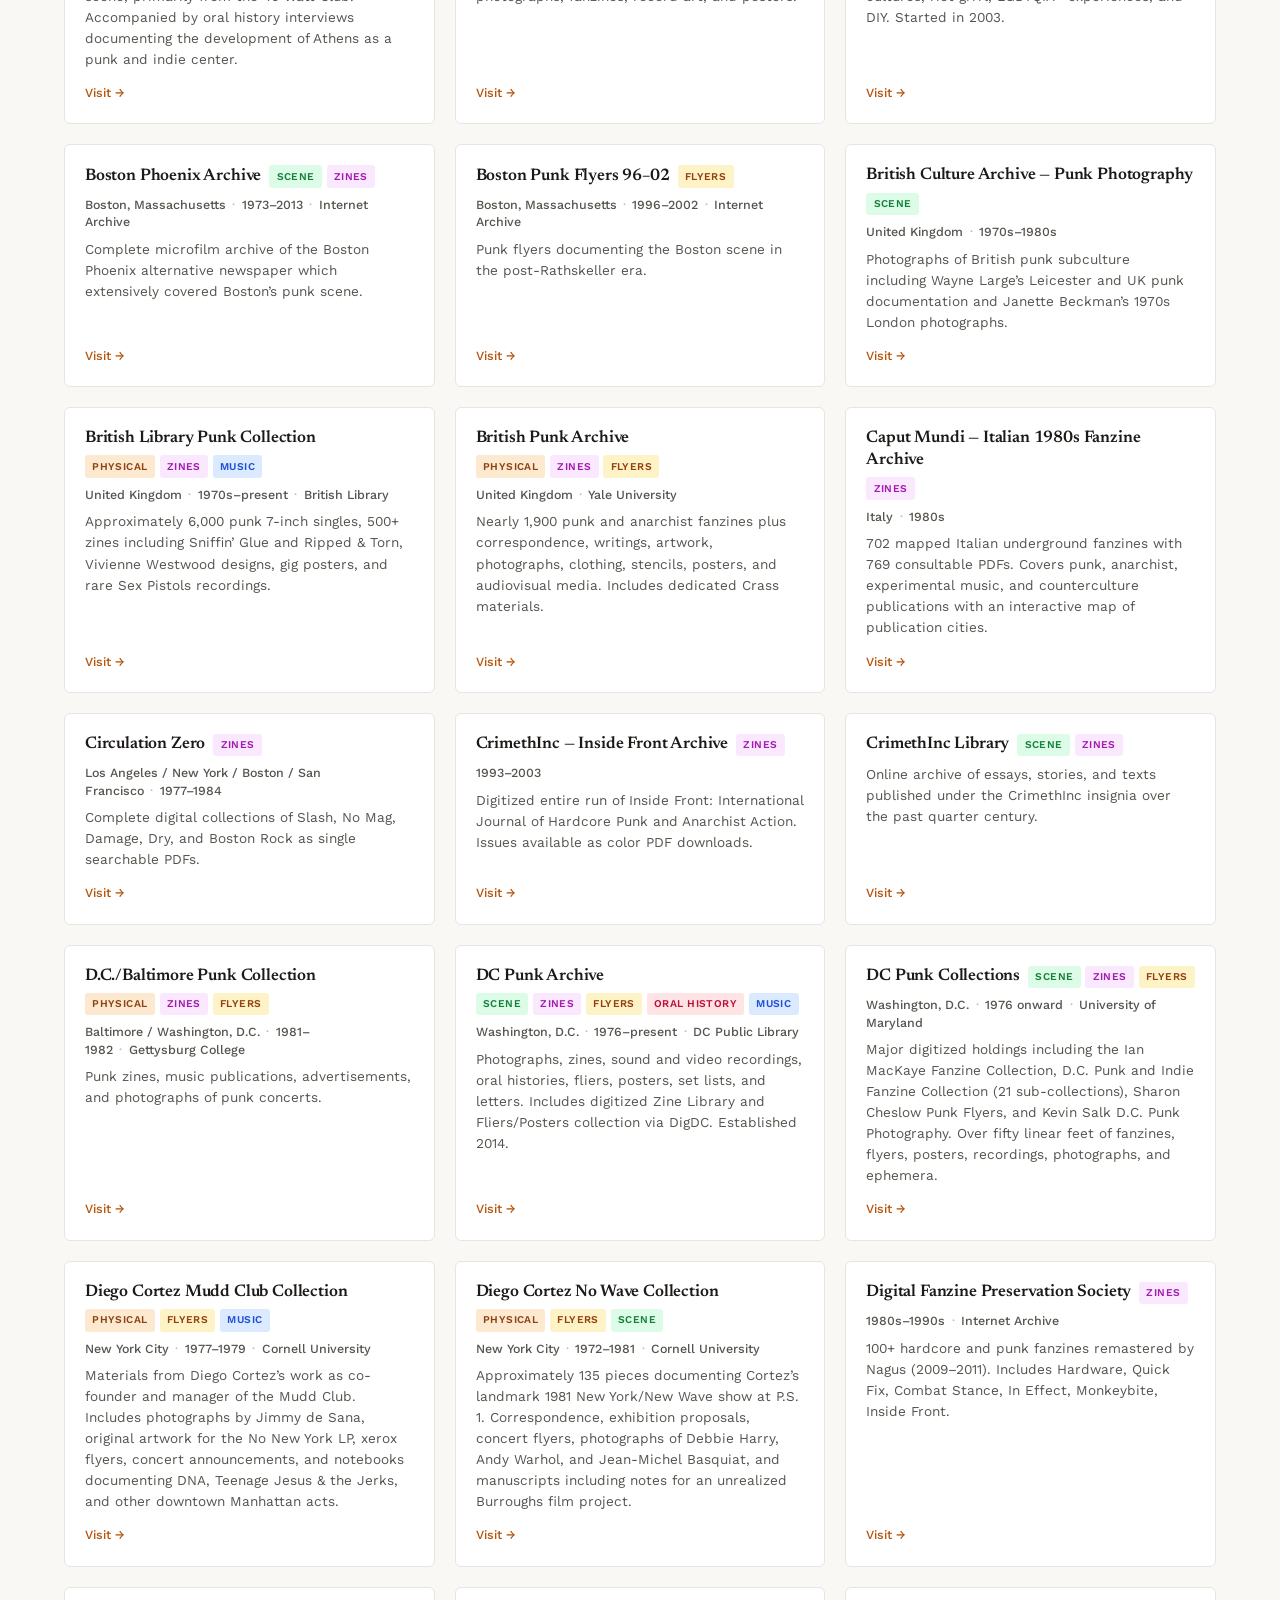
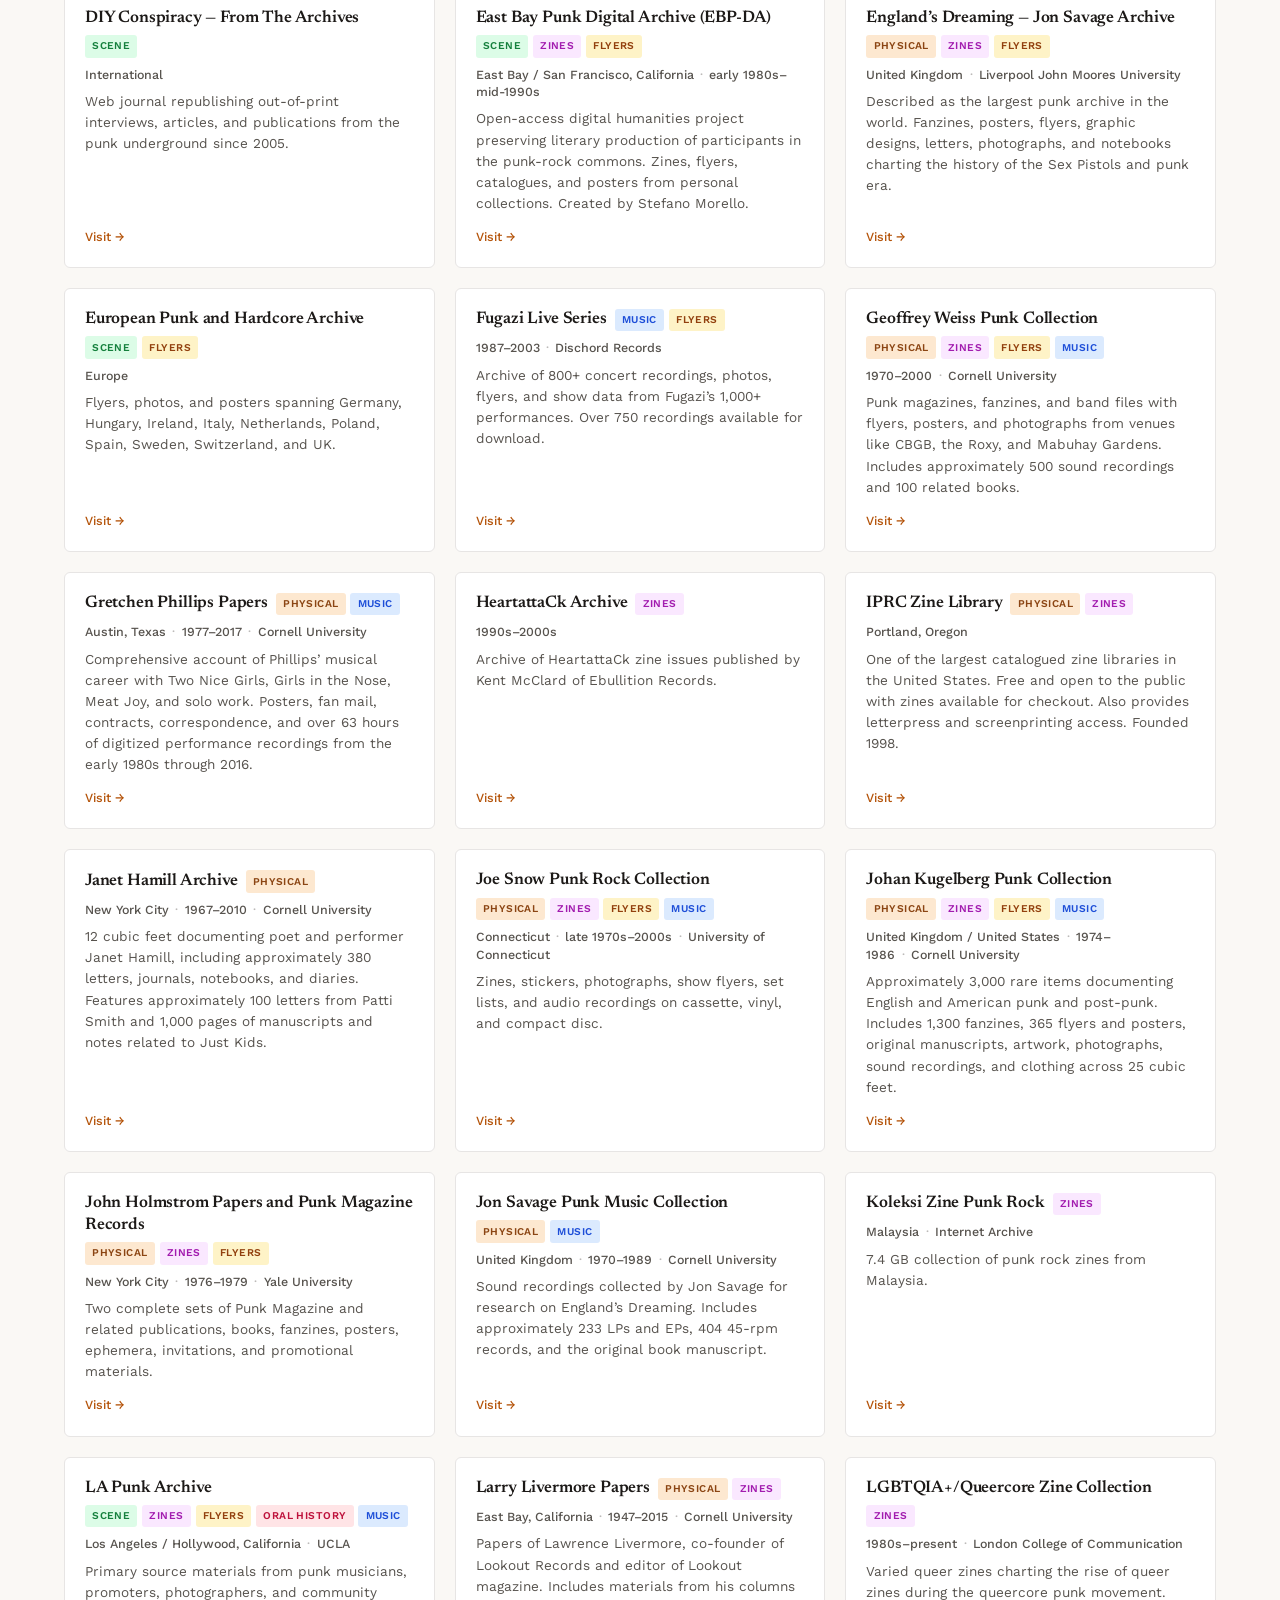
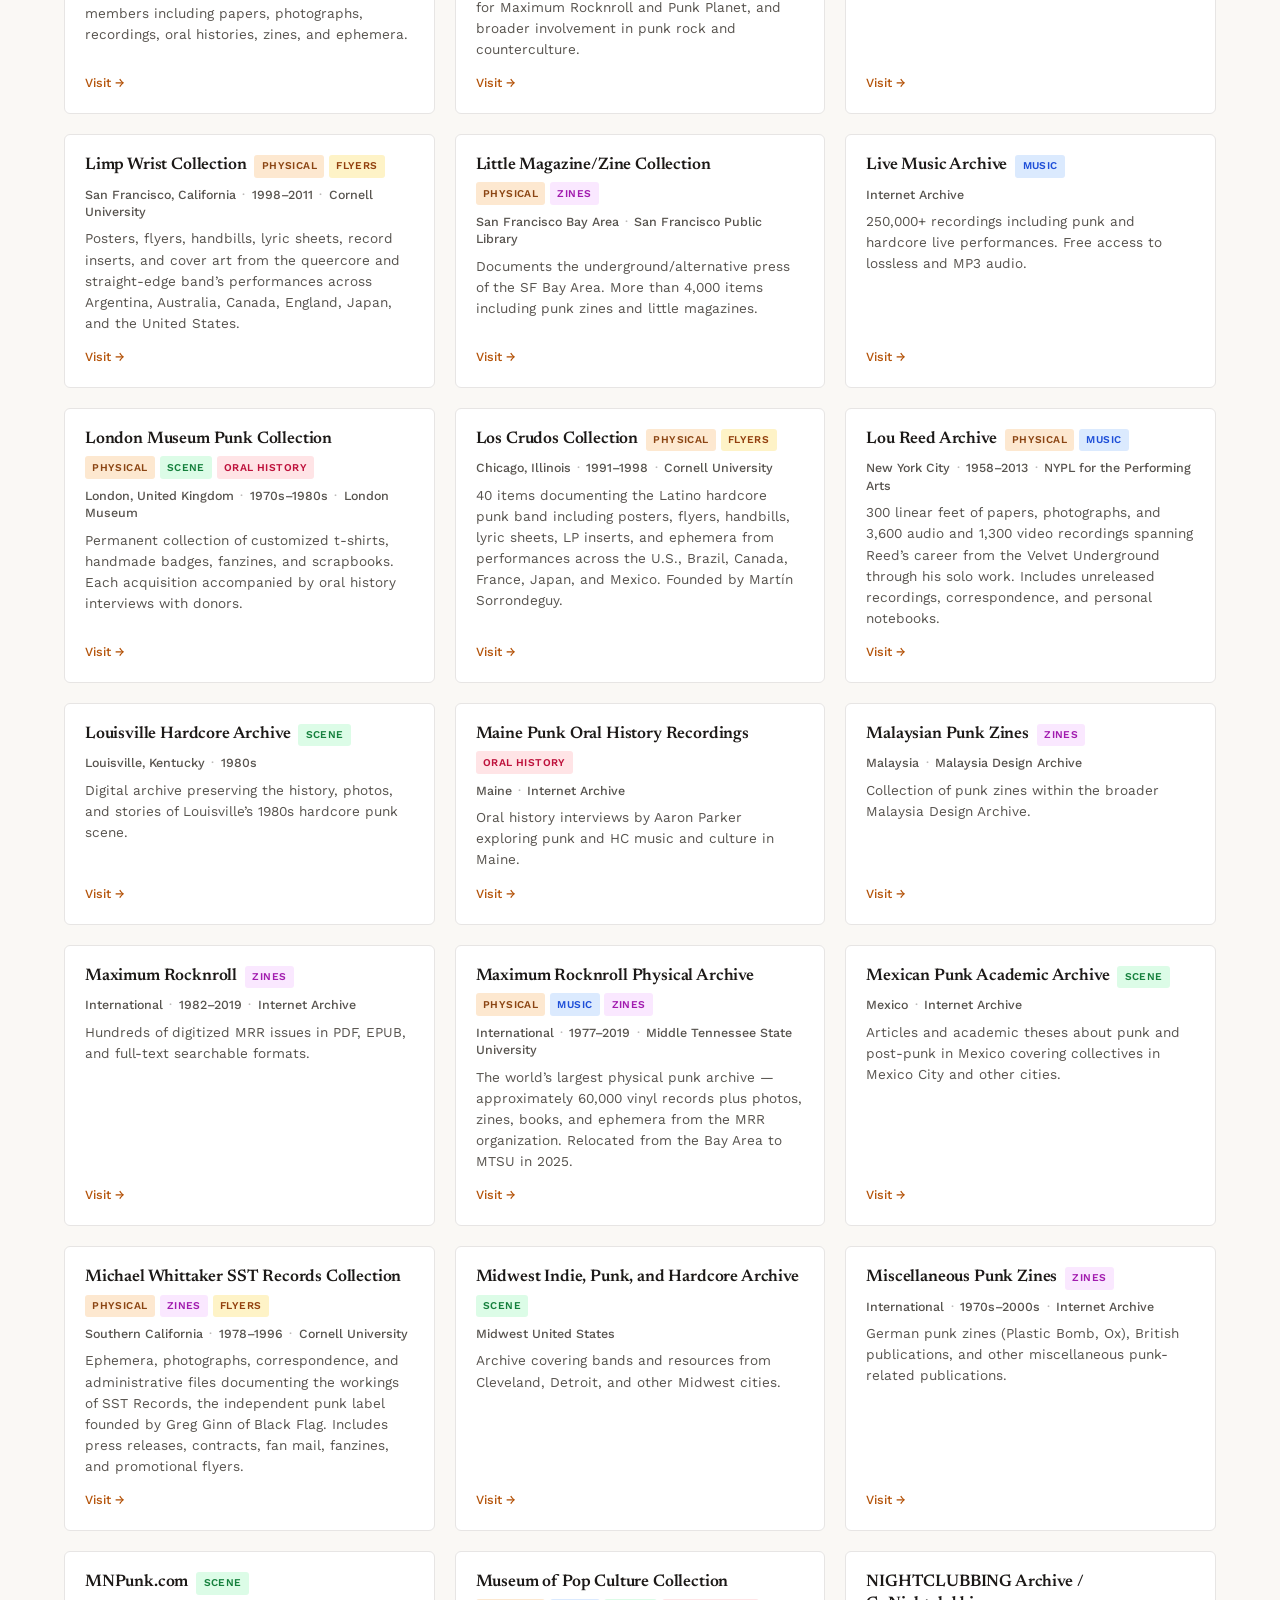
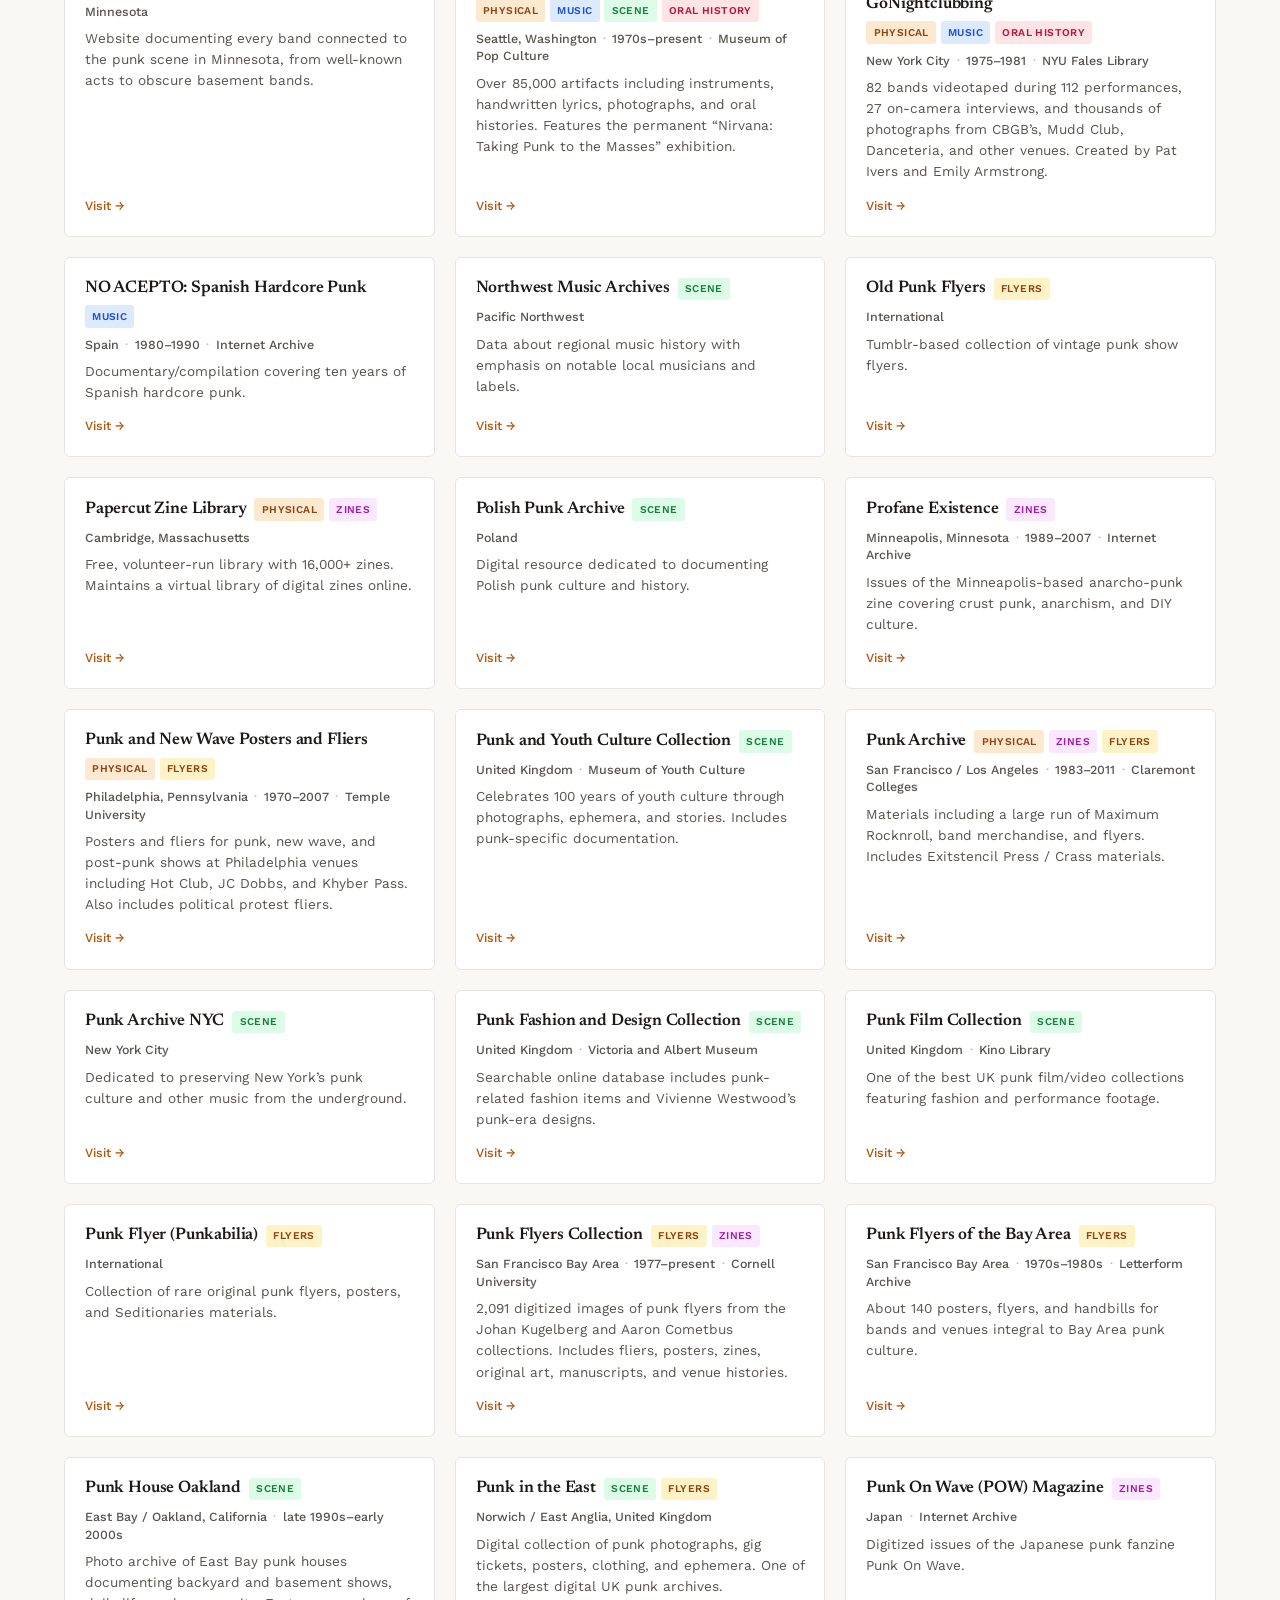
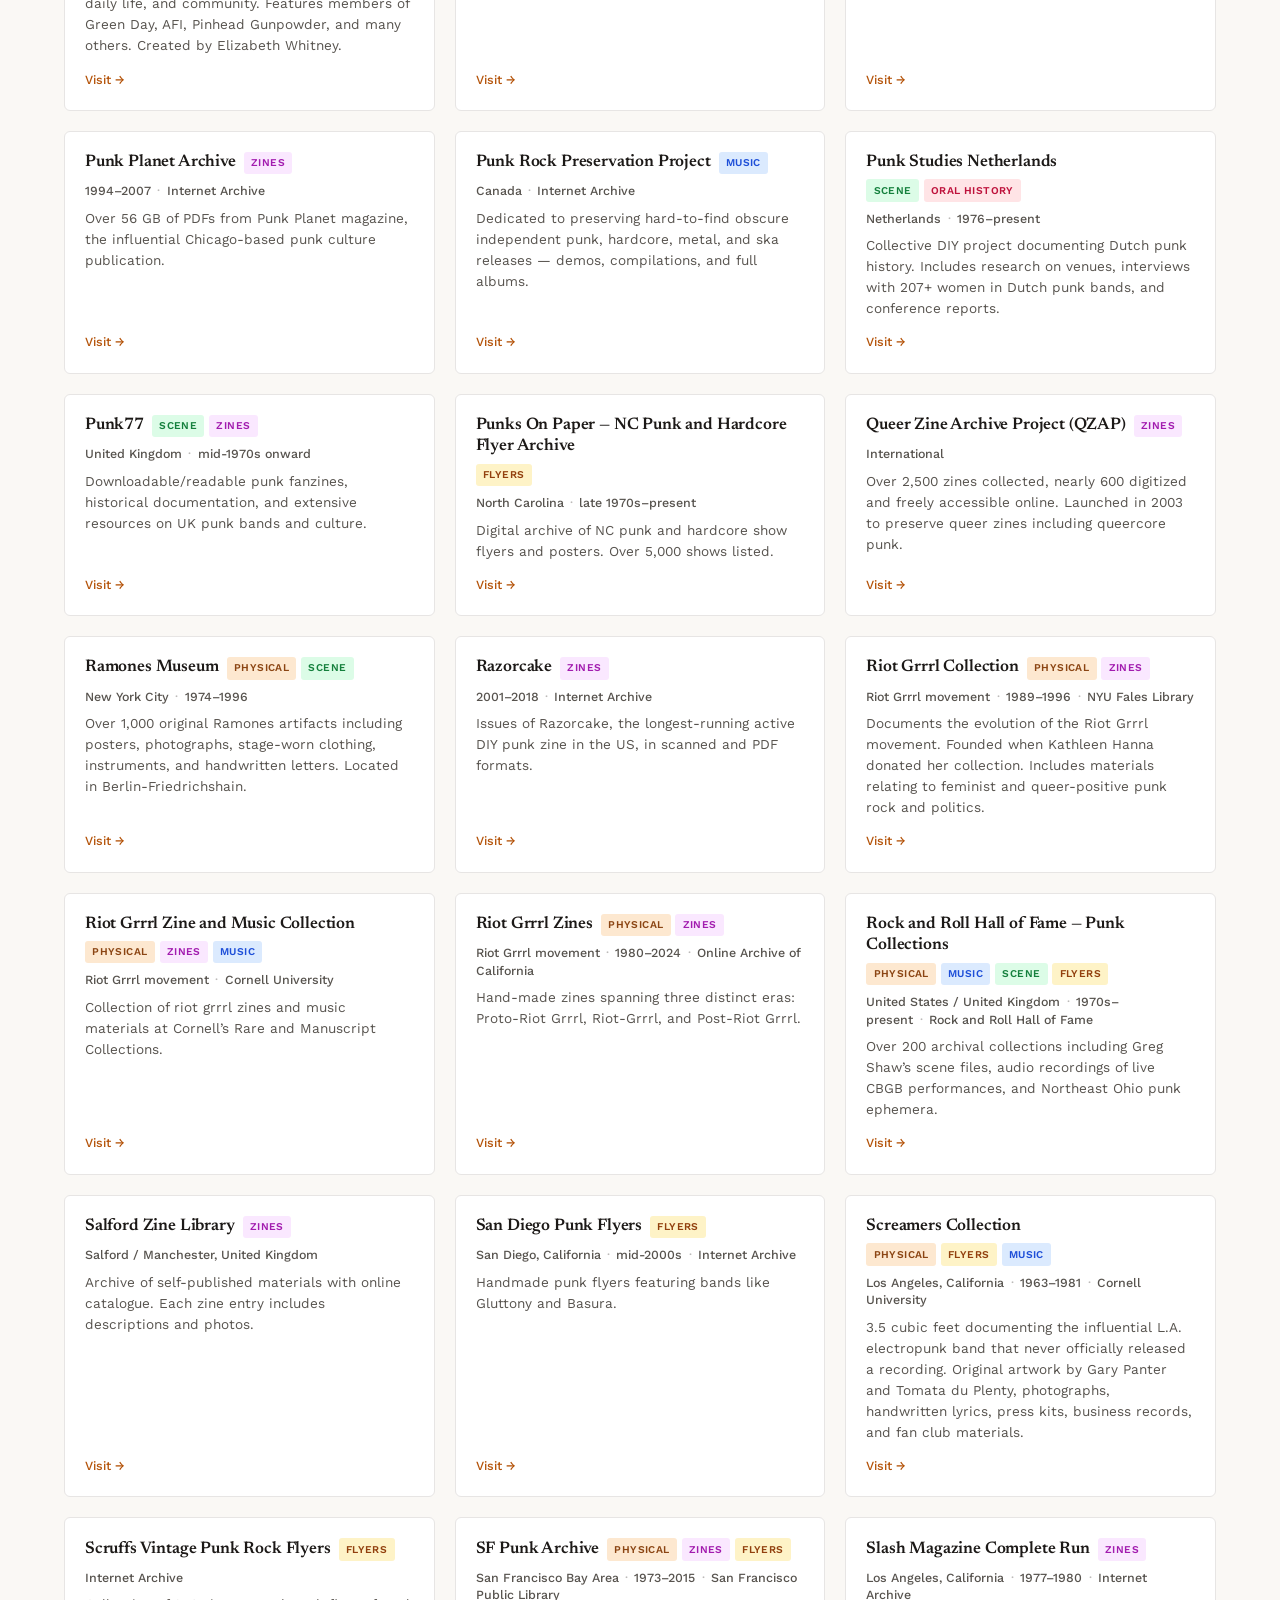
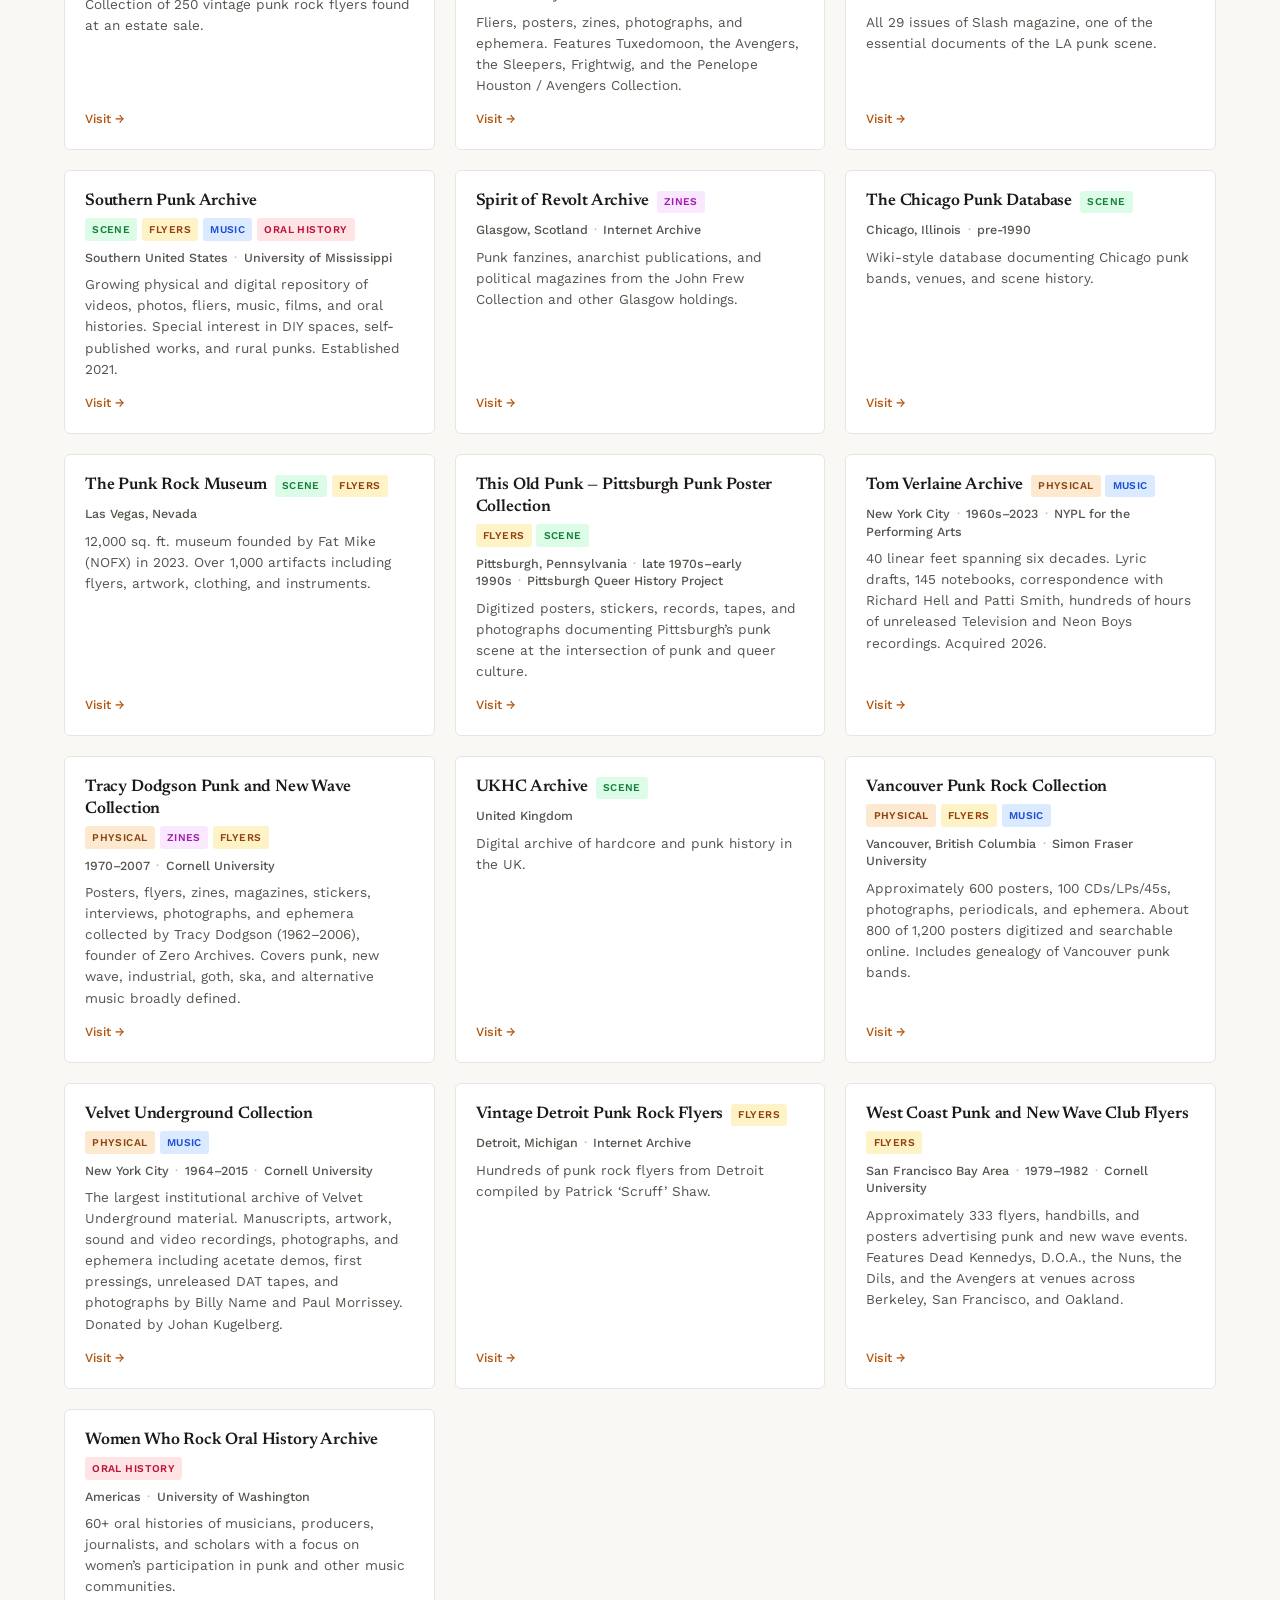
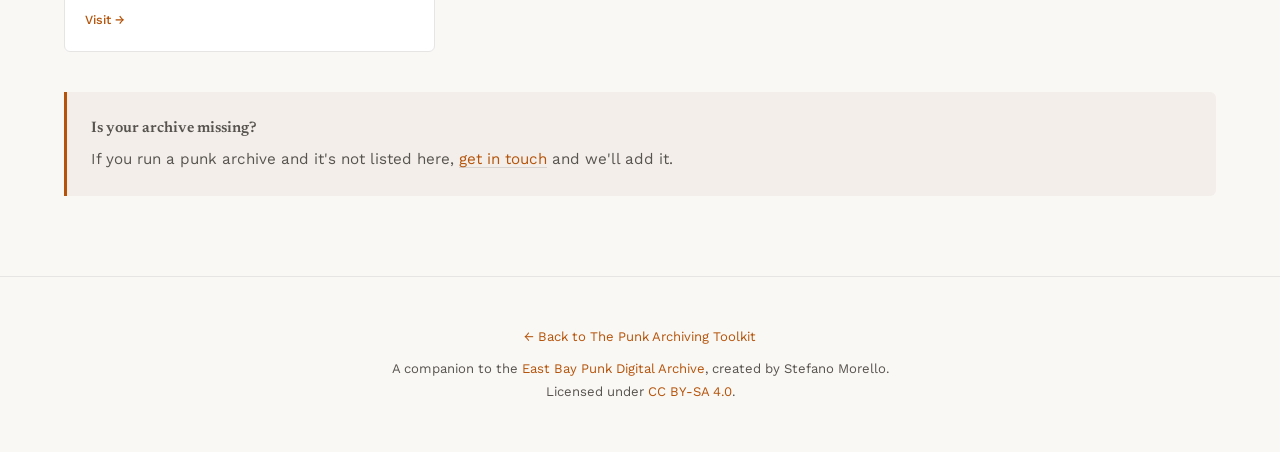
==== commit ac051a5b: "Add Archive of St. Louis Punk to archives directory Expands the catalog to 115 entries with a commun" ====
--- a/archives.html
+++ b/archives.html
@@ -4,9 +4,9 @@
   <meta charset="UTF-8">
   <meta name="viewport" content="width=device-width, initial-scale=1.0">
   <title>Digital Punk Archives Directory — The Punk Archiving Toolkit</title>
-  <meta name="description" content="A browsable directory of 114 punk archives worldwide.">
+  <meta name="description" content="A browsable directory of 115 punk archives worldwide.">
   <meta property="og:title" content="Digital Punk Archives Directory">
-  <meta property="og:description" content="A browsable directory of 114 punk archives worldwide.">
+  <meta property="og:description" content="A browsable directory of 115 punk archives worldwide.">
   <meta property="og:type" content="website">
   <meta property="og:url" content="https://eastbaypunkda.com/toolkit/archives.html">
   <meta name="twitter:card" content="summary">
@@ -507,7 +507,7 @@
 <!-- HERO -->
 <header class="hero">
   <h1>Digital Punk Archives Directory</h1>
-  <p class="subtitle">114 collections preserving punk history worldwide.</p>
+  <p class="subtitle">115 collections preserving punk history worldwide.</p>
 </header>
 
 <!-- SEARCH / FILTER BAR -->
@@ -528,7 +528,7 @@
 <!-- RESULTS -->
 <main id="directory">
   <div class="results-bar">
-    <p class="results-count">Showing <strong id="count">114</strong> of 114 archives</p>
+    <p class="results-count">Showing <strong id="count">115</strong> of 115 archives</p>
   </div>
   <div class="card-grid" id="grid"></div>
   <p class="empty-state" id="empty" hidden>No archives match your search. Try a different term or clear your filters.</p>
@@ -558,6 +558,7 @@
   {title:"Anchor Archive Zine Library",url:"https://anchorarchive.org/",scene:"Halifax, Nova Scotia",description:"Searchable collection browsable by category and subject including hardcore punk and riot grrrl.",cats:["zines"]},
   {title:"Archiv der Jugendkulturen",url:"https://www.jugendkulturen.de/english.html",scene:"Berlin, Germany",description:"Europe\u2019s largest publicly accessible fanzine collection. Over 8,000 punk and hardcore fanzines from 50+ countries, plus posters, photographs, and queer-feminist zines. Founded 1997.",cats:["physical","zines"]},
   {title:"Archive of Popular Music Magazines",url:"https://www.rilm.org/rapmm/",inst:"RILM",description:"Scholarly archive of popular music magazines including punk-related publications.",cats:["zines"]},
+  {title:"Archive of St. Louis Punk",url:"https://stlpunkarchive.omeka.net/",scene:"St. Louis, Missouri",years:"1980s onward",description:"Community archive on Omeka documenting the St. Louis punk scene through flyers, band promo packs, scene publications like Metro the Tabloid, and artifacts contributed by local musicians and collectors.",cats:["scene","flyers","music"]},
   {title:"Arthur Freedman Collection",url:"https://harvardfilmarchive.org/collections/arthur-freedman-collection",scene:"Boston, Massachusetts",years:"1976\u20132011",inst:"Harvard Film Archive",description:"Over 2,000 hours of filmed punk performances and 1,500 audio recordings from Boston clubs including the Rathskeller, the Channel, and Cantone\u2019s.",cats:["physical","music","scene"]},
   {title:"Athens Music Ephemera Collection",url:"https://sclfind.libs.uga.edu/sclfind/view?docId=ead/ms4301.xml",scene:"Athens, Georgia",years:"1980s",inst:"University of Georgia",description:"Posters and ephemera from the Athens music scene, primarily from the 40 Watt Club. Accompanied by oral history interviews documenting the development of Athens as a punk and indie center.",cats:["flyers","scene","oral-history"]},
   {title:"Austin Texas Punk Archive (Visual Vitriol)",url:"https://austinpunk.wordpress.com/",scene:"Austin, Texas",description:"Visual history of Austin punk flyers, photographs, fanzines, record art, and posters.",cats:["flyers","zines"]},
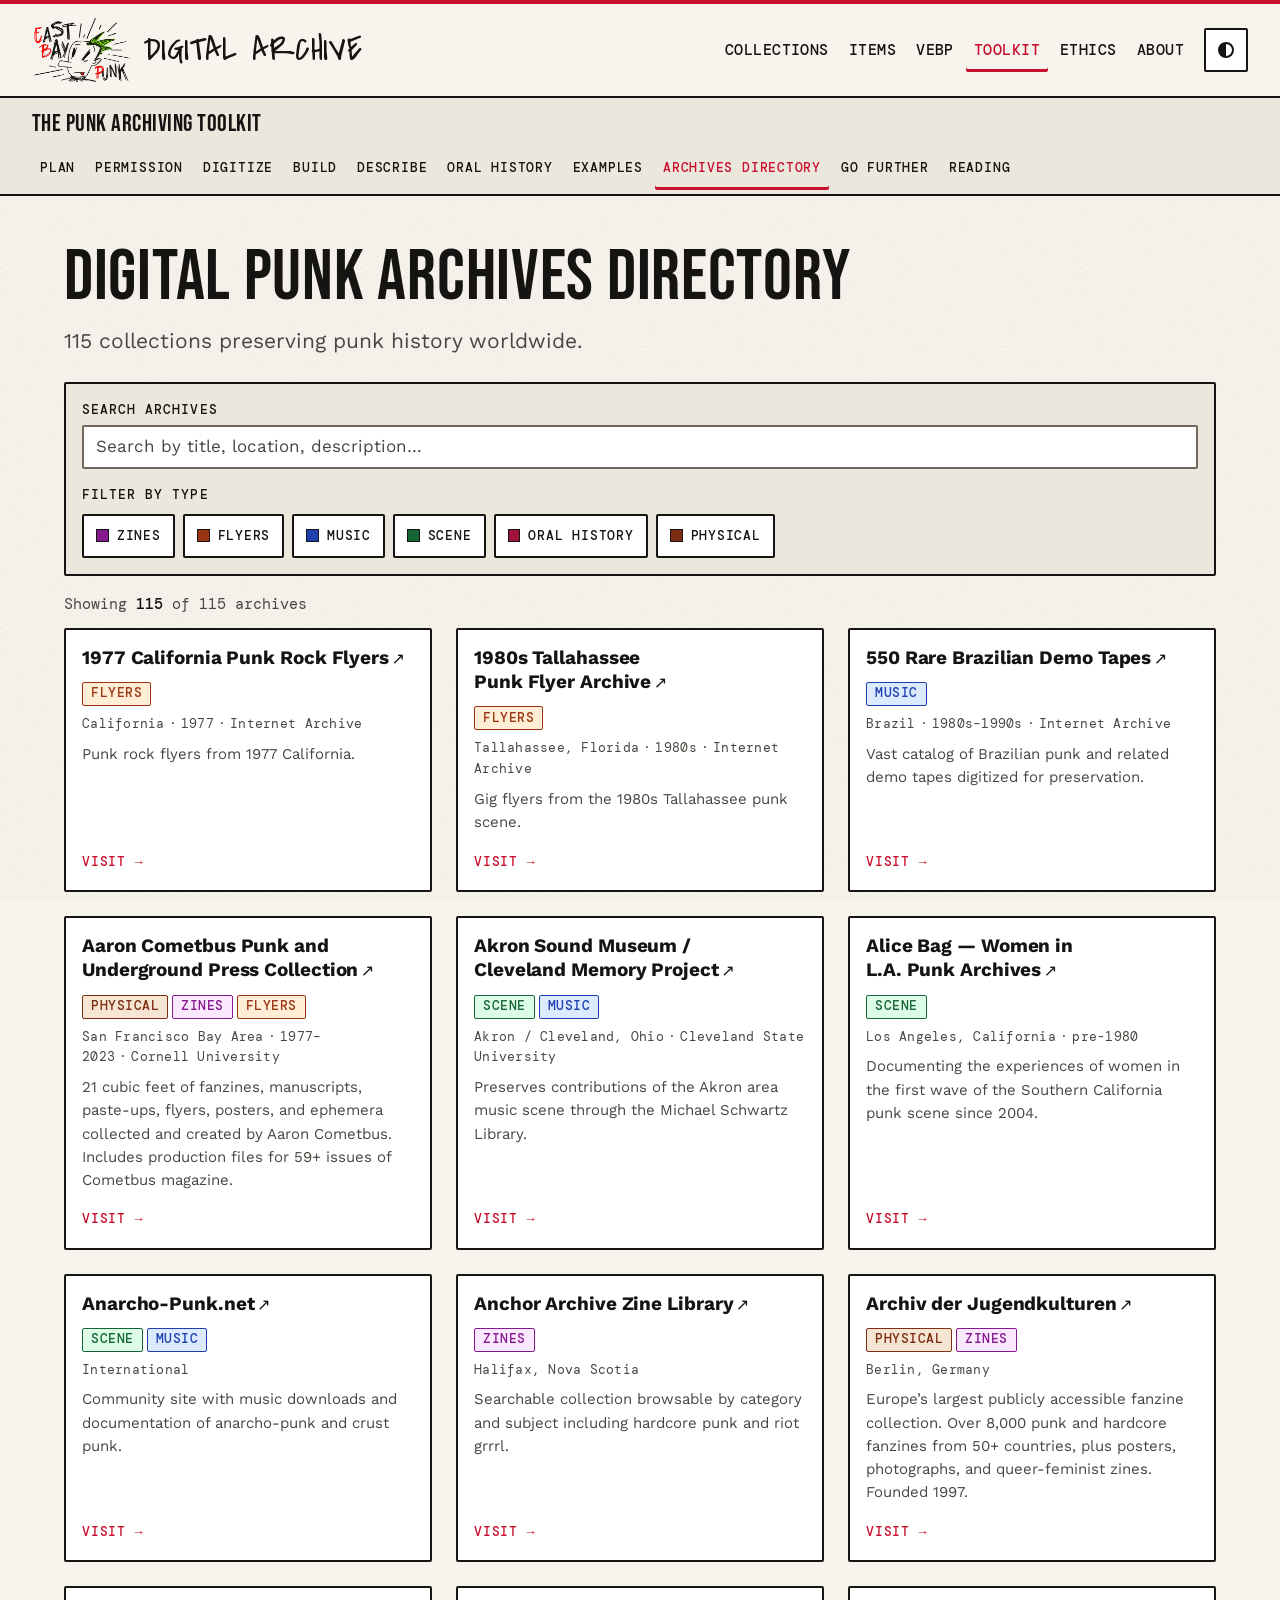
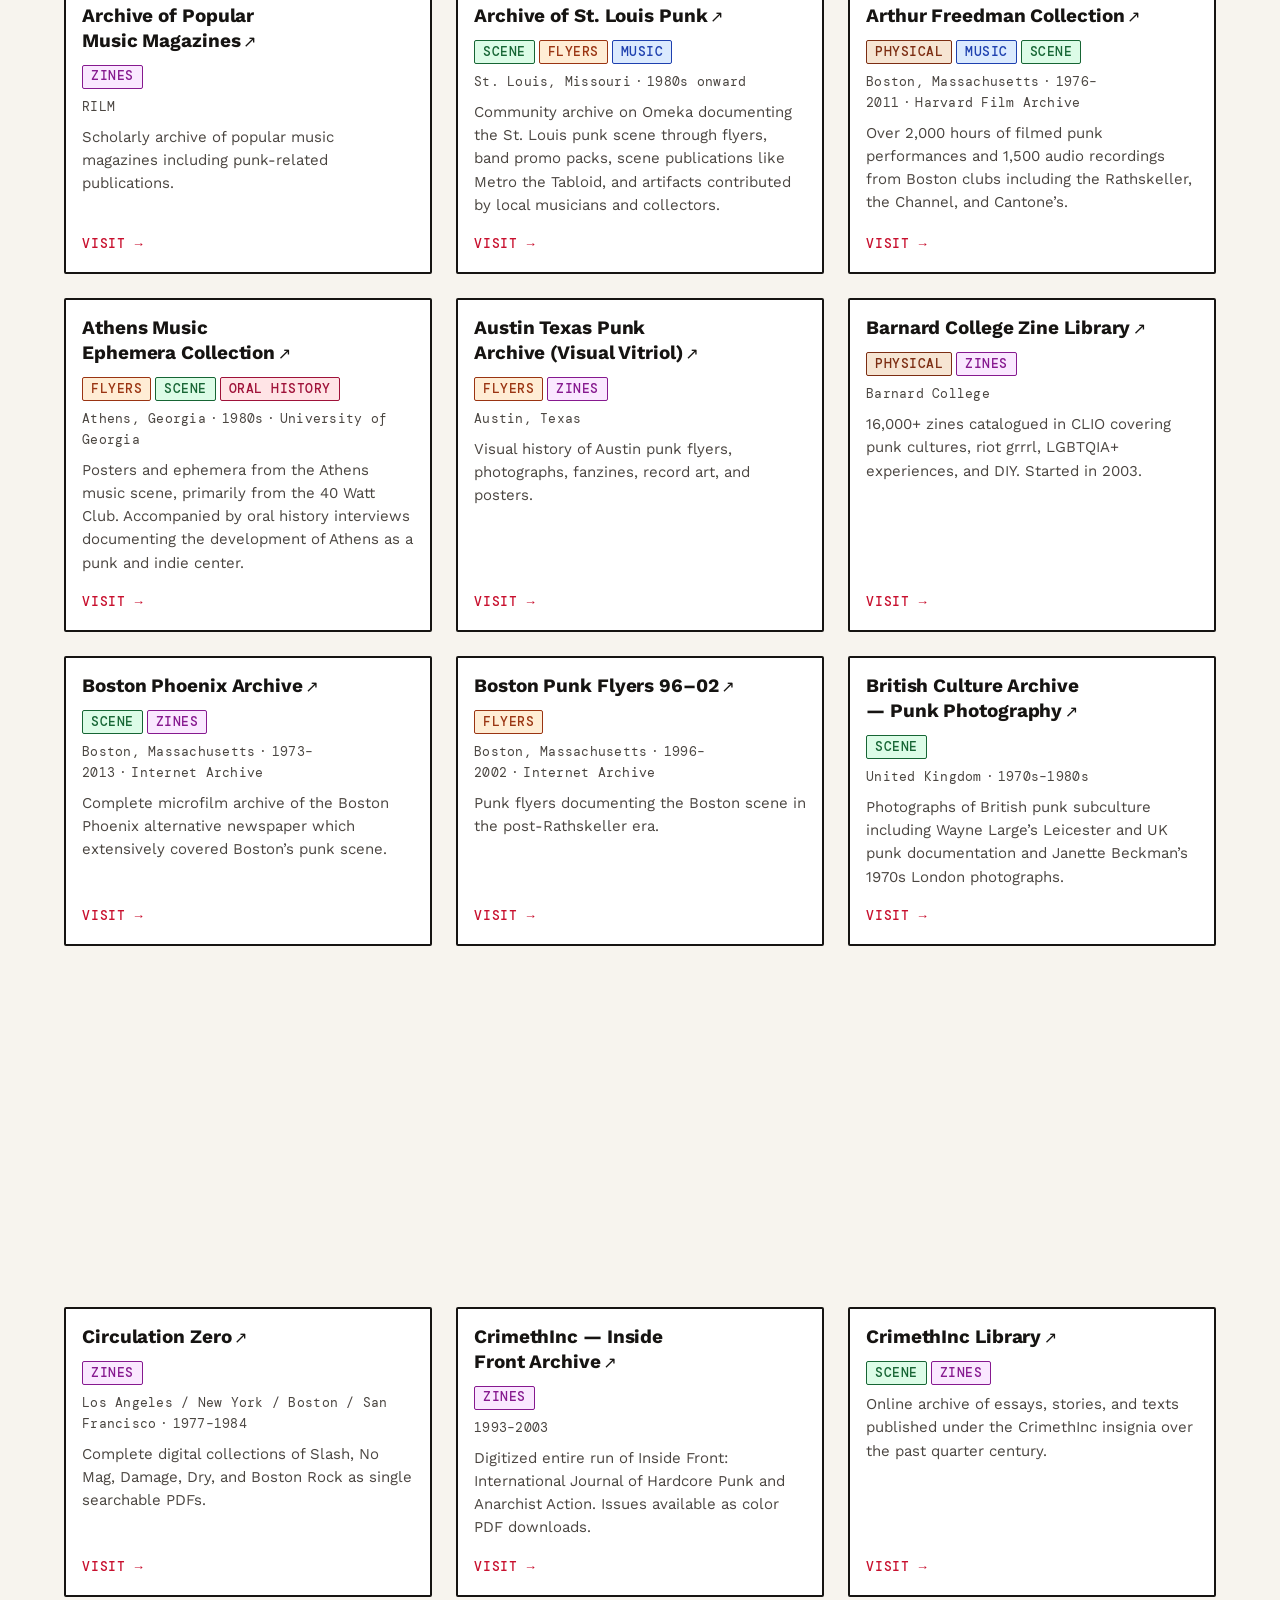
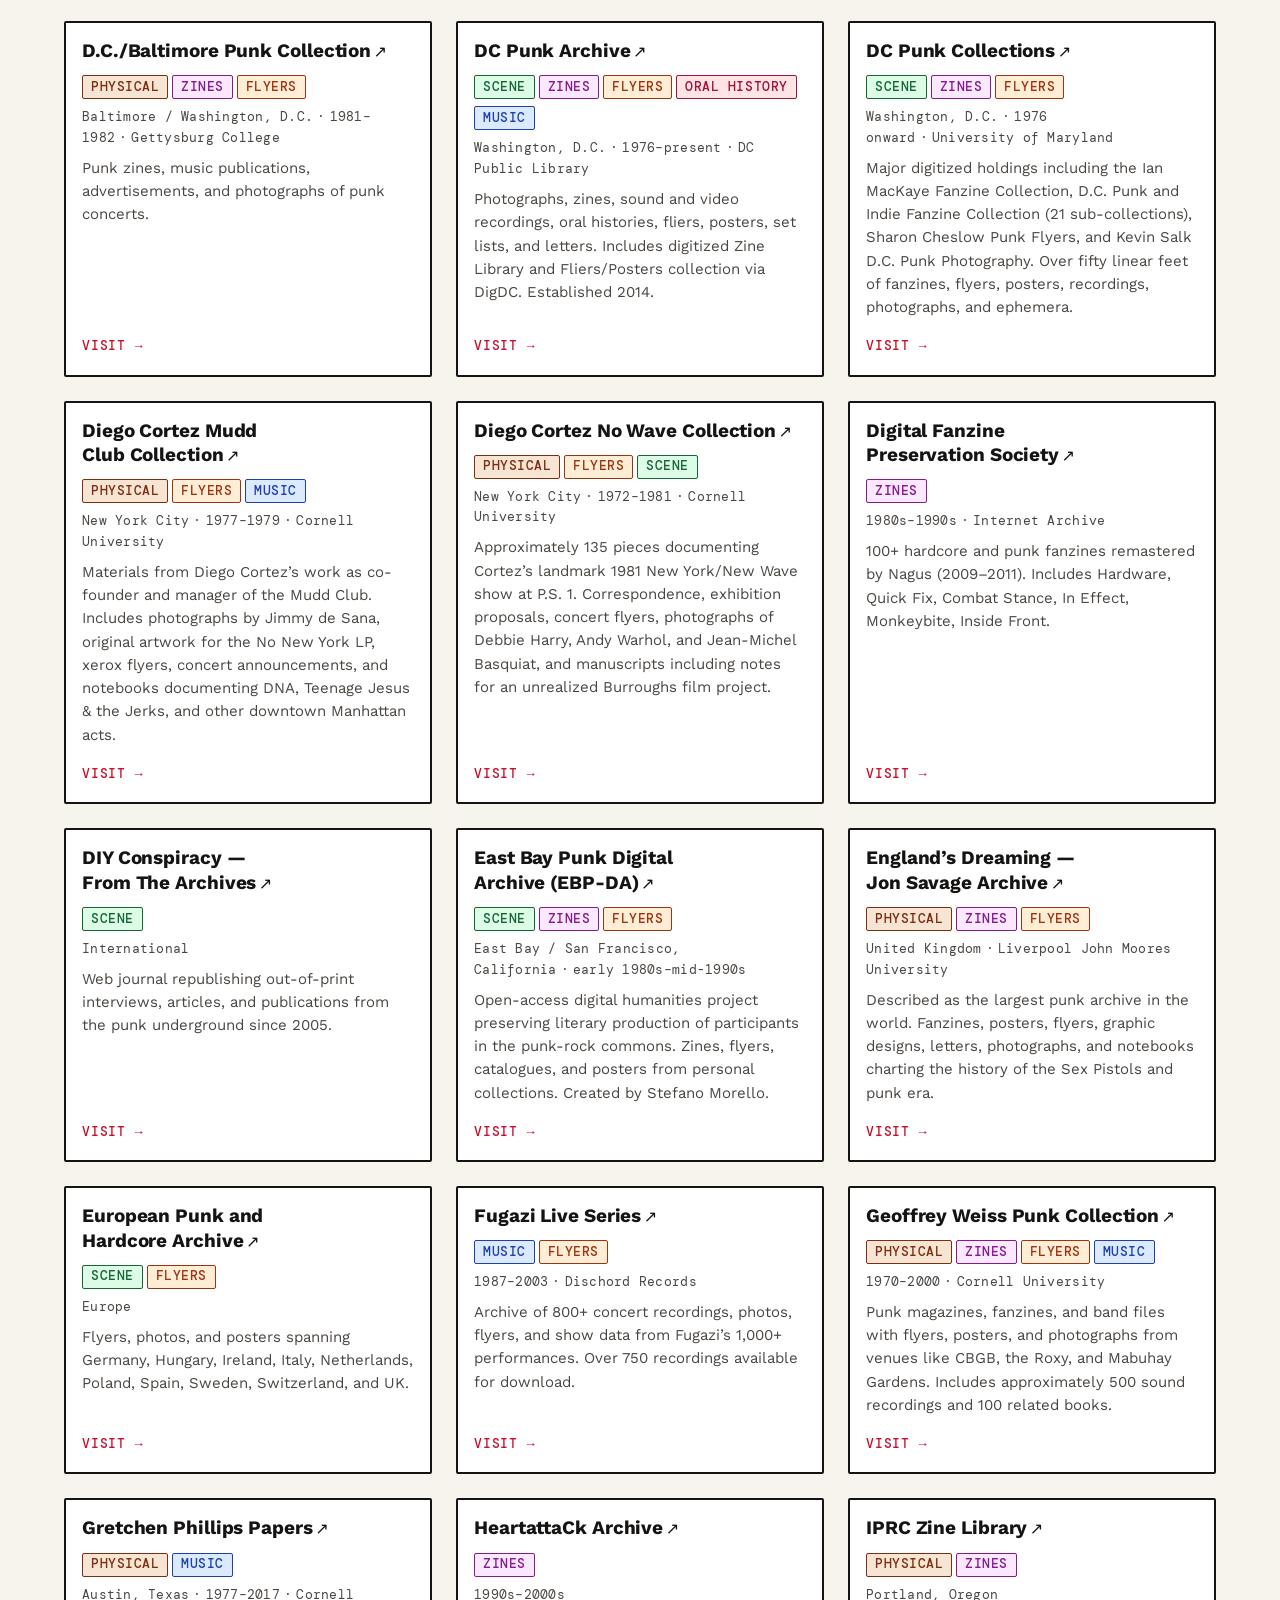
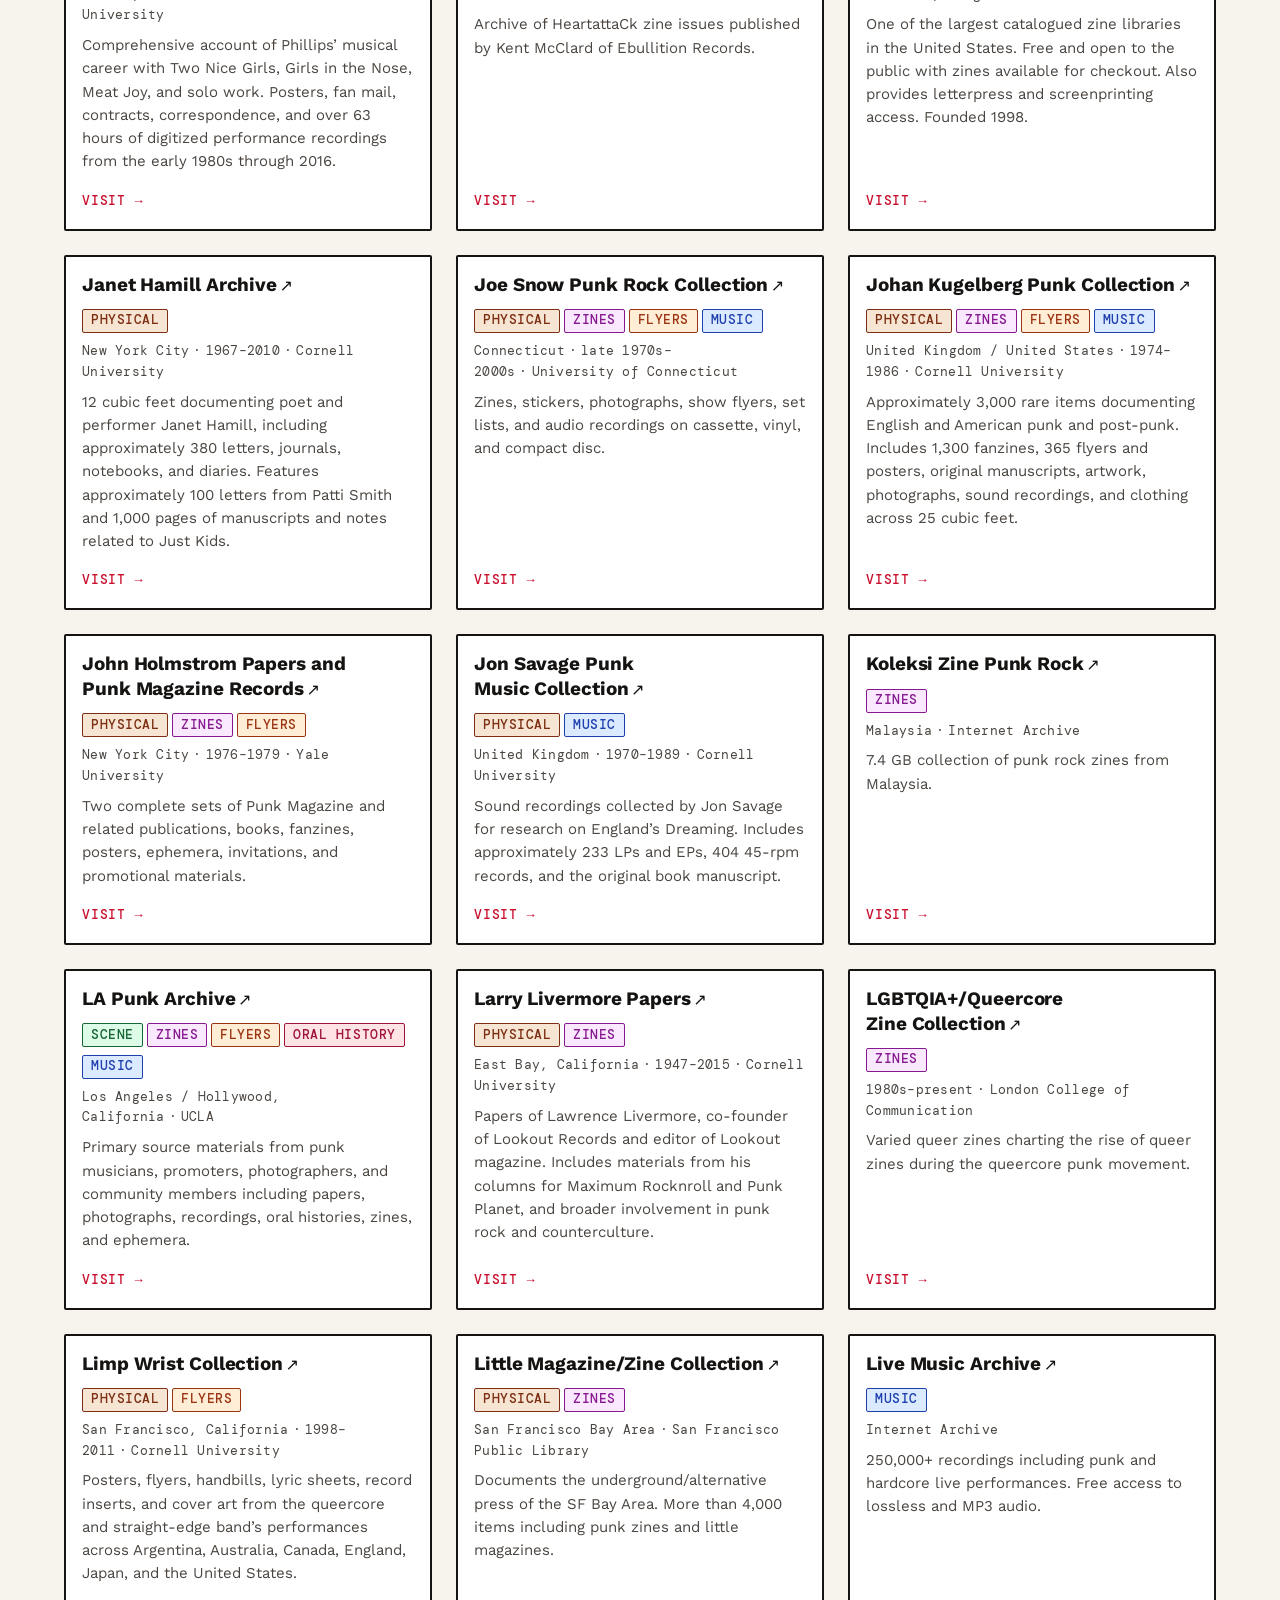
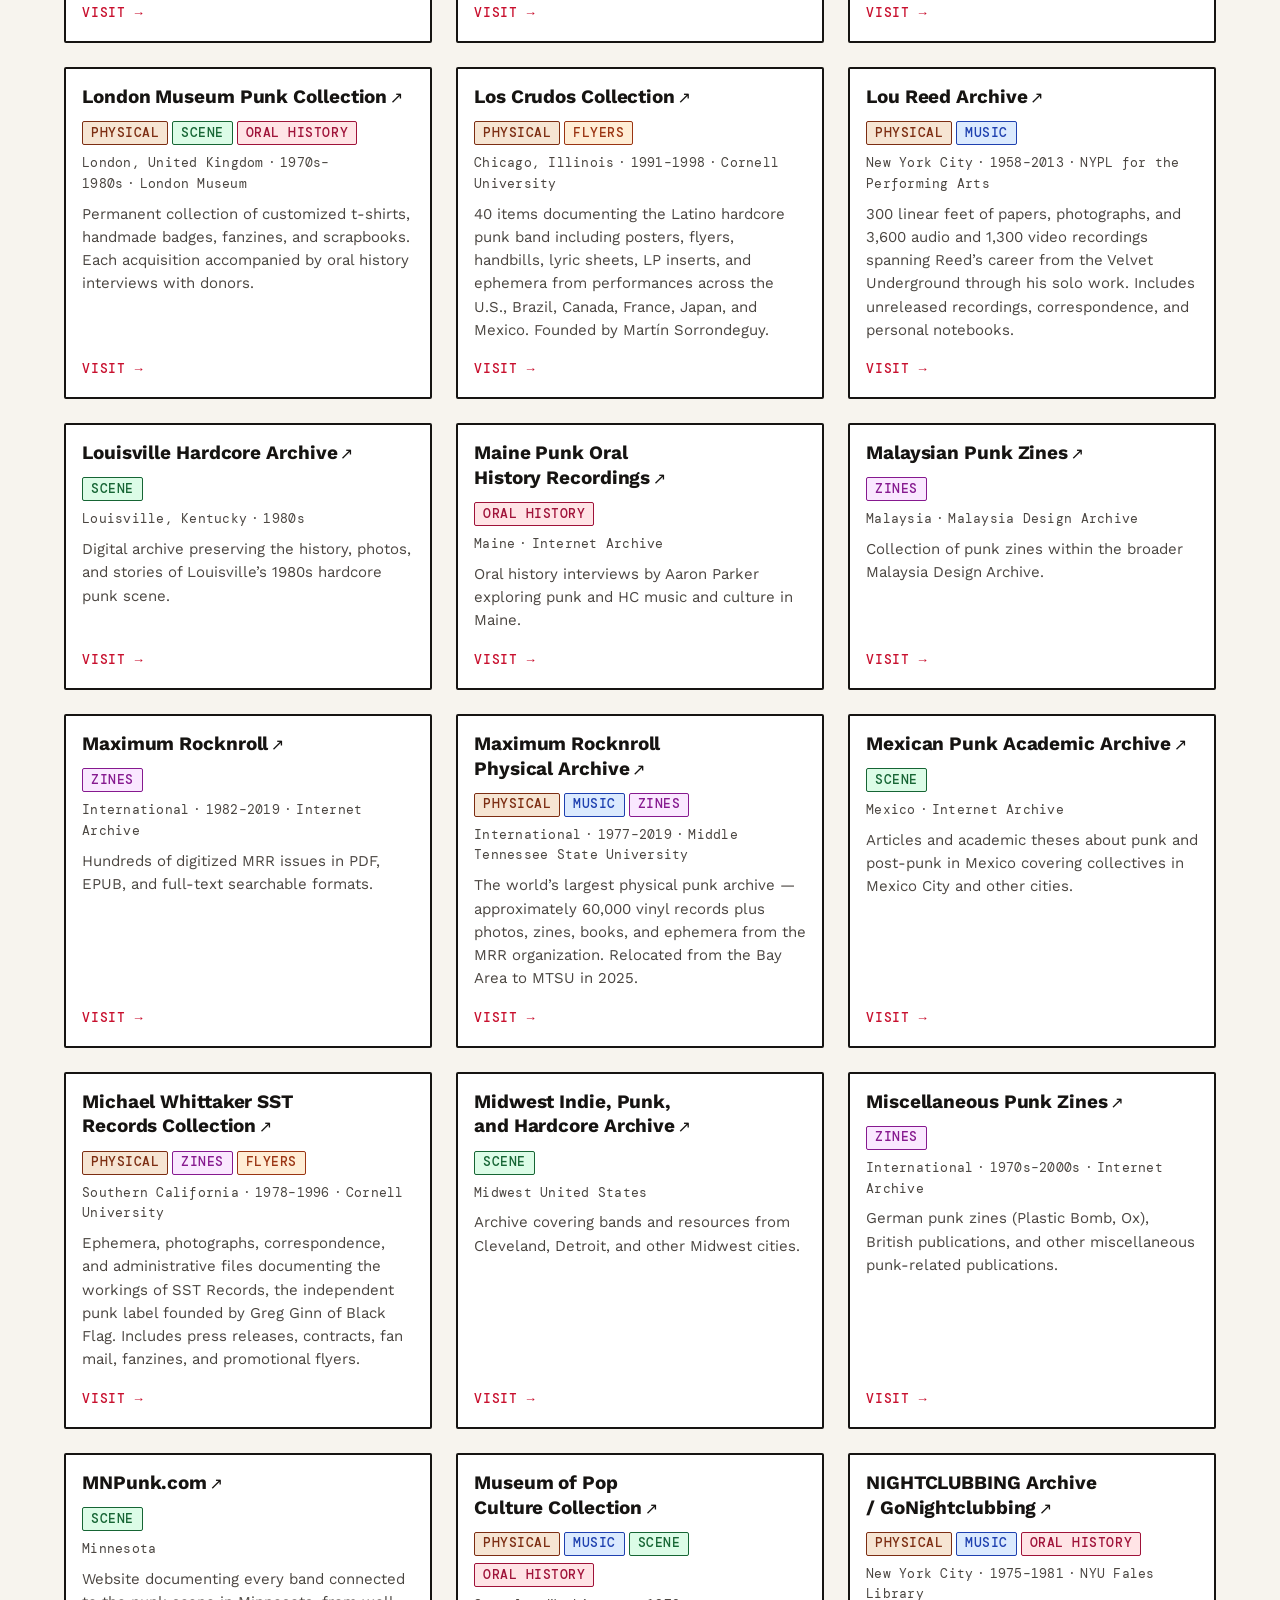
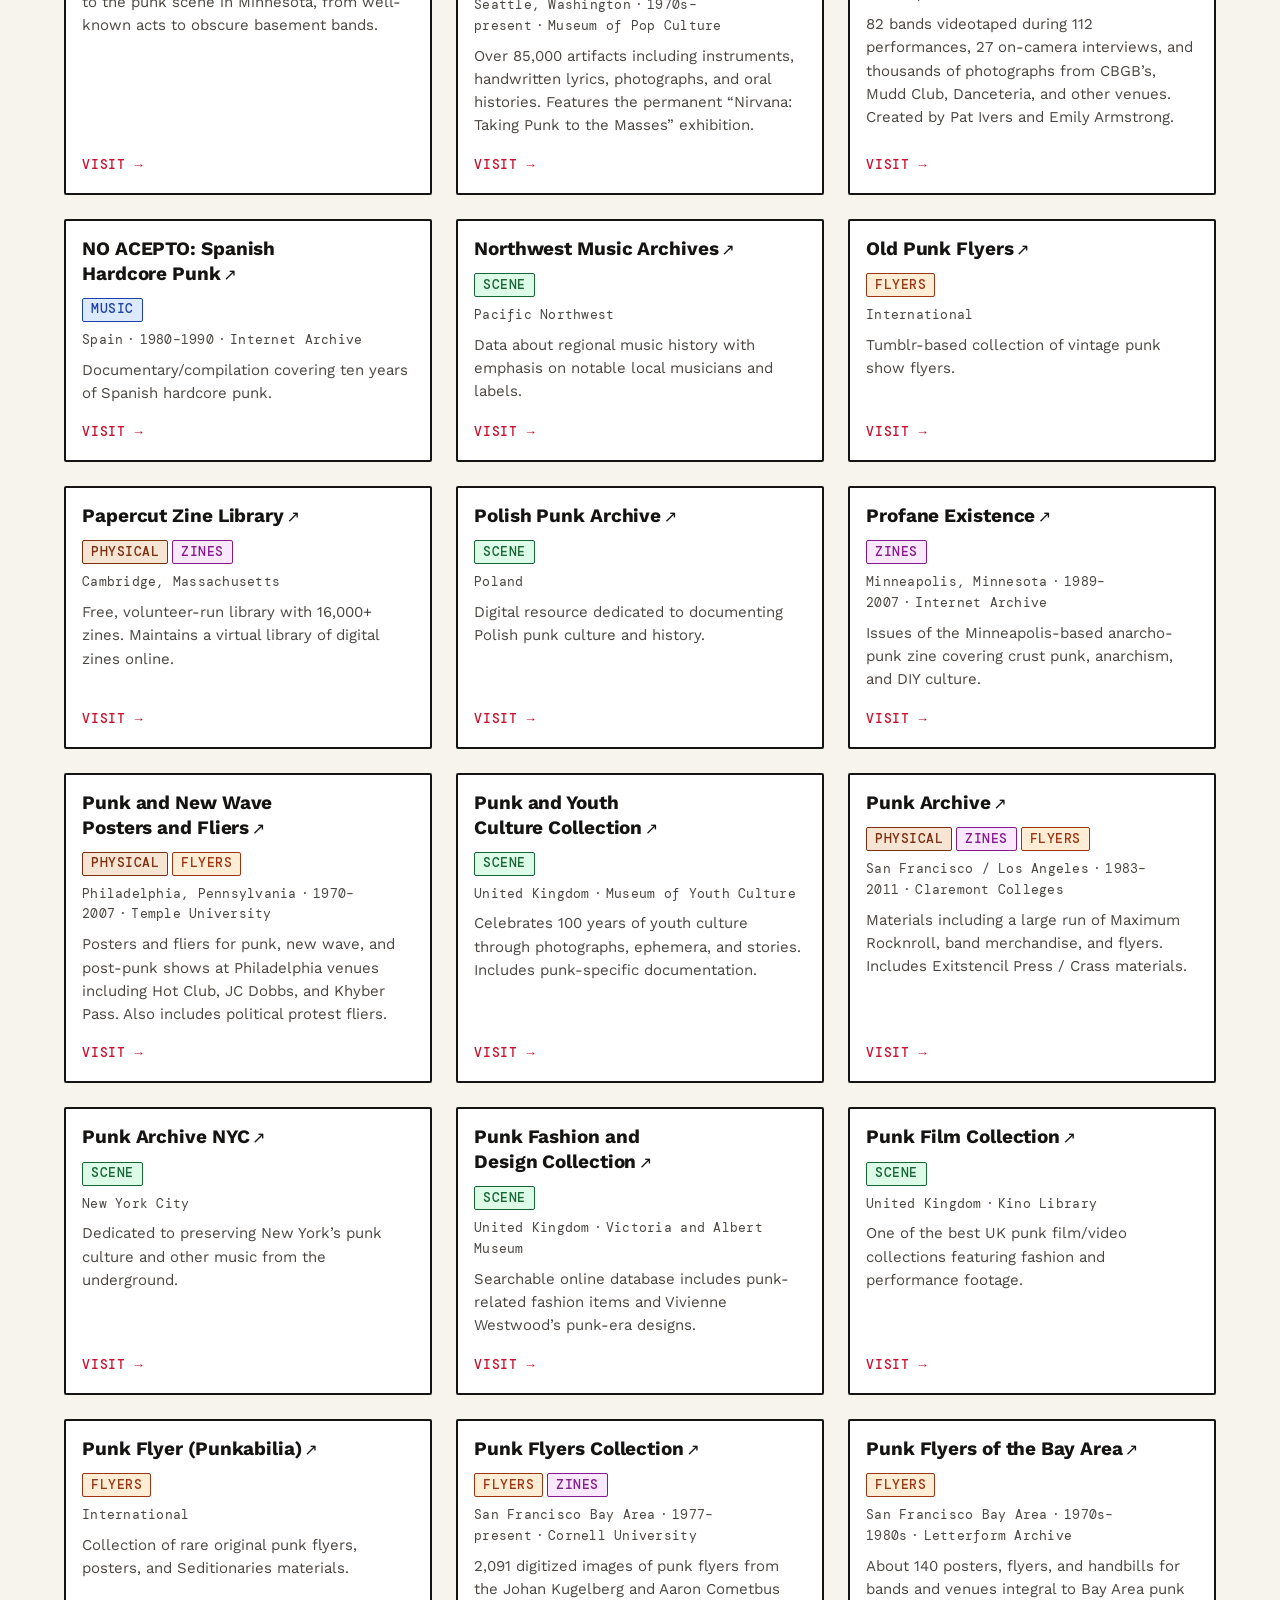
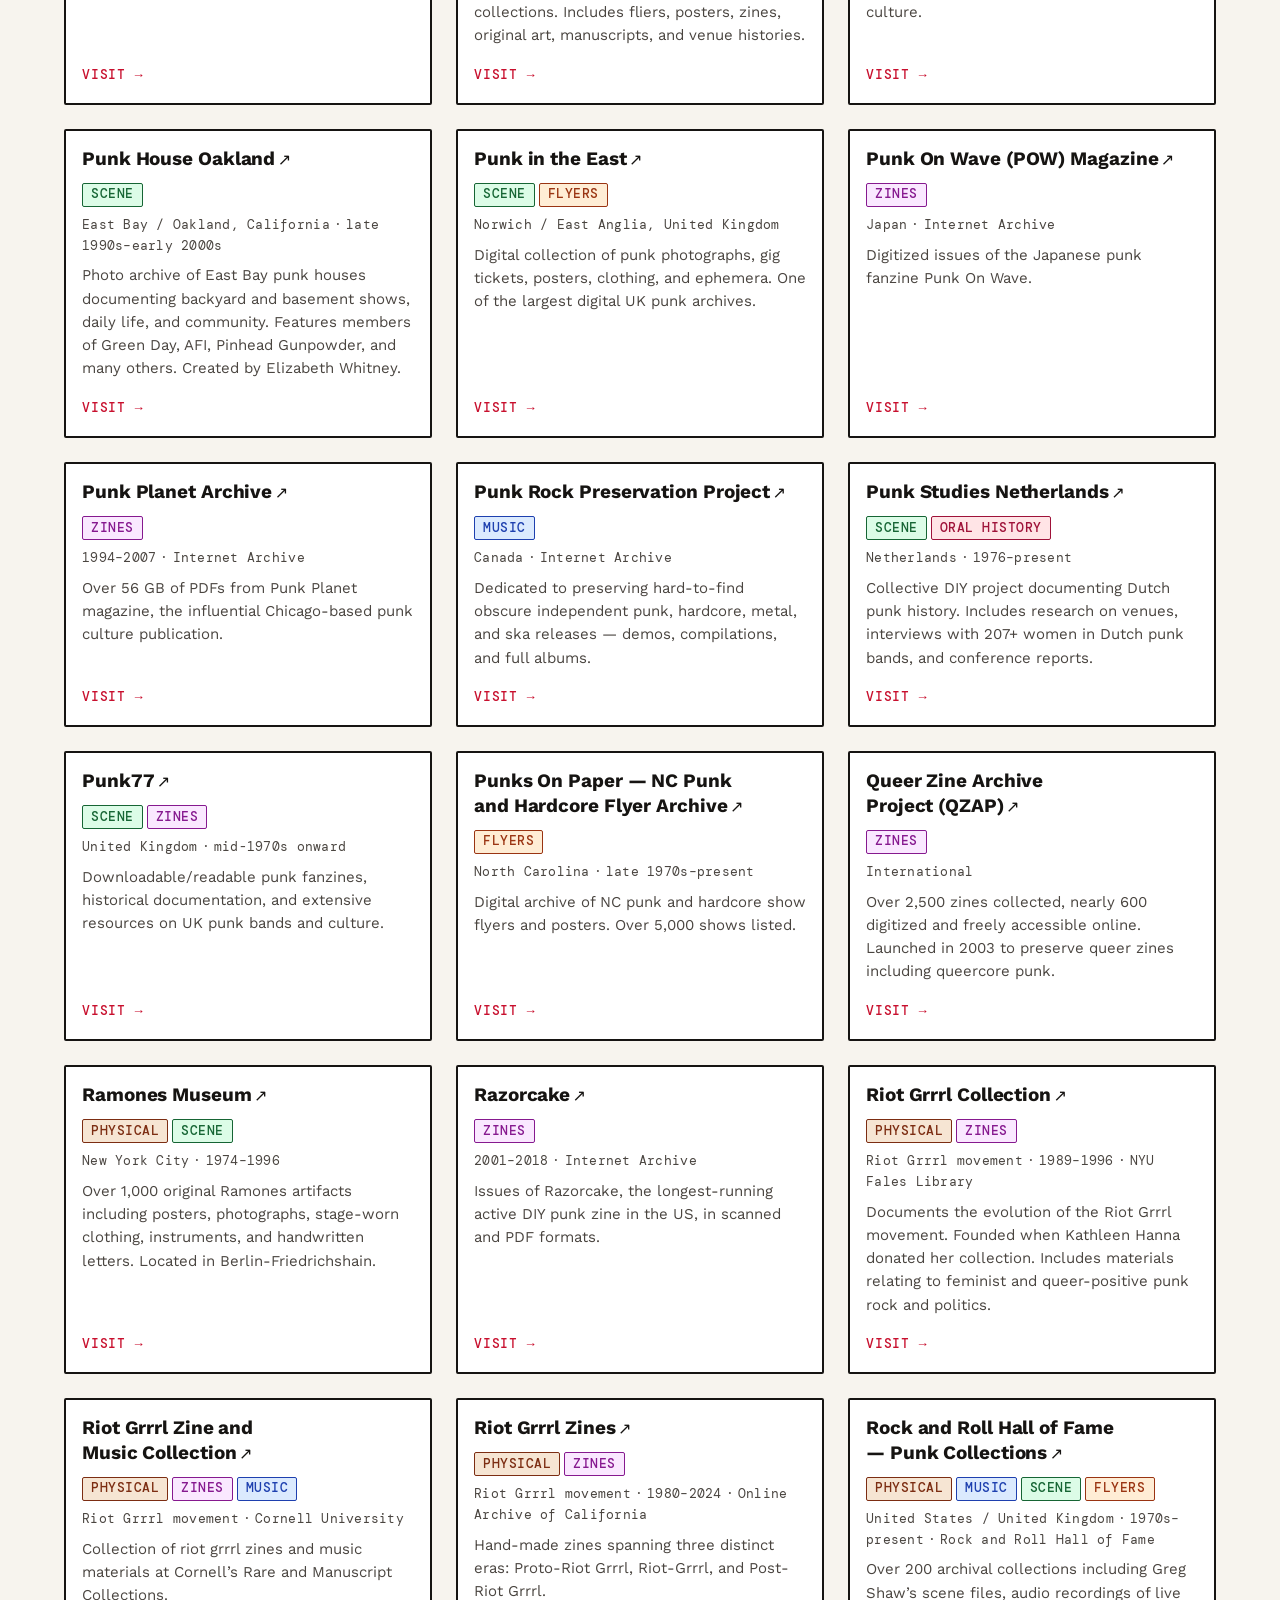
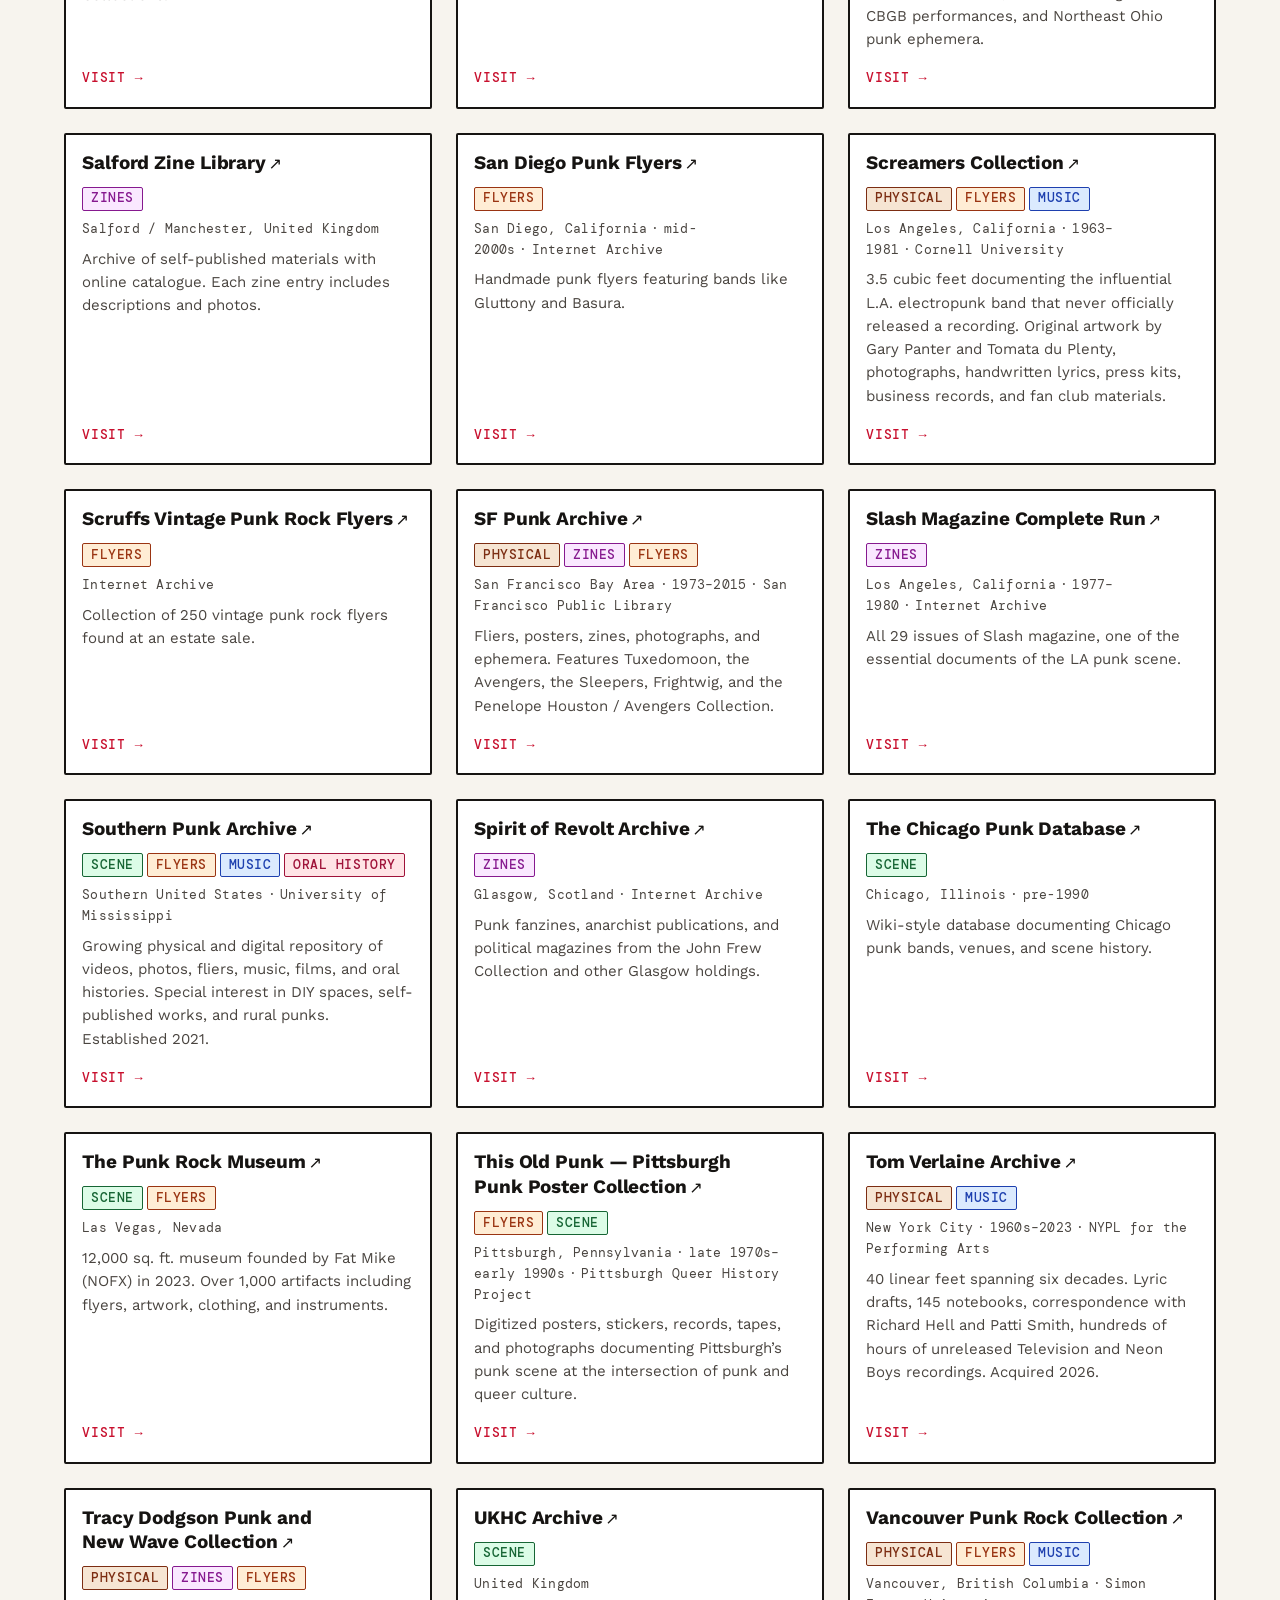
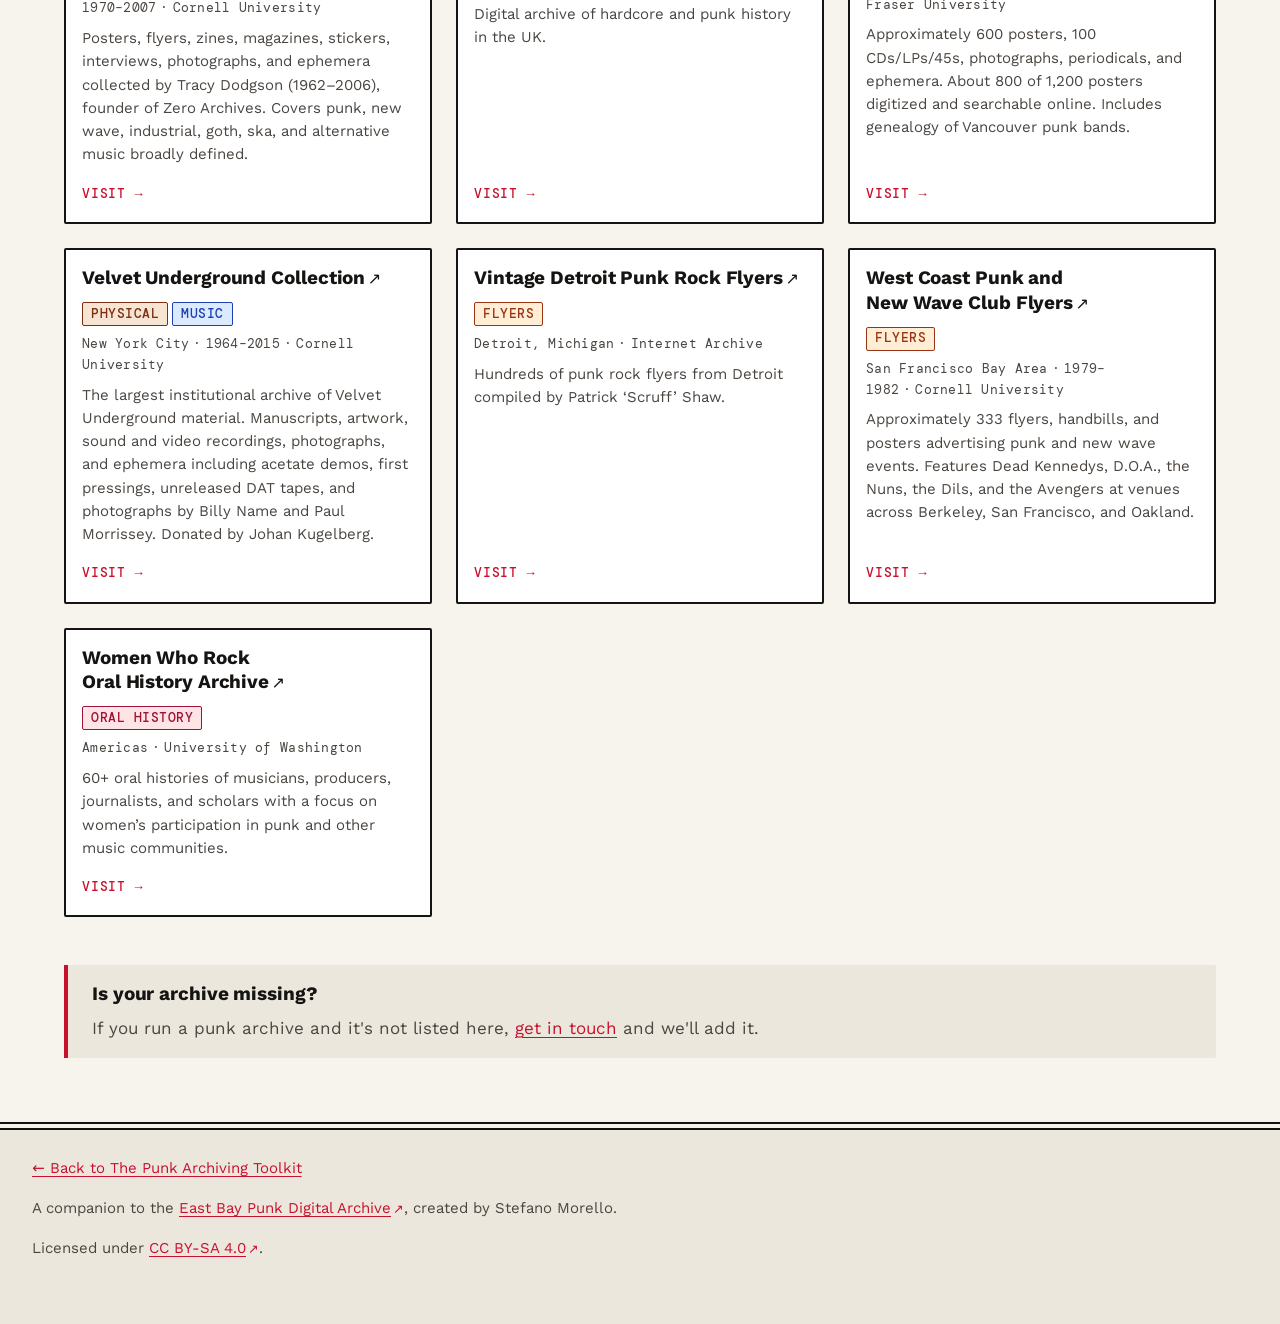
==== commit c774fa1e: "Restyle on the shared East Bay Punk design system; accessibility upgrade Shared header/footer, light" ====
--- a/archives.html
+++ b/archives.html
@@ -1,5 +1,5 @@
 <!DOCTYPE html>
-<html lang="en">
+<html lang="en" data-default-theme="light">
 <head>
   <meta charset="UTF-8">
   <meta name="viewport" content="width=device-width, initial-scale=1.0">
@@ -11,537 +11,106 @@
   <meta property="og:url" content="https://eastbaypunkda.com/toolkit/archives.html">
   <meta name="twitter:card" content="summary">
   <link rel="icon" href="data:image/svg+xml,<svg xmlns='http://www.w3.org/2000/svg' viewBox='0 0 100 100'><text y='.9em' font-size='90'>📁</text></svg>">
-  <link rel="preconnect" href="https://fonts.googleapis.com">
-  <link rel="preconnect" href="https://fonts.gstatic.com" crossorigin>
-  <link href="https://fonts.googleapis.com/css2?family=Newsreader:ital,opsz,wght@0,6..72,400;0,6..72,500;0,6..72,600;0,6..72,700;1,6..72,400;1,6..72,500&family=Work+Sans:wght@400;500;600;700&display=swap" rel="stylesheet">
-  <style>
-    *, *::before, *::after {
-      margin: 0;
-      padding: 0;
-      box-sizing: border-box;
-    }
-
-    :root {
-      --bg: #faf8f5;
-      --bg-alt: #f3eeea;
-      --text: #1c1917;
-      --text-secondary: #57534e;
-      --accent: #b45309;
-      --accent-hover: #92400e;
-      --border: #d6d3d1;
-      --border-light: #e7e5e4;
-
-      --tag-template: #92400e;
-      --tag-template-bg: #fef3c7;
-      --tag-tutorial: #1d4ed8;
-      --tag-tutorial-bg: #dbeafe;
-      --tag-guide: #15803d;
-      --tag-guide-bg: #dcfce7;
-      --tag-toolkit: #7c3aed;
-      --tag-toolkit-bg: #ede9fe;
-      --tag-schema: #0f766e;
-      --tag-schema-bg: #ccfbf1;
-      --tag-interview: #be123c;
-      --tag-interview-bg: #ffe4e6;
-      --tag-code: #334155;
-      --tag-code-bg: #e2e8f0;
-      --tag-zine: #a21caf;
-      --tag-zine-bg: #fae8ff;
-      --tag-tool: #0369a1;
-      --tag-tool-bg: #e0f2fe;
-      --tag-archive: #8b4513;
-      --tag-archive-bg: #fde8d0;
-
-      --font-display: 'Newsreader', Georgia, serif;
-      --font-body: 'Work Sans', system-ui, sans-serif;
-
-      --max-w: 44rem;
-      --grid-max: 72rem;
-      --card-gap: 1.25rem;
-
-      --space-xs: 0.5rem;
-      --space-sm: 0.75rem;
-      --space-md: 1.5rem;
-      --space-lg: 3rem;
-      --space-xl: 5rem;
-    }
-
-    html {
-      scroll-behavior: smooth;
-      -webkit-font-smoothing: antialiased;
-      -moz-osx-font-smoothing: grayscale;
-    }
-
-    body {
-      font-family: var(--font-body);
-      font-size: 1rem;
-      line-height: 1.7;
-      color: var(--text);
-      background-color: var(--bg);
-    }
-
-    /* ---- SKIP LINK ---- */
-
-    .skip-link {
-      position: absolute;
-      top: -100%;
-      left: var(--space-md);
-      background: var(--accent);
-      color: #fff;
-      padding: 0.5rem 1rem;
-      border-radius: 0 0 6px 6px;
-      font-size: 0.85rem;
-      font-weight: 600;
-      z-index: 999;
-      text-decoration: none;
-    }
-
-    .skip-link:focus {
-      top: 0;
-    }
-
-    /* ---- NAV ---- */
-
-    nav {
-      position: sticky;
-      top: 0;
-      z-index: 100;
-      border-bottom: 1px solid var(--border-light);
-      padding: var(--space-sm) var(--space-md);
-      backdrop-filter: blur(8px);
-      background: rgba(250, 248, 245, 0.92);
-    }
-
-    nav .nav-inner {
-      max-width: var(--grid-max);
-      margin: 0 auto;
-      display: flex;
-      align-items: center;
-      justify-content: space-between;
-      gap: 1rem;
-    }
-
-    nav .nav-title {
-      font-family: var(--font-display);
-      font-weight: 600;
-      font-size: 0.95rem;
-      white-space: nowrap;
-      color: var(--text);
-      text-decoration: none;
-      letter-spacing: -0.01em;
-    }
-
-    nav .nav-title:hover {
-      color: var(--accent);
-    }
-
-    nav .page-label {
-      font-size: 0.8rem;
-      font-weight: 500;
-      color: var(--text-secondary);
-      letter-spacing: 0.02em;
-    }
-
-    /* ---- HERO ---- */
-
-    .hero {
-      padding: var(--space-lg) var(--space-md) var(--space-md);
-      text-align: center;
-    }
-
-    .hero h1 {
-      font-family: var(--font-display);
-      font-size: clamp(1.8rem, 4vw, 2.6rem);
-      font-weight: 700;
-      line-height: 1.15;
-      letter-spacing: -0.02em;
-      color: var(--text);
-      margin-bottom: 0.5rem;
-    }
-
-    .hero .subtitle {
-      font-size: 1.05rem;
-      color: var(--text-secondary);
-      max-width: 36rem;
-      margin: 0 auto;
-      line-height: 1.6;
-    }
-
-    /* ---- SEARCH BAR ---- */
-
-    .search-bar {
-      position: sticky;
-      top: 49px;
-      z-index: 90;
-      background: rgba(250, 248, 245, 0.92);
-      backdrop-filter: blur(8px);
-      border-bottom: 1px solid var(--border-light);
-      padding: var(--space-sm) var(--space-md);
-    }
-
-    .search-inner {
-      max-width: var(--grid-max);
-      margin: 0 auto;
-      display: flex;
-      flex-direction: column;
-      gap: 0.6rem;
-    }
-
-    .search-input {
-      width: 100%;
-      padding: 0.6rem 1rem;
-      font-family: var(--font-body);
-      font-size: 0.95rem;
-      color: var(--text);
-      background: #fff;
-      border: 1.5px solid var(--border);
-      border-radius: 6px;
-      outline: none;
-      transition: border-color 0.2s, box-shadow 0.2s;
-    }
-
-    .search-input::placeholder {
-      color: #a8a29e;
-    }
-
-    .search-input:focus {
-      border-color: var(--accent);
-      box-shadow: 0 0 0 3px rgba(180, 83, 9, 0.1);
-    }
-
-    .filter-tags {
-      display: flex;
-      flex-wrap: wrap;
-      gap: 0.4rem;
-    }
-
-    .filter-btn {
-      font-family: var(--font-body);
-      font-size: 0.7rem;
-      font-weight: 600;
-      letter-spacing: 0.03em;
-      text-transform: uppercase;
-      padding: 0.25rem 0.6rem;
-      border-radius: 3px;
-      border: 1.5px solid transparent;
-      cursor: pointer;
-      transition: all 0.15s;
-      background: transparent;
-    }
-
-    .filter-btn[data-active="false"] {
-      opacity: 0.7;
-    }
-
-    .filter-btn[data-active="false"]:hover {
-      opacity: 1;
-    }
-
-    .filter-btn[data-active="true"] {
-      opacity: 1;
-      box-shadow: 0 1px 3px rgba(0,0,0,0.12);
-    }
-
-    /* Filter button colors */
-    .filter-btn[data-cat="zines"]        { color: var(--tag-zine); border-color: var(--tag-zine); }
-    .filter-btn[data-cat="zines"][data-active="true"] { background: var(--tag-zine-bg); }
-    .filter-btn[data-cat="flyers"]       { color: var(--tag-template); border-color: var(--tag-template); }
-    .filter-btn[data-cat="flyers"][data-active="true"] { background: var(--tag-template-bg); }
-    .filter-btn[data-cat="music"]        { color: var(--tag-tutorial); border-color: var(--tag-tutorial); }
-    .filter-btn[data-cat="music"][data-active="true"] { background: var(--tag-tutorial-bg); }
-    .filter-btn[data-cat="scene"]        { color: var(--tag-guide); border-color: var(--tag-guide); }
-    .filter-btn[data-cat="scene"][data-active="true"] { background: var(--tag-guide-bg); }
-    .filter-btn[data-cat="oral-history"] { color: var(--tag-interview); border-color: var(--tag-interview); }
-    .filter-btn[data-cat="oral-history"][data-active="true"] { background: var(--tag-interview-bg); }
-    .filter-btn[data-cat="physical"]     { color: var(--tag-archive); border-color: var(--tag-archive); }
-    .filter-btn[data-cat="physical"][data-active="true"] { background: var(--tag-archive-bg); }
-
-    /* ---- RESULTS ---- */
-
-    .results-bar {
-      max-width: var(--grid-max);
-      margin: 0 auto;
-      padding: var(--space-sm) var(--space-md) 0;
-    }
-
-    .results-count {
-      font-size: 0.82rem;
-      color: var(--text-secondary);
-      font-weight: 500;
-    }
-
-    /* ---- CARD GRID ---- */
-
-    main {
-      padding: 0 var(--space-md) var(--space-xl);
-    }
-
-    .card-grid {
-      max-width: var(--grid-max);
-      margin: var(--space-sm) auto 0;
-      display: grid;
-      grid-template-columns: repeat(3, 1fr);
-      gap: var(--card-gap);
-    }
-
-    @media (max-width: 960px) {
-      .card-grid { grid-template-columns: repeat(2, 1fr); }
-    }
-
-    @media (max-width: 600px) {
-      .card-grid { grid-template-columns: 1fr; }
-    }
-
-    /* ---- CARD ---- */
-
-    .card {
-      background: #fff;
-      border: 1px solid var(--border-light);
-      border-radius: 6px;
-      padding: 1.25rem;
-      display: flex;
-      flex-direction: column;
-      gap: 0.5rem;
-      transition: box-shadow 0.2s, transform 0.2s;
-    }
-
-    .card:hover {
-      box-shadow: 0 4px 16px rgba(0,0,0,0.07);
-      transform: translateY(-2px);
-    }
-
-    .card-header {
-      display: flex;
-      flex-wrap: wrap;
-      align-items: baseline;
-      gap: 0.35rem 0.5rem;
-    }
-
-    .card-tags {
-      display: flex;
-      flex-wrap: wrap;
-      gap: 0.3rem;
-    }
-
-    .card-title {
-      font-family: var(--font-display);
-      font-size: 1.05rem;
-      font-weight: 600;
-      line-height: 1.3;
-      letter-spacing: -0.01em;
-    }
-
-    .card-title a {
-      color: var(--text);
-      text-decoration: none;
-      transition: color 0.15s;
-    }
-
-    .card-title a:hover {
-      color: var(--accent);
-    }
-
-    .card-meta {
-      font-size: 0.78rem;
-      font-weight: 500;
-      color: var(--text-secondary);
-      line-height: 1.4;
-    }
-    .meta-sep {
-      margin: 0 0.4rem;
-      opacity: 0.4;
-    }
-
-    .card-desc {
-      font-size: 0.85rem;
-      color: var(--text-secondary);
-      line-height: 1.55;
-      flex-grow: 1;
-    }
-
-    .card-footer {
-      display: flex;
-      align-items: center;
-      justify-content: space-between;
-      margin-top: 0.25rem;
-    }
-
-    /* ---- TAGS ---- */
-
-    .tag {
-      display: inline-block;
-      font-size: 0.65rem;
-      font-weight: 600;
-      letter-spacing: 0.04em;
-      text-transform: uppercase;
-      padding: 0.15rem 0.45rem;
-      border-radius: 3px;
-      white-space: nowrap;
-      flex-shrink: 0;
-    }
-
-    .tag-guide       { color: var(--tag-guide); background: var(--tag-guide-bg); }
-    .tag-template    { color: var(--tag-template); background: var(--tag-template-bg); }
-    .tag-toolkit     { color: var(--tag-toolkit); background: var(--tag-toolkit-bg); }
-    .tag-zine        { color: var(--tag-zine); background: var(--tag-zine-bg); }
-    .tag-code        { color: var(--tag-code); background: var(--tag-code-bg); }
-    .tag-tutorial    { color: var(--tag-tutorial); background: var(--tag-tutorial-bg); }
-    .tag-interview   { color: var(--tag-interview); background: var(--tag-interview-bg); }
-    .tag-schema      { color: var(--tag-schema); background: var(--tag-schema-bg); }
-    .tag-tool        { color: var(--tag-tool); background: var(--tag-tool-bg); }
-    .tag-archive     { color: var(--tag-archive); background: var(--tag-archive-bg); }
-
-    .card-visit {
-      font-size: 0.78rem;
-      font-weight: 500;
-      color: var(--accent);
-      text-decoration: none;
-      transition: color 0.15s;
-    }
-
-    .card-visit:hover {
-      color: var(--accent-hover);
-      text-decoration: underline;
-    }
-
-    /* ---- EMPTY STATE ---- */
-
-    .empty-state {
-      text-align: center;
-      padding: var(--space-lg) var(--space-md);
-      color: var(--text-secondary);
-      font-size: 1rem;
-      max-width: var(--grid-max);
-      margin: 0 auto;
-    }
-
-    /* ---- CALLOUT ---- */
-
-    .callout {
-      background: var(--bg-alt);
-      border-left: 3px solid var(--accent);
-      border-radius: 0 6px 6px 0;
-      padding: var(--space-md);
-      max-width: var(--grid-max);
-      margin-left: auto;
-      margin-right: auto;
-    }
-
-    .callout-title {
-      font-family: var(--font-display);
-      font-size: 1.05rem;
-      font-weight: 600;
-      line-height: 1.35;
-      margin-bottom: 0.4rem;
-      color: var(--text);
-    }
-
-    .callout p {
-      font-size: 0.95rem;
-      line-height: 1.65;
-      color: var(--text-secondary);
-    }
-
-    .callout a {
-      color: var(--accent);
-      text-decoration-color: var(--border);
-      text-underline-offset: 3px;
-      transition: text-decoration-color 0.2s;
-    }
-
-    .callout a:hover {
-      text-decoration-color: var(--accent);
-    }
-
-    /* ---- FOOTER ---- */
-
-    footer {
-      border-top: 1px solid var(--border-light);
-      padding: var(--space-lg) var(--space-md);
-      text-align: center;
-      font-size: 0.82rem;
-      color: var(--text-secondary);
-      line-height: 1.8;
-    }
-
-    footer a {
-      color: var(--accent);
-      text-decoration: none;
-    }
-
-    footer a:hover {
-      text-decoration: underline;
-    }
-
-    /* ---- FOCUS STATES ---- */
-
-    a:focus-visible,
-    .search-input:focus-visible,
-    .filter-btn:focus-visible {
-      outline: 2px solid var(--accent);
-      outline-offset: 2px;
-    }
-
-    /* ---- PRINT ---- */
-
-    @media print {
-      nav, .search-bar, .filter-tags { display: none; }
-      .card { break-inside: avoid; box-shadow: none; border: 1px solid #ccc; }
-      .card-title a::after { content: " (" attr(href) ")"; font-size: 0.75rem; font-family: var(--font-body); font-weight: 400; }
-      .tag { border: 1px solid currentColor; }
-    }
-  </style>
+  <meta name="color-scheme" content="light dark">
+  <script>(function(d){var r=d.documentElement,t;try{t=localStorage.getItem("ebp-theme")}catch(e){}if(t!=="light"&&t!=="dark"){t=r.getAttribute("data-default-theme")==="dark"?"dark":"light"}r.setAttribute("data-theme",t);r.classList.add("ebp-js")})(document);</script>
+  <link rel="stylesheet" href="core/ebp-core.css">
+  <link rel="stylesheet" href="toolkit.css">
+  <script src="core/ebp-core.js" defer></script>
+  <script src="toolkit.js" defer></script>
 </head>
-<body>
-
-<a href="#directory" class="skip-link">Skip to directory</a>
-
-<!-- NAV -->
-<nav>
-  <div class="nav-inner">
-    <a href="index.html" class="nav-title">The Punk Archiving Toolkit</a>
-    <span class="page-label">Archives Directory</span>
-  </div>
-</nav>
-
-<!-- HERO -->
-<header class="hero">
-  <h1>Digital Punk Archives Directory</h1>
-  <p class="subtitle">115 collections preserving punk history worldwide.</p>
-</header>
-
-<!-- SEARCH / FILTER BAR -->
-<div class="search-bar">
-  <div class="search-inner">
-    <input type="text" class="search-input" id="search" placeholder="Search by title, location, description&hellip;" aria-label="Search archives">
-    <div class="filter-tags" role="group" aria-label="Filter by type">
-      <button class="filter-btn" data-cat="zines" data-active="false">Zines</button>
-      <button class="filter-btn" data-cat="flyers" data-active="false">Flyers</button>
-      <button class="filter-btn" data-cat="music" data-active="false">Music</button>
-      <button class="filter-btn" data-cat="scene" data-active="false">Scene</button>
-      <button class="filter-btn" data-cat="oral-history" data-active="false">Oral History</button>
-      <button class="filter-btn" data-cat="physical" data-active="false">Physical</button>
+<body class="tk-directory-page">
+
+<a class="ebp-skip" href="#content">Skip to main content</a>
+
+<header class="ebp-header">
+  <div class="ebp-header__bar">
+    <a class="ebp-brand" href="https://eastbaypunkda.com/">
+      <img class="ebp-brand__logo" src="core/img/logo.png" alt="" width="60" height="40">
+      <span class="ebp-brand__name">East Bay Punk <span>Digital Archive</span></span>
+    </a>
+    <button class="ebp-nav-toggle" type="button" aria-expanded="false" aria-controls="ebp-nav">Menu</button>
+    <nav id="ebp-nav" class="ebp-nav" aria-label="Main">
+      <ul class="ebp-nav__list">
+        <li><a href="https://eastbaypunkda.com/s/east-bay-punk-digital-archive/item-set">Collections</a></li>
+        <li><a href="https://eastbaypunkda.com/s/east-bay-punk-digital-archive/item">Items</a></li>
+        <li><a href="https://eastbaypunkda.com/vebp/">VEBP</a></li>
+        <li><a href="https://eastbaypunkda.com/toolkit/" aria-current="true">Toolkit</a></li>
+        <li><a href="https://eastbaypunkda.com/s/east-bay-punk-digital-archive/page/ethics">Ethics</a></li>
+        <li><a href="https://eastbaypunkda.com/s/east-bay-punk-digital-archive/page/about">About</a></li>
+      </ul>
+    </nav>
+    <div class="ebp-header__tools">
+      <button class="ebp-theme-toggle" type="button" aria-pressed="false">
+        <span class="ebp-theme-toggle__label">Dark mode</span>
+      </button>
     </div>
   </div>
-</div>
-
-<!-- RESULTS -->
-<main id="directory">
-  <div class="results-bar">
-    <p class="results-count">Showing <strong id="count">115</strong> of 115 archives</p>
+  <nav class="ebp-subnav tk-subnav" aria-label="Punk Archiving Toolkit">
+    <a class="ebp-subnav__title" href="index.html">The Punk Archiving Toolkit</a>
+    <button class="tk-subnav__toggle" type="button" aria-expanded="false" aria-controls="tk-sections" hidden>Sections</button>
+    <ul class="ebp-subnav__list" id="tk-sections">
+      <li><a href="index.html#plan">Plan</a></li>
+      <li><a href="index.html#permission">Permission</a></li>
+      <li><a href="index.html#digitize">Digitize</a></li>
+      <li><a href="index.html#build">Build</a></li>
+      <li><a href="index.html#describe">Describe</a></li>
+      <li><a href="index.html#oral-history">Oral History</a></li>
+      <li><a href="index.html#examples">Examples</a></li>
+      <li><a href="archives.html" aria-current="page">Archives Directory</a></li>
+      <li><a href="index.html#further">Go Further</a></li>
+      <li><a href="index.html#reading">Reading</a></li>
+    </ul>
+  </nav>
+</header>
+
+<main id="content" tabindex="-1">
+
+  <!-- HERO -->
+  <div class="tk-dir-hero">
+    <h1>Digital Punk Archives Directory</h1>
+    <p class="subtitle">115 collections preserving punk history worldwide.</p>
   </div>
-  <div class="card-grid" id="grid"></div>
-  <p class="empty-state" id="empty" hidden>No archives match your search. Try a different term or clear your filters.</p>
-  <div class="callout" style="margin-top:2.5rem;">
-    <p class="callout-title">Is your archive missing?</p>
+
+  <!-- SEARCH / FILTER -->
+  <form class="tk-dir-controls" role="search" aria-label="Search and filter archives" id="directory-controls">
+    <div class="ebp-field tk-dir-search">
+      <label for="search">Search archives</label>
+      <input type="search" class="search-input" id="search" placeholder="Search by title, location, description&hellip;" autocomplete="off" aria-describedby="results-count">
+    </div>
+    <fieldset class="tk-filters">
+      <legend>Filter by type</legend>
+      <div class="filter-tags">
+        <button type="button" class="filter-btn" data-cat="zines" aria-pressed="false">Zines</button>
+        <button type="button" class="filter-btn" data-cat="flyers" aria-pressed="false">Flyers</button>
+        <button type="button" class="filter-btn" data-cat="music" aria-pressed="false">Music</button>
+        <button type="button" class="filter-btn" data-cat="scene" aria-pressed="false">Scene</button>
+        <button type="button" class="filter-btn" data-cat="oral-history" aria-pressed="false">Oral History</button>
+        <button type="button" class="filter-btn" data-cat="physical" aria-pressed="false">Physical</button>
+      </div>
+    </fieldset>
+  </form>
+
+  <!-- RESULTS -->
+  <div class="tk-dir-results" id="directory">
+    <div class="results-bar">
+      <p class="results-count" id="results-count" role="status" aria-live="polite" aria-atomic="true">Showing <strong id="count">115</strong> of 115 archives</p>
+    </div>
+    <ul class="ebp-grid card-grid" id="grid"></ul>
+    <div class="empty-state" id="empty" hidden>
+      <p>No archives match your search. Try a different term or clear your filters.</p>
+      <button type="button" class="ebp-btn" id="clear-filters">Clear search and filters</button>
+    </div>
+  </div>
+
+  <div class="callout tk-dir-callout">
+    <h2 class="callout-title">Is your archive missing?</h2>
     <p>If you run a punk archive and it's not listed here, <a href="mailto:veritas44@gmail.com">get in touch</a> and we'll add it.</p>
   </div>
 </main>
 
-<!-- FOOTER -->
-<footer>
+<footer class="ebp-footer">
   <p><a href="index.html">&larr; Back to The Punk Archiving Toolkit</a></p>
-  <p style="margin-top:0.5rem;">A companion to the <a href="https://eastbaypunkda.com" target="_blank" rel="noopener">East Bay Punk Digital Archive</a>, created by Stefano Morello.</p>
+  <p>A companion to the <a href="https://eastbaypunkda.com" target="_blank" rel="noopener">East Bay Punk Digital Archive</a>, created by Stefano Morello.</p>
   <p>Licensed under <a href="https://creativecommons.org/licenses/by-sa/4.0/" target="_blank" rel="noopener">CC BY-SA 4.0</a>.</p>
 </footer>
 
@@ -685,34 +254,60 @@
 var filterBtns = document.querySelectorAll(".filter-btn");
 var activeFilters = new Set();
 
+/* Same new-tab cue toolkit.js adds to static links: visible arrow + text for screen readers. */
+function newTabCue() {
+  var cue = document.createElement("span");
+  cue.className = "tk-newtab";
+  var icon = document.createElement("span");
+  icon.setAttribute("aria-hidden", "true");
+  icon.textContent = "\u2197";
+  var txt = document.createElement("span");
+  txt.className = "ebp-vh";
+  txt.textContent = " (opens in new tab)";
+  cue.appendChild(icon);
+  cue.appendChild(txt);
+  return cue;
+}
+
+/* One list item per archive. The title link is the card's only link (it is stretched over the
+   whole card in CSS), so each card has a single accessible name; "Visit" is a visual cue only. */
 function createCard(a) {
-  var card = document.createElement("div");
-  card.className = "card";
+  var item = document.createElement("li");
+  var card = document.createElement("article");
+  card.className = "ebp-card card";
+  item.appendChild(card);
+  var body = document.createElement("div");
+  body.className = "ebp-card__body";
+  card.appendChild(body);
 
   var header = document.createElement("div");
   header.className = "card-header";
 
   var title = document.createElement("h2");
-  title.className = "card-title";
+  title.className = "ebp-card__title card-title";
   var titleLink = document.createElement("a");
   titleLink.href = a.url;
   titleLink.target = "_blank";
   titleLink.rel = "noopener";
   titleLink.textContent = a.title;
+  titleLink.appendChild(newTabCue());
   title.appendChild(titleLink);
 
-  var tags = document.createElement("div");
-  tags.className = "card-tags";
+  var tags = document.createElement("ul");
+  tags.className = "ebp-tags card-tags";
+  tags.setAttribute("aria-label", "Categories");
   a.cats.forEach(function(c) {
+    var li = document.createElement("li");
     var tag = document.createElement("span");
-    tag.className = "tag " + CATEGORIES[c].tagClass;
+    tag.className = "ebp-tag tag " + CATEGORIES[c].tagClass;
     tag.textContent = CATEGORIES[c].label;
-    tags.appendChild(tag);
+    li.appendChild(tag);
+    tags.appendChild(li);
   });
 
   header.appendChild(title);
   header.appendChild(tags);
-  card.appendChild(header);
+  body.appendChild(header);
 
   var parts = [];
   if (a.scene) parts.push(a.scene);
@@ -720,7 +315,7 @@
   if (a.inst) parts.push(a.inst);
   if (parts.length > 0) {
     var meta = document.createElement("p");
-    meta.className = "card-meta";
+    meta.className = "ebp-card__meta card-meta";
     parts.forEach(function(p, i) {
       if (i > 0) {
         var sep = document.createElement("span");
@@ -730,26 +325,24 @@
       }
       meta.appendChild(document.createTextNode(p));
     });
-    card.appendChild(meta);
+    body.appendChild(meta);
   }
 
   var desc = document.createElement("p");
   desc.className = "card-desc";
   desc.textContent = a.description;
-  card.appendChild(desc);
+  body.appendChild(desc);
 
   var footer = document.createElement("div");
   footer.className = "card-footer";
-  var visit = document.createElement("a");
+  var visit = document.createElement("span");
   visit.className = "card-visit";
-  visit.href = a.url;
-  visit.target = "_blank";
-  visit.rel = "noopener";
+  visit.setAttribute("aria-hidden", "true");
   visit.textContent = "Visit \u2192";
   footer.appendChild(visit);
-  card.appendChild(footer);
-
-  return card;
+  body.appendChild(footer);
+
+  return item;
 }
 
 function render() {
@@ -773,10 +366,12 @@
   while (grid.firstChild) grid.removeChild(grid.firstChild);
 
   if (filtered.length === 0) {
+    grid.hidden = true;
     emptyEl.hidden = false;
     return;
   }
 
+  grid.hidden = false;
   emptyEl.hidden = true;
   var fragment = document.createDocumentFragment();
   filtered.forEach(function(a) {
@@ -788,23 +383,33 @@
 /* ---- EVENTS ---- */
 searchInput.addEventListener("input", render);
 
+/* Enter in the search box must not reload the page */
+document.getElementById("directory-controls").addEventListener("submit", function(e) { e.preventDefault(); });
+
 filterBtns.forEach(function(btn) {
   btn.addEventListener("click", function() {
     var cat = btn.getAttribute("data-cat");
     if (activeFilters.has(cat)) {
       activeFilters.delete(cat);
-      btn.setAttribute("data-active", "false");
+      btn.setAttribute("aria-pressed", "false");
     } else {
       activeFilters.add(cat);
-      btn.setAttribute("data-active", "true");
+      btn.setAttribute("aria-pressed", "true");
     }
     render();
   });
 });
 
+document.getElementById("clear-filters").addEventListener("click", function() {
+  searchInput.value = "";
+  activeFilters.clear();
+  filterBtns.forEach(function(btn) { btn.setAttribute("aria-pressed", "false"); });
+  render();
+  searchInput.focus();
+});
+
 /* Update total count display */
-document.querySelector(".results-count").firstChild.nodeValue = "";
-var rc = document.querySelector(".results-count");
+var rc = document.getElementById("results-count");
 rc.textContent = "";
 var t1 = document.createTextNode("Showing ");
 var strong = document.createElement("strong");
--- a/core/ebp-core.css
+++ b/core/ebp-core.css
@@ -0,0 +1,1573 @@
+/*!
+ * ebp-core.css — shared identity for the East Bay Punk Digital Archive,
+ * Visualizing East Bay Punk and the Punk Archiving Toolkit.
+ * Single source of truth: core/. Copies are made by scripts/sync-core.sh — edit core only.
+ * Contract: docs/design.md. Plain CSS, no build step.
+ * Fonts resolve relative to this file (fonts/…), so copy the css + fonts/ folder together.
+ */
+
+/* ==========================================================================
+   1. Fonts (self-hosted, relative URLs)
+   ========================================================================== */
+/* Bebas Neue, Work Sans (variable 100–900, roman + italic), DM Mono 400/500 — SIL OFL 1.1
+   (licences in fonts/*-OFL.txt). Source: @fontsource 5.1.0. latin + latin-ext subsets. */
+/* Hand-lettered face for the "Digital Archive" wordmark only (to sit with the hand-drawn logo). */
+@font-face {
+  font-family: "Covered By Your Grace";
+  src: url("fonts/covered-by-your-grace-400-latin.woff2") format("woff2");
+  font-weight: 400;
+  font-style: normal;
+  font-display: swap;
+}
+@font-face {
+  font-family: "Bebas Neue";
+  src: url("fonts/bebas-neue-400-latin-ext.woff2") format("woff2");
+  font-weight: 400;
+  font-style: normal;
+  font-display: swap;
+  unicode-range: U+0100-02BA, U+02BD-02C5, U+02C7-02CC, U+02CE-02D7, U+02DD-02FF, U+0304, U+0308, U+0329, U+1D00-1DBF, U+1E00-1E9F, U+1EF2-1EFF, U+2020, U+20A0-20AB, U+20AD-20C0, U+2113, U+2C60-2C7F, U+A720-A7FF;
+}
+@font-face {
+  font-family: "Bebas Neue";
+  src: url("fonts/bebas-neue-400-latin.woff2") format("woff2");
+  font-weight: 400;
+  font-style: normal;
+  font-display: swap;
+  unicode-range: U+0000-00FF, U+0131, U+0152-0153, U+02BB-02BC, U+02C6, U+02DA, U+02DC, U+0304, U+0308, U+0329, U+2000-206F, U+20AC, U+2122, U+2191, U+2193, U+2212, U+2215, U+FEFF, U+FFFD;
+}
+@font-face {
+  font-family: "Work Sans";
+  src: url("fonts/work-sans-var-latin-ext.woff2") format("woff2-variations"),
+       url("fonts/work-sans-var-latin-ext.woff2") format("woff2");
+  font-weight: 100 900;
+  font-style: normal;
+  font-display: swap;
+  unicode-range: U+0100-02BA, U+02BD-02C5, U+02C7-02CC, U+02CE-02D7, U+02DD-02FF, U+0304, U+0308, U+0329, U+1D00-1DBF, U+1E00-1E9F, U+1EF2-1EFF, U+2020, U+20A0-20AB, U+20AD-20C0, U+2113, U+2C60-2C7F, U+A720-A7FF;
+}
+@font-face {
+  font-family: "Work Sans";
+  src: url("fonts/work-sans-var-latin.woff2") format("woff2-variations"),
+       url("fonts/work-sans-var-latin.woff2") format("woff2");
+  font-weight: 100 900;
+  font-style: normal;
+  font-display: swap;
+  unicode-range: U+0000-00FF, U+0131, U+0152-0153, U+02BB-02BC, U+02C6, U+02DA, U+02DC, U+0304, U+0308, U+0329, U+2000-206F, U+20AC, U+2122, U+2191, U+2193, U+2212, U+2215, U+FEFF, U+FFFD;
+}
+@font-face {
+  font-family: "Work Sans";
+  src: url("fonts/work-sans-var-italic-latin-ext.woff2") format("woff2-variations"),
+       url("fonts/work-sans-var-italic-latin-ext.woff2") format("woff2");
+  font-weight: 100 900;
+  font-style: italic;
+  font-display: swap;
+  unicode-range: U+0100-02BA, U+02BD-02C5, U+02C7-02CC, U+02CE-02D7, U+02DD-02FF, U+0304, U+0308, U+0329, U+1D00-1DBF, U+1E00-1E9F, U+1EF2-1EFF, U+2020, U+20A0-20AB, U+20AD-20C0, U+2113, U+2C60-2C7F, U+A720-A7FF;
+}
+@font-face {
+  font-family: "Work Sans";
+  src: url("fonts/work-sans-var-italic-latin.woff2") format("woff2-variations"),
+       url("fonts/work-sans-var-italic-latin.woff2") format("woff2");
+  font-weight: 100 900;
+  font-style: italic;
+  font-display: swap;
+  unicode-range: U+0000-00FF, U+0131, U+0152-0153, U+02BB-02BC, U+02C6, U+02DA, U+02DC, U+0304, U+0308, U+0329, U+2000-206F, U+20AC, U+2122, U+2191, U+2193, U+2212, U+2215, U+FEFF, U+FFFD;
+}
+@font-face {
+  font-family: "DM Mono";
+  src: url("fonts/dm-mono-400-latin-ext.woff2") format("woff2");
+  font-weight: 400;
+  font-style: normal;
+  font-display: swap;
+  unicode-range: U+0100-02BA, U+02BD-02C5, U+02C7-02CC, U+02CE-02D7, U+02DD-02FF, U+0304, U+0308, U+0329, U+1D00-1DBF, U+1E00-1E9F, U+1EF2-1EFF, U+2020, U+20A0-20AB, U+20AD-20C0, U+2113, U+2C60-2C7F, U+A720-A7FF;
+}
+@font-face {
+  font-family: "DM Mono";
+  src: url("fonts/dm-mono-400-latin.woff2") format("woff2");
+  font-weight: 400;
+  font-style: normal;
+  font-display: swap;
+  unicode-range: U+0000-00FF, U+0131, U+0152-0153, U+02BB-02BC, U+02C6, U+02DA, U+02DC, U+0304, U+0308, U+0329, U+2000-206F, U+20AC, U+2122, U+2191, U+2193, U+2212, U+2215, U+FEFF, U+FFFD;
+}
+@font-face {
+  font-family: "DM Mono";
+  src: url("fonts/dm-mono-500-latin-ext.woff2") format("woff2");
+  font-weight: 500;
+  font-style: normal;
+  font-display: swap;
+  unicode-range: U+0100-02BA, U+02BD-02C5, U+02C7-02CC, U+02CE-02D7, U+02DD-02FF, U+0304, U+0308, U+0329, U+1D00-1DBF, U+1E00-1E9F, U+1EF2-1EFF, U+2020, U+20A0-20AB, U+20AD-20C0, U+2113, U+2C60-2C7F, U+A720-A7FF;
+}
+@font-face {
+  font-family: "DM Mono";
+  src: url("fonts/dm-mono-500-latin.woff2") format("woff2");
+  font-weight: 500;
+  font-style: normal;
+  font-display: swap;
+  unicode-range: U+0000-00FF, U+0131, U+0152-0153, U+02BB-02BC, U+02C6, U+02DA, U+02DC, U+0304, U+0308, U+0329, U+2000-206F, U+20AC, U+2122, U+2191, U+2193, U+2212, U+2215, U+FEFF, U+FFFD;
+}
+/* Metric-adjusted system fallbacks to limit layout shift while the web fonts load. */
+@font-face {
+  font-family: "Bebas Neue Fallback";
+  src: local("Impact"), local("Arial Narrow Bold"), local("Haettenschweiler");
+  size-adjust: 92%;
+  ascent-override: 98%;
+}
+@font-face {
+  font-family: "Work Sans Fallback";
+  src: local("Arial"), local("Helvetica Neue"), local("Helvetica");
+  size-adjust: 108%;
+  ascent-override: 86%;
+  descent-override: 23%;
+}
+@font-face {
+  font-family: "DM Mono Fallback";
+  src: local("Menlo"), local("Consolas"), local("Courier New");
+  size-adjust: 95%;
+}
+
+/* ==========================================================================
+   2. Tokens
+   Light ("paper") is the default. Dark ("ink") applies via data-theme="dark",
+   or — before JS runs / without JS — via the page default or the OS preference.
+   The three dark blocks MUST stay identical; scripts/contrast-check.mjs verifies it.
+   No colour values are allowed anywhere outside these blocks.
+   ========================================================================== */
+/* @tokens light */
+:root,
+[data-theme="light"] {
+  color-scheme: light;
+  --ebp-bg: #f7f4ee;
+  --ebp-surface: #ffffff;
+  --ebp-surface-2: #ece7dd;
+  --ebp-ink: #161412;
+  --ebp-ink-2: #4a4540;
+  --ebp-border: #b9b1a4;
+  --ebp-border-strong: #6f685e;
+  --ebp-accent: #c8102e;
+  --ebp-accent-hover: #9d0b22;
+  --ebp-on-accent: #ffffff;
+  --ebp-highlight: #b6f000;
+  --ebp-on-highlight: #161412;
+  --ebp-focus: #161412;
+  --ebp-logo-tile: #161412;
+  --ebp-grain-opacity: 0.05;
+}
+/* @end */
+
+/* @tokens dark */
+[data-theme="dark"] {
+  color-scheme: dark;
+  --ebp-bg: #0e0d0c;
+  --ebp-surface: #1a1816;
+  --ebp-surface-2: #25221f;
+  --ebp-ink: #f3efe8;
+  --ebp-ink-2: #b8b1a6;
+  --ebp-border: #4a453f;
+  --ebp-border-strong: #8a8378;
+  --ebp-accent: #ff5a66;
+  --ebp-accent-hover: #ff8088;
+  --ebp-on-accent: #0e0d0c;
+  --ebp-highlight: #b6f000;
+  --ebp-on-highlight: #0e0d0c;
+  --ebp-focus: #ffffff;
+  --ebp-logo-tile: #000000;
+  --ebp-grain-opacity: 0.06;
+}
+/* @end */
+
+/* No data-theme yet (no JS): page default dark. Copy of the dark block. */
+/* @tokens dark-copy */
+:root:not([data-theme])[data-default-theme="dark"] {
+  color-scheme: dark;
+  --ebp-bg: #0e0d0c;
+  --ebp-surface: #1a1816;
+  --ebp-surface-2: #25221f;
+  --ebp-ink: #f3efe8;
+  --ebp-ink-2: #b8b1a6;
+  --ebp-border: #4a453f;
+  --ebp-border-strong: #8a8378;
+  --ebp-accent: #ff5a66;
+  --ebp-accent-hover: #ff8088;
+  --ebp-on-accent: #0e0d0c;
+  --ebp-highlight: #b6f000;
+  --ebp-on-highlight: #0e0d0c;
+  --ebp-focus: #ffffff;
+  --ebp-logo-tile: #000000;
+  --ebp-grain-opacity: 0.06;
+}
+/* @end */
+
+/* No data-theme yet (no JS): explicit OS dark preference wins. Copy of the dark block. */
+@media (prefers-color-scheme: dark) {
+  /* @tokens dark-copy */
+  :root:not([data-theme]) {
+    color-scheme: dark;
+    --ebp-bg: #0e0d0c;
+    --ebp-surface: #1a1816;
+    --ebp-surface-2: #25221f;
+    --ebp-ink: #f3efe8;
+    --ebp-ink-2: #b8b1a6;
+    --ebp-border: #4a453f;
+    --ebp-border-strong: #8a8378;
+    --ebp-accent: #ff5a66;
+    --ebp-accent-hover: #ff8088;
+    --ebp-on-accent: #0e0d0c;
+    --ebp-highlight: #b6f000;
+    --ebp-on-highlight: #0e0d0c;
+    --ebp-focus: #ffffff;
+    --ebp-logo-tile: #000000;
+    --ebp-grain-opacity: 0.06;
+  }
+  /* @end */
+}
+
+/* Mode-independent tokens: type, space, shape. */
+:root {
+  --ebp-font-display: "Bebas Neue", "Bebas Neue Fallback", Impact, "Arial Narrow", sans-serif;
+  --ebp-font-body: "Work Sans", "Work Sans Fallback", system-ui, -apple-system, "Segoe UI", Arial, sans-serif;
+  --ebp-font-mono: "DM Mono", "DM Mono Fallback", ui-monospace, Menlo, Consolas, monospace;
+
+  --ebp-text-xs: 0.8125rem;   /* 13px — mono labels, never body copy */
+  --ebp-text-sm: 0.9375rem;   /* 15px */
+  --ebp-text-base: 1.0625rem; /* 17px */
+  --ebp-text-lg: clamp(1.125rem, 1.05rem + 0.4vw, 1.3125rem);
+  --ebp-text-h4: clamp(1.0625rem, 1rem + 0.3vw, 1.1875rem);
+  --ebp-text-h3: clamp(1.25rem, 1.12rem + 0.6vw, 1.5rem);
+  --ebp-text-h2: clamp(1.875rem, 1.5rem + 1.8vw, 2.75rem);
+  --ebp-text-h1: clamp(2.5rem, 1.8rem + 3.4vw, 4.5rem);
+  --ebp-text-display: clamp(3.25rem, 2rem + 6vw, 7.5rem);
+  --ebp-leading: 1.6;
+  --ebp-measure: 70ch;
+
+  --ebp-s-1: 0.25rem;  /* 4px */
+  --ebp-s-2: 0.5rem;   /* 8px */
+  --ebp-s-3: 0.75rem;  /* 12px */
+  --ebp-s-4: 1rem;     /* 16px */
+  --ebp-s-5: 1.5rem;   /* 24px */
+  --ebp-s-6: 2rem;     /* 32px */
+  --ebp-s-7: 3rem;     /* 48px */
+  --ebp-s-8: 4rem;     /* 64px */
+
+  --ebp-radius: 2px;
+  --ebp-rule: 2px;
+  --ebp-rule-heavy: 4px;
+  --ebp-shadow: 4px 4px 0 var(--ebp-ink);
+  --ebp-shadow-sm: 2px 2px 0 var(--ebp-ink);
+  --ebp-target: 44px;
+  --ebp-max: 80rem;
+  --ebp-gutter: clamp(1rem, 0.6rem + 2vw, 2rem);
+  --ebp-ease: 120ms ease-out;
+  --ebp-focus-ring: 0 0 0 2px var(--ebp-bg), 0 0 0 8px var(--ebp-highlight);
+}
+
+/* ==========================================================================
+   3. Reset + base
+   ========================================================================== */
+*,
+*::before,
+*::after { box-sizing: border-box; }
+
+html {
+  -webkit-text-size-adjust: 100%;
+  text-size-adjust: 100%;
+  background-color: var(--ebp-bg);
+  scroll-padding-top: var(--ebp-s-6);
+}
+
+body {
+  margin: 0;
+  min-height: 100vh;
+  position: relative;
+  isolation: isolate;
+  background-color: var(--ebp-bg);
+  color: var(--ebp-ink);
+  font-family: var(--ebp-font-body);
+  font-size: var(--ebp-text-base);
+  line-height: var(--ebp-leading);
+  font-weight: 400;
+  font-kerning: normal;
+  overflow-wrap: break-word;
+  -webkit-font-smoothing: antialiased;
+}
+
+/* Photocopy grain: sits behind content (z-index -1), coloured by the ink token only.
+   Off for reduced motion, more contrast, forced colours and print. */
+body::before {
+  content: "";
+  position: fixed;
+  inset: 0;
+  z-index: -1;
+  pointer-events: none;
+  background-color: var(--ebp-ink);
+  opacity: var(--ebp-grain-opacity);
+  -webkit-mask-image: url("data:image/svg+xml,%3Csvg xmlns='http://www.w3.org/2000/svg' width='180' height='180'%3E%3Cfilter id='n'%3E%3CfeTurbulence type='fractalNoise' baseFrequency='.9' numOctaves='2' stitchTiles='stitch'/%3E%3CfeColorMatrix values='0 0 0 0 0 0 0 0 0 0 0 0 0 0 0 0 0 0 1.6 -.55'/%3E%3C/filter%3E%3Crect width='100%25' height='100%25' filter='url(%23n)'/%3E%3C/svg%3E");
+  mask-image: url("data:image/svg+xml,%3Csvg xmlns='http://www.w3.org/2000/svg' width='180' height='180'%3E%3Cfilter id='n'%3E%3CfeTurbulence type='fractalNoise' baseFrequency='.9' numOctaves='2' stitchTiles='stitch'/%3E%3CfeColorMatrix values='0 0 0 0 0 0 0 0 0 0 0 0 0 0 0 0 0 0 1.6 -.55'/%3E%3C/filter%3E%3Crect width='100%25' height='100%25' filter='url(%23n)'/%3E%3C/svg%3E");
+  -webkit-mask-size: 180px 180px;
+  mask-size: 180px 180px;
+}
+.ebp-no-grain body::before { display: none; }
+
+img,
+svg,
+video,
+canvas,
+iframe,
+embed,
+object { max-width: 100%; }
+img,
+video { height: auto; }
+img { border-style: none; }
+svg:not([fill]) { fill: currentColor; }
+
+button,
+input,
+select,
+textarea {
+  font: inherit;
+  color: inherit;
+  letter-spacing: inherit;
+}
+button { cursor: pointer; }
+[hidden] { display: none !important; }
+
+main:focus { outline: none; }
+main:focus-visible { outline: none; }
+
+::selection {
+  background-color: var(--ebp-highlight);
+  color: var(--ebp-on-highlight);
+}
+
+/* ==========================================================================
+   4. Typography
+   ========================================================================== */
+h1, h2, h3, h4, h5, h6 {
+  margin: 0 0 var(--ebp-s-4);
+  color: var(--ebp-ink);
+  text-wrap: balance;
+}
+h1, h2 {
+  font-family: var(--ebp-font-display);
+  font-weight: 400;
+  text-transform: uppercase;
+  letter-spacing: 0.01em;
+  line-height: 0.95;
+}
+h1 { font-size: var(--ebp-text-h1); }
+h2 { font-size: var(--ebp-text-h2); margin-top: var(--ebp-s-7); }
+h1 + h2 { margin-top: var(--ebp-s-5); }
+h3, h4, h5, h6 {
+  font-family: var(--ebp-font-body);
+  font-weight: 700;
+  line-height: 1.25;
+  letter-spacing: -0.005em;
+}
+h3 { font-size: var(--ebp-text-h3); margin-top: var(--ebp-s-6); }
+h4 { font-size: var(--ebp-text-h4); margin-top: var(--ebp-s-5); }
+h5, h6 { font-size: var(--ebp-text-base); margin-top: var(--ebp-s-5); }
+
+p, ul, ol, dl, blockquote, figure, pre, table { margin: 0 0 var(--ebp-s-4); }
+
+a {
+  color: var(--ebp-accent);
+  text-decoration-line: underline;
+  text-decoration-thickness: 1px;
+  text-underline-offset: 0.18em;
+}
+a:hover {
+  color: var(--ebp-accent-hover);
+  text-decoration-thickness: 2px;
+}
+
+strong, b { font-weight: 700; }
+small { font-size: var(--ebp-text-sm); }
+hr {
+  border: 0;
+  border-top: var(--ebp-rule) solid var(--ebp-ink);
+  margin: var(--ebp-s-6) 0;
+}
+code, kbd, samp, pre {
+  font-family: var(--ebp-font-mono);
+  font-size: 0.92em;
+}
+code, kbd {
+  background-color: var(--ebp-surface-2);
+  color: var(--ebp-ink);
+  padding: 0.1em 0.35em;
+  border-radius: var(--ebp-radius);
+}
+pre {
+  background-color: var(--ebp-surface-2);
+  color: var(--ebp-ink);
+  padding: var(--ebp-s-4);
+  overflow-x: auto;
+  border-left: var(--ebp-rule-heavy) solid var(--ebp-ink);
+}
+pre code { background: none; padding: 0; }
+figcaption,
+caption {
+  font-family: var(--ebp-font-mono);
+  font-size: var(--ebp-text-xs);
+  color: var(--ebp-ink-2);
+  letter-spacing: 0.02em;
+  margin-top: var(--ebp-s-2);
+}
+table {
+  border-collapse: collapse;
+  width: 100%;
+}
+th, td {
+  text-align: left;
+  vertical-align: top;
+  padding: var(--ebp-s-2) var(--ebp-s-3);
+  border-bottom: 1px solid var(--ebp-border);
+}
+th {
+  font-family: var(--ebp-font-mono);
+  font-size: var(--ebp-text-xs);
+  font-weight: 500;
+  text-transform: uppercase;
+  letter-spacing: 0.06em;
+  border-bottom: var(--ebp-rule) solid var(--ebp-ink);
+}
+caption { caption-side: bottom; text-align: left; }
+
+/* Utility text styles */
+.ebp-display {
+  font-family: var(--ebp-font-display);
+  font-size: var(--ebp-text-display);
+  font-weight: 400;
+  line-height: 0.9;
+  text-transform: uppercase;
+}
+.ebp-label {
+  font-family: var(--ebp-font-mono);
+  font-size: var(--ebp-text-xs);
+  font-weight: 500;
+  text-transform: uppercase;
+  letter-spacing: 0.08em;
+  color: var(--ebp-ink-2);
+}
+.ebp-lede {
+  font-size: var(--ebp-text-lg);
+  line-height: 1.5;
+  max-width: 60ch;
+}
+.ebp-muted { color: var(--ebp-ink-2); }
+
+/* ==========================================================================
+   5. Focus + skip link + visually hidden
+   ========================================================================== */
+:focus-visible {
+  outline: 3px solid var(--ebp-focus);
+  outline-offset: 2px;
+  box-shadow: var(--ebp-focus-ring);
+}
+/* Elements that already carry a sticker shadow keep it under the focus ring. */
+.ebp-btn:focus-visible,
+.ebp-theme-toggle:focus-visible,
+.ebp-nav-toggle:focus-visible {
+  box-shadow: var(--ebp-focus-ring), var(--ebp-shadow);
+}
+
+.ebp-skip {
+  position: absolute;
+  z-index: 1000;
+  top: var(--ebp-s-2);
+  left: var(--ebp-s-2);
+  padding: var(--ebp-s-3) var(--ebp-s-4);
+  background-color: var(--ebp-ink);
+  color: var(--ebp-bg);
+  font-family: var(--ebp-font-mono);
+  font-weight: 500;
+  font-size: var(--ebp-text-sm);
+  text-transform: uppercase;
+  letter-spacing: 0.06em;
+  text-decoration: none;
+  border-radius: var(--ebp-radius);
+  transform: translateY(calc(-100% - var(--ebp-s-4)));
+}
+.ebp-skip:focus,
+.ebp-skip:focus-visible {
+  transform: none;
+  color: var(--ebp-bg);
+}
+
+.ebp-vh,
+.ebp-vh-focusable:not(:focus):not(:focus-within) {
+  position: absolute !important;
+  width: 1px !important;
+  height: 1px !important;
+  padding: 0 !important;
+  margin: -1px !important;
+  overflow: hidden !important;
+  clip: rect(0 0 0 0) !important;
+  clip-path: inset(50%) !important;
+  white-space: nowrap !important;
+  border: 0 !important;
+}
+
+/* ==========================================================================
+   6. Layout helpers
+   ========================================================================== */
+.ebp-container {
+  width: 100%;
+  max-width: var(--ebp-max);
+  margin-inline: auto;
+  padding-inline: var(--ebp-gutter);
+}
+.ebp-container--narrow { max-width: calc(44rem + 2 * var(--ebp-gutter)); }
+.ebp-band {
+  background-color: var(--ebp-surface-2);
+  border-block: var(--ebp-rule) solid var(--ebp-ink);
+  padding-block: var(--ebp-s-7);
+}
+.ebp-stack > * + * { margin-top: var(--ebp-s-4); }
+
+/* ==========================================================================
+   7. Header (exact markup contract in docs/design.md)
+   ========================================================================== */
+.ebp-header {
+  position: relative;
+  z-index: 50;
+  background-color: var(--ebp-bg);
+  color: var(--ebp-ink);
+  border-top: var(--ebp-rule-heavy) solid var(--ebp-accent);
+  border-bottom: var(--ebp-rule) solid var(--ebp-ink);
+}
+/* VEBP visualisation pages may opt in to a compact sticky bar. */
+.ebp-header--sticky {
+  position: sticky;
+  top: 0;
+}
+
+.ebp-header__bar {
+  display: flex;
+  flex-wrap: wrap;
+  align-items: center;
+  gap: var(--ebp-s-3) var(--ebp-s-5);
+  max-width: var(--ebp-max);
+  margin-inline: auto;
+  padding: var(--ebp-s-3) var(--ebp-gutter);
+}
+
+.ebp-brand {
+  display: inline-flex;
+  align-items: center;
+  gap: var(--ebp-s-3);
+  min-height: var(--ebp-target);
+  margin-right: auto;
+  color: var(--ebp-ink);
+  text-decoration: none;
+}
+.ebp-brand:hover { color: var(--ebp-ink); }
+.ebp-brand:hover .ebp-brand__name { text-decoration: underline; text-decoration-thickness: 2px; text-underline-offset: 0.12em; }
+.ebp-brand__logo {
+  display: block;
+  box-sizing: content-box;
+  width: 60px;
+  height: 40px;
+  padding: 3px 4px;
+  object-fit: contain;
+  flex: none;
+  /* The Spike artwork is white + red + green on transparent: it always sits on a dark sticker. */
+  background-color: var(--ebp-logo-tile);
+  border: var(--ebp-rule) solid var(--ebp-ink);
+  border-radius: var(--ebp-radius);
+  box-shadow: var(--ebp-shadow-sm);
+  transform: rotate(-2deg);
+}
+/* Set by ebp-core.js once the logo matches the mode (ink lines on paper, white lines on ink): no tile needed. */
+.ebp-brand__logo--bare {
+  background-color: transparent;
+  border-color: transparent;
+  box-shadow: none;
+  transform: none;
+  padding: 0;
+  width: 126px;
+  height: 84px;
+}
+/* The logo artwork already reads "East Bay Punk", so only "Digital Archive" is shown as text.
+   "East Bay Punk" stays in the markup (font-size 0) so the link's accessible name is the full title. */
+.ebp-brand__name {
+  display: flex;
+  flex-direction: column;
+  font-size: 0;
+  line-height: 0;
+  white-space: nowrap;
+}
+.ebp-brand__name > span {
+  font-family: "Covered By Your Grace", var(--ebp-font-display);
+  font-size: 2.875rem;
+  font-weight: 400;
+  letter-spacing: 0.01em;
+  line-height: 0.9;
+  text-transform: uppercase;
+  color: var(--ebp-ink);
+}
+
+.ebp-nav { display: block; }
+.ebp-nav__list {
+  display: flex;
+  flex-wrap: wrap;
+  align-items: center;
+  gap: 0 var(--ebp-s-1);
+  margin: 0;
+  padding: 0;
+  list-style: none;
+}
+.ebp-nav__list > li { margin: 0; }
+.ebp-nav__list a,
+.ebp-subnav__list a {
+  display: inline-flex;
+  align-items: center;
+  min-height: var(--ebp-target);
+  padding: 0 var(--ebp-s-3);
+  font-family: var(--ebp-font-mono);
+  font-size: var(--ebp-text-sm);
+  font-weight: 500;
+  text-transform: uppercase;
+  letter-spacing: 0.06em;
+  color: var(--ebp-ink);
+  text-decoration: none;
+  border-radius: var(--ebp-radius);
+}
+.ebp-nav__list a:hover,
+.ebp-subnav__list a:hover {
+  color: var(--ebp-ink);
+  text-decoration: underline;
+  text-decoration-color: var(--ebp-accent);
+  text-decoration-thickness: 3px;
+  text-underline-offset: 0.35em;
+}
+.ebp-nav__list a[aria-current],
+.ebp-subnav__list a[aria-current] {
+  color: var(--ebp-accent);
+  box-shadow: inset 0 -3px 0 var(--ebp-accent);
+}
+.ebp-nav__list a[aria-current]:focus-visible,
+.ebp-subnav__list a[aria-current]:focus-visible {
+  box-shadow: inset 0 -3px 0 var(--ebp-accent), var(--ebp-focus-ring);
+}
+
+.ebp-header__tools {
+  display: flex;
+  align-items: center;
+  gap: var(--ebp-s-2);
+}
+/* Archive search in the header (optional). */
+.ebp-header__search {
+  display: flex;
+  align-items: stretch;
+  margin: 0;
+}
+.ebp-header__search input[type="search"],
+.ebp-header__search input[type="text"] {
+  width: 12rem;
+  min-height: var(--ebp-target);
+  padding: 0 var(--ebp-s-3);
+  background-color: var(--ebp-surface);
+  color: var(--ebp-ink);
+  border: var(--ebp-rule) solid var(--ebp-border-strong);
+  border-right: 0;
+  border-radius: var(--ebp-radius) 0 0 var(--ebp-radius);
+}
+.ebp-header__search button {
+  min-height: var(--ebp-target);
+  min-width: var(--ebp-target);
+  padding: 0 var(--ebp-s-3);
+  background-color: var(--ebp-ink);
+  color: var(--ebp-bg);
+  border: var(--ebp-rule) solid var(--ebp-ink);
+  border-radius: 0 var(--ebp-radius) var(--ebp-radius) 0;
+  font-family: var(--ebp-font-mono);
+  font-size: var(--ebp-text-sm);
+  font-weight: 500;
+  text-transform: uppercase;
+  letter-spacing: 0.06em;
+}
+
+/* Theme toggle + nav toggle share the "chip" button look. */
+.ebp-theme-toggle,
+.ebp-nav-toggle {
+  display: inline-flex;
+  align-items: center;
+  justify-content: center;
+  gap: var(--ebp-s-2);
+  min-height: var(--ebp-target);
+  min-width: var(--ebp-target);
+  margin: 0;
+  padding: 0 var(--ebp-s-3);
+  background-color: var(--ebp-surface);
+  color: var(--ebp-ink);
+  border: var(--ebp-rule) solid var(--ebp-ink);
+  border-radius: var(--ebp-radius);
+  font-family: var(--ebp-font-mono);
+  font-size: var(--ebp-text-xs);
+  font-weight: 500;
+  text-transform: uppercase;
+  letter-spacing: 0.08em;
+  line-height: 1;
+  white-space: nowrap;
+  transition: transform var(--ebp-ease), box-shadow var(--ebp-ease);
+}
+.ebp-theme-toggle:hover,
+.ebp-nav-toggle:hover {
+  transform: translate(-2px, -2px);
+  box-shadow: var(--ebp-shadow);
+}
+.ebp-theme-toggle:active,
+.ebp-nav-toggle:active {
+  transform: none;
+  box-shadow: none;
+}
+/* Half-moon icon: half ink, half paper. */
+.ebp-theme-toggle::before {
+  content: "";
+  flex: none;
+  width: 1rem;
+  height: 1rem;
+  border: var(--ebp-rule) solid currentColor;
+  border-radius: 50%;
+  background: linear-gradient(90deg, currentColor 50%, transparent 50%);
+}
+.ebp-theme-toggle[aria-pressed="true"]::before {
+  background: linear-gradient(270deg, currentColor 50%, transparent 50%);
+}
+/* Hamburger icon / close icon */
+.ebp-nav-toggle::before {
+  content: "";
+  flex: none;
+  width: 1rem;
+  height: 0.75rem;
+  background:
+    linear-gradient(currentColor, currentColor) top / 100% 2px no-repeat,
+    linear-gradient(currentColor, currentColor) center / 100% 2px no-repeat,
+    linear-gradient(currentColor, currentColor) bottom / 100% 2px no-repeat;
+}
+.ebp-nav-toggle[aria-expanded="true"] {
+  background-color: var(--ebp-ink);
+  color: var(--ebp-bg);
+}
+.ebp-nav-toggle[aria-expanded="true"]::before {
+  height: 1rem;
+  background:
+    linear-gradient(45deg, transparent calc(50% - 1px), currentColor calc(50% - 1px), currentColor calc(50% + 1px), transparent calc(50% + 1px)),
+    linear-gradient(-45deg, transparent calc(50% - 1px), currentColor calc(50% - 1px), currentColor calc(50% + 1px), transparent calc(50% + 1px));
+}
+
+/* Desktop: toggle hidden, nav inline. Without JS the theme toggle can't work, so it is hidden. */
+.ebp-nav-toggle { display: none; }
+html:not(.ebp-js) .ebp-theme-toggle { display: none; }
+
+/* Mobile (< 48rem): toggle discloses the nav. Without JS the nav simply stays open. */
+@media (max-width: 47.999rem) {
+  .ebp-header__bar { gap: var(--ebp-s-2) var(--ebp-s-2); }
+  .ebp-brand { gap: var(--ebp-s-2); }
+  .ebp-brand__logo { width: 45px; height: 30px; padding: 2px 3px; }
+  .ebp-brand__name > span { font-size: 2.125rem; }
+  .ebp-brand__logo--bare { width: 96px; height: 64px; }
+  /* Keep brand + Menu + theme toggle on ONE row at every phone width: the brand gives way first. */
+  .ebp-header__bar { flex-wrap: wrap; }
+  .ebp-brand { flex: 1 1 0; min-width: min-content; }
+  .ebp-brand__name { white-space: normal; }
+  .ebp-brand__name > span { line-height: 0.85; overflow-wrap: normal; }
+
+  .ebp-js .ebp-nav-toggle { display: inline-flex; order: 2; }
+  .ebp-header__tools { order: 3; }
+  .ebp-nav {
+    order: 10;
+    flex: 1 0 100%;
+    margin-inline: calc(-1 * var(--ebp-gutter));
+    padding: var(--ebp-s-2) var(--ebp-gutter) var(--ebp-s-3);
+    border-top: var(--ebp-rule) solid var(--ebp-ink);
+  }
+  .ebp-js .ebp-nav-toggle[aria-expanded="false"] ~ .ebp-nav { display: none; }
+  .ebp-nav__list {
+    flex-direction: column;
+    align-items: stretch;
+  }
+  .ebp-nav__list > li + li { border-top: 1px solid var(--ebp-border); }
+  .ebp-nav__list a {
+    display: flex;
+    width: 100%;
+    padding-inline: 0;
+    font-size: var(--ebp-text-base);
+  }
+  .ebp-nav__list a[aria-current] { box-shadow: inset 4px 0 0 var(--ebp-accent); padding-left: var(--ebp-s-3); }
+  .ebp-nav__list a[aria-current]:focus-visible { box-shadow: inset 4px 0 0 var(--ebp-accent), var(--ebp-focus-ring); }
+
+  .ebp-header__search { flex: 1 1 auto; }
+  .ebp-header__search input[type="search"],
+  .ebp-header__search input[type="text"] { width: 100%; min-width: 0; }
+}
+/* Narrow phones (< 360px): the menu button shows its icon only; "Menu" stays its accessible name. */
+@media (max-width: 22.49rem) {
+  .ebp-header__bar { padding-inline: var(--ebp-s-3); }
+  .ebp-brand__logo { width: 39px; height: 26px; }
+  .ebp-brand__name > span { font-size: 1.375rem; }
+  .ebp-js .ebp-nav-toggle { font-size: 0; gap: 0; padding: 0; }
+  .ebp-nav { margin-inline: calc(-1 * var(--ebp-s-3)); padding-inline: var(--ebp-s-3); }
+}
+@media (max-width: 29.999rem) {
+  .ebp-brand__logo--bare { width: 78px; height: 52px; }
+  .ebp-brand__name > span { font-size: 1.5rem; }
+}
+/* Tablet widths: tighten the nav so brand + nav + toggle share one row. */
+@media (min-width: 48rem) and (max-width: 81.999rem) {
+  .ebp-header__bar { gap: var(--ebp-s-2) var(--ebp-s-3); }
+  .ebp-brand__logo--bare { width: 96px; height: 64px; }
+  .ebp-brand__name > span { font-size: 2.125rem; }
+  .ebp-nav__list a { padding: 0 var(--ebp-s-2); letter-spacing: 0.03em; }
+}
+/* Below 82rem the theme toggle shows its icon only; the label stays in the accessibility tree. */
+@media (max-width: 81.999rem) {
+  .ebp-theme-toggle { padding: 0; }
+  .ebp-theme-toggle .ebp-theme-toggle__label {
+    position: absolute;
+    width: 1px;
+    height: 1px;
+    margin: -1px;
+    overflow: hidden;
+    clip-path: inset(50%);
+    white-space: nowrap;
+  }
+}
+
+/* Subnav (VEBP + toolkit) */
+.ebp-subnav {
+  display: flex;
+  flex-wrap: wrap;
+  align-items: center;
+  gap: 0 var(--ebp-s-5);
+  max-width: none;
+  padding: var(--ebp-s-1) max(var(--ebp-gutter), calc((100% - var(--ebp-max)) / 2 + var(--ebp-gutter)));
+  background-color: var(--ebp-surface-2);
+  border-top: var(--ebp-rule) solid var(--ebp-ink);
+}
+.ebp-subnav__title {
+  display: inline-flex;
+  align-items: center;
+  min-height: var(--ebp-target);
+  font-family: var(--ebp-font-display);
+  font-size: 1.5rem;
+  line-height: 1;
+  letter-spacing: 0.02em;
+  text-transform: uppercase;
+  color: var(--ebp-ink);
+  text-decoration: none;
+}
+.ebp-subnav__title:hover { color: var(--ebp-ink); text-decoration: underline; text-decoration-thickness: 2px; text-decoration-color: var(--ebp-accent); }
+.ebp-subnav__list {
+  display: flex;
+  flex-wrap: wrap;
+  gap: 0 var(--ebp-s-1);
+  margin: 0;
+  padding: 0;
+  list-style: none;
+}
+.ebp-subnav__list > li { margin: 0; }
+.ebp-subnav__list a { font-size: var(--ebp-text-xs); padding: 0 var(--ebp-s-2); }
+@media (max-width: 47.999rem) {
+  .ebp-subnav { gap: 0 var(--ebp-s-3); }
+  .ebp-subnav__title { font-size: 1.25rem; flex: 1 0 100%; min-height: 2.5rem; }
+  .ebp-subnav__list { margin-inline: calc(-1 * var(--ebp-s-2)); }
+}
+
+/* ==========================================================================
+   8. Footer
+   ========================================================================== */
+.ebp-footer {
+  margin-top: var(--ebp-s-8);
+  padding: var(--ebp-s-6) max(var(--ebp-gutter), calc((100% - var(--ebp-max)) / 2 + var(--ebp-gutter))) var(--ebp-s-7);
+  background-color: var(--ebp-surface-2);
+  color: var(--ebp-ink-2);
+  border-top: var(--ebp-rule) solid var(--ebp-ink);
+  box-shadow: inset 0 var(--ebp-rule-heavy) 0 var(--ebp-bg), inset 0 calc(var(--ebp-rule-heavy) + var(--ebp-rule)) 0 var(--ebp-ink);
+  font-size: var(--ebp-text-sm);
+  line-height: 1.6;
+}
+.ebp-footer > p { max-width: none; margin: 0 0 var(--ebp-s-4); }
+.ebp-footer strong { color: var(--ebp-ink); font-weight: 600; }
+.ebp-footer a { color: var(--ebp-accent); }
+.ebp-footer a:hover { color: var(--ebp-accent-hover); }
+.ebp-footer__links {
+  display: flex;
+  flex-wrap: wrap;
+  gap: 0 var(--ebp-s-2);
+  margin: 0;
+  padding: var(--ebp-s-3) 0 0;
+  list-style: none;
+  border-top: 1px solid var(--ebp-border);
+}
+.ebp-footer__links > li { margin: 0; }
+.ebp-footer__links a {
+  display: inline-flex;
+  align-items: center;
+  min-height: var(--ebp-target);
+  padding-right: var(--ebp-s-3);
+  font-family: var(--ebp-font-mono);
+  font-size: var(--ebp-text-xs);
+  font-weight: 500;
+  text-transform: uppercase;
+  letter-spacing: 0.08em;
+  color: var(--ebp-ink);
+  text-decoration-color: var(--ebp-accent);
+  text-decoration-thickness: 2px;
+}
+.ebp-footer__links a:hover { color: var(--ebp-accent); }
+
+/* ==========================================================================
+   9. Components
+   ========================================================================== */
+
+/* --- Button ------------------------------------------------------------ */
+.ebp-btn {
+  display: inline-flex;
+  align-items: center;
+  justify-content: center;
+  gap: var(--ebp-s-2);
+  min-height: var(--ebp-target);
+  min-width: var(--ebp-target);
+  margin: 0;
+  padding: 0 var(--ebp-s-4);
+  background-color: var(--ebp-surface);
+  color: var(--ebp-ink);
+  border: var(--ebp-rule) solid var(--ebp-ink);
+  border-radius: var(--ebp-radius);
+  font-family: var(--ebp-font-mono);
+  font-size: var(--ebp-text-sm);
+  font-weight: 500;
+  line-height: 1.2;
+  text-transform: uppercase;
+  letter-spacing: 0.06em;
+  text-decoration: none;
+  text-align: center;
+  cursor: pointer;
+  transition: transform var(--ebp-ease), box-shadow var(--ebp-ease), background-color var(--ebp-ease);
+}
+.ebp-btn:hover {
+  color: var(--ebp-ink);
+  transform: translate(-2px, -2px);
+  box-shadow: var(--ebp-shadow);
+}
+.ebp-btn:active {
+  transform: translate(0, 0);
+  box-shadow: none;
+}
+.ebp-btn--primary {
+  background-color: var(--ebp-accent);
+  color: var(--ebp-on-accent);
+  border-color: var(--ebp-ink);
+}
+.ebp-btn--primary:hover {
+  background-color: var(--ebp-accent-hover);
+  color: var(--ebp-on-accent);
+}
+.ebp-btn--ghost {
+  background-color: transparent;
+  color: var(--ebp-ink);
+  border-color: var(--ebp-border-strong);
+}
+.ebp-btn--ghost:hover {
+  border-color: var(--ebp-ink);
+  box-shadow: var(--ebp-shadow-sm);
+  transform: translate(-1px, -1px);
+}
+.ebp-btn--sm { min-height: 2.25rem; padding: 0 var(--ebp-s-3); font-size: var(--ebp-text-xs); }
+.ebp-btn[disabled],
+.ebp-btn[aria-disabled="true"] {
+  cursor: not-allowed;
+  background-color: var(--ebp-surface-2);
+  color: var(--ebp-ink-2);
+  border-color: var(--ebp-border-strong);
+  border-style: dashed;
+  transform: none;
+  box-shadow: none;
+}
+
+/* --- Card -------------------------------------------------------------- */
+.ebp-card {
+  position: relative;
+  display: flex;
+  flex-direction: column;
+  background-color: var(--ebp-surface);
+  color: var(--ebp-ink);
+  border: var(--ebp-rule) solid var(--ebp-ink);
+  border-radius: var(--ebp-radius);
+  transition: transform var(--ebp-ease), box-shadow var(--ebp-ease);
+}
+.ebp-card:hover,
+.ebp-card:focus-within {
+  transform: translate(-2px, -2px);
+  box-shadow: var(--ebp-shadow);
+}
+.ebp-card--static:hover,
+.ebp-card--static:focus-within { transform: none; box-shadow: none; }
+.ebp-card__media {
+  display: flex;
+  align-items: center;
+  justify-content: center;
+  aspect-ratio: 3 / 4;
+  margin: 0;
+  padding: var(--ebp-s-3);
+  background-color: var(--ebp-surface-2);
+  border-bottom: var(--ebp-rule) solid var(--ebp-ink);
+  overflow: hidden;
+}
+.ebp-card__media--wide { aspect-ratio: 4 / 3; }
+.ebp-card__media img {
+  width: 100%;
+  height: 100%;
+  object-fit: contain;
+}
+.ebp-card__body {
+  display: flex;
+  flex-direction: column;
+  gap: var(--ebp-s-2);
+  flex: 1;
+  padding: var(--ebp-s-4);
+}
+.ebp-card__title {
+  margin: 0;
+  font-family: var(--ebp-font-body);
+  font-size: var(--ebp-text-base);
+  font-weight: 700;
+  line-height: 1.3;
+}
+.ebp-card__title a {
+  color: var(--ebp-ink);
+  text-decoration: none;
+}
+/* Whole card clickable via the title link; keeps one tab stop per card. */
+.ebp-card__title a::after {
+  content: "";
+  position: absolute;
+  inset: 0;
+  z-index: 1;
+}
+.ebp-card__title a:hover { text-decoration: underline; text-decoration-color: var(--ebp-accent); text-decoration-thickness: 2px; }
+.ebp-card__title a:focus-visible { outline: none; box-shadow: none; }
+.ebp-card:has(.ebp-card__title a:focus-visible) {
+  outline: 3px solid var(--ebp-focus);
+  outline-offset: 2px;
+  box-shadow: var(--ebp-focus-ring), var(--ebp-shadow);
+}
+.ebp-card__meta {
+  margin: 0;
+  font-family: var(--ebp-font-mono);
+  font-size: var(--ebp-text-xs);
+  letter-spacing: 0.02em;
+  color: var(--ebp-ink-2);
+}
+.ebp-card__body > :last-child { margin-bottom: 0; }
+.ebp-card a:not(.ebp-card__title a),
+.ebp-card button { position: relative; z-index: 2; }
+
+/* --- Tag --------------------------------------------------------------- */
+.ebp-tags {
+  display: flex;
+  flex-wrap: wrap;
+  gap: var(--ebp-s-2);
+  margin: 0 0 var(--ebp-s-4);
+  padding: 0;
+  list-style: none;
+}
+.ebp-tags > li { margin: 0; }
+.ebp-tag {
+  display: inline-flex;
+  align-items: center;
+  gap: var(--ebp-s-1);
+  min-height: 1.75rem;
+  padding: 0.15rem var(--ebp-s-2);
+  background-color: var(--ebp-surface-2);
+  color: var(--ebp-ink);
+  border: 1px solid var(--ebp-border-strong);
+  border-radius: var(--ebp-radius);
+  font-family: var(--ebp-font-mono);
+  font-size: var(--ebp-text-xs);
+  font-weight: 500;
+  line-height: 1.3;
+  letter-spacing: 0.04em;
+  text-transform: uppercase;
+  text-decoration: none;
+}
+a.ebp-tag,
+button.ebp-tag {
+  min-height: var(--ebp-target);
+  padding-inline: var(--ebp-s-3);
+  border-width: var(--ebp-rule);
+  border-color: var(--ebp-ink);
+}
+a.ebp-tag:hover,
+button.ebp-tag:hover,
+.ebp-tag[aria-pressed="true"],
+.ebp-tag[aria-current] {
+  background-color: var(--ebp-ink);
+  color: var(--ebp-bg);
+  text-decoration: none;
+}
+.ebp-tag--accent {
+  background-color: var(--ebp-accent);
+  color: var(--ebp-on-accent);
+  border-color: var(--ebp-accent);
+}
+
+/* --- Field ------------------------------------------------------------- */
+.ebp-field {
+  display: flex;
+  flex-direction: column;
+  gap: var(--ebp-s-1);
+  margin: 0 0 var(--ebp-s-4);
+  min-width: 0;
+}
+.ebp-field > label,
+.ebp-field > legend,
+.ebp-field__label {
+  font-family: var(--ebp-font-mono);
+  font-size: var(--ebp-text-xs);
+  font-weight: 500;
+  text-transform: uppercase;
+  letter-spacing: 0.08em;
+  color: var(--ebp-ink);
+  padding: 0;
+}
+.ebp-field__hint {
+  font-size: var(--ebp-text-sm);
+  color: var(--ebp-ink-2);
+  margin: 0;
+}
+.ebp-field input:not([type="checkbox"]):not([type="radio"]):not([type="submit"]):not([type="button"]),
+.ebp-field select,
+.ebp-field textarea {
+  display: block;
+  width: 100%;
+  min-height: var(--ebp-target);
+  margin: 0;
+  padding: var(--ebp-s-2) var(--ebp-s-3);
+  background-color: var(--ebp-surface);
+  color: var(--ebp-ink);
+  border: var(--ebp-rule) solid var(--ebp-border-strong);
+  border-radius: var(--ebp-radius);
+  font-family: var(--ebp-font-body);
+  font-size: var(--ebp-text-base);
+  line-height: 1.4;
+}
+.ebp-field textarea { min-height: 7rem; resize: vertical; }
+.ebp-field select {
+  appearance: none;
+  padding-right: 2.5rem;
+  background-image:
+    linear-gradient(45deg, transparent 50%, currentColor 50%),
+    linear-gradient(135deg, currentColor 50%, transparent 50%);
+  background-position: calc(100% - 1.15rem) 55%, calc(100% - 0.8rem) 55%;
+  background-size: 0.35rem 0.35rem, 0.35rem 0.35rem;
+  background-repeat: no-repeat;
+}
+.ebp-field input:hover,
+.ebp-field select:hover,
+.ebp-field textarea:hover { border-color: var(--ebp-ink); }
+.ebp-field input::placeholder,
+.ebp-field textarea::placeholder { color: var(--ebp-ink-2); opacity: 1; }
+.ebp-field input[type="checkbox"],
+.ebp-field input[type="radio"] {
+  width: 1.25rem;
+  height: 1.25rem;
+  margin: 0;
+  accent-color: var(--ebp-accent);
+}
+.ebp-field--inline {
+  flex-direction: row;
+  align-items: center;
+  gap: var(--ebp-s-2);
+}
+.ebp-field--inline > label { text-transform: none; font-family: var(--ebp-font-body); font-size: var(--ebp-text-base); letter-spacing: 0; font-weight: 400; }
+.ebp-field [aria-invalid="true"] { border-color: var(--ebp-accent); box-shadow: inset 4px 0 0 var(--ebp-accent); }
+.ebp-field__error {
+  margin: 0;
+  font-size: var(--ebp-text-sm);
+  font-weight: 600;
+  color: var(--ebp-accent);
+}
+.ebp-field__error::before { content: "! "; font-family: var(--ebp-font-mono); }
+.ebp-form-row {
+  display: flex;
+  flex-wrap: wrap;
+  align-items: flex-end;
+  gap: var(--ebp-s-3);
+}
+.ebp-form-row > .ebp-field { flex: 1 1 12rem; }
+.ebp-form-row > .ebp-btn { flex: none; margin-bottom: var(--ebp-s-4); }
+
+/* --- Prose ------------------------------------------------------------- */
+.ebp-prose {
+  max-width: var(--ebp-measure);
+}
+.ebp-prose > :first-child { margin-top: 0; }
+.ebp-prose p,
+.ebp-prose li { text-wrap: pretty; }
+.ebp-prose ul { padding-left: 1.4em; }
+.ebp-prose ol { padding-left: 2em; }
+.ebp-prose li + li { margin-top: var(--ebp-s-1); }
+.ebp-prose ul > li::marker { color: var(--ebp-accent); }
+.ebp-prose ol > li::marker { font-family: var(--ebp-font-mono); font-size: 0.9em; color: var(--ebp-ink-2); }
+.ebp-prose a { text-decoration-thickness: 1px; }
+.ebp-prose blockquote {
+  margin: var(--ebp-s-5) 0;
+  padding: var(--ebp-s-2) 0 var(--ebp-s-2) var(--ebp-s-5);
+  border-left: var(--ebp-rule-heavy) solid var(--ebp-ink);
+  font-size: var(--ebp-text-lg);
+  line-height: 1.5;
+}
+.ebp-prose blockquote > :last-child { margin-bottom: 0; }
+.ebp-prose img { display: block; border: var(--ebp-rule) solid var(--ebp-ink); }
+.ebp-prose figure { margin: var(--ebp-s-5) 0; }
+.ebp-prose h2 { margin-top: var(--ebp-s-7); }
+.ebp-prose h3 { margin-top: var(--ebp-s-6); }
+
+/* --- Grid -------------------------------------------------------------- */
+.ebp-grid {
+  display: grid;
+  grid-template-columns: repeat(auto-fill, minmax(min(100%, var(--ebp-grid-min, 13rem)), 1fr));
+  gap: var(--ebp-grid-gap, var(--ebp-s-5));
+  margin: 0 0 var(--ebp-s-6);
+  padding: 0;
+  list-style: none;
+}
+.ebp-grid > li { margin: 0; display: flex; }
+.ebp-grid > li > .ebp-card { flex: 1; }
+.ebp-grid--wide { --ebp-grid-min: 18rem; }
+.ebp-grid--tight { --ebp-grid-min: 10rem; --ebp-grid-gap: var(--ebp-s-4); }
+.ebp-grid--list { grid-template-columns: 1fr; }
+
+/* --- Meta (dl for metadata) -------------------------------------------- */
+/* <dl class="ebp-meta"><dt>…</dt><dd>…</dd>[<dd>…</dd>]…</dl>; <div> wrappers around dt/dd groups are fine. */
+.ebp-meta {
+  display: grid;
+  grid-template-columns: minmax(8rem, 14rem) minmax(0, 1fr);
+  margin: 0 0 var(--ebp-s-5);
+  border-top: var(--ebp-rule) solid var(--ebp-ink);
+  border-bottom: 1px solid var(--ebp-border);
+}
+.ebp-meta > div { display: contents; }
+.ebp-meta dt {
+  grid-column: 1;
+  padding: var(--ebp-s-3) var(--ebp-s-4) var(--ebp-s-3) 0;
+  font-family: var(--ebp-font-mono);
+  font-size: var(--ebp-text-xs);
+  font-weight: 500;
+  line-height: 1.6;
+  text-transform: uppercase;
+  letter-spacing: 0.08em;
+  color: var(--ebp-ink-2);
+  border-top: 1px solid var(--ebp-border);
+}
+.ebp-meta dd {
+  grid-column: 2;
+  margin: 0;
+  padding: 0 0 var(--ebp-s-2);
+  min-width: 0;
+}
+.ebp-meta dt + dd {
+  padding-top: var(--ebp-s-3);
+  border-top: 1px solid var(--ebp-border);
+}
+.ebp-meta dd:last-child,
+.ebp-meta dd:has(+ dt),
+.ebp-meta > div > dd:last-child { padding-bottom: var(--ebp-s-3); }
+.ebp-meta > dt:first-child,
+.ebp-meta > dt:first-child + dd,
+.ebp-meta > div:first-child > dt:first-child,
+.ebp-meta > div:first-child > dt:first-child + dd { border-top: 0; }
+@media (max-width: 35.999rem) {
+  .ebp-meta { grid-template-columns: 1fr; }
+  .ebp-meta dt { padding-bottom: 0; }
+  .ebp-meta dd,
+  .ebp-meta dt + dd { grid-column: 1; border-top: 0; padding-top: var(--ebp-s-1); }
+}
+
+/* --- Pagination -------------------------------------------------------- */
+.ebp-pagination {
+  margin: var(--ebp-s-6) 0;
+}
+.ebp-pagination ul,
+.ebp-pagination ol {
+  display: flex;
+  flex-wrap: wrap;
+  align-items: center;
+  gap: var(--ebp-s-2);
+  margin: 0;
+  padding: 0;
+  list-style: none;
+}
+.ebp-pagination li { margin: 0; }
+.ebp-pagination a,
+.ebp-pagination [aria-current],
+.ebp-pagination .ebp-pagination__gap {
+  display: inline-flex;
+  align-items: center;
+  justify-content: center;
+  min-width: var(--ebp-target);
+  min-height: var(--ebp-target);
+  padding: 0 var(--ebp-s-3);
+  font-family: var(--ebp-font-mono);
+  font-size: var(--ebp-text-sm);
+  font-weight: 500;
+  text-transform: uppercase;
+  letter-spacing: 0.04em;
+  border-radius: var(--ebp-radius);
+  text-decoration: none;
+}
+.ebp-pagination a {
+  background-color: var(--ebp-surface);
+  color: var(--ebp-ink);
+  border: var(--ebp-rule) solid var(--ebp-ink);
+  transition: transform var(--ebp-ease), box-shadow var(--ebp-ease);
+}
+.ebp-pagination a:hover {
+  color: var(--ebp-ink);
+  transform: translate(-2px, -2px);
+  box-shadow: var(--ebp-shadow);
+}
+.ebp-pagination [aria-current] {
+  background-color: var(--ebp-ink);
+  color: var(--ebp-bg);
+  border: var(--ebp-rule) solid var(--ebp-ink);
+}
+.ebp-pagination .ebp-pagination__gap { color: var(--ebp-ink-2); min-width: auto; padding: 0 var(--ebp-s-1); }
+.ebp-pagination__status {
+  font-family: var(--ebp-font-mono);
+  font-size: var(--ebp-text-xs);
+  color: var(--ebp-ink-2);
+  margin: var(--ebp-s-2) 0 0;
+}
+
+/* --- Notice ------------------------------------------------------------ */
+.ebp-notice {
+  position: relative;
+  margin: 0 0 var(--ebp-s-5);
+  padding: var(--ebp-s-4) var(--ebp-s-5) var(--ebp-s-4) calc(var(--ebp-s-5) + var(--ebp-s-2));
+  background-color: var(--ebp-surface);
+  color: var(--ebp-ink);
+  border: var(--ebp-rule) solid var(--ebp-ink);
+  border-radius: var(--ebp-radius);
+  box-shadow: inset var(--ebp-s-2) 0 0 var(--ebp-ink);
+}
+.ebp-notice > :last-child { margin-bottom: 0; }
+.ebp-notice__title {
+  display: block;
+  margin: 0 0 var(--ebp-s-1);
+  font-family: var(--ebp-font-mono);
+  font-size: var(--ebp-text-xs);
+  font-weight: 500;
+  text-transform: uppercase;
+  letter-spacing: 0.08em;
+}
+.ebp-notice--accent { box-shadow: inset var(--ebp-s-2) 0 0 var(--ebp-accent); }
+.ebp-notice--accent .ebp-notice__title { color: var(--ebp-accent); }
+.ebp-notice--highlight { box-shadow: inset var(--ebp-s-2) 0 0 var(--ebp-highlight), inset calc(var(--ebp-s-2) + 2px) 0 0 var(--ebp-ink); }
+
+/* --- Hero -------------------------------------------------------------- */
+.ebp-hero {
+  position: relative;
+  margin: 0 0 var(--ebp-s-7);
+  border-bottom: var(--ebp-rule) solid var(--ebp-ink);
+  background-color: var(--ebp-surface-2);
+}
+.ebp-hero__media {
+  margin: 0;
+  line-height: 0;
+  border-bottom: var(--ebp-rule) solid var(--ebp-ink);
+}
+.ebp-hero__media img {
+  display: block;
+  width: 100%;
+  max-height: 26rem;
+  object-fit: cover;
+}
+.ebp-hero__inner {
+  max-width: var(--ebp-max);
+  margin-inline: auto;
+  padding: var(--ebp-s-6) var(--ebp-gutter) var(--ebp-s-7);
+}
+.ebp-hero__kicker {
+  display: inline-block;
+  margin: 0 0 var(--ebp-s-3);
+  padding: var(--ebp-s-1) var(--ebp-s-2);
+  background-color: var(--ebp-ink);
+  color: var(--ebp-bg);
+  font-family: var(--ebp-font-mono);
+  font-size: var(--ebp-text-xs);
+  font-weight: 500;
+  text-transform: uppercase;
+  letter-spacing: 0.1em;
+}
+.ebp-hero__title {
+  margin: 0 0 var(--ebp-s-4);
+  font-family: var(--ebp-font-display);
+  font-size: var(--ebp-text-display);
+  font-weight: 400;
+  line-height: 0.88;
+  text-transform: uppercase;
+  letter-spacing: 0.005em;
+}
+.ebp-hero__title em,
+.ebp-hero__title mark {
+  font-style: normal;
+  color: var(--ebp-accent);
+  background: none;
+}
+.ebp-hero__lede {
+  max-width: 58ch;
+  margin: 0 0 var(--ebp-s-5);
+  font-size: var(--ebp-text-lg);
+  line-height: 1.5;
+}
+.ebp-hero__actions {
+  display: flex;
+  flex-wrap: wrap;
+  gap: var(--ebp-s-3);
+}
+/* Overlay variant: title as a sticker on top of the banner. */
+.ebp-hero--overlay .ebp-hero__media { border-bottom: 0; }
+.ebp-hero--overlay .ebp-hero__inner { padding-top: 0; }
+.ebp-hero--overlay .ebp-hero__sticker {
+  display: inline-block;
+  max-width: 100%;
+  margin-top: calc(-1 * var(--ebp-s-8));
+  padding: var(--ebp-s-4) var(--ebp-s-5);
+  background-color: var(--ebp-bg);
+  border: var(--ebp-rule) solid var(--ebp-ink);
+  box-shadow: 6px 6px 0 var(--ebp-ink);
+  position: relative;
+  transform: rotate(-0.6deg);
+}
+.ebp-hero--overlay .ebp-hero__sticker > :last-child { margin-bottom: 0; }
+@media (max-width: 47.999rem) {
+  .ebp-hero__media img { min-height: 8rem; }
+  .ebp-hero--overlay .ebp-hero__sticker { margin-top: calc(-1 * var(--ebp-s-4)); padding: var(--ebp-s-4); box-shadow: var(--ebp-shadow); }
+}
+
+/* ==========================================================================
+   10. User preferences
+   ========================================================================== */
+@media (prefers-reduced-motion: reduce) {
+  *,
+  *::before,
+  *::after {
+    animation-duration: 0.01ms !important;
+    animation-iteration-count: 1 !important;
+    transition-duration: 0.01ms !important;
+    scroll-behavior: auto !important;
+  }
+  /* Keep the sticker shadow as a static state change; drop the lift. */
+  .ebp-btn:hover,
+  .ebp-card:hover,
+  .ebp-card:focus-within,
+  .ebp-pagination a:hover,
+  .ebp-theme-toggle:hover,
+  .ebp-nav-toggle:hover { transform: none; }
+  .ebp-hero--overlay .ebp-hero__sticker { transform: none; }
+  body::before { display: none; }
+}
+
+@media (prefers-contrast: more) {
+  :root,
+  [data-theme] {
+    --ebp-ink-2: var(--ebp-ink);
+    --ebp-border: var(--ebp-border-strong);
+    --ebp-border-strong: var(--ebp-ink);
+  }
+  body::before { display: none; }
+  a { text-decoration-thickness: 2px; }
+  .ebp-tag { border-color: var(--ebp-ink); }
+}
+
+@media (forced-colors: active) {
+  body::before { display: none; }
+  :focus-visible {
+    outline: 3px solid Highlight;
+    outline-offset: 2px;
+    box-shadow: none;
+  }
+  .ebp-btn,
+  .ebp-theme-toggle,
+  .ebp-nav-toggle,
+  .ebp-pagination a,
+  .ebp-header__search button {
+    border-color: ButtonText;
+    box-shadow: none;
+    forced-color-adjust: auto;
+  }
+  .ebp-btn:hover,
+  .ebp-card:hover,
+  .ebp-card:focus-within,
+  .ebp-pagination a:hover { box-shadow: none; transform: none; }
+  .ebp-card,
+  .ebp-notice,
+  .ebp-header,
+  .ebp-footer,
+  .ebp-subnav { border-color: CanvasText; box-shadow: none; }
+  .ebp-card:has(.ebp-card__title a:focus-visible) { outline: 3px solid Highlight; }
+  .ebp-nav__list a[aria-current],
+  .ebp-subnav__list a[aria-current],
+  .ebp-pagination [aria-current],
+  .ebp-tag[aria-pressed="true"],
+  .ebp-tag[aria-current] {
+    box-shadow: none;
+    border: 2px solid Highlight;
+    color: Highlight;
+    text-decoration: underline;
+  }
+  .ebp-theme-toggle::before,
+  .ebp-nav-toggle::before { forced-color-adjust: none; color: ButtonText; }
+  .ebp-brand__logo { forced-color-adjust: none; }
+}
+
+/* ==========================================================================
+   11. Print
+   ========================================================================== */
+@media print {
+  /* @tokens print */
+  :root,
+  [data-theme] {
+    --ebp-bg: #ffffff;
+    --ebp-surface: #ffffff;
+    --ebp-surface-2: #ffffff;
+    --ebp-ink: #000000;
+    --ebp-ink-2: #333333;
+    --ebp-border: #999999;
+    --ebp-border-strong: #555555;
+    --ebp-accent: #000000;
+    --ebp-accent-hover: #000000;
+    --ebp-on-accent: #ffffff;
+    --ebp-focus: #000000;
+    color-scheme: light;
+  }
+  /* @end */
+  body::before,
+  .ebp-skip,
+  .ebp-nav,
+  .ebp-nav-toggle,
+  .ebp-header__tools,
+  .ebp-subnav__list,
+  .ebp-footer__links,
+  .ebp-pagination,
+  .ebp-hero__actions,
+  .ebp-no-print { display: none !important; }
+  body { font-size: 11pt; line-height: 1.45; }
+  .ebp-header { border-top: 0; }
+  .ebp-card,
+  .ebp-btn { box-shadow: none !important; transform: none !important; }
+  .ebp-card,
+  .ebp-meta > dt,
+  .ebp-meta > dd,
+  figure,
+  img { break-inside: avoid; }
+  h1, h2, h3 { break-after: avoid; }
+  .ebp-prose a[href^="http"]::after {
+    content: " (" attr(href) ")";
+    font-family: var(--ebp-font-mono);
+    font-size: 0.8em;
+    word-break: break-all;
+  }
+  .ebp-footer { margin-top: var(--ebp-s-5); padding: var(--ebp-s-3) 0; box-shadow: none; }
+}
--- a/toolkit.css
+++ b/toolkit.css
@@ -0,0 +1,596 @@
+/*!
+ * toolkit.css — Punk Archiving Toolkit (index.html + archives.html).
+ * Loaded after core/ebp-core.css. Uses only --ebp-* tokens, plus the --tk-tag-* tokens below
+ * (the ten resource-tag colours). Every tag pair is >= 4.5:1 text/background in both modes,
+ * and against --ebp-surface / --ebp-bg as well (checked by script, see the table at the end).
+ */
+
+/* ==========================================================================
+   1. Tag tokens. Selectors mirror the mode blocks in ebp-core.css.
+   ========================================================================== */
+/* @tokens light */
+:root,
+[data-theme="light"] {
+  --tk-tag-guide: #166534;      --tk-tag-guide-bg: #dcfce7;
+  --tk-tag-template: #9a3412;   --tk-tag-template-bg: #ffedd5;
+  --tk-tag-tutorial: #1e40af;   --tk-tag-tutorial-bg: #dbeafe;
+  --tk-tag-toolkit: #6d28d9;    --tk-tag-toolkit-bg: #ede9fe;
+  --tk-tag-schema: #115e59;     --tk-tag-schema-bg: #ccfbf1;
+  --tk-tag-interview: #9f1239;  --tk-tag-interview-bg: #ffe4e6;
+  --tk-tag-code: #334155;       --tk-tag-code-bg: #e2e8f0;
+  --tk-tag-zine: #86198f;       --tk-tag-zine-bg: #fae8ff;
+  --tk-tag-tool: #075985;       --tk-tag-tool-bg: #e0f2fe;
+  --tk-tag-archive: #7c2d12;    --tk-tag-archive-bg: #f6e5d3;
+}
+/* @end */
+
+/* @tokens dark */
+[data-theme="dark"] {
+  --tk-tag-guide: #86efac;      --tk-tag-guide-bg: #0f2a1a;
+  --tk-tag-template: #fdba74;   --tk-tag-template-bg: #2e1a0c;
+  --tk-tag-tutorial: #93c5fd;   --tk-tag-tutorial-bg: #13213d;
+  --tk-tag-toolkit: #c4b5fd;    --tk-tag-toolkit-bg: #231a3d;
+  --tk-tag-schema: #5eead4;     --tk-tag-schema-bg: #0c2a27;
+  --tk-tag-interview: #fda4af;  --tk-tag-interview-bg: #3a141d;
+  --tk-tag-code: #cbd5e1;       --tk-tag-code-bg: #1f2937;
+  --tk-tag-zine: #f0abfc;       --tk-tag-zine-bg: #34143a;
+  --tk-tag-tool: #7dd3fc;       --tk-tag-tool-bg: #0c2536;
+  --tk-tag-archive: #e7b98a;    --tk-tag-archive-bg: #2f2015;
+}
+/* @end */
+
+/* No data-theme yet (no JS) + OS dark: copy of the dark block. */
+@media (prefers-color-scheme: dark) {
+  :root:not([data-theme]) {
+    --tk-tag-guide: #86efac;      --tk-tag-guide-bg: #0f2a1a;
+    --tk-tag-template: #fdba74;   --tk-tag-template-bg: #2e1a0c;
+    --tk-tag-tutorial: #93c5fd;   --tk-tag-tutorial-bg: #13213d;
+    --tk-tag-toolkit: #c4b5fd;    --tk-tag-toolkit-bg: #231a3d;
+    --tk-tag-schema: #5eead4;     --tk-tag-schema-bg: #0c2a27;
+    --tk-tag-interview: #fda4af;  --tk-tag-interview-bg: #3a141d;
+    --tk-tag-code: #cbd5e1;       --tk-tag-code-bg: #1f2937;
+    --tk-tag-zine: #f0abfc;       --tk-tag-zine-bg: #34143a;
+    --tk-tag-tool: #7dd3fc;       --tk-tag-tool-bg: #0c2536;
+    --tk-tag-archive: #e7b98a;    --tk-tag-archive-bg: #2f2015;
+  }
+}
+
+/* ==========================================================================
+   2. Page frame
+   ========================================================================== */
+@media (prefers-reduced-motion: no-preference) {
+  html { scroll-behavior: smooth; }
+}
+/* The header is not sticky (reflow at 400% zoom), so a little breathing room is all anchors need. */
+[id] { scroll-margin-top: var(--ebp-s-5); }
+
+/* The calm 44rem reading column. */
+.tk-hero,
+.tk-section,
+.tk-principles,
+.tk-divider {
+  box-sizing: content-box;
+  max-width: 44rem;
+  margin-inline: auto;
+  padding-inline: var(--ebp-gutter);
+}
+
+/* Subnav disclosure (toolkit.js). Without JS the button stays hidden and the list open. */
+.tk-subnav__toggle {
+  display: none;
+  align-items: center;
+  gap: var(--ebp-s-2);
+  min-height: var(--ebp-target);
+  min-width: var(--ebp-target);
+  margin: 0;
+  padding: 0 var(--ebp-s-3);
+  background-color: var(--ebp-surface);
+  color: var(--ebp-ink);
+  border: var(--ebp-rule) solid var(--ebp-ink);
+  border-radius: var(--ebp-radius);
+  font-family: var(--ebp-font-mono);
+  font-size: var(--ebp-text-xs);
+  font-weight: 500;
+  text-transform: uppercase;
+  letter-spacing: 0.08em;
+  line-height: 1;
+}
+.tk-subnav__toggle::after {
+  content: "";
+  width: 0.45rem;
+  height: 0.45rem;
+  margin-top: -0.2rem;
+  border-right: var(--ebp-rule) solid currentColor;
+  border-bottom: var(--ebp-rule) solid currentColor;
+  transform: rotate(45deg);
+}
+.tk-subnav__toggle[aria-expanded="true"] {
+  background-color: var(--ebp-ink);
+  color: var(--ebp-bg);
+}
+.tk-subnav__toggle[aria-expanded="true"]::after {
+  margin-top: 0.2rem;
+  transform: rotate(-135deg);
+}
+.tk-subnav__toggle:hover { box-shadow: var(--ebp-shadow-sm); }
+
+@media (max-width: 47.999rem) {
+  .tk-subnav--js { padding-block: var(--ebp-s-2); gap: var(--ebp-s-2) var(--ebp-s-3); }
+  .tk-subnav--js .ebp-subnav__title { flex: 1 1 auto; }
+  .tk-subnav--js .tk-subnav__toggle { display: inline-flex; }
+  .tk-subnav--js .tk-subnav__toggle[aria-expanded="false"] + .ebp-subnav__list { display: none; }
+  .tk-subnav--js .ebp-subnav__list {
+    flex: 1 0 100%;
+    flex-direction: column;
+    margin-inline: 0;
+    border-top: 1px solid var(--ebp-border);
+  }
+  .tk-subnav--js .ebp-subnav__list > li + li { border-top: 1px solid var(--ebp-border); }
+  .tk-subnav--js .ebp-subnav__list a {
+    display: flex;
+    width: 100%;
+    padding-inline: 0;
+    font-size: var(--ebp-text-sm);
+  }
+  .tk-subnav--js .ebp-subnav__list a[aria-current] {
+    box-shadow: inset 4px 0 0 var(--ebp-accent);
+    padding-left: var(--ebp-s-3);
+  }
+}
+
+/* New-tab cue: visible arrow (screen readers get the text in the sibling .ebp-vh). */
+.tk-newtab > [aria-hidden] {
+  display: inline-block;
+  margin-left: 0.15em;
+  font-family: var(--ebp-font-body);
+  font-size: 0.85em;
+  font-weight: 400;
+  text-decoration: none;
+  line-height: 1;
+}
+
+/* ==========================================================================
+   3. index.html — hero, sections, principles
+   ========================================================================== */
+.tk-hero {
+  padding-top: var(--ebp-s-8);
+  padding-bottom: var(--ebp-s-6);
+}
+.tk-hero h1 {
+  margin: 0 0 var(--ebp-s-4);
+  font-size: clamp(3rem, 2rem + 5vw, 5.5rem);
+  line-height: 0.9;
+}
+.tk-hero .subtitle {
+  margin: 0 0 var(--ebp-s-5);
+  padding-left: var(--ebp-s-3);
+  border-left: var(--ebp-rule-heavy) solid var(--ebp-accent);
+  font-size: var(--ebp-text-lg);
+  font-weight: 500;
+  line-height: 1.45;
+  color: var(--ebp-ink-2);
+}
+.tk-hero .description {
+  margin: 0;
+  font-size: var(--ebp-text-base);
+  line-height: 1.7;
+}
+
+/* Drawn as a background clipped to the content box so it stays inside the reading column. */
+.tk-divider {
+  height: var(--ebp-rule);
+  margin-block: 0;
+  border: 0;
+  background-color: var(--ebp-ink);
+  background-clip: content-box;
+}
+
+.tk-section,
+.tk-principles {
+  padding-top: var(--ebp-s-7);
+  padding-bottom: var(--ebp-s-7);
+}
+
+.tk-section__title {
+  margin: 0 0 var(--ebp-s-4);
+}
+.tk-eyebrow {
+  display: block;
+  margin-bottom: var(--ebp-s-2);
+  font-family: var(--ebp-font-mono);
+  font-size: var(--ebp-text-xs);
+  font-weight: 500;
+  line-height: 1.3;
+  letter-spacing: 0.1em;
+  text-transform: uppercase;
+  color: var(--ebp-accent);
+}
+.tk-lede {
+  margin: 0 0 var(--ebp-s-6);
+  color: var(--ebp-ink-2);
+  line-height: 1.7;
+}
+
+.tk-principles__grid {
+  display: grid;
+  grid-template-columns: 1fr;
+  gap: var(--ebp-s-4);
+  margin-top: var(--ebp-s-5);
+}
+@media (min-width: 40rem) {
+  .tk-principles__grid { grid-template-columns: repeat(3, minmax(0, 1fr)); }
+}
+.principle {
+  padding: var(--ebp-s-4) var(--ebp-s-4) var(--ebp-s-5);
+  background-color: var(--ebp-surface);
+  border: var(--ebp-rule) solid var(--ebp-ink);
+  border-radius: var(--ebp-radius);
+  box-shadow: var(--ebp-shadow);
+}
+.principle-number {
+  margin: 0 0 var(--ebp-s-2);
+  font-family: var(--ebp-font-display);
+  font-size: 2.5rem;
+  line-height: 1;
+  color: var(--ebp-accent);
+}
+.principle h3 {
+  margin: 0 0 var(--ebp-s-2);
+  font-size: var(--ebp-text-h4);
+}
+.principle p:last-child {
+  margin: 0;
+  font-size: var(--ebp-text-sm);
+  line-height: 1.6;
+  color: var(--ebp-ink-2);
+}
+
+/* ==========================================================================
+   4. Resource cards, callouts, tags, bibliography
+   ========================================================================== */
+.resources {
+  display: flex;
+  flex-direction: column;
+  gap: var(--ebp-s-5);
+}
+.resource {
+  padding-bottom: var(--ebp-s-5);
+  border-bottom: 1px solid var(--ebp-border);
+}
+.resource:last-child { padding-bottom: 0; border-bottom: 0; }
+.resource-header {
+  display: flex;
+  flex-wrap: wrap;
+  align-items: baseline;
+  gap: var(--ebp-s-2) var(--ebp-s-3);
+  margin-bottom: var(--ebp-s-2);
+}
+.resource-title {
+  margin: 0;
+  font-size: var(--ebp-text-h4);
+  line-height: 1.35;
+}
+.resource-title a {
+  color: var(--ebp-ink);
+  text-decoration-color: var(--ebp-accent);
+  text-decoration-thickness: 2px;
+  text-underline-offset: 0.2em;
+}
+.resource-title a:hover { color: var(--ebp-accent); }
+.resource-desc {
+  margin: 0;
+  font-size: var(--ebp-text-base);
+  line-height: 1.65;
+  color: var(--ebp-ink-2);
+}
+.resource-credit {
+  margin: var(--ebp-s-2) 0 0;
+  font-family: var(--ebp-font-mono);
+  font-size: var(--ebp-text-xs);
+  letter-spacing: 0.02em;
+  color: var(--ebp-ink-2);
+}
+
+.callout {
+  padding: var(--ebp-s-4) var(--ebp-s-5);
+  background-color: var(--ebp-surface-2);
+  border-left: var(--ebp-rule-heavy) solid var(--ebp-accent);
+  border-radius: 0 var(--ebp-radius) var(--ebp-radius) 0;
+}
+.callout-title {
+  margin: 0 0 var(--ebp-s-2);
+  font-family: var(--ebp-font-body);
+  font-size: var(--ebp-text-h4);
+  font-weight: 700;
+  line-height: 1.35;
+  letter-spacing: -0.005em;
+  text-transform: none;
+}
+.callout p { color: var(--ebp-ink-2); }
+.callout p:last-child { margin-bottom: 0; }
+.callout p a { color: var(--ebp-accent); }
+.callout p a:hover { color: var(--ebp-accent-hover); }
+.callout code { background-color: var(--ebp-surface); overflow-wrap: anywhere; }
+
+/* Tags: always text + colour; colour pairs from section 1. */
+.tag {
+  position: relative;
+  top: -0.1em;
+  flex: none;
+  white-space: nowrap;
+  border-color: currentColor;
+}
+.tag-guide     { color: var(--tk-tag-guide);     background-color: var(--tk-tag-guide-bg); }
+.tag-template  { color: var(--tk-tag-template);  background-color: var(--tk-tag-template-bg); }
+.tag-tutorial  { color: var(--tk-tag-tutorial);  background-color: var(--tk-tag-tutorial-bg); }
+.tag-toolkit   { color: var(--tk-tag-toolkit);   background-color: var(--tk-tag-toolkit-bg); }
+.tag-schema    { color: var(--tk-tag-schema);    background-color: var(--tk-tag-schema-bg); }
+.tag-interview { color: var(--tk-tag-interview); background-color: var(--tk-tag-interview-bg); }
+.tag-code      { color: var(--tk-tag-code);      background-color: var(--tk-tag-code-bg); }
+.tag-zine      { color: var(--tk-tag-zine);      background-color: var(--tk-tag-zine-bg); }
+.tag-tool      { color: var(--tk-tag-tool);      background-color: var(--tk-tag-tool-bg); }
+.tag-archive   { color: var(--tk-tag-archive);   background-color: var(--tk-tag-archive-bg); }
+
+.bib-list {
+  margin: 0;
+  padding: 0;
+  list-style: none;
+  border-top: var(--ebp-rule) solid var(--ebp-ink);
+}
+.bib-list li {
+  margin: 0;
+  padding: var(--ebp-s-3) 0;
+  border-bottom: 1px solid var(--ebp-border);
+  line-height: 1.7;
+}
+.bib-list li:last-child { border-bottom: 0; }
+
+/* ==========================================================================
+   5. archives.html — directory
+   ========================================================================== */
+.tk-directory-page main {
+  box-sizing: content-box;
+  max-width: 72rem;
+  margin-inline: auto;
+  padding-inline: var(--ebp-gutter);
+}
+.tk-dir-hero {
+  padding: var(--ebp-s-7) 0 var(--ebp-s-5);
+}
+.tk-dir-hero h1 { margin: 0 0 var(--ebp-s-3); }
+.tk-dir-hero .subtitle {
+  margin: 0;
+  font-size: var(--ebp-text-lg);
+  color: var(--ebp-ink-2);
+}
+
+.tk-dir-controls {
+  display: grid;
+  gap: var(--ebp-s-4);
+  margin: 0 0 var(--ebp-s-4);
+  padding: var(--ebp-s-4);
+  background-color: var(--ebp-surface-2);
+  border: var(--ebp-rule) solid var(--ebp-ink);
+  border-radius: var(--ebp-radius);
+}
+.tk-dir-search { margin: 0; }
+.tk-dir-search input[type="search"] { font-size: var(--ebp-text-base); }
+
+.tk-filters {
+  min-width: 0;
+  margin: 0;
+  padding: 0;
+  border: 0;
+}
+.tk-filters legend {
+  margin-bottom: var(--ebp-s-2);
+  padding: 0;
+  font-family: var(--ebp-font-mono);
+  font-size: var(--ebp-text-xs);
+  font-weight: 500;
+  text-transform: uppercase;
+  letter-spacing: 0.08em;
+  color: var(--ebp-ink);
+}
+.filter-tags {
+  display: flex;
+  flex-wrap: wrap;
+  gap: var(--ebp-s-2);
+}
+/* Toggle buttons: off = surface + colour swatch; on = ink fill + check mark (never colour alone). */
+.filter-btn {
+  display: inline-flex;
+  align-items: center;
+  gap: var(--ebp-s-2);
+  min-height: var(--ebp-target);
+  margin: 0;
+  padding: 0 var(--ebp-s-3);
+  background-color: var(--ebp-surface);
+  color: var(--ebp-ink);
+  border: var(--ebp-rule) solid var(--ebp-ink);
+  border-radius: var(--ebp-radius);
+  font-family: var(--ebp-font-mono);
+  font-size: var(--ebp-text-xs);
+  font-weight: 500;
+  line-height: 1.2;
+  letter-spacing: 0.06em;
+  text-transform: uppercase;
+  transition: transform var(--ebp-ease), box-shadow var(--ebp-ease);
+}
+.filter-btn::before {
+  content: "";
+  flex: none;
+  width: 0.8rem;
+  height: 0.8rem;
+  border: 1px solid var(--ebp-ink);
+  background-color: var(--tk-swatch, var(--ebp-surface-2));
+}
+.filter-btn:hover {
+  transform: translate(-2px, -2px);
+  box-shadow: var(--ebp-shadow);
+}
+.filter-btn[aria-pressed="true"] {
+  background-color: var(--ebp-ink);
+  color: var(--ebp-bg);
+}
+.filter-btn[aria-pressed="true"]::before {
+  content: "\2713";
+  display: inline-flex;
+  align-items: center;
+  justify-content: center;
+  border-color: var(--ebp-bg);
+  background-color: var(--ebp-bg);
+  color: var(--ebp-ink);
+  font-size: 0.7rem;
+  line-height: 1;
+}
+.filter-btn:focus-visible { box-shadow: var(--ebp-focus-ring); }
+.filter-btn[data-cat="zines"]        { --tk-swatch: var(--tk-tag-zine); }
+.filter-btn[data-cat="flyers"]       { --tk-swatch: var(--tk-tag-template); }
+.filter-btn[data-cat="music"]        { --tk-swatch: var(--tk-tag-tutorial); }
+.filter-btn[data-cat="scene"]        { --tk-swatch: var(--tk-tag-guide); }
+.filter-btn[data-cat="oral-history"] { --tk-swatch: var(--tk-tag-interview); }
+.filter-btn[data-cat="physical"]     { --tk-swatch: var(--tk-tag-archive); }
+
+.results-bar { margin: 0 0 var(--ebp-s-3); }
+.results-count {
+  margin: 0;
+  font-family: var(--ebp-font-mono);
+  font-size: var(--ebp-text-sm);
+  color: var(--ebp-ink-2);
+}
+.results-count strong { color: var(--ebp-ink); font-weight: 500; }
+
+.card-grid { --ebp-grid-min: 18rem; }
+.card-header {
+  display: flex;
+  flex-direction: column;
+  gap: var(--ebp-s-2);
+}
+/* Card titles are h2s (directory headings) but read as body-font titles, not display caps. */
+.card-title {
+  font-family: var(--ebp-font-body);
+  font-size: var(--ebp-text-h4);
+  font-weight: 700;
+  line-height: 1.3;
+  letter-spacing: -0.005em;
+  text-transform: none;
+}
+.card-tags { gap: var(--ebp-s-1); margin: 0; }
+.card-tags .tag { top: 0; min-height: 1.5rem; }
+.meta-sep { margin: 0 var(--ebp-s-1); }
+.card-desc {
+  flex-grow: 1;
+  margin: 0;
+  font-size: var(--ebp-text-sm);
+  line-height: 1.55;
+  color: var(--ebp-ink-2);
+}
+.card-footer { margin-top: var(--ebp-s-1); }
+.card-visit {
+  font-family: var(--ebp-font-mono);
+  font-size: var(--ebp-text-xs);
+  font-weight: 500;
+  text-transform: uppercase;
+  letter-spacing: 0.06em;
+  color: var(--ebp-accent);
+}
+.ebp-card:hover .card-visit { text-decoration: underline; text-decoration-thickness: 2px; }
+
+.empty-state {
+  margin: 0 0 var(--ebp-s-6);
+  padding: var(--ebp-s-5);
+  background-color: var(--ebp-surface);
+  border: var(--ebp-rule) dashed var(--ebp-ink);
+  border-radius: var(--ebp-radius);
+}
+.empty-state p { margin: 0 0 var(--ebp-s-4); font-size: var(--ebp-text-lg); }
+
+.tk-dir-callout { margin-top: var(--ebp-s-7); }
+.tk-dir-callout .callout-title { font-size: var(--ebp-text-h4); }
+
+/* ==========================================================================
+   6. User preferences
+   ========================================================================== */
+@media (prefers-reduced-motion: reduce) {
+  .filter-btn:hover { transform: none; }
+}
+@media (prefers-contrast: more) {
+  .tag { border-color: currentColor; border-width: 2px; }
+}
+@media (forced-colors: active) {
+  .filter-btn { border-color: ButtonText; box-shadow: none; }
+  .filter-btn::before { forced-color-adjust: none; }
+  .filter-btn[aria-pressed="true"] { border: 3px solid Highlight; color: Highlight; text-decoration: underline; }
+  .tag { border-color: CanvasText; }
+  .callout { border-left-color: CanvasText; }
+  .principle { box-shadow: none; }
+}
+
+/* ==========================================================================
+   7. Print — no navigation, black on white, URLs after links
+   ========================================================================== */
+@media print {
+  /* @tokens print */
+  :root,
+  [data-theme] {
+    --tk-tag-guide: #000000;     --tk-tag-guide-bg: #ffffff;
+    --tk-tag-template: #000000;  --tk-tag-template-bg: #ffffff;
+    --tk-tag-tutorial: #000000;  --tk-tag-tutorial-bg: #ffffff;
+    --tk-tag-toolkit: #000000;   --tk-tag-toolkit-bg: #ffffff;
+    --tk-tag-schema: #000000;    --tk-tag-schema-bg: #ffffff;
+    --tk-tag-interview: #000000; --tk-tag-interview-bg: #ffffff;
+    --tk-tag-code: #000000;      --tk-tag-code-bg: #ffffff;
+    --tk-tag-zine: #000000;      --tk-tag-zine-bg: #ffffff;
+    --tk-tag-tool: #000000;      --tk-tag-tool-bg: #ffffff;
+    --tk-tag-archive: #000000;   --tk-tag-archive-bg: #ffffff;
+  }
+  /* @end */
+  .ebp-header,
+  .tk-subnav__toggle,
+  .tk-newtab,
+  .tk-dir-controls,
+  .card-visit { display: none !important; }
+
+  body { background: none; color: var(--ebp-ink); }
+  .tk-hero { padding-top: 0; padding-bottom: var(--ebp-s-4); }
+  .tk-hero h1 { font-size: 30pt; }
+  .tk-section,
+  .tk-principles { padding-top: var(--ebp-s-5); padding-bottom: var(--ebp-s-4); }
+  .tk-lede,
+  .resource-desc,
+  .resource-credit,
+  .callout p,
+  .principle p:last-child,
+  .tk-hero .subtitle { color: var(--ebp-ink); }
+  .principle { box-shadow: none; break-inside: avoid; }
+  .resource,
+  .callout,
+  .bib-list li,
+  .ebp-card { break-inside: avoid; }
+  .callout { background: none; border-left-width: var(--ebp-rule); padding: var(--ebp-s-2) var(--ebp-s-4); }
+  a { color: var(--ebp-ink); }
+  .tag { border: 1px solid var(--ebp-ink); }
+
+  /* Show where links go. In-page anchors and relative links are left alone. */
+  main a[href^="http"]::after,
+  main a[href^="mailto:"]::after,
+  .ebp-footer p a[href^="http"]::after {
+    content: " (" attr(href) ")";
+    font-family: var(--ebp-font-mono);
+    font-size: 0.78em;
+    font-weight: 400;
+    overflow-wrap: anywhere;
+  }
+  /* Whole-card overlay link in the directory: print the URL, not an invisible overlay. */
+  .ebp-card__title a::after { position: static; inset: auto; }
+  .card-grid { display: block; }
+  .card-grid > li { display: block; margin-bottom: var(--ebp-s-3); }
+  .ebp-card { border-width: 1px; }
+}
+
+/* Contrast record (text / tag bg, light | dark), WCAG 2.x:
+   guide 6.49 | 10.95   template 6.38 | 9.81   tutorial 7.15 | 8.87   toolkit 5.98 | 8.84
+   schema 6.73 | 10.32  interview 6.68 | 8.56  code 8.40 | 9.89      zine 7.08 | 9.13
+   tool 6.59 | 9.45     archive 7.62 | 8.75
+   Lowest against page/surface: light toolkit on bg 6.47, dark tutorial on surface 9.82. */
